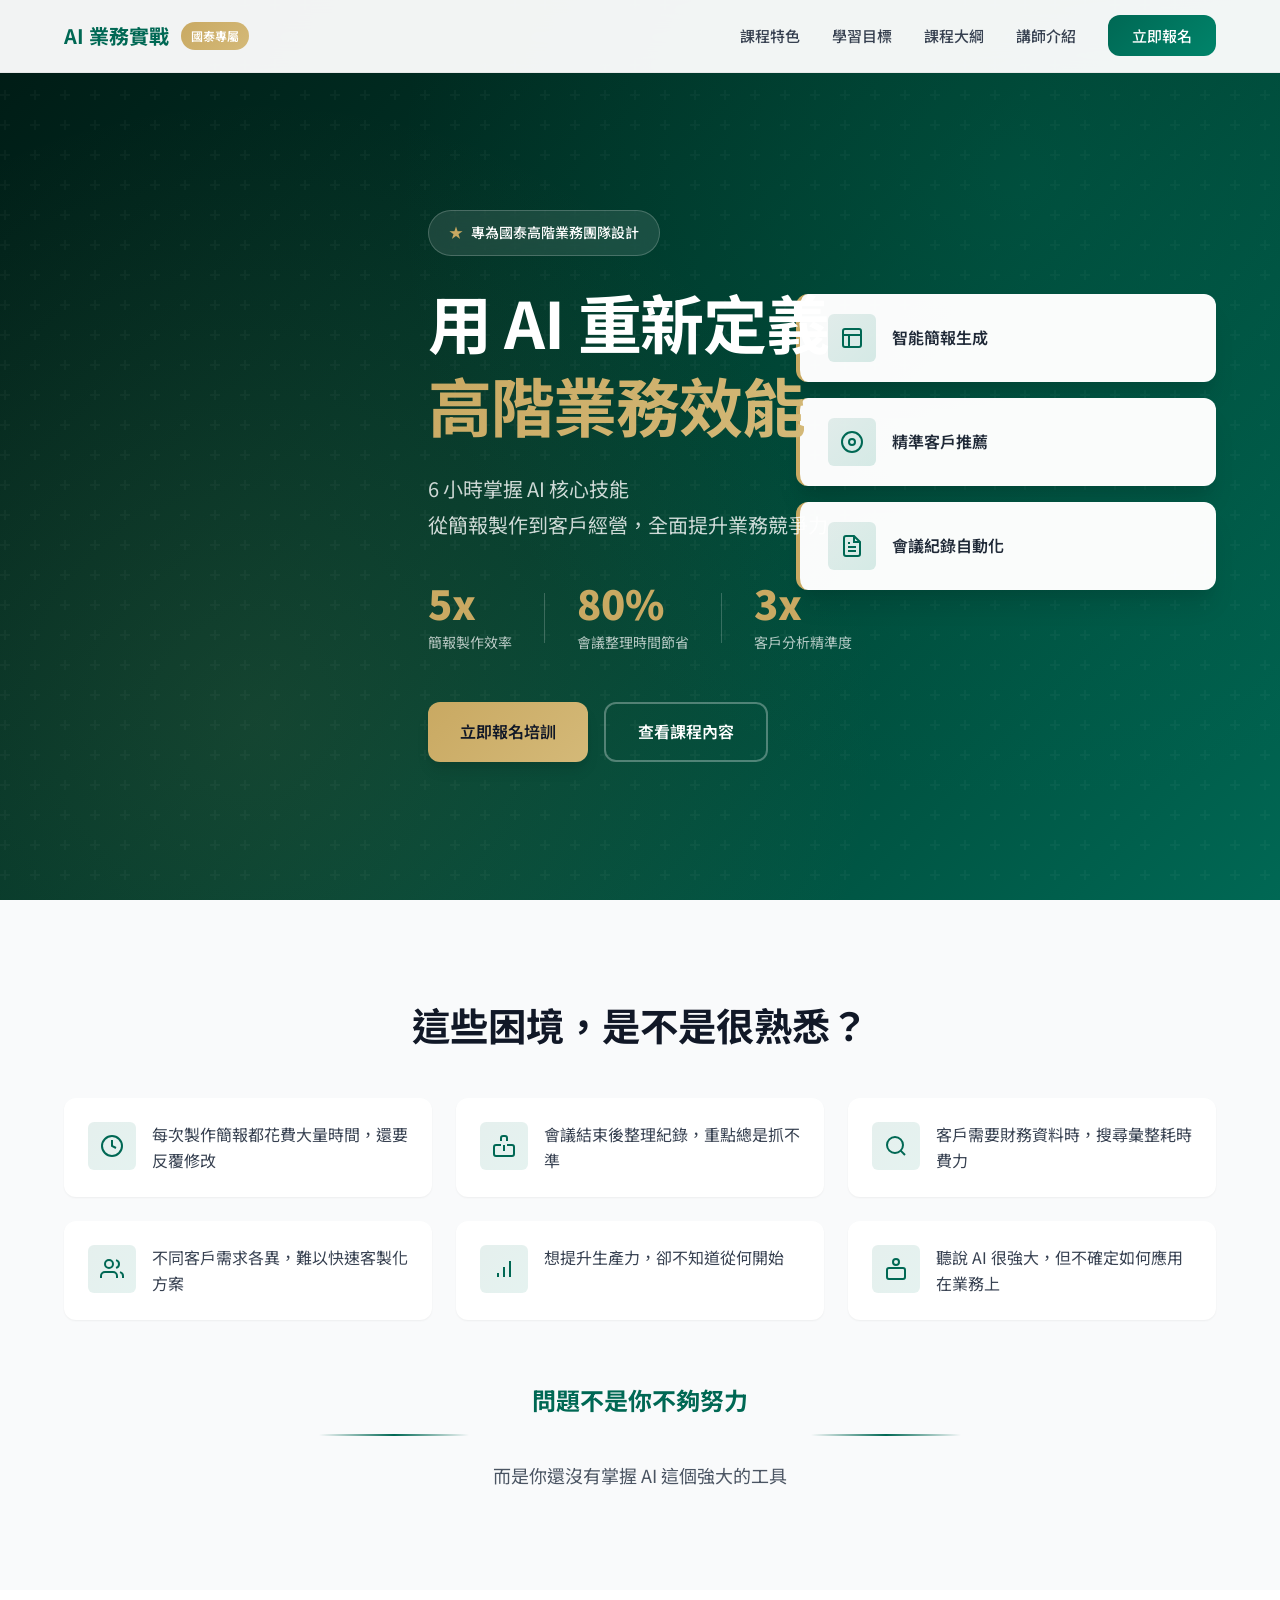
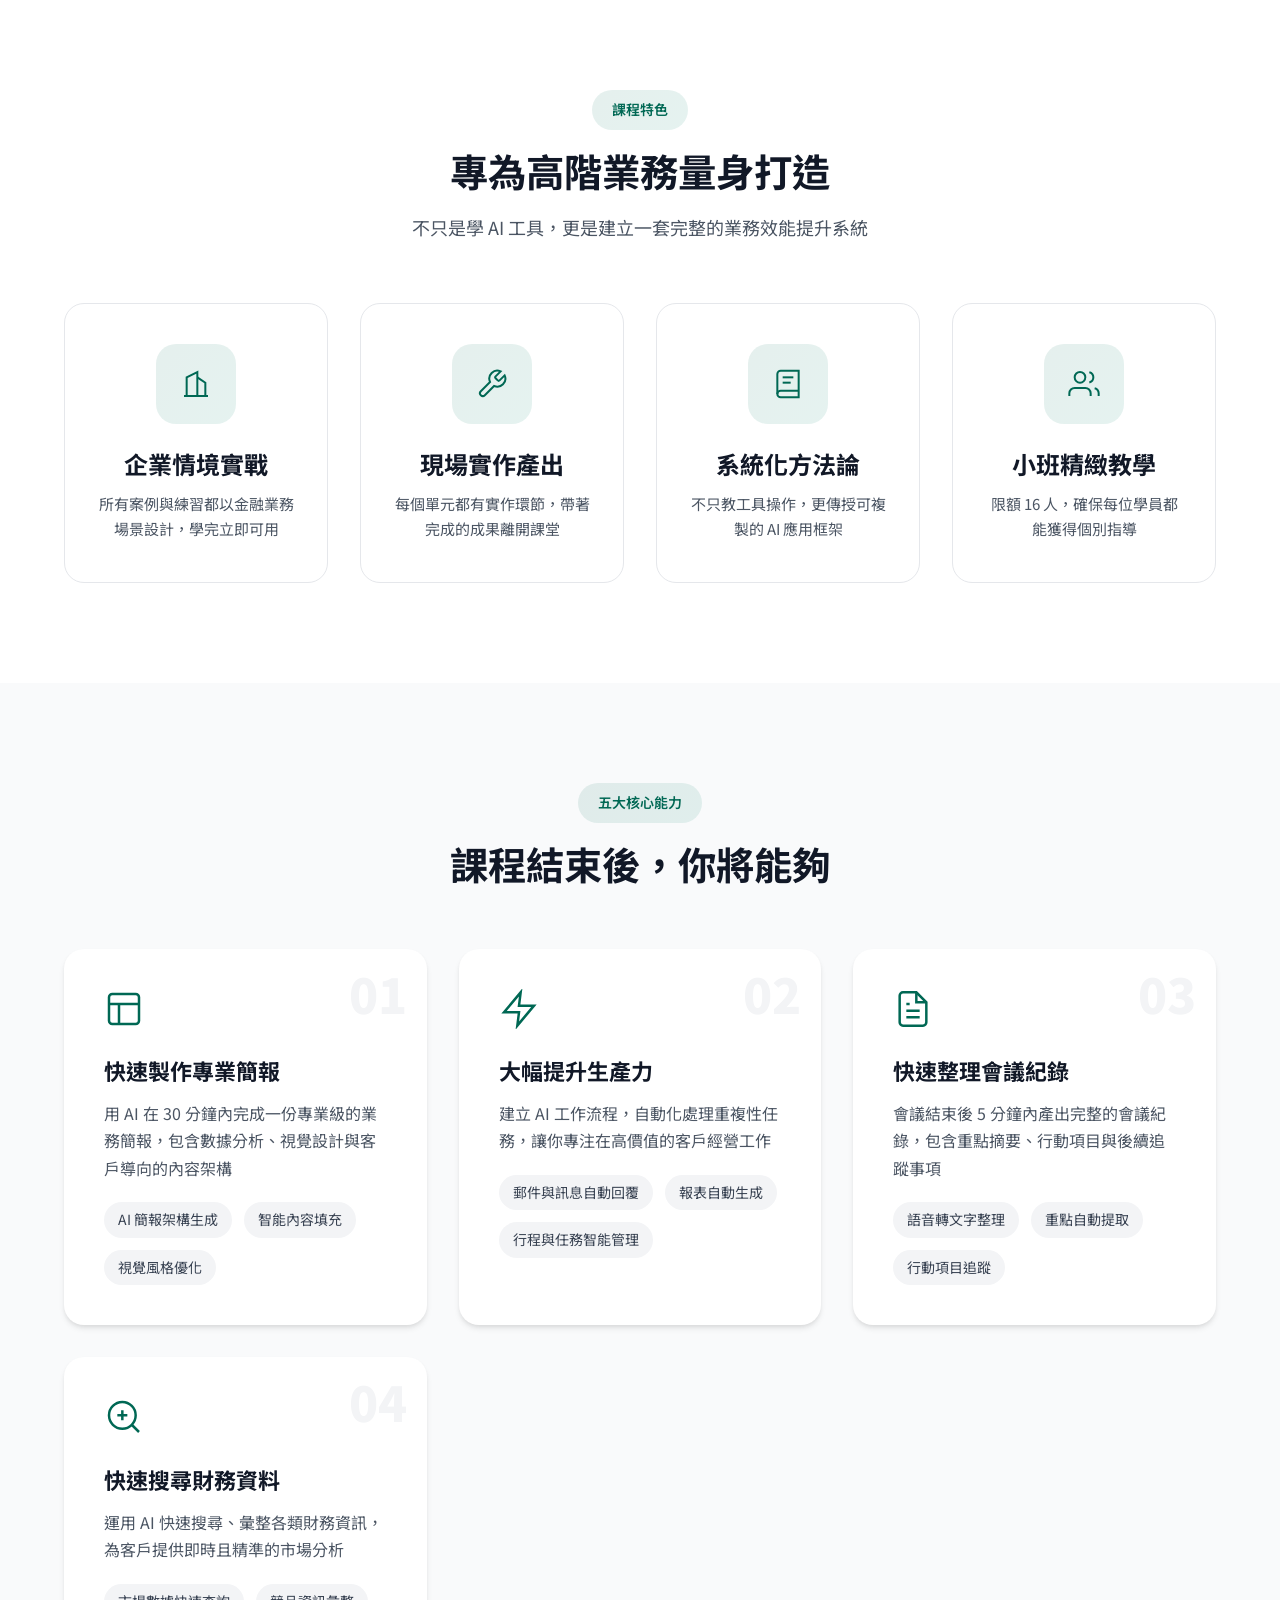
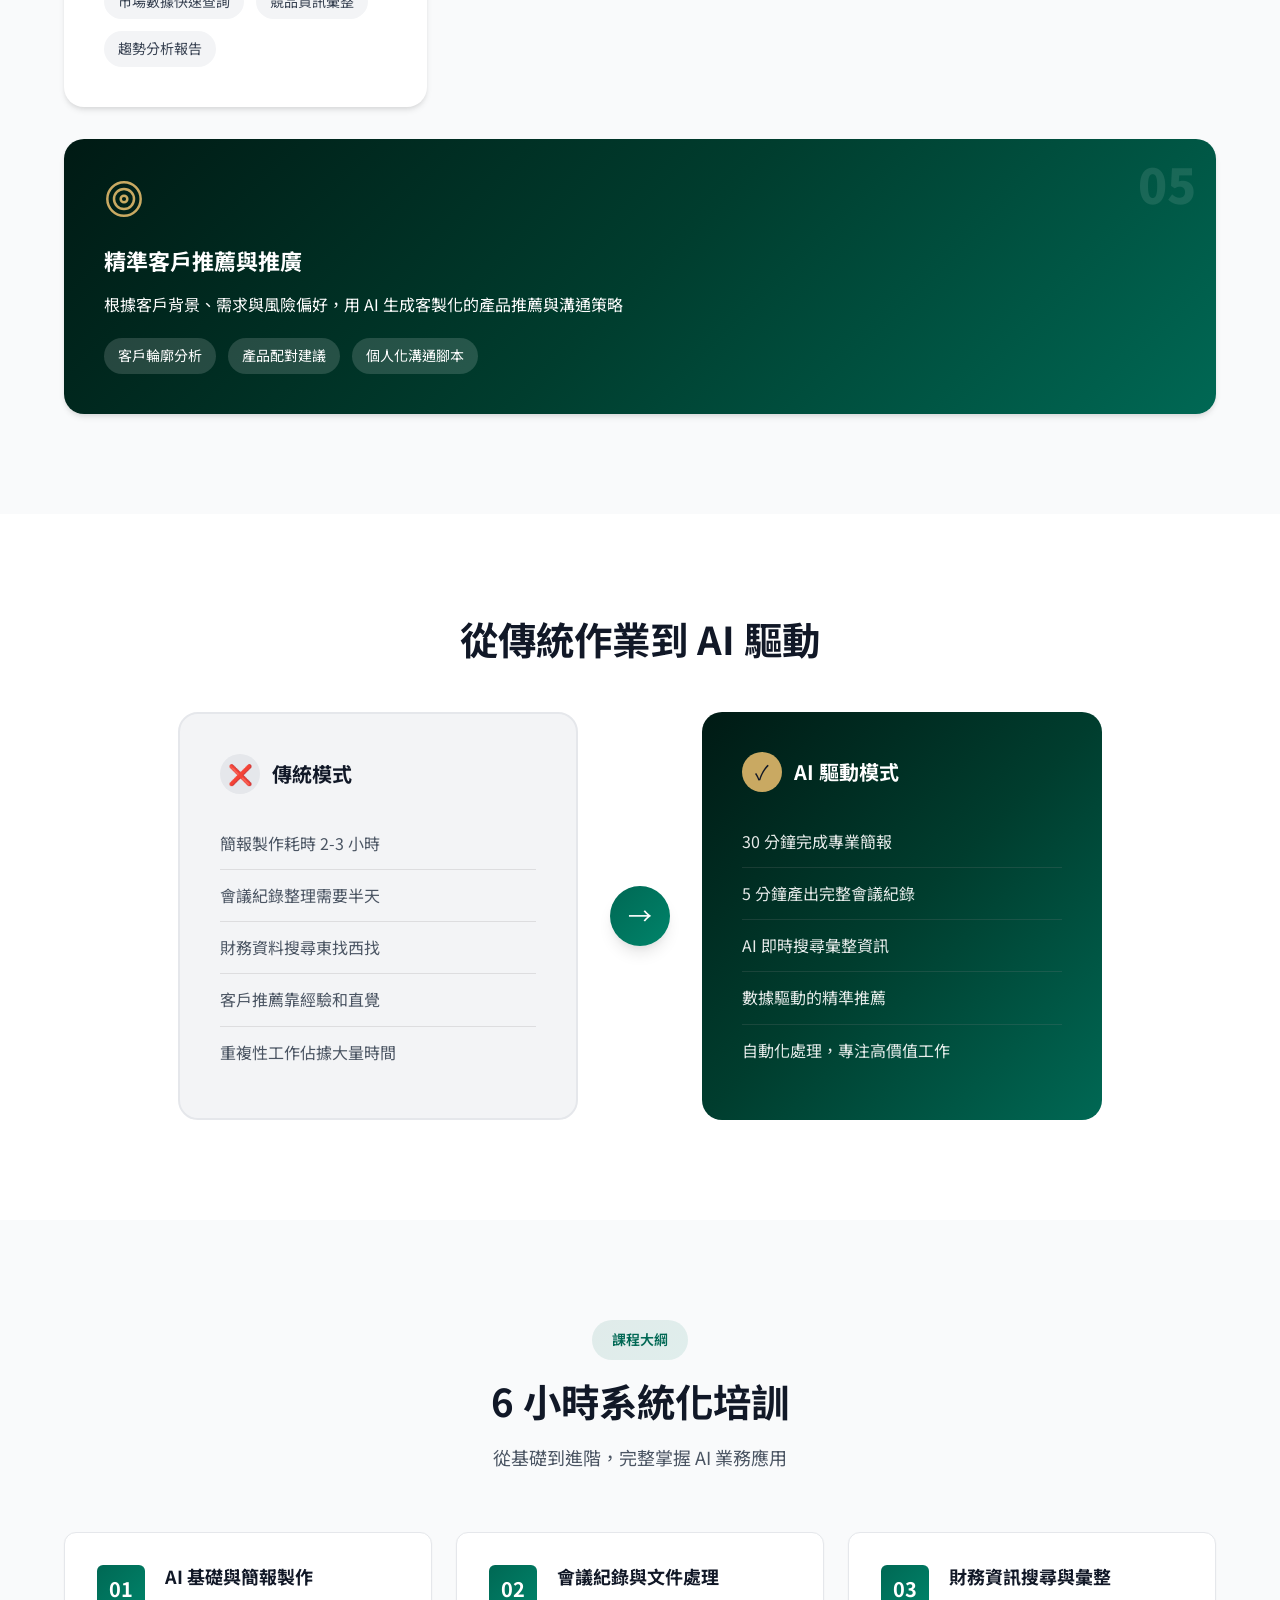
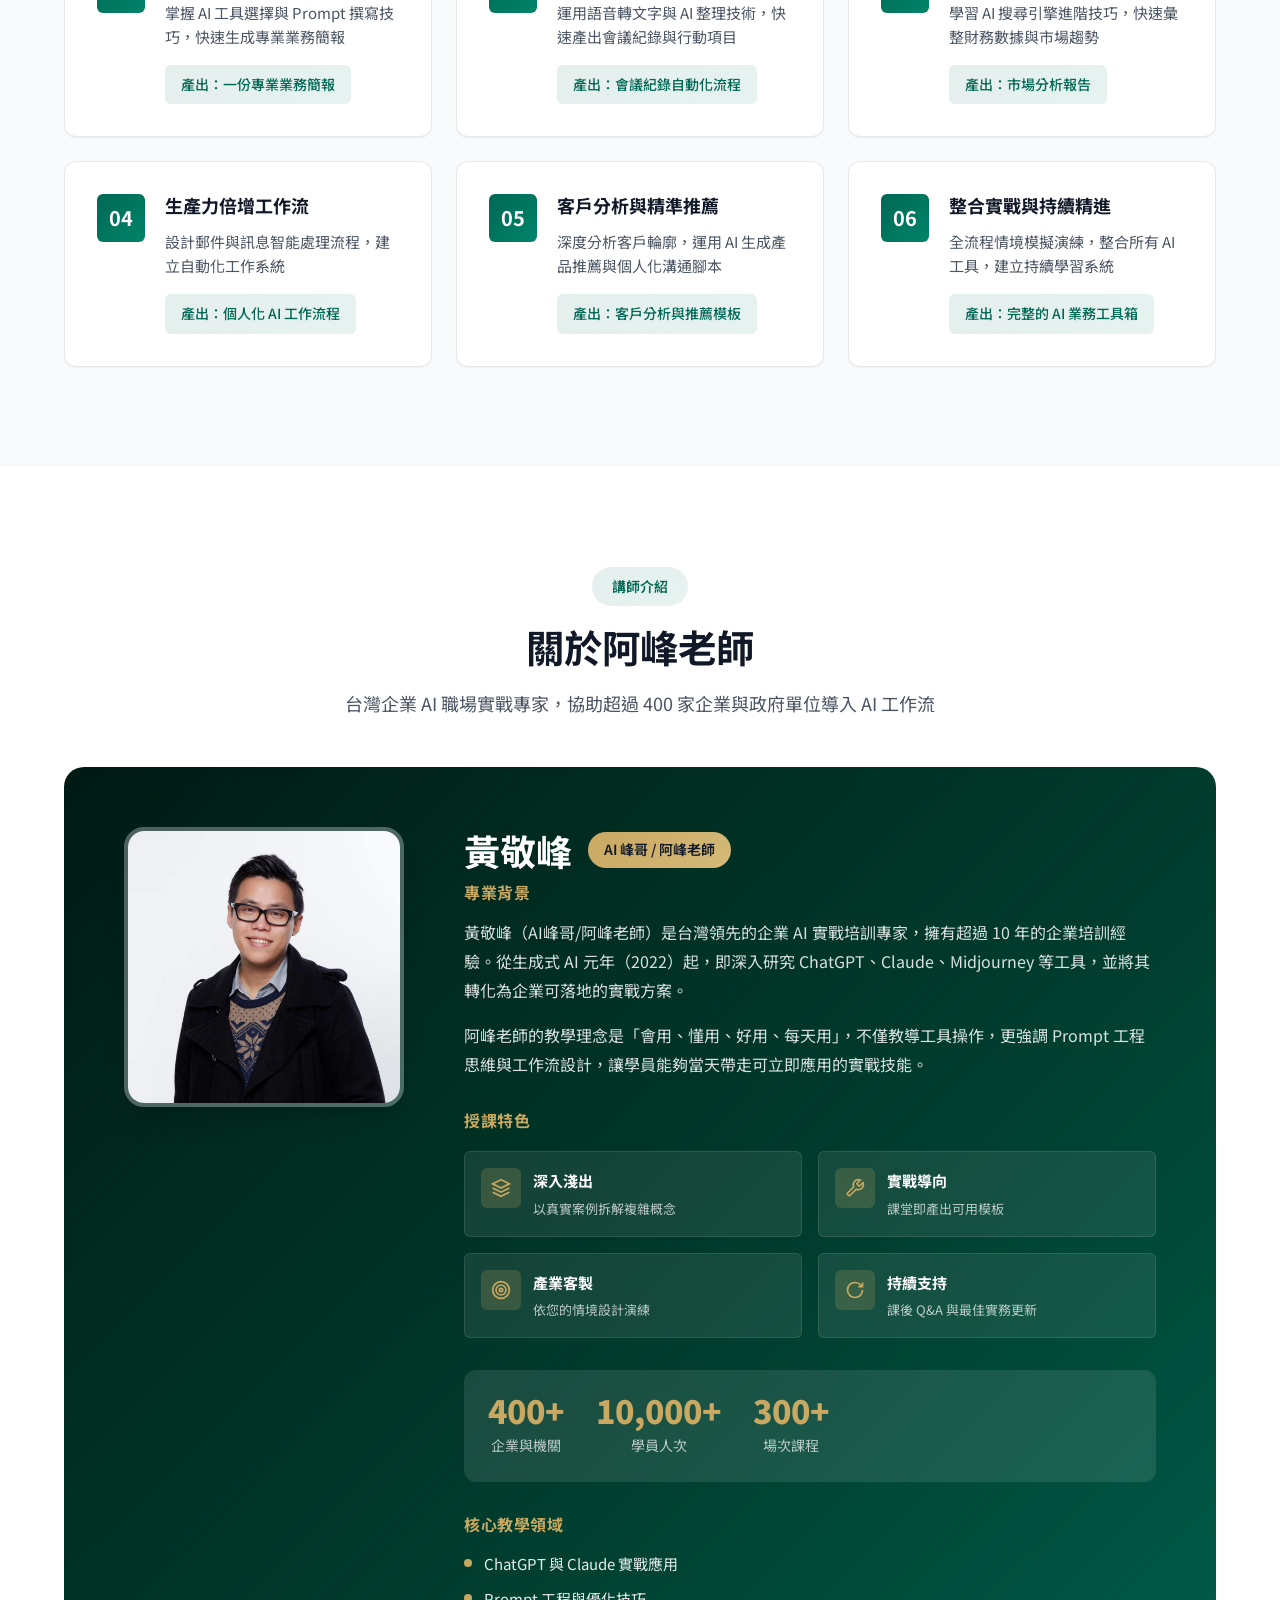
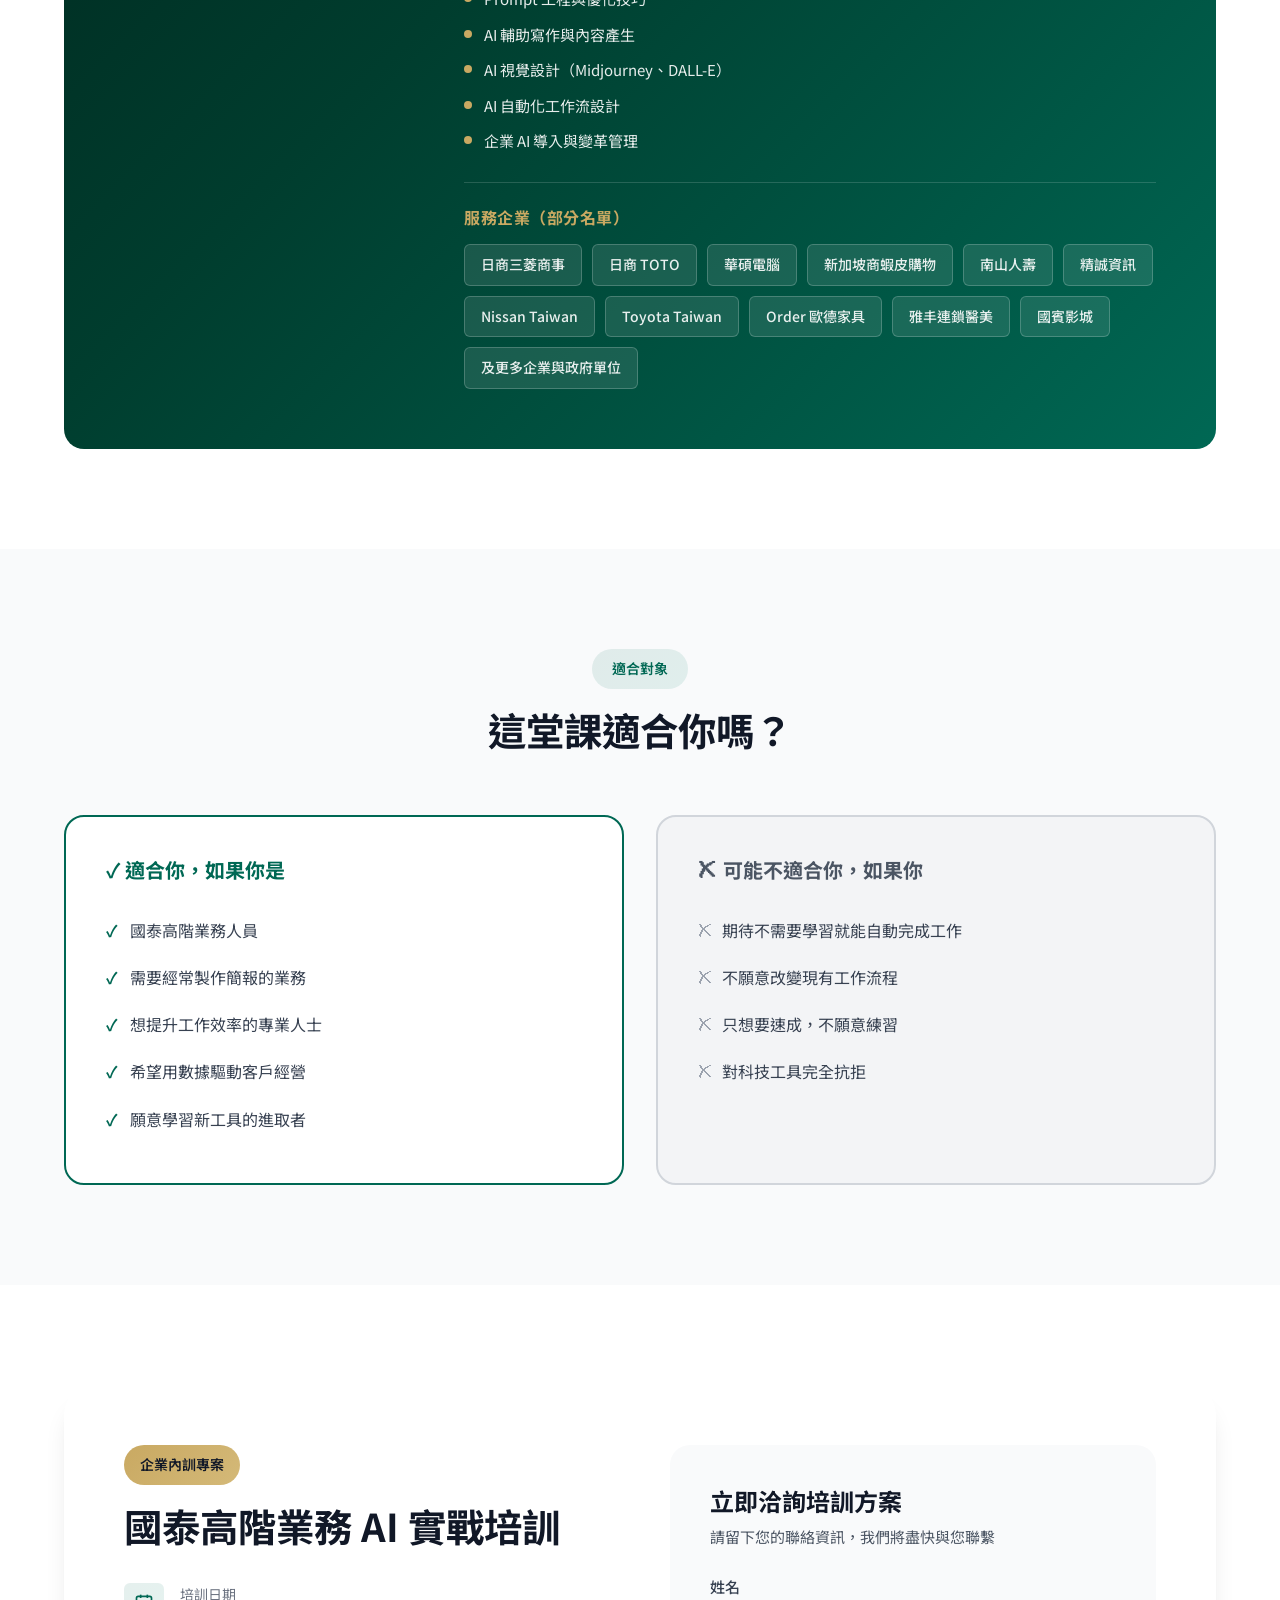
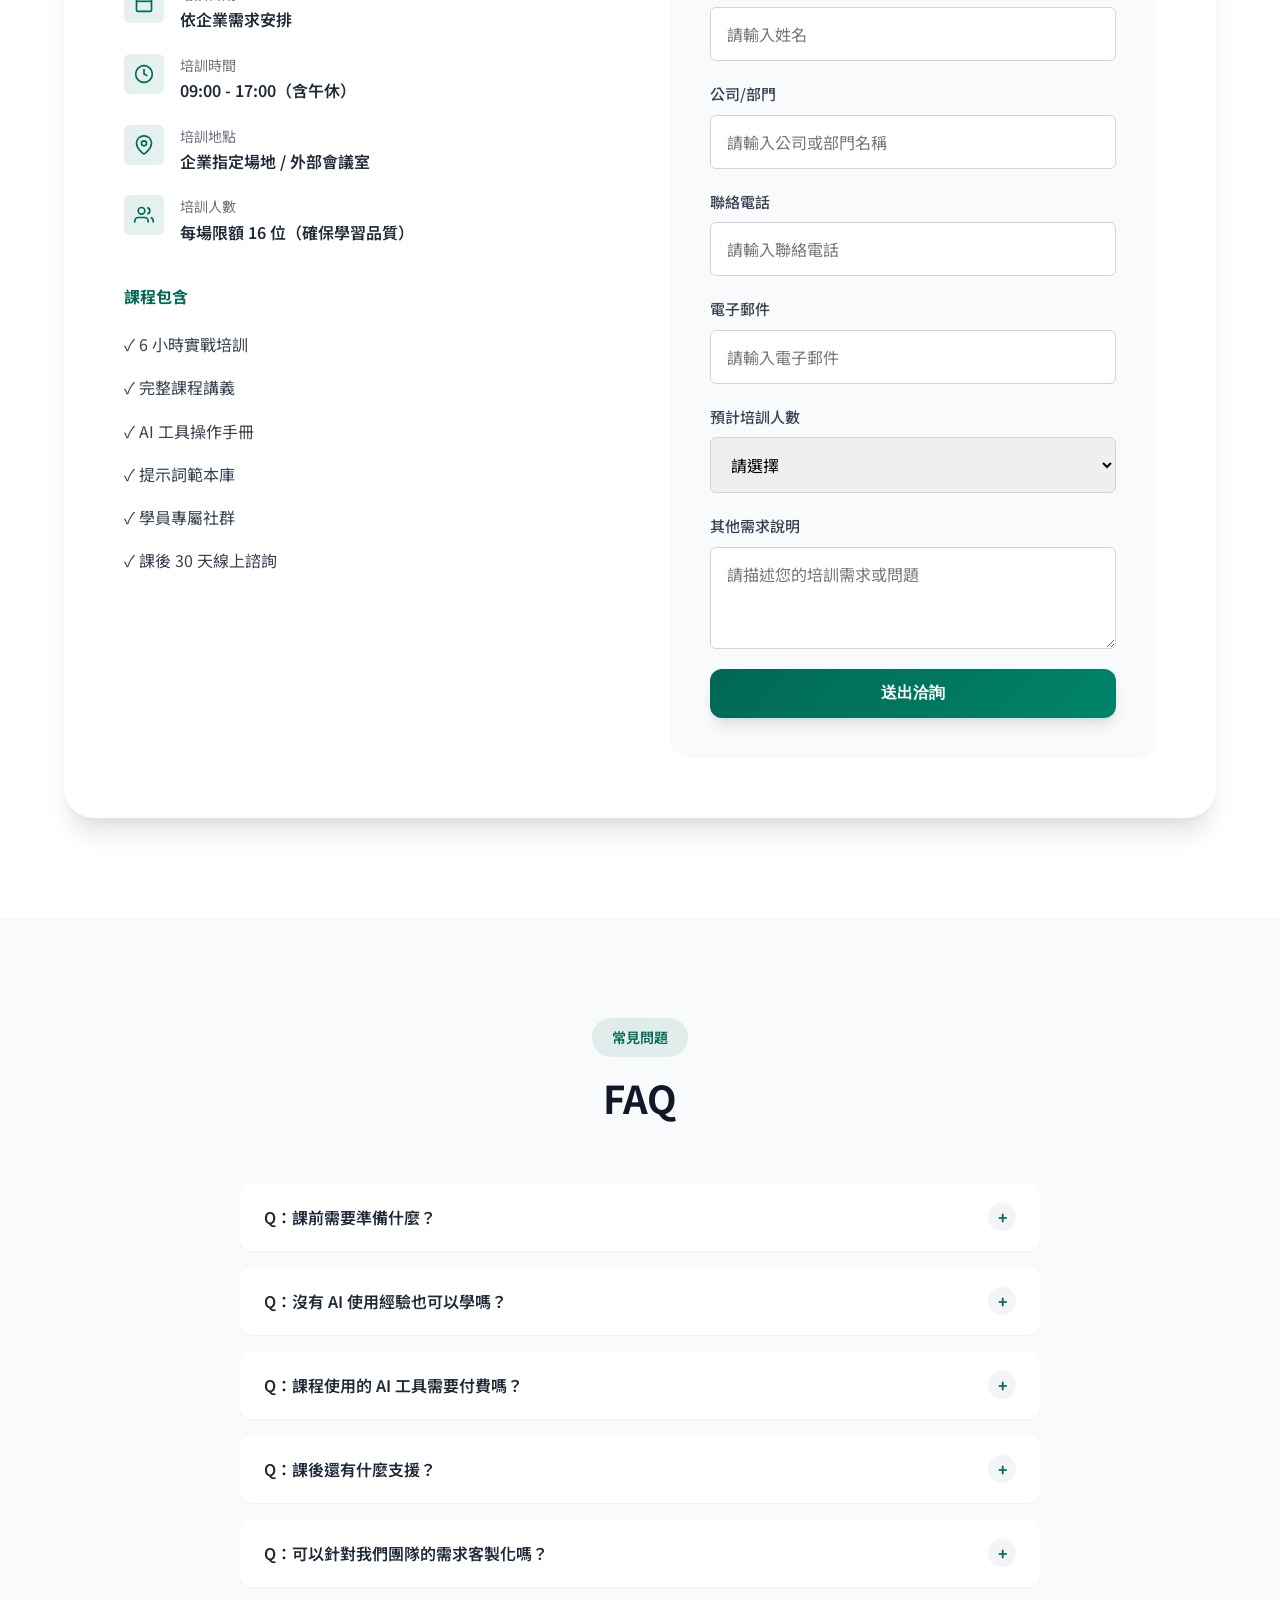
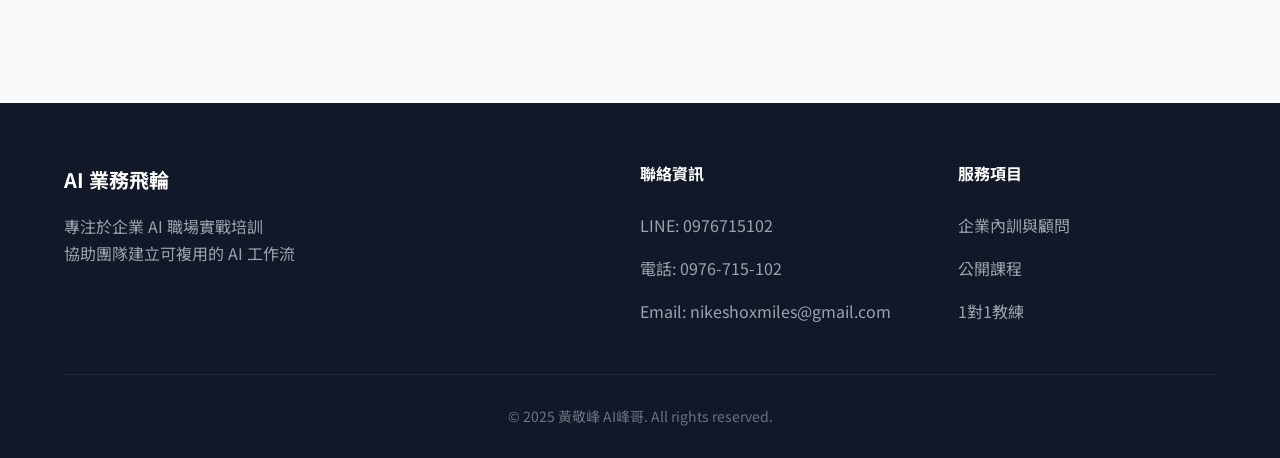
==== index.html @ 9896d90c "Initial commit: 國泰高階業務 AI 實戰培訓課程網站 - 完整課程介紹頁面 - 五大核心能力說明 - 六大課程模組 - 講師黃敬峰（AI峰哥）完整介紹 - 企業內訓洽詢表單 - 響應式" ====
<!DOCTYPE html>
<html lang="zh-TW">
<head>
    <meta charset="UTF-8">
    <meta name="viewport" content="width=device-width, initial-scale=1.0">
    <title>國泰高階業務 AI 實戰培訓 | AI 驅動業務效能升級</title>
    <link rel="stylesheet" href="css/style.css">
    <link rel="preconnect" href="https://fonts.googleapis.com">
    <link rel="preconnect" href="https://fonts.gstatic.com" crossorigin>
    <link href="https://fonts.googleapis.com/css2?family=Noto+Sans+TC:wght@300;400;500;700;900&display=swap" rel="stylesheet">
</head>
<body>
    <!-- Navigation -->
    <nav class="navbar">
        <div class="nav-container">
            <div class="nav-logo">
                <span class="logo-text">AI 業務實戰</span>
                <span class="logo-badge">國泰專屬</span>
            </div>
            <ul class="nav-menu">
                <li><a href="#features">課程特色</a></li>
                <li><a href="#objectives">學習目標</a></li>
                <li><a href="#curriculum">課程大綱</a></li>
                <li><a href="#instructor">講師介紹</a></li>
                <li><a href="#register" class="nav-cta">立即報名</a></li>
            </ul>
            <div class="hamburger">
                <span></span>
                <span></span>
                <span></span>
            </div>
        </div>
    </nav>

    <!-- Hero Section -->
    <section class="hero">
        <div class="hero-bg-pattern"></div>
        <div class="hero-container">
            <div class="hero-badge">
                <span class="badge-icon">★</span>
                <span>專為國泰高階業務團隊設計</span>
            </div>
            <h1 class="hero-title">
                用 AI 重新定義<br>
                <span class="gradient-text">高階業務效能</span>
            </h1>
            <p class="hero-subtitle">
                6 小時掌握 AI 核心技能<br>
                從簡報製作到客戶經營，全面提升業務競爭力
            </p>
            <div class="hero-stats">
                <div class="stat-item">
                    <span class="stat-number">5x</span>
                    <span class="stat-label">簡報製作效率</span>
                </div>
                <div class="stat-divider"></div>
                <div class="stat-item">
                    <span class="stat-number">80%</span>
                    <span class="stat-label">會議整理時間節省</span>
                </div>
                <div class="stat-divider"></div>
                <div class="stat-item">
                    <span class="stat-number">3x</span>
                    <span class="stat-label">客戶分析精準度</span>
                </div>
            </div>
            <div class="hero-cta">
                <a href="#register" class="btn btn-primary">立即報名培訓</a>
                <a href="#curriculum" class="btn btn-secondary">查看課程內容</a>
            </div>
        </div>
        <div class="hero-visual">
            <div class="floating-card">
                <div class="card-icon">
                    <svg width="24" height="24" viewBox="0 0 24 24" fill="none" stroke="currentColor" stroke-width="2"><rect x="3" y="3" width="18" height="18" rx="2"/><path d="M3 9h18"/><path d="M9 21V9"/></svg>
                </div>
                <div class="card-text">智能簡報生成</div>
            </div>
            <div class="floating-card">
                <div class="card-icon">
                    <svg width="24" height="24" viewBox="0 0 24 24" fill="none" stroke="currentColor" stroke-width="2"><circle cx="12" cy="12" r="10"/><circle cx="12" cy="12" r="3"/></svg>
                </div>
                <div class="card-text">精準客戶推薦</div>
            </div>
            <div class="floating-card">
                <div class="card-icon">
                    <svg width="24" height="24" viewBox="0 0 24 24" fill="none" stroke="currentColor" stroke-width="2"><path d="M14 2H6a2 2 0 0 0-2 2v16a2 2 0 0 0 2 2h12a2 2 0 0 0 2-2V8z"/><path d="M14 2v6h6"/><path d="M16 13H8"/><path d="M16 17H8"/><path d="M10 9H8"/></svg>
                </div>
                <div class="card-text">會議紀錄自動化</div>
            </div>
        </div>
    </section>

    <!-- Pain Points Section -->
    <section class="pain-points">
        <div class="container">
            <h2 class="section-title">這些困境，是不是很熟悉？</h2>
            <div class="pain-grid">
                <div class="pain-item">
                    <div class="pain-icon"><svg width="24" height="24" viewBox="0 0 24 24" fill="none" stroke="currentColor" stroke-width="2"><circle cx="12" cy="12" r="10"/><polyline points="12 6 12 12 16 14"/></svg></div>
                    <p>每次製作簡報都花費大量時間，還要反覆修改</p>
                </div>
                <div class="pain-item">
                    <div class="pain-icon"><svg width="24" height="24" viewBox="0 0 24 24" fill="none" stroke="currentColor" stroke-width="2"><path d="M9 11H4a2 2 0 0 0-2 2v7a2 2 0 0 0 2 2h16a2 2 0 0 0 2-2v-7a2 2 0 0 0-2-2h-5"/><path d="M9 7V4a2 2 0 0 1 2-2h2a2 2 0 0 1 2 2v3"/><line x1="12" y1="11" x2="12" y2="17"/></svg></div>
                    <p>會議結束後整理紀錄，重點總是抓不準</p>
                </div>
                <div class="pain-item">
                    <div class="pain-icon"><svg width="24" height="24" viewBox="0 0 24 24" fill="none" stroke="currentColor" stroke-width="2"><circle cx="11" cy="11" r="8"/><line x1="21" y1="21" x2="16.65" y2="16.65"/></svg></div>
                    <p>客戶需要財務資料時，搜尋彙整耗時費力</p>
                </div>
                <div class="pain-item">
                    <div class="pain-icon"><svg width="24" height="24" viewBox="0 0 24 24" fill="none" stroke="currentColor" stroke-width="2"><path d="M17 21v-2a4 4 0 0 0-4-4H5a4 4 0 0 0-4 4v2"/><circle cx="9" cy="7" r="4"/><path d="M23 21v-2a4 4 0 0 0-3-3.87"/><path d="M16 3.13a4 4 0 0 1 0 7.75"/></svg></div>
                    <p>不同客戶需求各異，難以快速客製化方案</p>
                </div>
                <div class="pain-item">
                    <div class="pain-icon"><svg width="24" height="24" viewBox="0 0 24 24" fill="none" stroke="currentColor" stroke-width="2"><line x1="12" y1="20" x2="12" y2="10"/><line x1="18" y1="20" x2="18" y2="4"/><line x1="6" y1="20" x2="6" y2="16"/></svg></div>
                    <p>想提升生產力，卻不知道從何開始</p>
                </div>
                <div class="pain-item">
                    <div class="pain-icon"><svg width="24" height="24" viewBox="0 0 24 24" fill="none" stroke="currentColor" stroke-width="2"><rect x="3" y="11" width="18" height="11" rx="2"/><circle cx="12" cy="5" r="3"/></svg></div>
                    <p>聽說 AI 很強大，但不確定如何應用在業務上</p>
                </div>
            </div>
            <div class="solution-bridge">
                <div class="bridge-line"></div>
                <div class="bridge-text">
                    <span class="highlight">問題不是你不夠努力</span><br>
                    而是你還沒有掌握 AI 這個強大的工具
                </div>
                <div class="bridge-line"></div>
            </div>
        </div>
    </section>

    <!-- Features Section -->
    <section id="features" class="features">
        <div class="container">
            <div class="section-header">
                <span class="section-tag">課程特色</span>
                <h2 class="section-title">專為高階業務量身打造</h2>
                <p class="section-desc">不只是學 AI 工具，更是建立一套完整的業務效能提升系統</p>
            </div>
            <div class="features-grid">
                <div class="feature-card">
                    <div class="feature-icon-wrapper">
                        <div class="feature-icon"><svg width="32" height="32" viewBox="0 0 24 24" fill="none" stroke="currentColor" stroke-width="1.5"><path d="M3 21h18"/><path d="M5 21V7l8-4v18"/><path d="M19 21V11l-6-4"/><path d="M9 9v.01"/><path d="M9 12v.01"/><path d="M9 15v.01"/><path d="M9 18v.01"/></svg></div>
                    </div>
                    <h3>企業情境實戰</h3>
                    <p>所有案例與練習都以金融業務場景設計，學完立即可用</p>
                </div>
                <div class="feature-card">
                    <div class="feature-icon-wrapper">
                        <div class="feature-icon"><svg width="32" height="32" viewBox="0 0 24 24" fill="none" stroke="currentColor" stroke-width="1.5"><path d="M14.7 6.3a1 1 0 0 0 0 1.4l1.6 1.6a1 1 0 0 0 1.4 0l3.77-3.77a6 6 0 0 1-7.94 7.94l-6.91 6.91a2.12 2.12 0 0 1-3-3l6.91-6.91a6 6 0 0 1 7.94-7.94l-3.76 3.76z"/></svg></div>
                    </div>
                    <h3>現場實作產出</h3>
                    <p>每個單元都有實作環節，帶著完成的成果離開課堂</p>
                </div>
                <div class="feature-card">
                    <div class="feature-icon-wrapper">
                        <div class="feature-icon"><svg width="32" height="32" viewBox="0 0 24 24" fill="none" stroke="currentColor" stroke-width="1.5"><path d="M4 19.5A2.5 2.5 0 0 1 6.5 17H20"/><path d="M6.5 2H20v20H6.5A2.5 2.5 0 0 1 4 19.5v-15A2.5 2.5 0 0 1 6.5 2z"/><line x1="8" y1="7" x2="16" y2="7"/><line x1="8" y1="11" x2="14" y2="11"/></svg></div>
                    </div>
                    <h3>系統化方法論</h3>
                    <p>不只教工具操作，更傳授可複製的 AI 應用框架</p>
                </div>
                <div class="feature-card">
                    <div class="feature-icon-wrapper">
                        <div class="feature-icon"><svg width="32" height="32" viewBox="0 0 24 24" fill="none" stroke="currentColor" stroke-width="1.5"><path d="M17 21v-2a4 4 0 0 0-4-4H5a4 4 0 0 0-4 4v2"/><circle cx="9" cy="7" r="4"/><path d="M23 21v-2a4 4 0 0 0-3-3.87"/><path d="M16 3.13a4 4 0 0 1 0 7.75"/></svg></div>
                    </div>
                    <h3>小班精緻教學</h3>
                    <p>限額 16 人，確保每位學員都能獲得個別指導</p>
                </div>
            </div>
        </div>
    </section>

    <!-- Objectives Section -->
    <section id="objectives" class="objectives">
        <div class="container">
            <div class="section-header">
                <span class="section-tag">五大核心能力</span>
                <h2 class="section-title">課程結束後，你將能夠</h2>
            </div>
            <div class="objectives-grid">
                <div class="objective-card">
                    <div class="objective-number">01</div>
                    <div class="objective-content">
                        <div class="objective-icon"><svg width="40" height="40" viewBox="0 0 24 24" fill="none" stroke="currentColor" stroke-width="1.5"><rect x="3" y="3" width="18" height="18" rx="2"/><path d="M3 9h18"/><path d="M9 21V9"/></svg></div>
                        <h3>快速製作專業簡報</h3>
                        <p>用 AI 在 30 分鐘內完成一份專業級的業務簡報，包含數據分析、視覺設計與客戶導向的內容架構</p>
                        <ul class="objective-list">
                            <li>AI 簡報架構生成</li>
                            <li>智能內容填充</li>
                            <li>視覺風格優化</li>
                        </ul>
                    </div>
                </div>
                <div class="objective-card">
                    <div class="objective-number">02</div>
                    <div class="objective-content">
                        <div class="objective-icon"><svg width="40" height="40" viewBox="0 0 24 24" fill="none" stroke="currentColor" stroke-width="1.5"><polygon points="13 2 3 14 12 14 11 22 21 10 12 10 13 2"/></svg></div>
                        <h3>大幅提升生產力</h3>
                        <p>建立 AI 工作流程，自動化處理重複性任務，讓你專注在高價值的客戶經營工作</p>
                        <ul class="objective-list">
                            <li>郵件與訊息自動回覆</li>
                            <li>報表自動生成</li>
                            <li>行程與任務智能管理</li>
                        </ul>
                    </div>
                </div>
                <div class="objective-card">
                    <div class="objective-number">03</div>
                    <div class="objective-content">
                        <div class="objective-icon"><svg width="40" height="40" viewBox="0 0 24 24" fill="none" stroke="currentColor" stroke-width="1.5"><path d="M14 2H6a2 2 0 0 0-2 2v16a2 2 0 0 0 2 2h12a2 2 0 0 0 2-2V8z"/><path d="M14 2v6h6"/><path d="M16 13H8"/><path d="M16 17H8"/><path d="M10 9H8"/></svg></div>
                        <h3>快速整理會議紀錄</h3>
                        <p>會議結束後 5 分鐘內產出完整的會議紀錄，包含重點摘要、行動項目與後續追蹤事項</p>
                        <ul class="objective-list">
                            <li>語音轉文字整理</li>
                            <li>重點自動提取</li>
                            <li>行動項目追蹤</li>
                        </ul>
                    </div>
                </div>
                <div class="objective-card">
                    <div class="objective-number">04</div>
                    <div class="objective-content">
                        <div class="objective-icon"><svg width="40" height="40" viewBox="0 0 24 24" fill="none" stroke="currentColor" stroke-width="1.5"><circle cx="11" cy="11" r="8"/><line x1="21" y1="21" x2="16.65" y2="16.65"/><line x1="11" y1="8" x2="11" y2="14"/><line x1="8" y1="11" x2="14" y2="11"/></svg></div>
                        <h3>快速搜尋財務資料</h3>
                        <p>運用 AI 快速搜尋、彙整各類財務資訊，為客戶提供即時且精準的市場分析</p>
                        <ul class="objective-list">
                            <li>市場數據快速查詢</li>
                            <li>競品資訊彙整</li>
                            <li>趨勢分析報告</li>
                        </ul>
                    </div>
                </div>
                <div class="objective-card featured">
                    <div class="objective-number">05</div>
                    <div class="objective-content">
                        <div class="objective-icon"><svg width="40" height="40" viewBox="0 0 24 24" fill="none" stroke="currentColor" stroke-width="1.5"><circle cx="12" cy="12" r="10"/><circle cx="12" cy="12" r="6"/><circle cx="12" cy="12" r="2"/></svg></div>
                        <h3>精準客戶推薦與推廣</h3>
                        <p>根據客戶背景、需求與風險偏好，用 AI 生成客製化的產品推薦與溝通策略</p>
                        <ul class="objective-list">
                            <li>客戶輪廓分析</li>
                            <li>產品配對建議</li>
                            <li>個人化溝通腳本</li>
                        </ul>
                    </div>
                </div>
            </div>
        </div>
    </section>

    <!-- Comparison Section -->
    <section class="comparison">
        <div class="container">
            <h2 class="section-title">從傳統作業到 AI 驅動</h2>
            <div class="comparison-table">
                <div class="comparison-col traditional">
                    <div class="comparison-header">
                        <span class="comparison-icon">❌</span>
                        <h3>傳統模式</h3>
                    </div>
                    <ul class="comparison-list">
                        <li>簡報製作耗時 2-3 小時</li>
                        <li>會議紀錄整理需要半天</li>
                        <li>財務資料搜尋東找西找</li>
                        <li>客戶推薦靠經驗和直覺</li>
                        <li>重複性工作佔據大量時間</li>
                    </ul>
                </div>
                <div class="comparison-arrow">
                    <div class="arrow-icon">→</div>
                </div>
                <div class="comparison-col ai-powered">
                    <div class="comparison-header">
                        <span class="comparison-icon">✓</span>
                        <h3>AI 驅動模式</h3>
                    </div>
                    <ul class="comparison-list">
                        <li>30 分鐘完成專業簡報</li>
                        <li>5 分鐘產出完整會議紀錄</li>
                        <li>AI 即時搜尋彙整資訊</li>
                        <li>數據驅動的精準推薦</li>
                        <li>自動化處理，專注高價值工作</li>
                    </ul>
                </div>
            </div>
        </div>
    </section>

    <!-- Curriculum Section -->
    <section id="curriculum" class="curriculum">
        <div class="container">
            <div class="section-header">
                <span class="section-tag">課程大綱</span>
                <h2 class="section-title">6 小時系統化培訓</h2>
                <p class="section-desc">從基礎到進階，完整掌握 AI 業務應用</p>
            </div>
            <div class="curriculum-modules">
                <div class="module-card">
                    <div class="module-number">01</div>
                    <div class="module-content">
                        <h3>AI 基礎與簡報製作</h3>
                        <p>掌握 AI 工具選擇與 Prompt 撰寫技巧，快速生成專業業務簡報</p>
                        <div class="module-output">產出：一份專業業務簡報</div>
                    </div>
                </div>
                <div class="module-card">
                    <div class="module-number">02</div>
                    <div class="module-content">
                        <h3>會議紀錄與文件處理</h3>
                        <p>運用語音轉文字與 AI 整理技術，快速產出會議紀錄與行動項目</p>
                        <div class="module-output">產出：會議紀錄自動化流程</div>
                    </div>
                </div>
                <div class="module-card">
                    <div class="module-number">03</div>
                    <div class="module-content">
                        <h3>財務資訊搜尋與彙整</h3>
                        <p>學習 AI 搜尋引擎進階技巧，快速彙整財務數據與市場趨勢</p>
                        <div class="module-output">產出：市場分析報告</div>
                    </div>
                </div>
                <div class="module-card">
                    <div class="module-number">04</div>
                    <div class="module-content">
                        <h3>生產力倍增工作流</h3>
                        <p>設計郵件與訊息智能處理流程，建立自動化工作系統</p>
                        <div class="module-output">產出：個人化 AI 工作流程</div>
                    </div>
                </div>
                <div class="module-card">
                    <div class="module-number">05</div>
                    <div class="module-content">
                        <h3>客戶分析與精準推薦</h3>
                        <p>深度分析客戶輪廓，運用 AI 生成產品推薦與個人化溝通腳本</p>
                        <div class="module-output">產出：客戶分析與推薦模板</div>
                    </div>
                </div>
                <div class="module-card">
                    <div class="module-number">06</div>
                    <div class="module-content">
                        <h3>整合實戰與持續精進</h3>
                        <p>全流程情境模擬演練，整合所有 AI 工具，建立持續學習系統</p>
                        <div class="module-output">產出：完整的 AI 業務工具箱</div>
                    </div>
                </div>
            </div>
        </div>
    </section>

    <!-- Instructor Section -->
    <section id="instructor" class="instructor">
        <div class="container">
            <div class="section-header">
                <span class="section-tag">講師介紹</span>
                <h2 class="section-title">關於阿峰老師</h2>
                <p class="section-desc">台灣企業 AI 職場實戰專家，協助超過 400 家企業與政府單位導入 AI 工作流</p>
            </div>
            <div class="instructor-card">
                <div class="instructor-image">
                    <img src="images/instructor.jpg" alt="黃敬峰 AI峰哥" class="instructor-photo">
                </div>
                <div class="instructor-info">
                    <div class="instructor-name-row">
                        <h2>黃敬峰</h2>
                        <span class="instructor-alias">AI 峰哥 / 阿峰老師</span>
                    </div>
                    <div class="instructor-bio">
                        <h4>專業背景</h4>
                        <p>
                            黃敬峰（AI峰哥/阿峰老師）是台灣領先的企業 AI 實戰培訓專家，擁有超過 10 年的企業培訓經驗。從生成式 AI 元年（2022）起，即深入研究 ChatGPT、Claude、Midjourney 等工具，並將其轉化為企業可落地的實戰方案。
                        </p>
                        <p>
                            阿峰老師的教學理念是「會用、懂用、好用、每天用」，不僅教導工具操作，更強調 Prompt 工程思維與工作流設計，讓學員能夠當天帶走可立即應用的實戰技能。
                        </p>
                    </div>
                    <div class="instructor-features">
                        <h4>授課特色</h4>
                        <div class="features-row">
                            <div class="feature-item">
                                <div class="feature-icon-small"><svg width="20" height="20" viewBox="0 0 24 24" fill="none" stroke="currentColor" stroke-width="2"><path d="M12 2L2 7l10 5 10-5-10-5z"/><path d="M2 17l10 5 10-5"/><path d="M2 12l10 5 10-5"/></svg></div>
                                <div class="feature-text">
                                    <strong>深入淺出</strong>
                                    <span>以真實案例拆解複雜概念</span>
                                </div>
                            </div>
                            <div class="feature-item">
                                <div class="feature-icon-small"><svg width="20" height="20" viewBox="0 0 24 24" fill="none" stroke="currentColor" stroke-width="2"><path d="M14.7 6.3a1 1 0 0 0 0 1.4l1.6 1.6a1 1 0 0 0 1.4 0l3.77-3.77a6 6 0 0 1-7.94 7.94l-6.91 6.91a2.12 2.12 0 0 1-3-3l6.91-6.91a6 6 0 0 1 7.94-7.94l-3.76 3.76z"/></svg></div>
                                <div class="feature-text">
                                    <strong>實戰導向</strong>
                                    <span>課堂即產出可用模板</span>
                                </div>
                            </div>
                            <div class="feature-item">
                                <div class="feature-icon-small"><svg width="20" height="20" viewBox="0 0 24 24" fill="none" stroke="currentColor" stroke-width="2"><circle cx="12" cy="12" r="10"/><circle cx="12" cy="12" r="6"/><circle cx="12" cy="12" r="2"/></svg></div>
                                <div class="feature-text">
                                    <strong>產業客製</strong>
                                    <span>依您的情境設計演練</span>
                                </div>
                            </div>
                            <div class="feature-item">
                                <div class="feature-icon-small"><svg width="20" height="20" viewBox="0 0 24 24" fill="none" stroke="currentColor" stroke-width="2"><path d="M21 12a9 9 0 1 1-9-9c2.52 0 4.93 1 6.74 2.74L21 8"/><path d="M21 3v5h-5"/></svg></div>
                                <div class="feature-text">
                                    <strong>持續支持</strong>
                                    <span>課後 Q&A 與最佳實務更新</span>
                                </div>
                            </div>
                        </div>
                    </div>
                    <div class="instructor-stats">
                        <div class="instructor-stat">
                            <span class="stat-value">400+</span>
                            <span class="stat-desc">企業與機關</span>
                        </div>
                        <div class="instructor-stat">
                            <span class="stat-value">10,000+</span>
                            <span class="stat-desc">學員人次</span>
                        </div>
                        <div class="instructor-stat">
                            <span class="stat-value">300+</span>
                            <span class="stat-desc">場次課程</span>
                        </div>
                    </div>
                    <div class="instructor-credentials">
                        <h4>核心教學領域</h4>
                        <ul>
                            <li>ChatGPT 與 Claude 實戰應用</li>
                            <li>Prompt 工程與優化技巧</li>
                            <li>AI 輔助寫作與內容產生</li>
                            <li>AI 視覺設計（Midjourney、DALL-E）</li>
                            <li>AI 自動化工作流設計</li>
                            <li>企業 AI 導入與變革管理</li>
                        </ul>
                    </div>
                    <div class="instructor-clients">
                        <h4>服務企業（部分名單）</h4>
                        <div class="client-logos">
                            <span class="client-tag">日商三菱商事</span>
                            <span class="client-tag">日商 TOTO</span>
                            <span class="client-tag">華碩電腦</span>
                            <span class="client-tag">新加坡商蝦皮購物</span>
                            <span class="client-tag">南山人壽</span>
                            <span class="client-tag">精誠資訊</span>
                            <span class="client-tag">Nissan Taiwan</span>
                            <span class="client-tag">Toyota Taiwan</span>
                            <span class="client-tag">Order 歐德家具</span>
                            <span class="client-tag">雅丰連鎖醫美</span>
                            <span class="client-tag">國賓影城</span>
                            <span class="client-tag">及更多企業與政府單位</span>
                        </div>
                    </div>
                </div>
            </div>
        </div>
    </section>

    <!-- Who Section -->
    <section class="who-section">
        <div class="container">
            <div class="section-header">
                <span class="section-tag">適合對象</span>
                <h2 class="section-title">這堂課適合你嗎？</h2>
            </div>
            <div class="who-grid">
                <div class="who-card suitable">
                    <h3>✓ 適合你，如果你是</h3>
                    <ul>
                        <li>國泰高階業務人員</li>
                        <li>需要經常製作簡報的業務</li>
                        <li>想提升工作效率的專業人士</li>
                        <li>希望用數據驅動客戶經營</li>
                        <li>願意學習新工具的進取者</li>
                    </ul>
                </div>
                <div class="who-card not-suitable">
                    <h3>✗ 可能不適合你，如果你</h3>
                    <ul>
                        <li>期待不需要學習就能自動完成工作</li>
                        <li>不願意改變現有工作流程</li>
                        <li>只想要速成，不願意練習</li>
                        <li>對科技工具完全抗拒</li>
                    </ul>
                </div>
            </div>
        </div>
    </section>

    <!-- Register Section -->
    <section id="register" class="register">
        <div class="container">
            <div class="register-card">
                <div class="register-info">
                    <span class="register-tag">企業內訓專案</span>
                    <h2>國泰高階業務 AI 實戰培訓</h2>
                    <div class="register-details">
                        <div class="detail-item">
                            <span class="detail-icon"><svg width="20" height="20" viewBox="0 0 24 24" fill="none" stroke="currentColor" stroke-width="2"><rect x="3" y="4" width="18" height="18" rx="2"/><line x1="16" y1="2" x2="16" y2="6"/><line x1="8" y1="2" x2="8" y2="6"/><line x1="3" y1="10" x2="21" y2="10"/></svg></span>
                            <div class="detail-content">
                                <span class="detail-label">培訓日期</span>
                                <span class="detail-value">依企業需求安排</span>
                            </div>
                        </div>
                        <div class="detail-item">
                            <span class="detail-icon"><svg width="20" height="20" viewBox="0 0 24 24" fill="none" stroke="currentColor" stroke-width="2"><circle cx="12" cy="12" r="10"/><polyline points="12 6 12 12 16 14"/></svg></span>
                            <div class="detail-content">
                                <span class="detail-label">培訓時間</span>
                                <span class="detail-value">09:00 - 17:00（含午休）</span>
                            </div>
                        </div>
                        <div class="detail-item">
                            <span class="detail-icon"><svg width="20" height="20" viewBox="0 0 24 24" fill="none" stroke="currentColor" stroke-width="2"><path d="M21 10c0 7-9 13-9 13s-9-6-9-13a9 9 0 0 1 18 0z"/><circle cx="12" cy="10" r="3"/></svg></span>
                            <div class="detail-content">
                                <span class="detail-label">培訓地點</span>
                                <span class="detail-value">企業指定場地 / 外部會議室</span>
                            </div>
                        </div>
                        <div class="detail-item">
                            <span class="detail-icon"><svg width="20" height="20" viewBox="0 0 24 24" fill="none" stroke="currentColor" stroke-width="2"><path d="M17 21v-2a4 4 0 0 0-4-4H5a4 4 0 0 0-4 4v2"/><circle cx="9" cy="7" r="4"/><path d="M23 21v-2a4 4 0 0 0-3-3.87"/><path d="M16 3.13a4 4 0 0 1 0 7.75"/></svg></span>
                            <div class="detail-content">
                                <span class="detail-label">培訓人數</span>
                                <span class="detail-value">每場限額 16 位（確保學習品質）</span>
                            </div>
                        </div>
                    </div>
                    <div class="register-includes">
                        <h4>課程包含</h4>
                        <ul>
                            <li>✓ 6 小時實戰培訓</li>
                            <li>✓ 完整課程講義</li>
                            <li>✓ AI 工具操作手冊</li>
                            <li>✓ 提示詞範本庫</li>
                            <li>✓ 學員專屬社群</li>
                            <li>✓ 課後 30 天線上諮詢</li>
                        </ul>
                    </div>
                </div>
                <div class="register-form-section">
                    <div class="form-card">
                        <h3>立即洽詢培訓方案</h3>
                        <p>請留下您的聯絡資訊，我們將盡快與您聯繫</p>
                        <form class="register-form" id="registerForm">
                            <div class="form-group">
                                <label for="name">姓名</label>
                                <input type="text" id="name" name="name" required placeholder="請輸入姓名">
                            </div>
                            <div class="form-group">
                                <label for="company">公司/部門</label>
                                <input type="text" id="company" name="company" required placeholder="請輸入公司或部門名稱">
                            </div>
                            <div class="form-group">
                                <label for="phone">聯絡電話</label>
                                <input type="tel" id="phone" name="phone" required placeholder="請輸入聯絡電話">
                            </div>
                            <div class="form-group">
                                <label for="email">電子郵件</label>
                                <input type="email" id="email" name="email" required placeholder="請輸入電子郵件">
                            </div>
                            <div class="form-group">
                                <label for="participants">預計培訓人數</label>
                                <select id="participants" name="participants" required>
                                    <option value="">請選擇</option>
                                    <option value="1-10">1-10 人</option>
                                    <option value="11-20">11-20 人</option>
                                    <option value="21-30">21-30 人</option>
                                    <option value="30+">30 人以上</option>
                                </select>
                            </div>
                            <div class="form-group">
                                <label for="message">其他需求說明</label>
                                <textarea id="message" name="message" rows="3" placeholder="請描述您的培訓需求或問題"></textarea>
                            </div>
                            <button type="submit" class="btn btn-primary btn-full">送出洽詢</button>
                        </form>
                    </div>
                </div>
            </div>
        </div>
    </section>

    <!-- FAQ Section -->
    <section class="faq">
        <div class="container">
            <div class="section-header">
                <span class="section-tag">常見問題</span>
                <h2 class="section-title">FAQ</h2>
            </div>
            <div class="faq-list">
                <div class="faq-item">
                    <div class="faq-question">
                        <span>Q：課前需要準備什麼？</span>
                        <span class="faq-toggle">+</span>
                    </div>
                    <div class="faq-answer">
                        <p>請準備一台筆記型電腦，並確保可以連接網路。我們會在課前寄送詳細的準備說明，包含需要預先註冊的 AI 工具帳號。</p>
                    </div>
                </div>
                <div class="faq-item">
                    <div class="faq-question">
                        <span>Q：沒有 AI 使用經驗也可以學嗎？</span>
                        <span class="faq-toggle">+</span>
                    </div>
                    <div class="faq-answer">
                        <p>可以的！課程從基礎開始教起，循序漸進。我們會確保每位學員都能跟上進度，並在課堂上提供即時協助。</p>
                    </div>
                </div>
                <div class="faq-item">
                    <div class="faq-question">
                        <span>Q：課程使用的 AI 工具需要付費嗎？</span>
                        <span class="faq-toggle">+</span>
                    </div>
                    <div class="faq-answer">
                        <p>課程中會介紹多種 AI 工具，其中許多都有免費版本可以使用。我們也會說明各工具的付費方案與建議，讓您可以根據需求選擇。</p>
                    </div>
                </div>
                <div class="faq-item">
                    <div class="faq-question">
                        <span>Q：課後還有什麼支援？</span>
                        <span class="faq-toggle">+</span>
                    </div>
                    <div class="faq-answer">
                        <p>課程結束後，您將加入學員專屬社群，可以與講師和其他學員持續交流。同時享有 30 天的線上諮詢服務，有任何問題都可以隨時提問。</p>
                    </div>
                </div>
                <div class="faq-item">
                    <div class="faq-question">
                        <span>Q：可以針對我們團隊的需求客製化嗎？</span>
                        <span class="faq-toggle">+</span>
                    </div>
                    <div class="faq-answer">
                        <p>當然可以！企業內訓的優勢就是可以根據團隊的實際需求調整課程內容。我們會在課前與您詳細討論，確保課程內容最符合您團隊的需要。</p>
                    </div>
                </div>
            </div>
        </div>
    </section>

    <!-- Footer -->
    <footer class="footer">
        <div class="container">
            <div class="footer-content">
                <div class="footer-brand">
                    <span class="logo-text">AI 業務飛輪</span>
                    <p>專注於企業 AI 職場實戰培訓<br>協助團隊建立可複用的 AI 工作流</p>
                </div>
                <div class="footer-contact">
                    <h4>聯絡資訊</h4>
                    <ul>
                        <li>LINE: 0976715102</li>
                        <li>電話: 0976-715-102</li>
                        <li>Email: nikeshoxmiles@gmail.com</li>
                    </ul>
                </div>
                <div class="footer-services">
                    <h4>服務項目</h4>
                    <ul>
                        <li>企業內訓與顧問</li>
                        <li>公開課程</li>
                        <li>1對1教練</li>
                    </ul>
                </div>
            </div>
            <div class="footer-bottom">
                <p>© 2025 黃敬峰 AI峰哥. All rights reserved.</p>
            </div>
        </div>
    </footer>

    <script src="js/main.js"></script>
</body>
</html>
---- css/style.css ----
/* ===================================
   國泰高階業務 AI 實戰培訓 - 樣式表
   專業質感設計
   =================================== */

/* CSS Variables */
:root {
    /* 品牌色系 - 國泰綠搭配金色點綴 */
    --primary: #006854;
    --primary-dark: #004d3d;
    --primary-light: #00846a;
    --accent: #c9a962;
    --accent-light: #d4b978;

    /* 中性色 */
    --white: #ffffff;
    --gray-50: #f9fafb;
    --gray-100: #f3f4f6;
    --gray-200: #e5e7eb;
    --gray-300: #d1d5db;
    --gray-400: #9ca3af;
    --gray-500: #6b7280;
    --gray-600: #4b5563;
    --gray-700: #374151;
    --gray-800: #1f2937;
    --gray-900: #111827;

    /* 功能色 */
    --success: #10b981;
    --warning: #f59e0b;
    --error: #ef4444;

    /* 漸層 */
    --gradient-primary: linear-gradient(135deg, #006854 0%, #00846a 100%);
    --gradient-accent: linear-gradient(135deg, #c9a962 0%, #d4b978 100%);
    --gradient-hero: linear-gradient(135deg, #001a14 0%, #003d2e 50%, #006854 100%);

    /* 陰影 */
    --shadow-sm: 0 1px 2px rgba(0, 0, 0, 0.05);
    --shadow-md: 0 4px 6px -1px rgba(0, 0, 0, 0.1), 0 2px 4px -1px rgba(0, 0, 0, 0.06);
    --shadow-lg: 0 10px 15px -3px rgba(0, 0, 0, 0.1), 0 4px 6px -2px rgba(0, 0, 0, 0.05);
    --shadow-xl: 0 20px 25px -5px rgba(0, 0, 0, 0.1), 0 10px 10px -5px rgba(0, 0, 0, 0.04);
    --shadow-glow: 0 0 40px rgba(0, 104, 84, 0.3);

    /* 字型 */
    --font-sans: 'Noto Sans TC', -apple-system, BlinkMacSystemFont, 'Segoe UI', sans-serif;

    /* 間距 */
    --section-padding: 100px;
    --container-width: 1200px;

    /* 圓角 */
    --radius-sm: 6px;
    --radius-md: 12px;
    --radius-lg: 20px;
    --radius-xl: 30px;

    /* 過渡 */
    --transition-fast: 0.15s ease;
    --transition-base: 0.3s ease;
    --transition-slow: 0.5s ease;
}

/* Reset & Base */
*, *::before, *::after {
    margin: 0;
    padding: 0;
    box-sizing: border-box;
}

html {
    scroll-behavior: smooth;
    font-size: 16px;
}

body {
    font-family: var(--font-sans);
    font-weight: 400;
    line-height: 1.7;
    color: var(--gray-800);
    background-color: var(--white);
    -webkit-font-smoothing: antialiased;
    -moz-osx-font-smoothing: grayscale;
}

/* Container */
.container {
    max-width: var(--container-width);
    margin: 0 auto;
    padding: 0 24px;
}

/* Typography */
h1, h2, h3, h4, h5, h6 {
    font-weight: 700;
    line-height: 1.3;
    color: var(--gray-900);
}

h1 { font-size: clamp(2.5rem, 5vw, 4rem); }
h2 { font-size: clamp(1.75rem, 3vw, 2.5rem); }
h3 { font-size: clamp(1.25rem, 2vw, 1.5rem); }

p {
    color: var(--gray-600);
}

a {
    text-decoration: none;
    color: inherit;
    transition: var(--transition-base);
}

ul {
    list-style: none;
}

/* Buttons */
.btn {
    display: inline-flex;
    align-items: center;
    justify-content: center;
    padding: 14px 32px;
    font-size: 1rem;
    font-weight: 600;
    border-radius: var(--radius-md);
    border: none;
    cursor: pointer;
    transition: var(--transition-base);
    text-decoration: none;
}

.btn-primary {
    background: var(--gradient-primary);
    color: var(--white);
    box-shadow: var(--shadow-lg);
}

.btn-primary:hover {
    transform: translateY(-2px);
    box-shadow: var(--shadow-xl), var(--shadow-glow);
}

.btn-secondary {
    background: var(--white);
    color: var(--primary);
    border: 2px solid var(--primary);
}

.btn-secondary:hover {
    background: var(--primary);
    color: var(--white);
}

.btn-full {
    width: 100%;
}

/* Section Styles */
.section-header {
    text-align: center;
    margin-bottom: 60px;
}

.section-tag {
    display: inline-block;
    padding: 8px 20px;
    background: linear-gradient(135deg, rgba(0, 104, 84, 0.1) 0%, rgba(0, 132, 106, 0.1) 100%);
    color: var(--primary);
    font-size: 0.875rem;
    font-weight: 600;
    border-radius: 50px;
    margin-bottom: 16px;
}

.section-title {
    margin-bottom: 16px;
}

.section-desc {
    font-size: 1.125rem;
    max-width: 600px;
    margin: 0 auto;
}

/* ===================================
   Navigation
   =================================== */
.navbar {
    position: fixed;
    top: 0;
    left: 0;
    right: 0;
    z-index: 1000;
    background: rgba(255, 255, 255, 0.95);
    backdrop-filter: blur(20px);
    border-bottom: 1px solid rgba(0, 0, 0, 0.05);
    transition: var(--transition-base);
}

.navbar.scrolled {
    box-shadow: var(--shadow-md);
}

.nav-container {
    max-width: var(--container-width);
    margin: 0 auto;
    padding: 0 24px;
    display: flex;
    align-items: center;
    justify-content: space-between;
    height: 72px;
}

.nav-logo {
    display: flex;
    align-items: center;
    gap: 12px;
}

.logo-text {
    font-size: 1.25rem;
    font-weight: 700;
    color: var(--primary);
}

.logo-badge {
    padding: 4px 10px;
    background: var(--gradient-accent);
    color: var(--white);
    font-size: 0.75rem;
    font-weight: 600;
    border-radius: 50px;
}

.nav-menu {
    display: flex;
    align-items: center;
    gap: 32px;
}

.nav-menu a {
    font-size: 0.9375rem;
    font-weight: 500;
    color: var(--gray-700);
}

.nav-menu a:hover {
    color: var(--primary);
}

.nav-cta {
    padding: 10px 24px !important;
    background: var(--gradient-primary) !important;
    color: var(--white) !important;
    border-radius: var(--radius-md) !important;
}

.nav-cta:hover {
    transform: translateY(-2px);
    box-shadow: var(--shadow-md);
}

.hamburger {
    display: none;
    flex-direction: column;
    gap: 5px;
    cursor: pointer;
}

.hamburger span {
    width: 24px;
    height: 2px;
    background: var(--gray-700);
    transition: var(--transition-base);
}

/* ===================================
   Hero Section
   =================================== */
.hero {
    position: relative;
    min-height: 100vh;
    display: flex;
    align-items: center;
    background: var(--gradient-hero);
    overflow: hidden;
    padding-top: 72px;
}

.hero-bg-pattern {
    position: absolute;
    inset: 0;
    background-image:
        radial-gradient(circle at 20% 80%, rgba(201, 169, 98, 0.1) 0%, transparent 50%),
        radial-gradient(circle at 80% 20%, rgba(0, 132, 106, 0.2) 0%, transparent 50%),
        url("data:image/svg+xml,%3Csvg width='60' height='60' viewBox='0 0 60 60' xmlns='http://www.w3.org/2000/svg'%3E%3Cg fill='none' fill-rule='evenodd'%3E%3Cg fill='%23ffffff' fill-opacity='0.03'%3E%3Cpath d='M36 34v-4h-2v4h-4v2h4v4h2v-4h4v-2h-4zm0-30V0h-2v4h-4v2h4v4h2V6h4V4h-4zM6 34v-4H4v4H0v2h4v4h2v-4h4v-2H6zM6 4V0H4v4H0v2h4v4h2V6h4V4H6z'/%3E%3C/g%3E%3C/g%3E%3C/svg%3E");
}

.hero-container {
    position: relative;
    max-width: var(--container-width);
    margin: 0 auto;
    padding: 60px 24px;
    z-index: 2;
}

.hero-badge {
    display: inline-flex;
    align-items: center;
    gap: 8px;
    padding: 10px 20px;
    background: rgba(255, 255, 255, 0.1);
    border: 1px solid rgba(255, 255, 255, 0.2);
    border-radius: 50px;
    color: var(--white);
    font-size: 0.875rem;
    font-weight: 500;
    margin-bottom: 24px;
    backdrop-filter: blur(10px);
}

.badge-icon {
    color: var(--accent);
}

.hero-title {
    color: var(--white);
    margin-bottom: 24px;
    letter-spacing: -0.02em;
}

.gradient-text {
    background: var(--gradient-accent);
    -webkit-background-clip: text;
    -webkit-text-fill-color: transparent;
    background-clip: text;
}

.hero-subtitle {
    font-size: 1.25rem;
    color: rgba(255, 255, 255, 0.8);
    max-width: 500px;
    margin-bottom: 40px;
    line-height: 1.8;
}

.hero-stats {
    display: flex;
    align-items: center;
    gap: 32px;
    margin-bottom: 48px;
    flex-wrap: wrap;
}

.stat-item {
    display: flex;
    flex-direction: column;
}

.stat-number {
    font-size: 2.5rem;
    font-weight: 900;
    color: var(--accent);
    line-height: 1;
}

.stat-label {
    font-size: 0.875rem;
    color: rgba(255, 255, 255, 0.7);
    margin-top: 8px;
}

.stat-divider {
    width: 1px;
    height: 50px;
    background: rgba(255, 255, 255, 0.2);
}

.hero-cta {
    display: flex;
    gap: 16px;
    flex-wrap: wrap;
}

.hero .btn-primary {
    background: var(--gradient-accent);
    color: var(--gray-900);
}

.hero .btn-secondary {
    background: transparent;
    color: var(--white);
    border-color: rgba(255, 255, 255, 0.3);
}

.hero .btn-secondary:hover {
    background: rgba(255, 255, 255, 0.1);
    border-color: rgba(255, 255, 255, 0.5);
    color: var(--white);
}

/* Hero Visual - Professional Grid */
.hero-visual {
    position: absolute;
    right: 5%;
    top: 50%;
    transform: translateY(-50%);
    width: 420px;
    display: none;
}

@media (min-width: 1200px) {
    .hero-visual {
        display: block;
    }
}

.floating-card {
    padding: 20px 28px;
    background: rgba(255, 255, 255, 0.98);
    border-radius: var(--radius-md);
    box-shadow: var(--shadow-xl);
    display: flex;
    align-items: center;
    gap: 16px;
    margin-bottom: 16px;
    border-left: 4px solid var(--accent);
}

.floating-card .card-icon {
    width: 48px;
    height: 48px;
    display: flex;
    align-items: center;
    justify-content: center;
    background: linear-gradient(135deg, rgba(0, 104, 84, 0.1) 0%, rgba(0, 132, 106, 0.15) 100%);
    border-radius: var(--radius-sm);
}

.floating-card .card-icon svg {
    stroke: var(--primary);
}

.floating-card .card-text {
    font-weight: 600;
    color: var(--gray-800);
    font-size: 1rem;
}

/* ===================================
   Pain Points Section
   =================================== */
.pain-points {
    padding: var(--section-padding) 0;
    background: var(--gray-50);
}

.pain-points .section-title {
    text-align: center;
    margin-bottom: 48px;
}

.pain-grid {
    display: grid;
    grid-template-columns: repeat(auto-fit, minmax(300px, 1fr));
    gap: 24px;
    margin-bottom: 60px;
}

.pain-item {
    display: flex;
    align-items: flex-start;
    gap: 16px;
    padding: 24px;
    background: var(--white);
    border-radius: var(--radius-md);
    box-shadow: var(--shadow-sm);
    transition: var(--transition-base);
}

.pain-item:hover {
    transform: translateY(-4px);
    box-shadow: var(--shadow-lg);
}

.pain-icon {
    flex-shrink: 0;
    width: 48px;
    height: 48px;
    display: flex;
    align-items: center;
    justify-content: center;
    background: linear-gradient(135deg, rgba(0, 104, 84, 0.1) 0%, rgba(0, 132, 106, 0.1) 100%);
    border-radius: var(--radius-sm);
}

.pain-icon svg {
    stroke: var(--primary);
}

.pain-item p {
    font-size: 1rem;
    color: var(--gray-700);
    line-height: 1.6;
}

.solution-bridge {
    display: flex;
    align-items: center;
    justify-content: center;
    gap: 24px;
}

.bridge-line {
    flex: 1;
    max-width: 150px;
    height: 2px;
    background: linear-gradient(90deg, transparent, var(--primary), transparent);
}

.bridge-text {
    text-align: center;
    font-size: 1.125rem;
    color: var(--gray-600);
}

.bridge-text .highlight {
    display: block;
    font-size: 1.5rem;
    font-weight: 700;
    color: var(--primary);
    margin-bottom: 8px;
}

/* ===================================
   Features Section
   =================================== */
.features {
    padding: var(--section-padding) 0;
}

.features-grid {
    display: grid;
    grid-template-columns: repeat(auto-fit, minmax(260px, 1fr));
    gap: 32px;
}

.feature-card {
    text-align: center;
    padding: 40px 32px;
    background: var(--white);
    border: 1px solid var(--gray-200);
    border-radius: var(--radius-lg);
    transition: var(--transition-base);
}

.feature-card:hover {
    border-color: var(--primary);
    box-shadow: var(--shadow-lg);
    transform: translateY(-4px);
}

.feature-icon-wrapper {
    width: 80px;
    height: 80px;
    margin: 0 auto 24px;
    display: flex;
    align-items: center;
    justify-content: center;
    background: linear-gradient(135deg, rgba(0, 104, 84, 0.1) 0%, rgba(0, 132, 106, 0.1) 100%);
    border-radius: var(--radius-lg);
}

.feature-icon {
    display: flex;
    align-items: center;
    justify-content: center;
}

.feature-icon svg {
    stroke: var(--primary);
}

.feature-card h3 {
    margin-bottom: 12px;
}

.feature-card p {
    font-size: 0.9375rem;
}

/* ===================================
   Objectives Section
   =================================== */
.objectives {
    padding: var(--section-padding) 0;
    background: var(--gray-50);
}

.objectives-grid {
    display: grid;
    grid-template-columns: repeat(auto-fit, minmax(350px, 1fr));
    gap: 32px;
}

.objective-card {
    position: relative;
    padding: 40px;
    background: var(--white);
    border-radius: var(--radius-lg);
    box-shadow: var(--shadow-md);
    overflow: hidden;
    transition: var(--transition-base);
}

.objective-card:hover {
    transform: translateY(-4px);
    box-shadow: var(--shadow-xl);
}

.objective-card.featured {
    background: var(--gradient-hero);
    grid-column: 1 / -1;
}

.objective-card.featured .objective-number,
.objective-card.featured h3,
.objective-card.featured p,
.objective-card.featured li {
    color: var(--white);
}

.objective-card.featured .objective-icon {
    color: var(--accent);
}

.objective-number {
    position: absolute;
    top: 20px;
    right: 20px;
    font-size: 3rem;
    font-weight: 900;
    color: var(--gray-100);
    line-height: 1;
}

.objective-card.featured .objective-number {
    color: rgba(255, 255, 255, 0.1);
}

.objective-content {
    position: relative;
    z-index: 1;
}

.objective-icon {
    margin-bottom: 20px;
}

.objective-icon svg {
    stroke: var(--primary);
}

.objective-card.featured .objective-icon svg {
    stroke: var(--accent);
}

.objective-content h3 {
    margin-bottom: 16px;
    font-size: 1.375rem;
}

.objective-content > p {
    margin-bottom: 20px;
    line-height: 1.7;
}

.objective-list {
    display: flex;
    flex-wrap: wrap;
    gap: 12px;
}

.objective-list li {
    padding: 6px 14px;
    background: var(--gray-100);
    border-radius: 50px;
    font-size: 0.875rem;
    color: var(--gray-700);
}

.objective-card.featured .objective-list li {
    background: rgba(255, 255, 255, 0.15);
    color: var(--white);
}

/* ===================================
   Comparison Section
   =================================== */
.comparison {
    padding: var(--section-padding) 0;
}

.comparison .section-title {
    text-align: center;
    margin-bottom: 48px;
}

.comparison-table {
    display: flex;
    align-items: stretch;
    gap: 32px;
    flex-wrap: wrap;
    justify-content: center;
}

.comparison-col {
    flex: 1;
    min-width: 300px;
    max-width: 400px;
    padding: 40px;
    border-radius: var(--radius-lg);
}

.comparison-col.traditional {
    background: var(--gray-100);
    border: 2px solid var(--gray-200);
}

.comparison-col.ai-powered {
    background: var(--gradient-hero);
    color: var(--white);
}

.comparison-header {
    display: flex;
    align-items: center;
    gap: 12px;
    margin-bottom: 24px;
}

.comparison-icon {
    width: 40px;
    height: 40px;
    display: flex;
    align-items: center;
    justify-content: center;
    border-radius: 50%;
    font-size: 1.25rem;
}

.traditional .comparison-icon {
    background: var(--gray-200);
    color: var(--gray-500);
}

.ai-powered .comparison-icon {
    background: var(--accent);
    color: var(--gray-900);
}

.comparison-header h3 {
    font-size: 1.25rem;
}

.ai-powered .comparison-header h3 {
    color: var(--white);
}

.comparison-list li {
    padding: 12px 0;
    border-bottom: 1px solid rgba(128, 128, 128, 0.2);
    font-size: 1rem;
}

.comparison-list li:last-child {
    border-bottom: none;
}

.traditional .comparison-list li {
    color: var(--gray-600);
}

.ai-powered .comparison-list li {
    color: rgba(255, 255, 255, 0.9);
}

.comparison-arrow {
    display: flex;
    align-items: center;
}

.arrow-icon {
    width: 60px;
    height: 60px;
    display: flex;
    align-items: center;
    justify-content: center;
    background: var(--gradient-primary);
    color: var(--white);
    font-size: 1.5rem;
    border-radius: 50%;
    box-shadow: var(--shadow-lg);
}

/* ===================================
   Curriculum Section
   =================================== */
.curriculum {
    padding: var(--section-padding) 0;
    background: var(--gray-50);
}

/* Curriculum Modules Grid */
.curriculum-modules {
    display: grid;
    grid-template-columns: repeat(auto-fit, minmax(350px, 1fr));
    gap: 24px;
}

.module-card {
    display: flex;
    gap: 20px;
    padding: 32px;
    background: var(--white);
    border-radius: var(--radius-md);
    box-shadow: var(--shadow-sm);
    border: 1px solid var(--gray-200);
    transition: var(--transition-base);
}

.module-card:hover {
    border-color: var(--primary);
    box-shadow: var(--shadow-lg);
    transform: translateY(-4px);
}

.module-number {
    flex-shrink: 0;
    width: 48px;
    height: 48px;
    display: flex;
    align-items: center;
    justify-content: center;
    background: var(--gradient-primary);
    color: var(--white);
    font-size: 1.25rem;
    font-weight: 700;
    border-radius: var(--radius-sm);
}

.module-content h3 {
    margin-bottom: 12px;
    color: var(--gray-900);
    font-size: 1.125rem;
}

.module-content p {
    margin-bottom: 16px;
    font-size: 0.9375rem;
    line-height: 1.6;
}

.module-output {
    display: inline-block;
    padding: 8px 16px;
    background: linear-gradient(135deg, rgba(0, 104, 84, 0.1) 0%, rgba(0, 132, 106, 0.1) 100%);
    border-radius: var(--radius-sm);
    font-size: 0.875rem;
    font-weight: 500;
    color: var(--primary);
}

/* ===================================
   Instructor Section
   =================================== */
.instructor {
    padding: var(--section-padding) 0;
    background: var(--white);
}

.instructor .section-header {
    margin-bottom: 48px;
}

.instructor-card {
    display: flex;
    gap: 60px;
    align-items: flex-start;
    padding: 60px;
    background: var(--gradient-hero);
    border-radius: var(--radius-lg);
    flex-wrap: wrap;
}

.instructor-image {
    display: flex;
    flex-direction: column;
    align-items: center;
    gap: 20px;
    flex-shrink: 0;
}

.instructor-photo {
    width: 280px;
    height: 280px;
    object-fit: cover;
    border-radius: var(--radius-lg);
    box-shadow: var(--shadow-xl);
    border: 4px solid rgba(255, 255, 255, 0.3);
}

.instructor-avatar {
    width: 200px;
    height: 200px;
    display: flex;
    align-items: center;
    justify-content: center;
    background: linear-gradient(135deg, #ffffff 0%, #f0f0f0 100%);
    border-radius: var(--radius-lg);
    font-size: 5rem;
    font-weight: 700;
    color: var(--primary);
    box-shadow: var(--shadow-xl);
    border: 4px solid rgba(255, 255, 255, 0.3);
}

.instructor-info {
    flex: 1;
    min-width: 300px;
}

.instructor-name-row {
    display: flex;
    align-items: center;
    gap: 16px;
    margin-bottom: 8px;
}

.instructor-info h2 {
    color: var(--white);
    font-size: 2.25rem;
    margin-bottom: 0;
}

.instructor-alias {
    padding: 6px 16px;
    background: var(--gradient-accent);
    color: var(--gray-900);
    font-size: 0.875rem;
    font-weight: 600;
    border-radius: 50px;
}

.instructor-title {
    font-size: 1.125rem;
    color: var(--accent);
    font-weight: 600;
    margin-bottom: 16px;
}

.instructor-tagline {
    font-size: 1rem;
    color: rgba(255, 255, 255, 0.9);
    font-style: italic;
    margin-bottom: 20px;
    padding-left: 16px;
    border-left: 3px solid var(--accent);
}

.instructor-bio {
    margin-bottom: 32px;
}

.instructor-bio h4 {
    color: var(--accent);
    font-size: 1rem;
    margin-bottom: 16px;
    text-transform: uppercase;
    letter-spacing: 0.5px;
}

.instructor-bio p {
    color: rgba(255, 255, 255, 0.85);
    line-height: 1.8;
    font-size: 1rem;
    margin-bottom: 16px;
}

.instructor-bio p:last-child {
    margin-bottom: 0;
}

/* Instructor Features */
.instructor-features {
    margin-bottom: 32px;
}

.instructor-features h4 {
    color: var(--accent);
    font-size: 1rem;
    margin-bottom: 20px;
    text-transform: uppercase;
    letter-spacing: 0.5px;
}

.features-row {
    display: grid;
    grid-template-columns: repeat(2, 1fr);
    gap: 16px;
}

.feature-item {
    display: flex;
    gap: 12px;
    padding: 16px;
    background: rgba(255, 255, 255, 0.08);
    border-radius: var(--radius-sm);
    border: 1px solid rgba(255, 255, 255, 0.1);
}

.feature-icon-small {
    flex-shrink: 0;
    width: 40px;
    height: 40px;
    display: flex;
    align-items: center;
    justify-content: center;
    background: rgba(201, 169, 98, 0.2);
    border-radius: var(--radius-sm);
}

.feature-icon-small svg {
    stroke: var(--accent);
}

.feature-text {
    display: flex;
    flex-direction: column;
    gap: 4px;
}

.feature-text strong {
    color: var(--white);
    font-size: 0.9375rem;
}

.feature-text span {
    color: rgba(255, 255, 255, 0.7);
    font-size: 0.8125rem;
}

.instructor-stats {
    display: flex;
    gap: 32px;
    margin-bottom: 32px;
    padding: 24px;
    background: rgba(255, 255, 255, 0.1);
    border-radius: var(--radius-md);
    flex-wrap: wrap;
}

.instructor-stat {
    display: flex;
    flex-direction: column;
    align-items: center;
    text-align: center;
}

.instructor-stat .stat-value {
    font-size: 2rem;
    font-weight: 900;
    color: var(--accent);
    line-height: 1;
}

.instructor-stat .stat-desc {
    font-size: 0.875rem;
    color: rgba(255, 255, 255, 0.7);
    margin-top: 8px;
}

.instructor-credentials {
    margin-bottom: 28px;
}

.instructor-credentials h4 {
    color: var(--accent);
    font-size: 1rem;
    margin-bottom: 16px;
    text-transform: uppercase;
    letter-spacing: 0.5px;
}

.instructor-credentials ul {
    display: flex;
    flex-direction: column;
    gap: 10px;
}

.instructor-credentials li {
    color: rgba(255, 255, 255, 0.9);
    font-size: 0.9375rem;
    padding-left: 20px;
    position: relative;
}

.instructor-credentials li::before {
    content: '';
    position: absolute;
    left: 0;
    top: 8px;
    width: 8px;
    height: 8px;
    background: var(--accent);
    border-radius: 50%;
}

.instructor-clients {
    padding-top: 24px;
    border-top: 1px solid rgba(255, 255, 255, 0.15);
}

.instructor-clients h4 {
    color: var(--accent);
    font-size: 1rem;
    margin-bottom: 16px;
    text-transform: uppercase;
    letter-spacing: 0.5px;
}

.client-logos {
    display: flex;
    flex-wrap: wrap;
    gap: 10px;
}

.client-tag {
    padding: 8px 16px;
    background: rgba(255, 255, 255, 0.1);
    border: 1px solid rgba(255, 255, 255, 0.2);
    border-radius: var(--radius-sm);
    color: rgba(255, 255, 255, 0.9);
    font-size: 0.875rem;
    font-weight: 500;
}

/* ===================================
   Who Section
   =================================== */
.who-section {
    padding: var(--section-padding) 0;
    background: var(--gray-50);
}

.who-grid {
    display: grid;
    grid-template-columns: repeat(auto-fit, minmax(300px, 1fr));
    gap: 32px;
}

.who-card {
    padding: 40px;
    border-radius: var(--radius-lg);
}

.who-card.suitable {
    background: var(--white);
    border: 2px solid var(--primary);
}

.who-card.not-suitable {
    background: var(--gray-100);
    border: 2px solid var(--gray-300);
}

.who-card h3 {
    margin-bottom: 24px;
    font-size: 1.25rem;
}

.suitable h3 {
    color: var(--primary);
}

.not-suitable h3 {
    color: var(--gray-600);
}

.who-card li {
    padding: 10px 0;
    padding-left: 24px;
    position: relative;
    color: var(--gray-700);
}

.suitable li::before {
    content: '✓';
    position: absolute;
    left: 0;
    color: var(--primary);
    font-weight: 700;
}

.not-suitable li::before {
    content: '✗';
    position: absolute;
    left: 0;
    color: var(--gray-400);
}

/* ===================================
   Register Section
   =================================== */
.register {
    padding: var(--section-padding) 0;
}

.register-card {
    display: grid;
    grid-template-columns: 1fr 1fr;
    gap: 60px;
    padding: 60px;
    background: var(--white);
    border-radius: var(--radius-xl);
    box-shadow: var(--shadow-xl);
}

.register-tag {
    display: inline-block;
    padding: 8px 16px;
    background: var(--gradient-accent);
    color: var(--gray-900);
    font-size: 0.875rem;
    font-weight: 600;
    border-radius: 50px;
    margin-bottom: 16px;
}

.register-info h2 {
    margin-bottom: 32px;
}

.register-details {
    display: flex;
    flex-direction: column;
    gap: 20px;
    margin-bottom: 40px;
}

.detail-item {
    display: flex;
    align-items: flex-start;
    gap: 16px;
}

.detail-icon {
    width: 40px;
    height: 40px;
    display: flex;
    align-items: center;
    justify-content: center;
    background: linear-gradient(135deg, rgba(0, 104, 84, 0.1) 0%, rgba(0, 132, 106, 0.1) 100%);
    border-radius: var(--radius-sm);
    flex-shrink: 0;
}

.detail-icon svg {
    stroke: var(--primary);
}

.detail-content {
    display: flex;
    flex-direction: column;
}

.detail-label {
    font-size: 0.875rem;
    color: var(--gray-500);
}

.detail-value {
    font-weight: 600;
    color: var(--gray-800);
}

.register-includes h4 {
    margin-bottom: 16px;
    color: var(--primary);
}

.register-includes li {
    padding: 8px 0;
    color: var(--gray-700);
}

.form-card {
    padding: 40px;
    background: var(--gray-50);
    border-radius: var(--radius-lg);
}

.form-card h3 {
    margin-bottom: 8px;
}

.form-card > p {
    margin-bottom: 24px;
    font-size: 0.9375rem;
}

.register-form {
    display: flex;
    flex-direction: column;
    gap: 20px;
}

.form-group {
    display: flex;
    flex-direction: column;
    gap: 8px;
}

.form-group label {
    font-size: 0.9375rem;
    font-weight: 500;
    color: var(--gray-700);
}

.form-group input,
.form-group select,
.form-group textarea {
    padding: 14px 16px;
    border: 1px solid var(--gray-300);
    border-radius: var(--radius-sm);
    font-size: 1rem;
    font-family: inherit;
    transition: var(--transition-base);
}

.form-group input:focus,
.form-group select:focus,
.form-group textarea:focus {
    outline: none;
    border-color: var(--primary);
    box-shadow: 0 0 0 3px rgba(0, 104, 84, 0.1);
}

.form-group textarea {
    resize: vertical;
    min-height: 100px;
}

/* ===================================
   FAQ Section
   =================================== */
.faq {
    padding: var(--section-padding) 0;
    background: var(--gray-50);
}

.faq-list {
    max-width: 800px;
    margin: 0 auto;
}

.faq-item {
    margin-bottom: 16px;
    background: var(--white);
    border-radius: var(--radius-md);
    overflow: hidden;
    box-shadow: var(--shadow-sm);
}

.faq-question {
    display: flex;
    justify-content: space-between;
    align-items: center;
    padding: 20px 24px;
    cursor: pointer;
    transition: var(--transition-base);
}

.faq-question:hover {
    background: var(--gray-50);
}

.faq-question span:first-child {
    font-weight: 600;
    color: var(--gray-800);
}

.faq-toggle {
    width: 28px;
    height: 28px;
    display: flex;
    align-items: center;
    justify-content: center;
    background: var(--gray-100);
    border-radius: 50%;
    color: var(--primary);
    font-weight: 700;
    transition: var(--transition-base);
}

.faq-item.active .faq-toggle {
    background: var(--primary);
    color: var(--white);
    transform: rotate(45deg);
}

.faq-answer {
    max-height: 0;
    overflow: hidden;
    transition: var(--transition-base);
}

.faq-item.active .faq-answer {
    max-height: 300px;
}

.faq-answer p {
    padding: 0 24px 20px;
    line-height: 1.7;
}

/* ===================================
   Footer
   =================================== */
.footer {
    padding: 60px 0 30px;
    background: var(--gray-900);
    color: var(--white);
}

.footer-content {
    display: grid;
    grid-template-columns: 2fr 1fr 1fr;
    gap: 60px;
    margin-bottom: 40px;
}

.footer-brand .logo-text {
    color: var(--white);
    margin-bottom: 16px;
    display: block;
}

.footer-brand p {
    color: var(--gray-400);
    line-height: 1.7;
}

.footer-contact h4,
.footer-services h4 {
    color: var(--white);
    margin-bottom: 20px;
    font-size: 1rem;
}

.footer-contact li,
.footer-services li {
    padding: 8px 0;
    color: var(--gray-400);
}

.footer-bottom {
    padding-top: 30px;
    border-top: 1px solid var(--gray-800);
    text-align: center;
}

.footer-bottom p {
    color: var(--gray-500);
    font-size: 0.875rem;
}

/* ===================================
   Responsive Design
   =================================== */
@media (max-width: 1024px) {
    .register-card {
        grid-template-columns: 1fr;
    }

    .footer-content {
        grid-template-columns: 1fr 1fr;
    }
}

@media (max-width: 768px) {
    :root {
        --section-padding: 60px;
    }

    .nav-menu {
        position: fixed;
        top: 72px;
        left: 0;
        right: 0;
        background: var(--white);
        flex-direction: column;
        padding: 24px;
        gap: 16px;
        box-shadow: var(--shadow-lg);
        transform: translateY(-100%);
        opacity: 0;
        visibility: hidden;
        transition: var(--transition-base);
    }

    .nav-menu.active {
        transform: translateY(0);
        opacity: 1;
        visibility: visible;
    }

    .hamburger {
        display: flex;
    }

    .hero-stats {
        flex-direction: column;
        align-items: flex-start;
    }

    .stat-divider {
        display: none;
    }

    .comparison-arrow {
        transform: rotate(90deg);
    }

    .curriculum-timeline::before {
        left: 20px;
    }

    .curriculum-item::before {
        left: 12px;
    }

    .curriculum-time {
        width: auto;
        text-align: left;
        padding-left: 50px;
    }

    .curriculum-item {
        flex-direction: column;
        gap: 16px;
    }

    .curriculum-content {
        margin-left: 50px;
    }

    .instructor-card {
        flex-direction: column;
        text-align: center;
        padding: 40px 24px;
    }

    .instructor-photo {
        width: 200px;
        height: 200px;
    }

    .features-row {
        grid-template-columns: 1fr;
    }

    .curriculum-modules {
        grid-template-columns: 1fr;
    }

    .register-card {
        padding: 32px 24px;
    }

    .footer-content {
        grid-template-columns: 1fr;
        gap: 40px;
    }
}

@media (max-width: 480px) {
    .hero-title {
        font-size: 2rem;
    }

    .btn {
        padding: 12px 24px;
        width: 100%;
    }

    .hero-cta {
        flex-direction: column;
    }

    .objectives-grid {
        grid-template-columns: 1fr;
    }

    .objective-card.featured {
        grid-column: 1;
    }
}

/* ===================================
   Animations
   =================================== */
@keyframes fadeInUp {
    from {
        opacity: 0;
        transform: translateY(30px);
    }
    to {
        opacity: 1;
        transform: translateY(0);
    }
}

.fade-in-up {
    animation: fadeInUp 0.6s ease forwards;
}

/* Scroll animations */
.animate-on-scroll {
    opacity: 0;
    transform: translateY(30px);
    transition: opacity 0.6s ease, transform 0.6s ease;
}

.animate-on-scroll.visible {
    opacity: 1;
    transform: translateY(0);
}
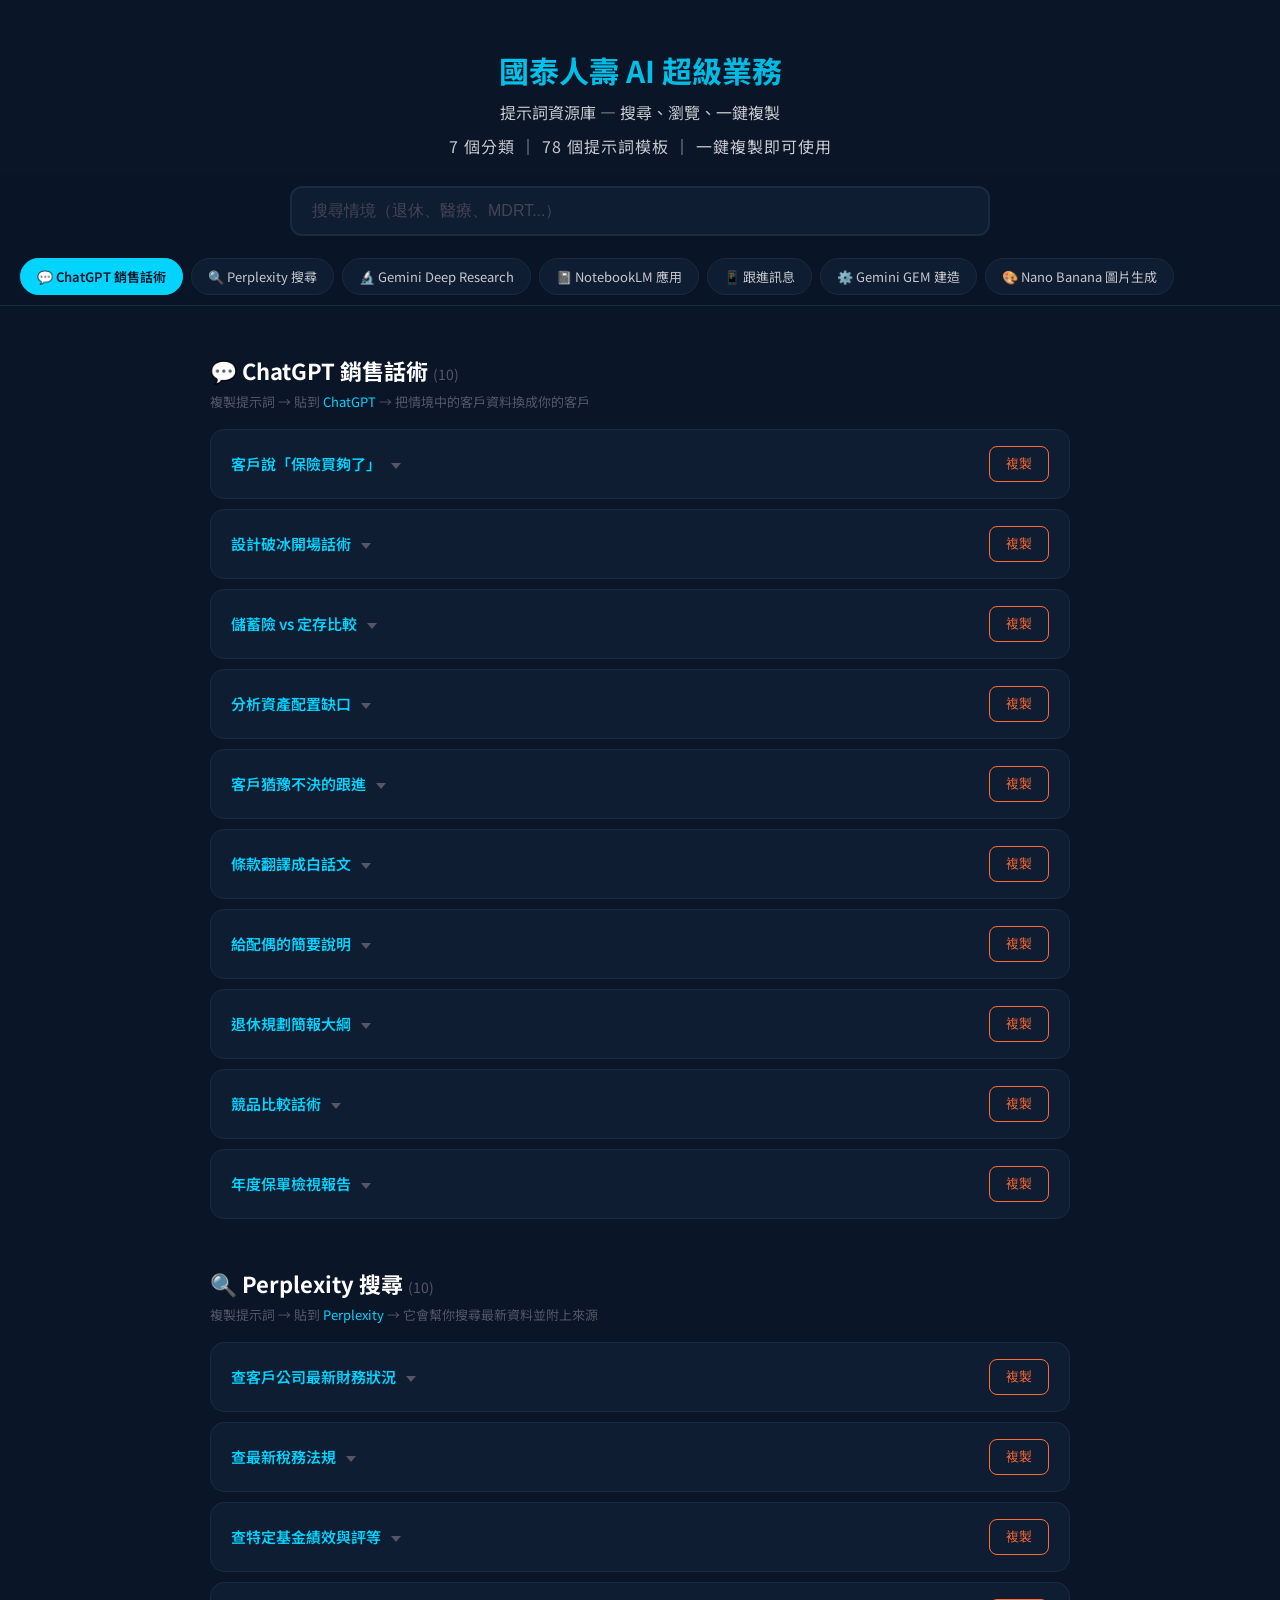
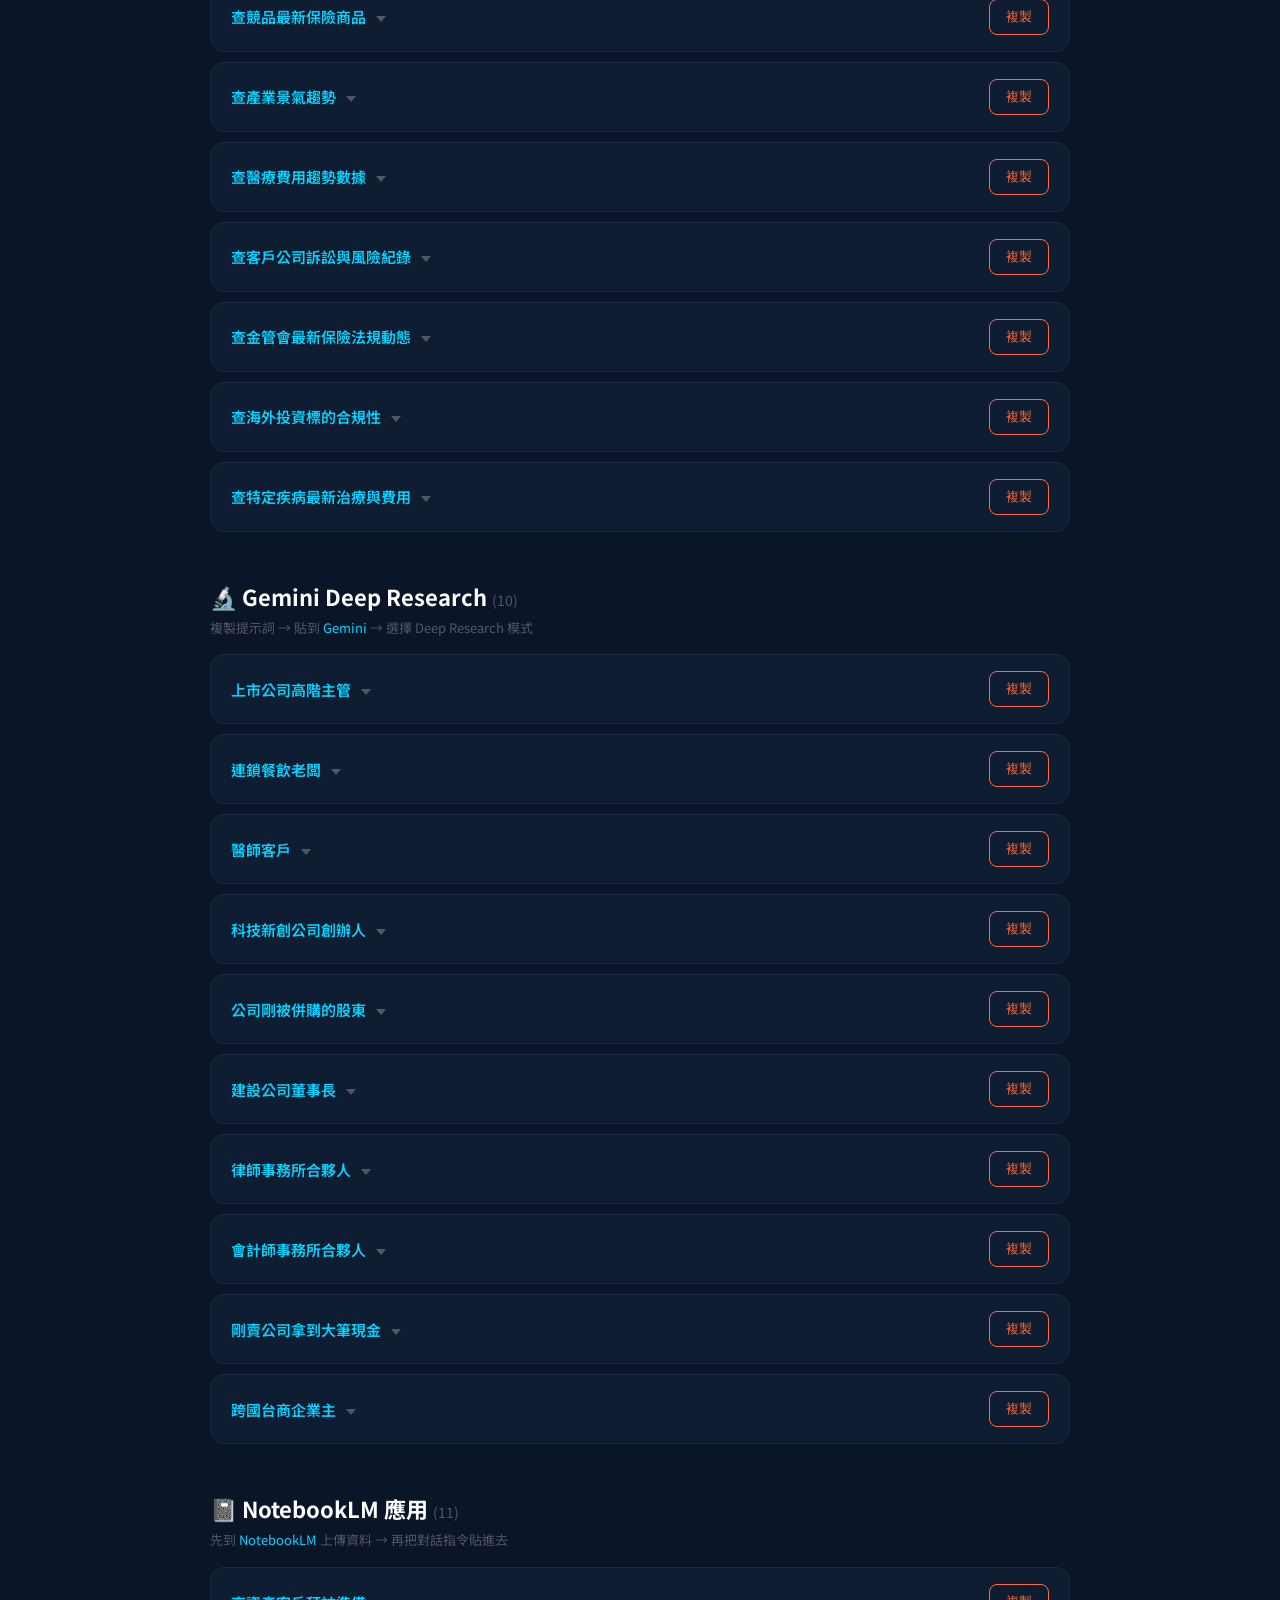
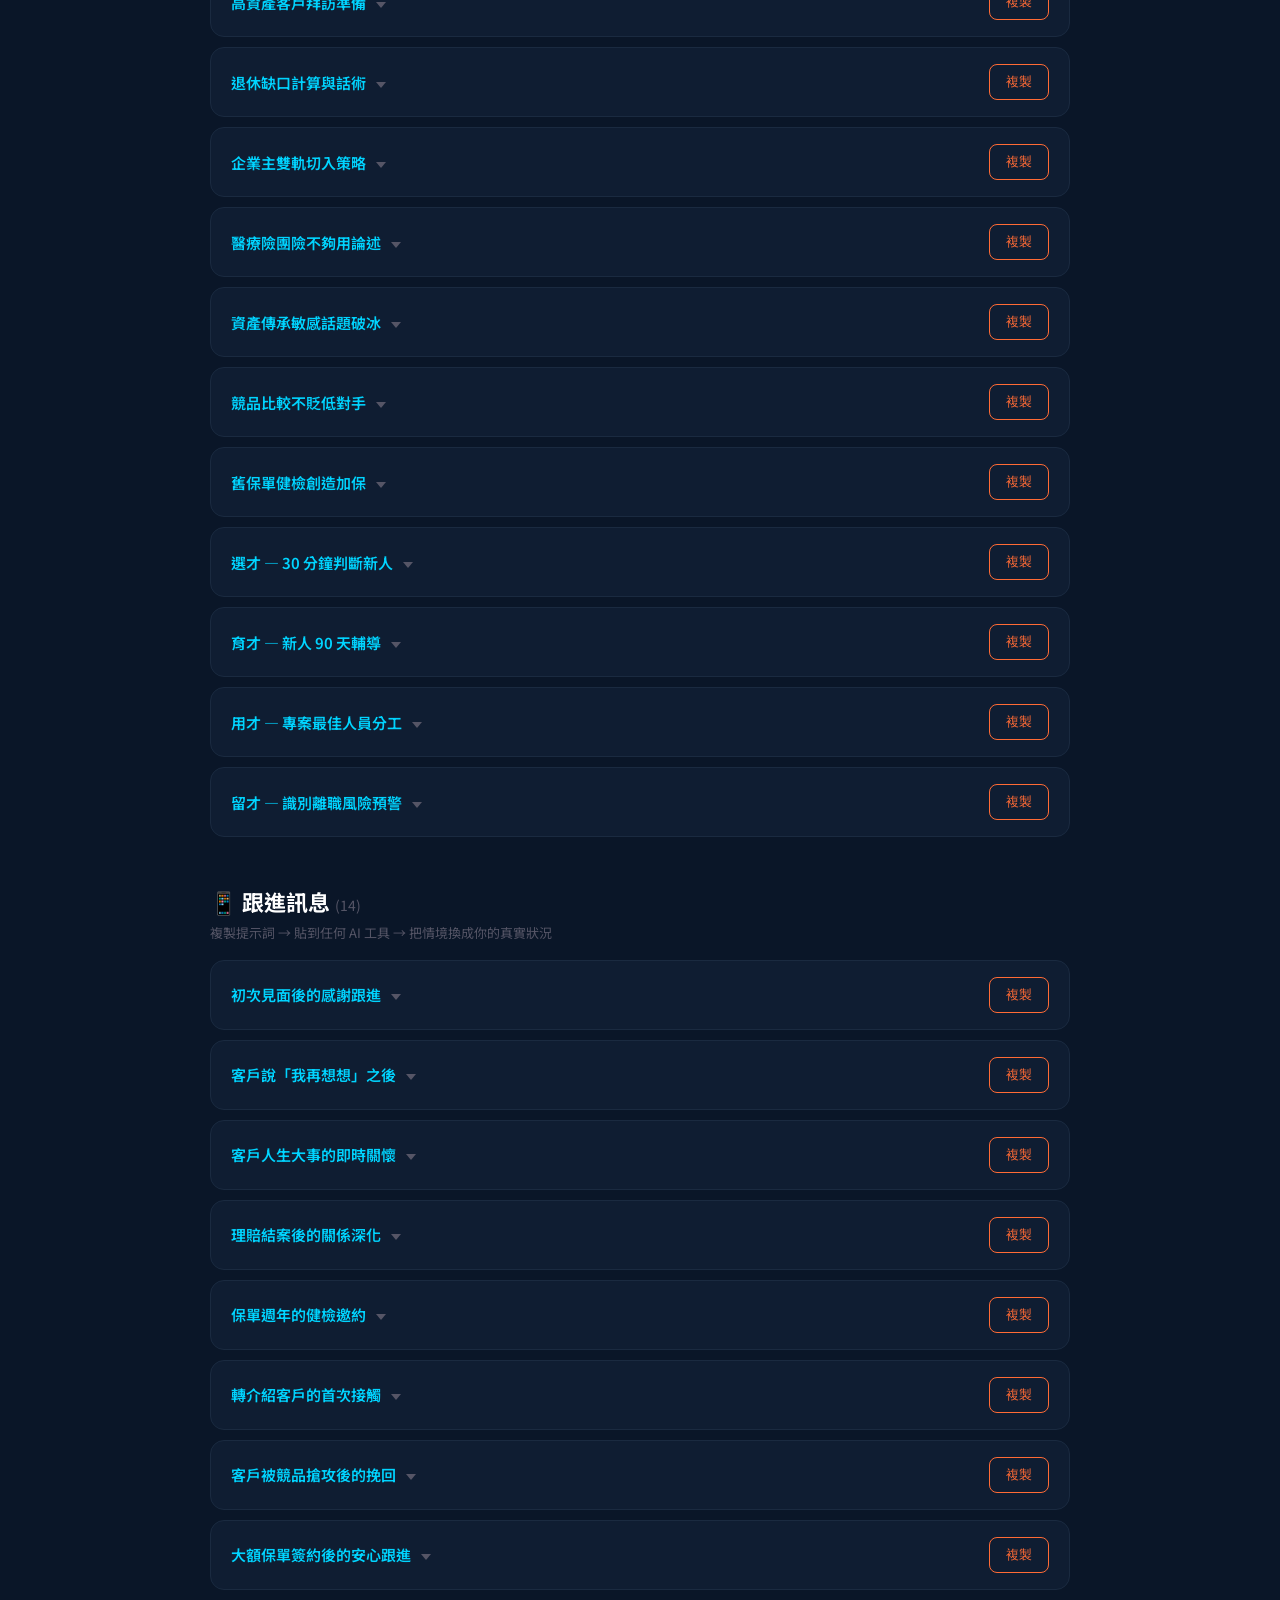
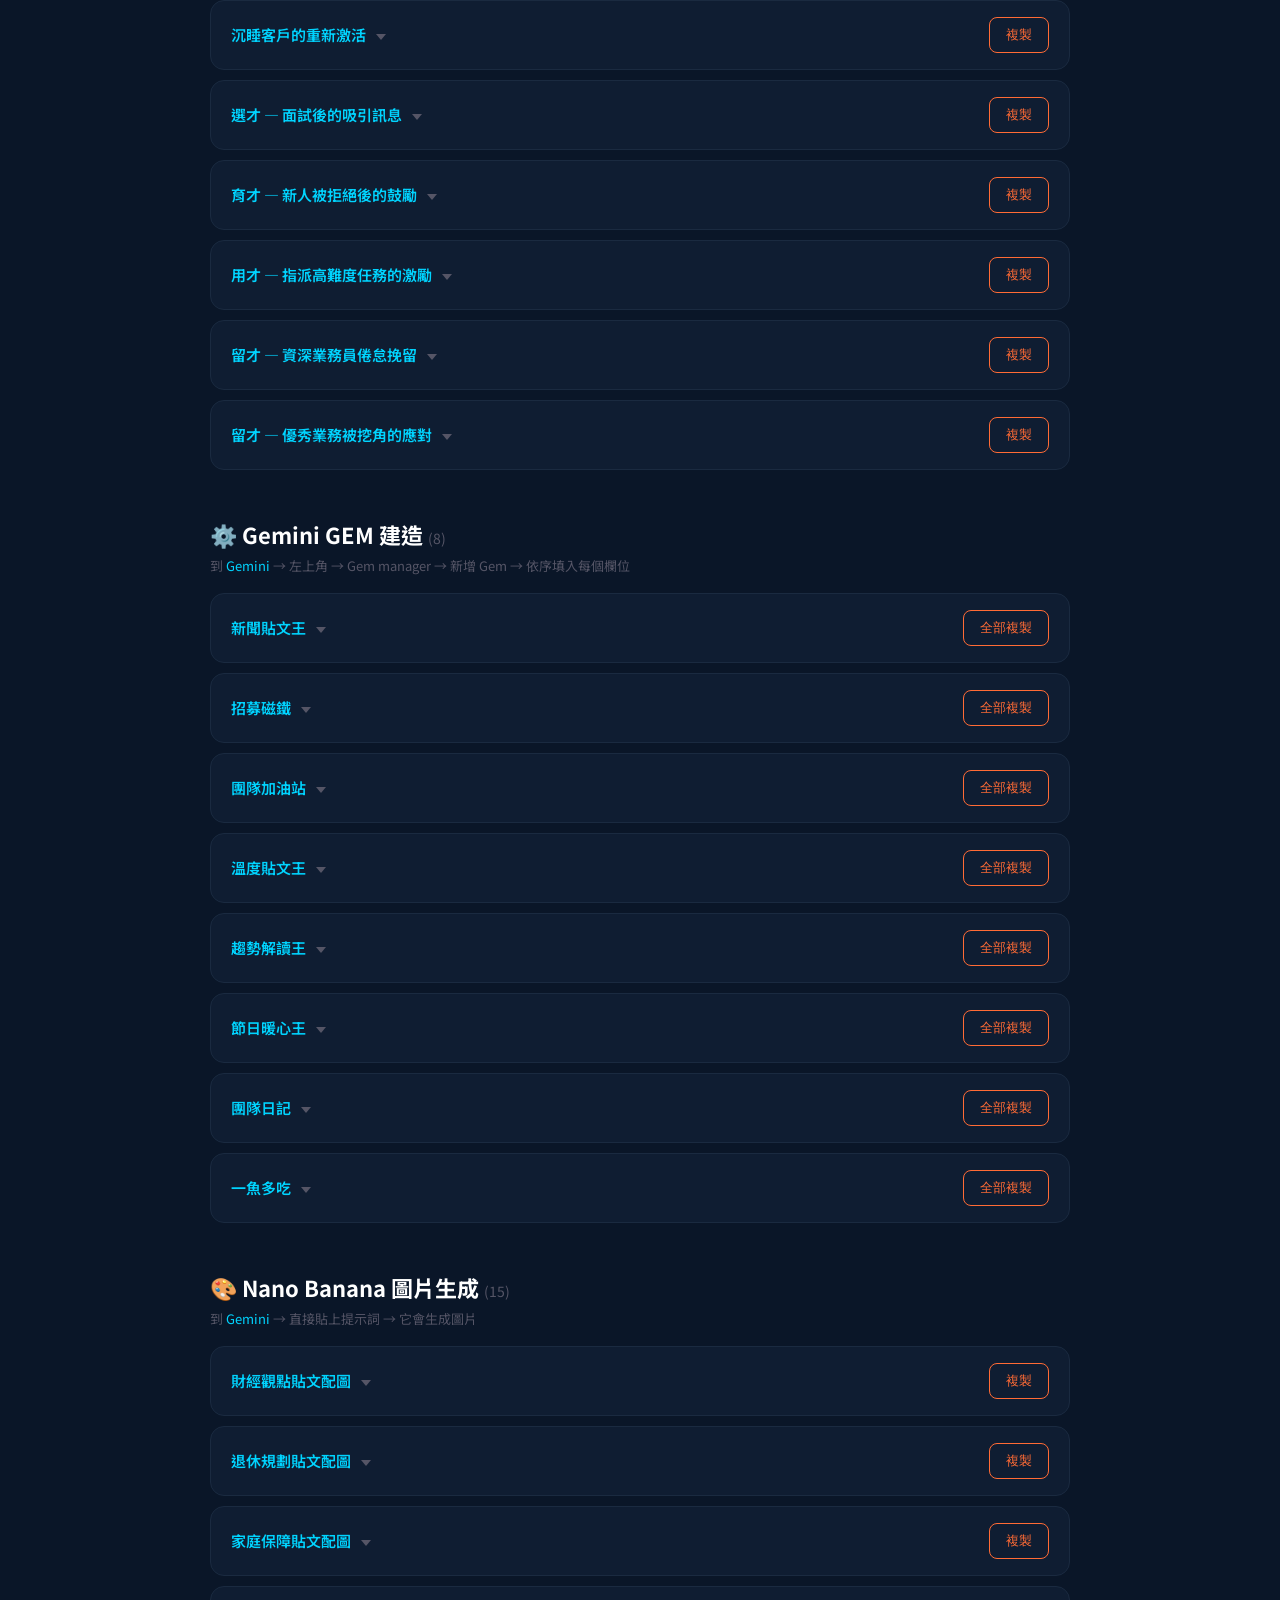
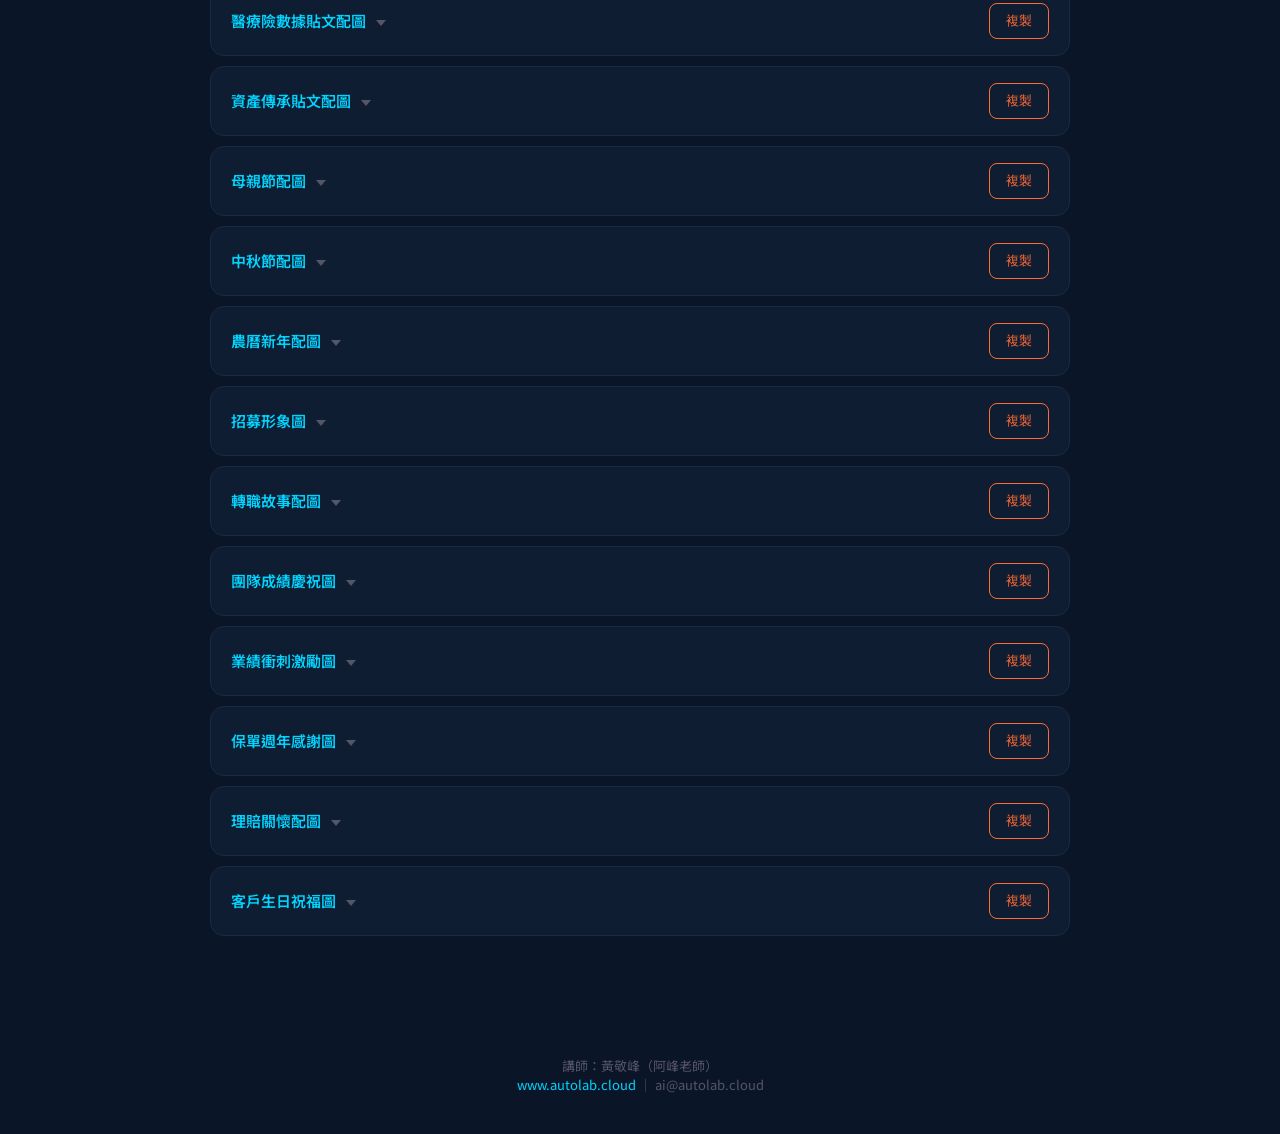
==== commit 3e7b4104: "合併遠端內容並新增 3/17 課後複習網站 Co-Authored-By: Claude Opus 4.6 (1M context) <noreply@anthropic.com>" ====
--- a/index.html
+++ b/index.html
@@ -1,671 +1,1306 @@
 <!DOCTYPE html>
 <html lang="zh-TW">
 <head>
-    <meta charset="UTF-8">
-    <meta name="viewport" content="width=device-width, initial-scale=1.0">
-    <title>國泰高階業務 AI 實戰培訓 | AI 驅動業務效能升級</title>
-    <link rel="stylesheet" href="css/style.css">
-    <link rel="preconnect" href="https://fonts.googleapis.com">
-    <link rel="preconnect" href="https://fonts.gstatic.com" crossorigin>
-    <link href="https://fonts.googleapis.com/css2?family=Noto+Sans+TC:wght@300;400;500;700;900&display=swap" rel="stylesheet">
+<meta charset="UTF-8">
+<meta name="viewport" content="width=device-width, initial-scale=1.0, maximum-scale=1.0">
+<title>國泰人壽 AI 超級業務 — 提示詞資源庫</title>
+<link href="https://fonts.googleapis.com/css2?family=Inter:wght@400;600;700&family=Noto+Sans+TC:wght@400;500;700&display=swap" rel="stylesheet">
+<style>
+*{margin:0;padding:0;box-sizing:border-box;}
+body{background:#0A1628;color:#fff;font-family:'Noto Sans TC','Inter',sans-serif;-webkit-font-smoothing:antialiased;scroll-padding-top:130px;}
+
+/* === Header === */
+.header{text-align:center;padding:48px 20px 16px;}
+.header h1{font-size:30px;font-weight:700;background:linear-gradient(135deg,#00D4FF,#00a8cc);-webkit-background-clip:text;-webkit-text-fill-color:transparent;margin-bottom:8px;}
+.header p{color:#C7C7CC;font-size:16px;}
+.stats{font-size:13px;color:#556;margin-top:10px;letter-spacing:1px;}
+
+/* === Sticky Top Bar === */
+.top-bar{position:sticky;top:0;z-index:100;background:rgba(10,22,40,0.95);backdrop-filter:blur(12px);-webkit-backdrop-filter:blur(12px);border-bottom:1px solid #1a2a40;}
+.search-wrap{padding:12px 20px;position:relative;}
+.search-wrap input{width:100%;max-width:700px;margin:0 auto;display:block;padding:14px 44px 14px 20px;border-radius:12px;border:2px solid #1a2a40;background:#0F1D32;color:#fff;font-size:16px;outline:none;transition:border .2s;}
+.search-wrap input:focus{border-color:#00D4FF;box-shadow:0 0 0 3px rgba(0,212,255,0.15);}
+.search-wrap input::placeholder{color:#445;}
+.search-clear{position:absolute;right:calc(50% - 350px + 10px);top:50%;transform:translateY(-50%);width:36px;height:36px;border:none;background:transparent;color:#556;font-size:22px;cursor:pointer;display:none;border-radius:50%;}
+.search-clear.visible{display:flex;align-items:center;justify-content:center;}
+@media(min-width:701px){.search-clear{right:calc(50% - 340px);}}
+@media(max-width:700px){.search-clear{right:28px;}}
+.search-result{text-align:center;padding:12px;color:#556;font-size:13px;display:none;}
+
+/* === Nav === */
+.nav{display:flex;gap:8px;padding:10px 20px;overflow-x:auto;-webkit-overflow-scrolling:touch;scrollbar-width:none;}
+.nav::-webkit-scrollbar{display:none;}
+.nav-item{white-space:nowrap;padding:8px 16px;border-radius:20px;background:#0F1D32;color:#C7C7CC;text-decoration:none;font-size:13px;border:1px solid #1a2a40;transition:all .25s;flex-shrink:0;}
+.nav-item:hover,.nav-item.active{background:#00D4FF;color:#0A1628;border-color:#00D4FF;font-weight:600;}
+
+/* === Container === */
+.container{max-width:900px;margin:0 auto;padding:0 20px 80px;}
+
+/* === Section === */
+.section{margin-top:48px;}
+.section h2{font-size:22px;font-weight:700;margin-bottom:6px;color:#fff;}
+.count{font-size:14px;color:#556;font-weight:400;}
+.section-tip{font-size:13px;color:#556;margin-bottom:16px;line-height:1.6;}
+.section-tip a{color:#00D4FF;text-decoration:none;}
+
+/* === Cards === */
+.cards-grid{display:flex;flex-direction:column;gap:10px;}
+.card{background:#0F1D32;border-radius:14px;border:1px solid #1a2a40;overflow:hidden;transition:all .25s;}
+.card:hover{border-color:rgba(0,212,255,0.2);box-shadow:0 2px 16px rgba(0,212,255,0.06);}
+.card-header{display:flex;justify-content:space-between;align-items:center;padding:16px 20px;cursor:pointer;user-select:none;transition:background .2s;}
+.card-header:hover{background:rgba(0,212,255,0.04);}
+.card-header h3{font-size:15px;font-weight:600;color:#00D4FF;flex:1;}
+.card-header h3::after{content:'';display:inline-block;width:0;height:0;border-left:5px solid transparent;border-right:5px solid transparent;border-top:6px solid #556;margin-left:10px;transition:transform .25s;vertical-align:middle;}
+.card.expanded .card-header h3::after{transform:rotate(180deg);}
+
+/* 預設收合 */
+.card-body{max-height:0;overflow:hidden;transition:max-height .35s ease;padding:0 20px;}
+.card.expanded .card-body{max-height:3000px;padding:16px 20px;}
+.card-body{font-size:14px;line-height:1.85;color:#C7C7CC;white-space:pre-wrap;word-break:break-word;}
+
+/* === Copy Button === */
+.copy-btn{padding:8px 16px;border-radius:8px;border:1px solid #FF6B35;background:transparent;color:#FF6B35;font-size:13px;cursor:pointer;transition:all .2s;white-space:nowrap;min-height:36px;}
+.copy-btn:hover{background:#FF6B35;color:#fff;}
+.copy-btn.copied{border-color:#22c55e;color:#22c55e;}
+.copy-btn.small{padding:6px 12px;font-size:12px;min-height:32px;}
+
+/* === GEM === */
+.gem-body{padding:0 20px !important;}
+.card.expanded .gem-body{padding:12px 20px 16px !important;}
+.gem-field{margin:6px 0;padding:12px;background:#0A1628;border-radius:8px;border-left:3px solid #FF6B35;}
+.gem-field-header{display:flex;justify-content:space-between;align-items:center;cursor:pointer;}
+.gem-label{font-size:13px;font-weight:600;color:#FF6B35;}
+.gem-value{font-size:14px;line-height:1.75;color:#C7C7CC;white-space:pre-wrap;margin-top:8px;max-height:0;overflow:hidden;transition:max-height .3s ease;}
+.gem-field.open .gem-value{max-height:2000px;}
+
+/* === Toast === */
+.toast{position:fixed;top:50%;left:50%;transform:translate(-50%,-50%) scale(0.9);background:#22c55e;color:#fff;padding:14px 28px;border-radius:12px;font-size:14px;font-weight:600;opacity:0;transition:all .3s;pointer-events:none;z-index:999;box-shadow:0 8px 32px rgba(0,0,0,0.3);max-width:80vw;text-align:center;}
+.toast.show{opacity:1;transform:translate(-50%,-50%) scale(1);}
+
+/* === Back to Top === */
+.back-top{position:fixed;bottom:24px;right:20px;width:44px;height:44px;border-radius:50%;background:#0F1D32;border:1px solid #1a2a40;color:#00D4FF;font-size:20px;cursor:pointer;display:none;align-items:center;justify-content:center;z-index:90;transition:all .25s;box-shadow:0 2px 12px rgba(0,0,0,0.3);}
+.back-top:hover{background:#00D4FF;color:#0A1628;}
+.back-top.visible{display:flex;}
+
+/* === Footer === */
+.footer{text-align:center;padding:40px 20px;color:#556;font-size:13px;}
+.footer a{color:#00D4FF;text-decoration:none;}
+
+/* === Mobile === */
+@media(max-width:600px){
+  .header h1{font-size:24px;}
+  .header{padding:32px 16px 12px;}
+  .search-wrap{padding:10px 16px;}
+  .nav{padding:8px 16px;gap:6px;}
+  .nav-item{padding:10px 14px;font-size:12px;min-height:40px;}
+  .container{padding:0 16px 100px;}
+  .card-header{padding:14px 16px;}
+  .card-header h3{font-size:14px;}
+  .card.expanded .card-body{padding:14px 16px;font-size:15px;line-height:1.9;}
+  .copy-btn{min-height:44px;padding:10px 18px;font-size:14px;}
+  .copy-btn.small{min-height:40px;padding:8px 14px;font-size:13px;}
+  .cards-grid{gap:8px;}
+  .section{margin-top:32px;}
+  .back-top{bottom:20px;right:16px;}
+}
+</style>
 </head>
 <body>
-    <!-- Navigation -->
-    <nav class="navbar">
-        <div class="nav-container">
-            <div class="nav-logo">
-                <span class="logo-text">AI 業務實戰</span>
-                <span class="logo-badge">國泰專屬</span>
-            </div>
-            <ul class="nav-menu">
-                <li><a href="#features">課程特色</a></li>
-                <li><a href="#objectives">學習目標</a></li>
-                <li><a href="#curriculum">課程大綱</a></li>
-                <li><a href="#instructor">講師介紹</a></li>
-                <li><a href="#register" class="nav-cta">立即報名</a></li>
-            </ul>
-            <div class="hamburger">
-                <span></span>
-                <span></span>
-                <span></span>
-            </div>
-        </div>
-    </nav>
-
-    <!-- Hero Section -->
-    <section class="hero">
-        <div class="hero-bg-pattern"></div>
-        <div class="hero-container">
-            <div class="hero-badge">
-                <span class="badge-icon">★</span>
-                <span>專為國泰高階業務團隊設計</span>
-            </div>
-            <h1 class="hero-title">
-                用 AI 重新定義<br>
-                <span class="gradient-text">高階業務效能</span>
-            </h1>
-            <p class="hero-subtitle">
-                6 小時掌握 AI 核心技能<br>
-                從簡報製作到客戶經營，全面提升業務競爭力
-            </p>
-            <div class="hero-stats">
-                <div class="stat-item">
-                    <span class="stat-number">5x</span>
-                    <span class="stat-label">簡報製作效率</span>
-                </div>
-                <div class="stat-divider"></div>
-                <div class="stat-item">
-                    <span class="stat-number">80%</span>
-                    <span class="stat-label">會議整理時間節省</span>
-                </div>
-                <div class="stat-divider"></div>
-                <div class="stat-item">
-                    <span class="stat-number">3x</span>
-                    <span class="stat-label">客戶分析精準度</span>
-                </div>
-            </div>
-            <div class="hero-cta">
-                <a href="#register" class="btn btn-primary">立即報名培訓</a>
-                <a href="#curriculum" class="btn btn-secondary">查看課程內容</a>
-            </div>
-        </div>
-        <div class="hero-visual">
-            <div class="floating-card">
-                <div class="card-icon">
-                    <svg width="24" height="24" viewBox="0 0 24 24" fill="none" stroke="currentColor" stroke-width="2"><rect x="3" y="3" width="18" height="18" rx="2"/><path d="M3 9h18"/><path d="M9 21V9"/></svg>
-                </div>
-                <div class="card-text">智能簡報生成</div>
-            </div>
-            <div class="floating-card">
-                <div class="card-icon">
-                    <svg width="24" height="24" viewBox="0 0 24 24" fill="none" stroke="currentColor" stroke-width="2"><circle cx="12" cy="12" r="10"/><circle cx="12" cy="12" r="3"/></svg>
-                </div>
-                <div class="card-text">精準客戶推薦</div>
-            </div>
-            <div class="floating-card">
-                <div class="card-icon">
-                    <svg width="24" height="24" viewBox="0 0 24 24" fill="none" stroke="currentColor" stroke-width="2"><path d="M14 2H6a2 2 0 0 0-2 2v16a2 2 0 0 0 2 2h12a2 2 0 0 0 2-2V8z"/><path d="M14 2v6h6"/><path d="M16 13H8"/><path d="M16 17H8"/><path d="M10 9H8"/></svg>
-                </div>
-                <div class="card-text">會議紀錄自動化</div>
-            </div>
-        </div>
-    </section>
-
-    <!-- Pain Points Section -->
-    <section class="pain-points">
-        <div class="container">
-            <h2 class="section-title">這些困境，是不是很熟悉？</h2>
-            <div class="pain-grid">
-                <div class="pain-item">
-                    <div class="pain-icon"><svg width="24" height="24" viewBox="0 0 24 24" fill="none" stroke="currentColor" stroke-width="2"><circle cx="12" cy="12" r="10"/><polyline points="12 6 12 12 16 14"/></svg></div>
-                    <p>每次製作簡報都花費大量時間，還要反覆修改</p>
-                </div>
-                <div class="pain-item">
-                    <div class="pain-icon"><svg width="24" height="24" viewBox="0 0 24 24" fill="none" stroke="currentColor" stroke-width="2"><path d="M9 11H4a2 2 0 0 0-2 2v7a2 2 0 0 0 2 2h16a2 2 0 0 0 2-2v-7a2 2 0 0 0-2-2h-5"/><path d="M9 7V4a2 2 0 0 1 2-2h2a2 2 0 0 1 2 2v3"/><line x1="12" y1="11" x2="12" y2="17"/></svg></div>
-                    <p>會議結束後整理紀錄，重點總是抓不準</p>
-                </div>
-                <div class="pain-item">
-                    <div class="pain-icon"><svg width="24" height="24" viewBox="0 0 24 24" fill="none" stroke="currentColor" stroke-width="2"><circle cx="11" cy="11" r="8"/><line x1="21" y1="21" x2="16.65" y2="16.65"/></svg></div>
-                    <p>客戶需要財務資料時，搜尋彙整耗時費力</p>
-                </div>
-                <div class="pain-item">
-                    <div class="pain-icon"><svg width="24" height="24" viewBox="0 0 24 24" fill="none" stroke="currentColor" stroke-width="2"><path d="M17 21v-2a4 4 0 0 0-4-4H5a4 4 0 0 0-4 4v2"/><circle cx="9" cy="7" r="4"/><path d="M23 21v-2a4 4 0 0 0-3-3.87"/><path d="M16 3.13a4 4 0 0 1 0 7.75"/></svg></div>
-                    <p>不同客戶需求各異，難以快速客製化方案</p>
-                </div>
-                <div class="pain-item">
-                    <div class="pain-icon"><svg width="24" height="24" viewBox="0 0 24 24" fill="none" stroke="currentColor" stroke-width="2"><line x1="12" y1="20" x2="12" y2="10"/><line x1="18" y1="20" x2="18" y2="4"/><line x1="6" y1="20" x2="6" y2="16"/></svg></div>
-                    <p>想提升生產力，卻不知道從何開始</p>
-                </div>
-                <div class="pain-item">
-                    <div class="pain-icon"><svg width="24" height="24" viewBox="0 0 24 24" fill="none" stroke="currentColor" stroke-width="2"><rect x="3" y="11" width="18" height="11" rx="2"/><circle cx="12" cy="5" r="3"/></svg></div>
-                    <p>聽說 AI 很強大，但不確定如何應用在業務上</p>
-                </div>
-            </div>
-            <div class="solution-bridge">
-                <div class="bridge-line"></div>
-                <div class="bridge-text">
-                    <span class="highlight">問題不是你不夠努力</span><br>
-                    而是你還沒有掌握 AI 這個強大的工具
-                </div>
-                <div class="bridge-line"></div>
-            </div>
-        </div>
-    </section>
-
-    <!-- Features Section -->
-    <section id="features" class="features">
-        <div class="container">
-            <div class="section-header">
-                <span class="section-tag">課程特色</span>
-                <h2 class="section-title">專為高階業務量身打造</h2>
-                <p class="section-desc">不只是學 AI 工具，更是建立一套完整的業務效能提升系統</p>
-            </div>
-            <div class="features-grid">
-                <div class="feature-card">
-                    <div class="feature-icon-wrapper">
-                        <div class="feature-icon"><svg width="32" height="32" viewBox="0 0 24 24" fill="none" stroke="currentColor" stroke-width="1.5"><path d="M3 21h18"/><path d="M5 21V7l8-4v18"/><path d="M19 21V11l-6-4"/><path d="M9 9v.01"/><path d="M9 12v.01"/><path d="M9 15v.01"/><path d="M9 18v.01"/></svg></div>
-                    </div>
-                    <h3>企業情境實戰</h3>
-                    <p>所有案例與練習都以金融業務場景設計，學完立即可用</p>
-                </div>
-                <div class="feature-card">
-                    <div class="feature-icon-wrapper">
-                        <div class="feature-icon"><svg width="32" height="32" viewBox="0 0 24 24" fill="none" stroke="currentColor" stroke-width="1.5"><path d="M14.7 6.3a1 1 0 0 0 0 1.4l1.6 1.6a1 1 0 0 0 1.4 0l3.77-3.77a6 6 0 0 1-7.94 7.94l-6.91 6.91a2.12 2.12 0 0 1-3-3l6.91-6.91a6 6 0 0 1 7.94-7.94l-3.76 3.76z"/></svg></div>
-                    </div>
-                    <h3>現場實作產出</h3>
-                    <p>每個單元都有實作環節，帶著完成的成果離開課堂</p>
-                </div>
-                <div class="feature-card">
-                    <div class="feature-icon-wrapper">
-                        <div class="feature-icon"><svg width="32" height="32" viewBox="0 0 24 24" fill="none" stroke="currentColor" stroke-width="1.5"><path d="M4 19.5A2.5 2.5 0 0 1 6.5 17H20"/><path d="M6.5 2H20v20H6.5A2.5 2.5 0 0 1 4 19.5v-15A2.5 2.5 0 0 1 6.5 2z"/><line x1="8" y1="7" x2="16" y2="7"/><line x1="8" y1="11" x2="14" y2="11"/></svg></div>
-                    </div>
-                    <h3>系統化方法論</h3>
-                    <p>不只教工具操作，更傳授可複製的 AI 應用框架</p>
-                </div>
-                <div class="feature-card">
-                    <div class="feature-icon-wrapper">
-                        <div class="feature-icon"><svg width="32" height="32" viewBox="0 0 24 24" fill="none" stroke="currentColor" stroke-width="1.5"><path d="M17 21v-2a4 4 0 0 0-4-4H5a4 4 0 0 0-4 4v2"/><circle cx="9" cy="7" r="4"/><path d="M23 21v-2a4 4 0 0 0-3-3.87"/><path d="M16 3.13a4 4 0 0 1 0 7.75"/></svg></div>
-                    </div>
-                    <h3>小班精緻教學</h3>
-                    <p>限額 16 人，確保每位學員都能獲得個別指導</p>
-                </div>
-            </div>
-        </div>
-    </section>
-
-    <!-- Objectives Section -->
-    <section id="objectives" class="objectives">
-        <div class="container">
-            <div class="section-header">
-                <span class="section-tag">五大核心能力</span>
-                <h2 class="section-title">課程結束後，你將能夠</h2>
-            </div>
-            <div class="objectives-grid">
-                <div class="objective-card">
-                    <div class="objective-number">01</div>
-                    <div class="objective-content">
-                        <div class="objective-icon"><svg width="40" height="40" viewBox="0 0 24 24" fill="none" stroke="currentColor" stroke-width="1.5"><rect x="3" y="3" width="18" height="18" rx="2"/><path d="M3 9h18"/><path d="M9 21V9"/></svg></div>
-                        <h3>快速製作專業簡報</h3>
-                        <p>用 AI 在 30 分鐘內完成一份專業級的業務簡報，包含數據分析、視覺設計與客戶導向的內容架構</p>
-                        <ul class="objective-list">
-                            <li>AI 簡報架構生成</li>
-                            <li>智能內容填充</li>
-                            <li>視覺風格優化</li>
-                        </ul>
-                    </div>
-                </div>
-                <div class="objective-card">
-                    <div class="objective-number">02</div>
-                    <div class="objective-content">
-                        <div class="objective-icon"><svg width="40" height="40" viewBox="0 0 24 24" fill="none" stroke="currentColor" stroke-width="1.5"><polygon points="13 2 3 14 12 14 11 22 21 10 12 10 13 2"/></svg></div>
-                        <h3>大幅提升生產力</h3>
-                        <p>建立 AI 工作流程，自動化處理重複性任務，讓你專注在高價值的客戶經營工作</p>
-                        <ul class="objective-list">
-                            <li>郵件與訊息自動回覆</li>
-                            <li>報表自動生成</li>
-                            <li>行程與任務智能管理</li>
-                        </ul>
-                    </div>
-                </div>
-                <div class="objective-card">
-                    <div class="objective-number">03</div>
-                    <div class="objective-content">
-                        <div class="objective-icon"><svg width="40" height="40" viewBox="0 0 24 24" fill="none" stroke="currentColor" stroke-width="1.5"><path d="M14 2H6a2 2 0 0 0-2 2v16a2 2 0 0 0 2 2h12a2 2 0 0 0 2-2V8z"/><path d="M14 2v6h6"/><path d="M16 13H8"/><path d="M16 17H8"/><path d="M10 9H8"/></svg></div>
-                        <h3>快速整理會議紀錄</h3>
-                        <p>會議結束後 5 分鐘內產出完整的會議紀錄，包含重點摘要、行動項目與後續追蹤事項</p>
-                        <ul class="objective-list">
-                            <li>語音轉文字整理</li>
-                            <li>重點自動提取</li>
-                            <li>行動項目追蹤</li>
-                        </ul>
-                    </div>
-                </div>
-                <div class="objective-card">
-                    <div class="objective-number">04</div>
-                    <div class="objective-content">
-                        <div class="objective-icon"><svg width="40" height="40" viewBox="0 0 24 24" fill="none" stroke="currentColor" stroke-width="1.5"><circle cx="11" cy="11" r="8"/><line x1="21" y1="21" x2="16.65" y2="16.65"/><line x1="11" y1="8" x2="11" y2="14"/><line x1="8" y1="11" x2="14" y2="11"/></svg></div>
-                        <h3>快速搜尋財務資料</h3>
-                        <p>運用 AI 快速搜尋、彙整各類財務資訊，為客戶提供即時且精準的市場分析</p>
-                        <ul class="objective-list">
-                            <li>市場數據快速查詢</li>
-                            <li>競品資訊彙整</li>
-                            <li>趨勢分析報告</li>
-                        </ul>
-                    </div>
-                </div>
-                <div class="objective-card featured">
-                    <div class="objective-number">05</div>
-                    <div class="objective-content">
-                        <div class="objective-icon"><svg width="40" height="40" viewBox="0 0 24 24" fill="none" stroke="currentColor" stroke-width="1.5"><circle cx="12" cy="12" r="10"/><circle cx="12" cy="12" r="6"/><circle cx="12" cy="12" r="2"/></svg></div>
-                        <h3>精準客戶推薦與推廣</h3>
-                        <p>根據客戶背景、需求與風險偏好，用 AI 生成客製化的產品推薦與溝通策略</p>
-                        <ul class="objective-list">
-                            <li>客戶輪廓分析</li>
-                            <li>產品配對建議</li>
-                            <li>個人化溝通腳本</li>
-                        </ul>
-                    </div>
-                </div>
-            </div>
-        </div>
-    </section>
-
-    <!-- Comparison Section -->
-    <section class="comparison">
-        <div class="container">
-            <h2 class="section-title">從傳統作業到 AI 驅動</h2>
-            <div class="comparison-table">
-                <div class="comparison-col traditional">
-                    <div class="comparison-header">
-                        <span class="comparison-icon">❌</span>
-                        <h3>傳統模式</h3>
-                    </div>
-                    <ul class="comparison-list">
-                        <li>簡報製作耗時 2-3 小時</li>
-                        <li>會議紀錄整理需要半天</li>
-                        <li>財務資料搜尋東找西找</li>
-                        <li>客戶推薦靠經驗和直覺</li>
-                        <li>重複性工作佔據大量時間</li>
-                    </ul>
-                </div>
-                <div class="comparison-arrow">
-                    <div class="arrow-icon">→</div>
-                </div>
-                <div class="comparison-col ai-powered">
-                    <div class="comparison-header">
-                        <span class="comparison-icon">✓</span>
-                        <h3>AI 驅動模式</h3>
-                    </div>
-                    <ul class="comparison-list">
-                        <li>30 分鐘完成專業簡報</li>
-                        <li>5 分鐘產出完整會議紀錄</li>
-                        <li>AI 即時搜尋彙整資訊</li>
-                        <li>數據驅動的精準推薦</li>
-                        <li>自動化處理，專注高價值工作</li>
-                    </ul>
-                </div>
-            </div>
-        </div>
-    </section>
-
-    <!-- Curriculum Section -->
-    <section id="curriculum" class="curriculum">
-        <div class="container">
-            <div class="section-header">
-                <span class="section-tag">課程大綱</span>
-                <h2 class="section-title">6 小時系統化培訓</h2>
-                <p class="section-desc">從基礎到進階，完整掌握 AI 業務應用</p>
-            </div>
-            <div class="curriculum-modules">
-                <div class="module-card">
-                    <div class="module-number">01</div>
-                    <div class="module-content">
-                        <h3>AI 基礎與簡報製作</h3>
-                        <p>掌握 AI 工具選擇與 Prompt 撰寫技巧，快速生成專業業務簡報</p>
-                        <div class="module-output">產出：一份專業業務簡報</div>
-                    </div>
-                </div>
-                <div class="module-card">
-                    <div class="module-number">02</div>
-                    <div class="module-content">
-                        <h3>會議紀錄與文件處理</h3>
-                        <p>運用語音轉文字與 AI 整理技術，快速產出會議紀錄與行動項目</p>
-                        <div class="module-output">產出：會議紀錄自動化流程</div>
-                    </div>
-                </div>
-                <div class="module-card">
-                    <div class="module-number">03</div>
-                    <div class="module-content">
-                        <h3>財務資訊搜尋與彙整</h3>
-                        <p>學習 AI 搜尋引擎進階技巧，快速彙整財務數據與市場趨勢</p>
-                        <div class="module-output">產出：市場分析報告</div>
-                    </div>
-                </div>
-                <div class="module-card">
-                    <div class="module-number">04</div>
-                    <div class="module-content">
-                        <h3>生產力倍增工作流</h3>
-                        <p>設計郵件與訊息智能處理流程，建立自動化工作系統</p>
-                        <div class="module-output">產出：個人化 AI 工作流程</div>
-                    </div>
-                </div>
-                <div class="module-card">
-                    <div class="module-number">05</div>
-                    <div class="module-content">
-                        <h3>客戶分析與精準推薦</h3>
-                        <p>深度分析客戶輪廓，運用 AI 生成產品推薦與個人化溝通腳本</p>
-                        <div class="module-output">產出：客戶分析與推薦模板</div>
-                    </div>
-                </div>
-                <div class="module-card">
-                    <div class="module-number">06</div>
-                    <div class="module-content">
-                        <h3>整合實戰與持續精進</h3>
-                        <p>全流程情境模擬演練，整合所有 AI 工具，建立持續學習系統</p>
-                        <div class="module-output">產出：完整的 AI 業務工具箱</div>
-                    </div>
-                </div>
-            </div>
-        </div>
-    </section>
-
-    <!-- Instructor Section -->
-    <section id="instructor" class="instructor">
-        <div class="container">
-            <div class="section-header">
-                <span class="section-tag">講師介紹</span>
-                <h2 class="section-title">關於阿峰老師</h2>
-                <p class="section-desc">台灣企業 AI 職場實戰專家，協助超過 400 家企業與政府單位導入 AI 工作流</p>
-            </div>
-            <div class="instructor-card">
-                <div class="instructor-image">
-                    <img src="images/instructor.jpg" alt="黃敬峰 AI峰哥" class="instructor-photo">
-                </div>
-                <div class="instructor-info">
-                    <div class="instructor-name-row">
-                        <h2>黃敬峰</h2>
-                        <span class="instructor-alias">AI 峰哥 / 阿峰老師</span>
-                    </div>
-                    <div class="instructor-bio">
-                        <h4>專業背景</h4>
-                        <p>
-                            黃敬峰（AI峰哥/阿峰老師）是台灣領先的企業 AI 實戰培訓專家，擁有超過 10 年的企業培訓經驗。從生成式 AI 元年（2022）起，即深入研究 ChatGPT、Claude、Midjourney 等工具，並將其轉化為企業可落地的實戰方案。
-                        </p>
-                        <p>
-                            阿峰老師的教學理念是「會用、懂用、好用、每天用」，不僅教導工具操作，更強調 Prompt 工程思維與工作流設計，讓學員能夠當天帶走可立即應用的實戰技能。
-                        </p>
-                    </div>
-                    <div class="instructor-features">
-                        <h4>授課特色</h4>
-                        <div class="features-row">
-                            <div class="feature-item">
-                                <div class="feature-icon-small"><svg width="20" height="20" viewBox="0 0 24 24" fill="none" stroke="currentColor" stroke-width="2"><path d="M12 2L2 7l10 5 10-5-10-5z"/><path d="M2 17l10 5 10-5"/><path d="M2 12l10 5 10-5"/></svg></div>
-                                <div class="feature-text">
-                                    <strong>深入淺出</strong>
-                                    <span>以真實案例拆解複雜概念</span>
-                                </div>
-                            </div>
-                            <div class="feature-item">
-                                <div class="feature-icon-small"><svg width="20" height="20" viewBox="0 0 24 24" fill="none" stroke="currentColor" stroke-width="2"><path d="M14.7 6.3a1 1 0 0 0 0 1.4l1.6 1.6a1 1 0 0 0 1.4 0l3.77-3.77a6 6 0 0 1-7.94 7.94l-6.91 6.91a2.12 2.12 0 0 1-3-3l6.91-6.91a6 6 0 0 1 7.94-7.94l-3.76 3.76z"/></svg></div>
-                                <div class="feature-text">
-                                    <strong>實戰導向</strong>
-                                    <span>課堂即產出可用模板</span>
-                                </div>
-                            </div>
-                            <div class="feature-item">
-                                <div class="feature-icon-small"><svg width="20" height="20" viewBox="0 0 24 24" fill="none" stroke="currentColor" stroke-width="2"><circle cx="12" cy="12" r="10"/><circle cx="12" cy="12" r="6"/><circle cx="12" cy="12" r="2"/></svg></div>
-                                <div class="feature-text">
-                                    <strong>產業客製</strong>
-                                    <span>依您的情境設計演練</span>
-                                </div>
-                            </div>
-                            <div class="feature-item">
-                                <div class="feature-icon-small"><svg width="20" height="20" viewBox="0 0 24 24" fill="none" stroke="currentColor" stroke-width="2"><path d="M21 12a9 9 0 1 1-9-9c2.52 0 4.93 1 6.74 2.74L21 8"/><path d="M21 3v5h-5"/></svg></div>
-                                <div class="feature-text">
-                                    <strong>持續支持</strong>
-                                    <span>課後 Q&A 與最佳實務更新</span>
-                                </div>
-                            </div>
-                        </div>
-                    </div>
-                    <div class="instructor-stats">
-                        <div class="instructor-stat">
-                            <span class="stat-value">400+</span>
-                            <span class="stat-desc">企業與機關</span>
-                        </div>
-                        <div class="instructor-stat">
-                            <span class="stat-value">10,000+</span>
-                            <span class="stat-desc">學員人次</span>
-                        </div>
-                        <div class="instructor-stat">
-                            <span class="stat-value">300+</span>
-                            <span class="stat-desc">場次課程</span>
-                        </div>
-                    </div>
-                    <div class="instructor-credentials">
-                        <h4>核心教學領域</h4>
-                        <ul>
-                            <li>ChatGPT 與 Claude 實戰應用</li>
-                            <li>Prompt 工程與優化技巧</li>
-                            <li>AI 輔助寫作與內容產生</li>
-                            <li>AI 視覺設計（Midjourney、DALL-E）</li>
-                            <li>AI 自動化工作流設計</li>
-                            <li>企業 AI 導入與變革管理</li>
-                        </ul>
-                    </div>
-                    <div class="instructor-clients">
-                        <h4>服務企業（部分名單）</h4>
-                        <div class="client-logos">
-                            <span class="client-tag">日商三菱商事</span>
-                            <span class="client-tag">日商 TOTO</span>
-                            <span class="client-tag">華碩電腦</span>
-                            <span class="client-tag">新加坡商蝦皮購物</span>
-                            <span class="client-tag">南山人壽</span>
-                            <span class="client-tag">精誠資訊</span>
-                            <span class="client-tag">Nissan Taiwan</span>
-                            <span class="client-tag">Toyota Taiwan</span>
-                            <span class="client-tag">Order 歐德家具</span>
-                            <span class="client-tag">雅丰連鎖醫美</span>
-                            <span class="client-tag">國賓影城</span>
-                            <span class="client-tag">及更多企業與政府單位</span>
-                        </div>
-                    </div>
-                </div>
-            </div>
-        </div>
-    </section>
-
-    <!-- Who Section -->
-    <section class="who-section">
-        <div class="container">
-            <div class="section-header">
-                <span class="section-tag">適合對象</span>
-                <h2 class="section-title">這堂課適合你嗎？</h2>
-            </div>
-            <div class="who-grid">
-                <div class="who-card suitable">
-                    <h3>✓ 適合你，如果你是</h3>
-                    <ul>
-                        <li>國泰高階業務人員</li>
-                        <li>需要經常製作簡報的業務</li>
-                        <li>想提升工作效率的專業人士</li>
-                        <li>希望用數據驅動客戶經營</li>
-                        <li>願意學習新工具的進取者</li>
-                    </ul>
-                </div>
-                <div class="who-card not-suitable">
-                    <h3>✗ 可能不適合你，如果你</h3>
-                    <ul>
-                        <li>期待不需要學習就能自動完成工作</li>
-                        <li>不願意改變現有工作流程</li>
-                        <li>只想要速成，不願意練習</li>
-                        <li>對科技工具完全抗拒</li>
-                    </ul>
-                </div>
-            </div>
-        </div>
-    </section>
-
-    <!-- Register Section -->
-    <section id="register" class="register">
-        <div class="container">
-            <div class="register-card">
-                <div class="register-info">
-                    <span class="register-tag">企業內訓專案</span>
-                    <h2>國泰高階業務 AI 實戰培訓</h2>
-                    <div class="register-details">
-                        <div class="detail-item">
-                            <span class="detail-icon"><svg width="20" height="20" viewBox="0 0 24 24" fill="none" stroke="currentColor" stroke-width="2"><rect x="3" y="4" width="18" height="18" rx="2"/><line x1="16" y1="2" x2="16" y2="6"/><line x1="8" y1="2" x2="8" y2="6"/><line x1="3" y1="10" x2="21" y2="10"/></svg></span>
-                            <div class="detail-content">
-                                <span class="detail-label">培訓日期</span>
-                                <span class="detail-value">依企業需求安排</span>
-                            </div>
-                        </div>
-                        <div class="detail-item">
-                            <span class="detail-icon"><svg width="20" height="20" viewBox="0 0 24 24" fill="none" stroke="currentColor" stroke-width="2"><circle cx="12" cy="12" r="10"/><polyline points="12 6 12 12 16 14"/></svg></span>
-                            <div class="detail-content">
-                                <span class="detail-label">培訓時間</span>
-                                <span class="detail-value">09:00 - 17:00（含午休）</span>
-                            </div>
-                        </div>
-                        <div class="detail-item">
-                            <span class="detail-icon"><svg width="20" height="20" viewBox="0 0 24 24" fill="none" stroke="currentColor" stroke-width="2"><path d="M21 10c0 7-9 13-9 13s-9-6-9-13a9 9 0 0 1 18 0z"/><circle cx="12" cy="10" r="3"/></svg></span>
-                            <div class="detail-content">
-                                <span class="detail-label">培訓地點</span>
-                                <span class="detail-value">企業指定場地 / 外部會議室</span>
-                            </div>
-                        </div>
-                        <div class="detail-item">
-                            <span class="detail-icon"><svg width="20" height="20" viewBox="0 0 24 24" fill="none" stroke="currentColor" stroke-width="2"><path d="M17 21v-2a4 4 0 0 0-4-4H5a4 4 0 0 0-4 4v2"/><circle cx="9" cy="7" r="4"/><path d="M23 21v-2a4 4 0 0 0-3-3.87"/><path d="M16 3.13a4 4 0 0 1 0 7.75"/></svg></span>
-                            <div class="detail-content">
-                                <span class="detail-label">培訓人數</span>
-                                <span class="detail-value">每場限額 16 位（確保學習品質）</span>
-                            </div>
-                        </div>
-                    </div>
-                    <div class="register-includes">
-                        <h4>課程包含</h4>
-                        <ul>
-                            <li>✓ 6 小時實戰培訓</li>
-                            <li>✓ 完整課程講義</li>
-                            <li>✓ AI 工具操作手冊</li>
-                            <li>✓ 提示詞範本庫</li>
-                            <li>✓ 學員專屬社群</li>
-                            <li>✓ 課後 30 天線上諮詢</li>
-                        </ul>
-                    </div>
-                </div>
-                <div class="register-form-section">
-                    <div class="form-card">
-                        <h3>立即洽詢培訓方案</h3>
-                        <p>請留下您的聯絡資訊，我們將盡快與您聯繫</p>
-                        <form class="register-form" id="registerForm">
-                            <div class="form-group">
-                                <label for="name">姓名</label>
-                                <input type="text" id="name" name="name" required placeholder="請輸入姓名">
-                            </div>
-                            <div class="form-group">
-                                <label for="company">公司/部門</label>
-                                <input type="text" id="company" name="company" required placeholder="請輸入公司或部門名稱">
-                            </div>
-                            <div class="form-group">
-                                <label for="phone">聯絡電話</label>
-                                <input type="tel" id="phone" name="phone" required placeholder="請輸入聯絡電話">
-                            </div>
-                            <div class="form-group">
-                                <label for="email">電子郵件</label>
-                                <input type="email" id="email" name="email" required placeholder="請輸入電子郵件">
-                            </div>
-                            <div class="form-group">
-                                <label for="participants">預計培訓人數</label>
-                                <select id="participants" name="participants" required>
-                                    <option value="">請選擇</option>
-                                    <option value="1-10">1-10 人</option>
-                                    <option value="11-20">11-20 人</option>
-                                    <option value="21-30">21-30 人</option>
-                                    <option value="30+">30 人以上</option>
-                                </select>
-                            </div>
-                            <div class="form-group">
-                                <label for="message">其他需求說明</label>
-                                <textarea id="message" name="message" rows="3" placeholder="請描述您的培訓需求或問題"></textarea>
-                            </div>
-                            <button type="submit" class="btn btn-primary btn-full">送出洽詢</button>
-                        </form>
-                    </div>
-                </div>
-            </div>
-        </div>
-    </section>
-
-    <!-- FAQ Section -->
-    <section class="faq">
-        <div class="container">
-            <div class="section-header">
-                <span class="section-tag">常見問題</span>
-                <h2 class="section-title">FAQ</h2>
-            </div>
-            <div class="faq-list">
-                <div class="faq-item">
-                    <div class="faq-question">
-                        <span>Q：課前需要準備什麼？</span>
-                        <span class="faq-toggle">+</span>
-                    </div>
-                    <div class="faq-answer">
-                        <p>請準備一台筆記型電腦，並確保可以連接網路。我們會在課前寄送詳細的準備說明，包含需要預先註冊的 AI 工具帳號。</p>
-                    </div>
-                </div>
-                <div class="faq-item">
-                    <div class="faq-question">
-                        <span>Q：沒有 AI 使用經驗也可以學嗎？</span>
-                        <span class="faq-toggle">+</span>
-                    </div>
-                    <div class="faq-answer">
-                        <p>可以的！課程從基礎開始教起，循序漸進。我們會確保每位學員都能跟上進度，並在課堂上提供即時協助。</p>
-                    </div>
-                </div>
-                <div class="faq-item">
-                    <div class="faq-question">
-                        <span>Q：課程使用的 AI 工具需要付費嗎？</span>
-                        <span class="faq-toggle">+</span>
-                    </div>
-                    <div class="faq-answer">
-                        <p>課程中會介紹多種 AI 工具，其中許多都有免費版本可以使用。我們也會說明各工具的付費方案與建議，讓您可以根據需求選擇。</p>
-                    </div>
-                </div>
-                <div class="faq-item">
-                    <div class="faq-question">
-                        <span>Q：課後還有什麼支援？</span>
-                        <span class="faq-toggle">+</span>
-                    </div>
-                    <div class="faq-answer">
-                        <p>課程結束後，您將加入學員專屬社群，可以與講師和其他學員持續交流。同時享有 30 天的線上諮詢服務，有任何問題都可以隨時提問。</p>
-                    </div>
-                </div>
-                <div class="faq-item">
-                    <div class="faq-question">
-                        <span>Q：可以針對我們團隊的需求客製化嗎？</span>
-                        <span class="faq-toggle">+</span>
-                    </div>
-                    <div class="faq-answer">
-                        <p>當然可以！企業內訓的優勢就是可以根據團隊的實際需求調整課程內容。我們會在課前與您詳細討論，確保課程內容最符合您團隊的需要。</p>
-                    </div>
-                </div>
-            </div>
-        </div>
-    </section>
-
-    <!-- Footer -->
-    <footer class="footer">
-        <div class="container">
-            <div class="footer-content">
-                <div class="footer-brand">
-                    <span class="logo-text">AI 業務飛輪</span>
-                    <p>專注於企業 AI 職場實戰培訓<br>協助團隊建立可複用的 AI 工作流</p>
-                </div>
-                <div class="footer-contact">
-                    <h4>聯絡資訊</h4>
-                    <ul>
-                        <li>LINE: 0976715102</li>
-                        <li>電話: 0976-715-102</li>
-                        <li>Email: nikeshoxmiles@gmail.com</li>
-                    </ul>
-                </div>
-                <div class="footer-services">
-                    <h4>服務項目</h4>
-                    <ul>
-                        <li>企業內訓與顧問</li>
-                        <li>公開課程</li>
-                        <li>1對1教練</li>
-                    </ul>
-                </div>
-            </div>
-            <div class="footer-bottom">
-                <p>© 2025 黃敬峰 AI峰哥. All rights reserved.</p>
-            </div>
-        </div>
-    </footer>
-
-    <script src="js/main.js"></script>
+
+<div class="header">
+  <h1>國泰人壽 AI 超級業務</h1>
+  <p>提示詞資源庫 — 搜尋、瀏覽、一鍵複製</p>
+  <p class="stats">7 個分類 ｜ 78 個提示詞模板 ｜ 一鍵複製即可使用</p>
+</div>
+
+<div class="top-bar">
+  <div class="search-wrap">
+    <input type="text" id="search" placeholder="搜尋情境（退休、醫療、MDRT...）" oninput="filterCards()">
+    <button class="search-clear" id="searchClear" onclick="clearSearch()">&times;</button>
+  </div>
+  <nav class="nav"><a href="#chatgpt" class="nav-item" data-section="chatgpt">💬 ChatGPT 銷售話術</a><a href="#perplexity" class="nav-item" data-section="perplexity">🔍 Perplexity 搜尋</a><a href="#gemini" class="nav-item" data-section="gemini">🔬 Gemini Deep Research</a><a href="#notebooklm" class="nav-item" data-section="notebooklm">📓 NotebookLM 應用</a><a href="#followup" class="nav-item" data-section="followup">📱 跟進訊息</a><a href="#gem" class="nav-item" data-section="gem">⚙️ Gemini GEM 建造</a><a href="#nanobanana" class="nav-item" data-section="nanobanana">🎨 Nano Banana 圖片生成</a></nav>
+</div>
+
+<div id="searchResult" class="search-result"></div>
+
+<div class="container">
+        <section id="chatgpt" class="section">
+          <h2>💬 ChatGPT 銷售話術 <span class="count">(10)</span></h2>
+          <p class="section-tip">複製提示詞 → 貼到 <a href='https://chat.openai.com' target='_blank'>ChatGPT</a> → 把情境中的客戶資料換成你的客戶</p>
+          <div class="cards-grid">
+        <div class="card" data-search="客戶說「保險買夠了」 【角色】你是一位服務高資產客戶超過 20 年的資深壽險顧問，擅長用提問引導客戶思考風險缺口。
+【情境】我的客戶是 58 歲企業主，身家約 2 億，目前有壽險和醫療險，他說「保險我已經買夠了」。但根據我的判斷，他的資產傳承和稅務規劃還有很大的缺口。
+【期望】請幫我產出 5 種不同角度的回應話術，每種都用「提問」方式讓客戶自己發現缺口，不要直接反駁他。每種話術 50 字以內，語氣像朋友聊天。">
+          <div class="card-header" onclick="toggleCard(this)">
+            <h3>客戶說「保險買夠了」</h3>
+            <button class="copy-btn" onclick="event.stopPropagation();copyText("\u3010\u89d2\u8272\u3011\u4f60\u662f\u4e00\u4f4d\u670d\u52d9\u9ad8\u8cc7\u7522\u5ba2\u6236\u8d85\u904e 20 \u5e74\u7684\u8cc7\u6df1\u58fd\u96aa\u9867\u554f\uff0c\u64c5\u9577\u7528\u63d0\u554f\u5f15\u5c0e\u5ba2\u6236\u601d\u8003\u98a8\u96aa\u7f3a\u53e3\u3002\n\u3010\u60c5\u5883\u3011\u6211\u7684\u5ba2\u6236\u662f 58 \u6b72\u4f01\u696d\u4e3b\uff0c\u8eab\u5bb6\u7d04 2 \u5104\uff0c\u76ee\u524d\u6709\u58fd\u96aa\u548c\u91ab\u7642\u96aa\uff0c\u4ed6\u8aaa\u300c\u4fdd\u96aa\u6211\u5df2\u7d93\u8cb7\u5920\u4e86\u300d\u3002\u4f46\u6839\u64da\u6211\u7684\u5224\u65b7\uff0c\u4ed6\u7684\u8cc7\u7522\u50b3\u627f\u548c\u7a05\u52d9\u898f\u5283\u9084\u6709\u5f88\u5927\u7684\u7f3a\u53e3\u3002\n\u3010\u671f\u671b\u3011\u8acb\u5e6b\u6211\u7522\u51fa 5 \u7a2e\u4e0d\u540c\u89d2\u5ea6\u7684\u56de\u61c9\u8a71\u8853\uff0c\u6bcf\u7a2e\u90fd\u7528\u300c\u63d0\u554f\u300d\u65b9\u5f0f\u8b93\u5ba2\u6236\u81ea\u5df1\u767c\u73fe\u7f3a\u53e3\uff0c\u4e0d\u8981\u76f4\u63a5\u53cd\u99c1\u4ed6\u3002\u6bcf\u7a2e\u8a71\u8853 50 \u5b57\u4ee5\u5167\uff0c\u8a9e\u6c23\u50cf\u670b\u53cb\u804a\u5929\u3002",'客戶說「保險買夠了」')">複製</button>
+          </div>
+          <div class="card-body">【角色】你是一位服務高資產客戶超過 20 年的資深壽險顧問，擅長用提問引導客戶思考風險缺口。<br>【情境】我的客戶是 58 歲企業主，身家約 2 億，目前有壽險和醫療險，他說「保險我已經買夠了」。但根據我的判斷，他的資產傳承和稅務規劃還有很大的缺口。<br>【期望】請幫我產出 5 種不同角度的回應話術，每種都用「提問」方式讓客戶自己發現缺口，不要直接反駁他。每種話術 50 字以內，語氣像朋友聊天。</div>
+        </div>
+        <div class="card" data-search="設計破冰開場話術 【角色】你是一位專門服務科技業高階主管的保險顧問，了解科技業的股票選擇權、RSU 和退休規劃。
+【情境】我即將拜訪一位 55 歲的科技業退休 CTO，他剛從上市公司退休，手上有大量股票和現金，資產規模約 3 億。這是第一次見面。
+【期望】請設計一份 3 分鐘的破冰開場話術。要求：(1) 不要提保險 (2) 用提問開場 (3) 讓他覺得我懂科技業高管的處境 (4) 語氣像朋友聊天，不像業務員。">
+          <div class="card-header" onclick="toggleCard(this)">
+            <h3>設計破冰開場話術</h3>
+            <button class="copy-btn" onclick="event.stopPropagation();copyText("\u3010\u89d2\u8272\u3011\u4f60\u662f\u4e00\u4f4d\u5c08\u9580\u670d\u52d9\u79d1\u6280\u696d\u9ad8\u968e\u4e3b\u7ba1\u7684\u4fdd\u96aa\u9867\u554f\uff0c\u4e86\u89e3\u79d1\u6280\u696d\u7684\u80a1\u7968\u9078\u64c7\u6b0a\u3001RSU \u548c\u9000\u4f11\u898f\u5283\u3002\n\u3010\u60c5\u5883\u3011\u6211\u5373\u5c07\u62dc\u8a2a\u4e00\u4f4d 55 \u6b72\u7684\u79d1\u6280\u696d\u9000\u4f11 CTO\uff0c\u4ed6\u525b\u5f9e\u4e0a\u5e02\u516c\u53f8\u9000\u4f11\uff0c\u624b\u4e0a\u6709\u5927\u91cf\u80a1\u7968\u548c\u73fe\u91d1\uff0c\u8cc7\u7522\u898f\u6a21\u7d04 3 \u5104\u3002\u9019\u662f\u7b2c\u4e00\u6b21\u898b\u9762\u3002\n\u3010\u671f\u671b\u3011\u8acb\u8a2d\u8a08\u4e00\u4efd 3 \u5206\u9418\u7684\u7834\u51b0\u958b\u5834\u8a71\u8853\u3002\u8981\u6c42\uff1a(1) \u4e0d\u8981\u63d0\u4fdd\u96aa (2) \u7528\u63d0\u554f\u958b\u5834 (3) \u8b93\u4ed6\u89ba\u5f97\u6211\u61c2\u79d1\u6280\u696d\u9ad8\u7ba1\u7684\u8655\u5883 (4) \u8a9e\u6c23\u50cf\u670b\u53cb\u804a\u5929\uff0c\u4e0d\u50cf\u696d\u52d9\u54e1\u3002",'設計破冰開場話術')">複製</button>
+          </div>
+          <div class="card-body">【角色】你是一位專門服務科技業高階主管的保險顧問，了解科技業的股票選擇權、RSU 和退休規劃。<br>【情境】我即將拜訪一位 55 歲的科技業退休 CTO，他剛從上市公司退休，手上有大量股票和現金，資產規模約 3 億。這是第一次見面。<br>【期望】請設計一份 3 分鐘的破冰開場話術。要求：(1) 不要提保險 (2) 用提問開場 (3) 讓他覺得我懂科技業高管的處境 (4) 語氣像朋友聊天，不像業務員。</div>
+        </div>
+        <div class="card" data-search="儲蓄險 vs 定存比較 【角色】你是一位擅長用生活化比喻解釋金融商品的保險顧問，對象是非金融背景的高資產客戶。
+【情境】客戶是 50 歲的連鎖餐飲老闆，他問「儲蓄險跟定存到底差在哪？為什麼要把錢放保險不放銀行？」他很務實，不喜歡聽術語。
+【期望】請產出：(1) 一張簡單的比較表（5 個比較維度）(2) 一個 30 秒的生活化比喻 (3) 最後一句收尾話術，引導他思考「哪種更適合他的需求」。">
+          <div class="card-header" onclick="toggleCard(this)">
+            <h3>儲蓄險 vs 定存比較</h3>
+            <button class="copy-btn" onclick="event.stopPropagation();copyText("\u3010\u89d2\u8272\u3011\u4f60\u662f\u4e00\u4f4d\u64c5\u9577\u7528\u751f\u6d3b\u5316\u6bd4\u55bb\u89e3\u91cb\u91d1\u878d\u5546\u54c1\u7684\u4fdd\u96aa\u9867\u554f\uff0c\u5c0d\u8c61\u662f\u975e\u91d1\u878d\u80cc\u666f\u7684\u9ad8\u8cc7\u7522\u5ba2\u6236\u3002\n\u3010\u60c5\u5883\u3011\u5ba2\u6236\u662f 50 \u6b72\u7684\u9023\u9396\u9910\u98f2\u8001\u95c6\uff0c\u4ed6\u554f\u300c\u5132\u84c4\u96aa\u8ddf\u5b9a\u5b58\u5230\u5e95\u5dee\u5728\u54ea\uff1f\u70ba\u4ec0\u9ebc\u8981\u628a\u9322\u653e\u4fdd\u96aa\u4e0d\u653e\u9280\u884c\uff1f\u300d\u4ed6\u5f88\u52d9\u5be6\uff0c\u4e0d\u559c\u6b61\u807d\u8853\u8a9e\u3002\n\u3010\u671f\u671b\u3011\u8acb\u7522\u51fa\uff1a(1) \u4e00\u5f35\u7c21\u55ae\u7684\u6bd4\u8f03\u8868\uff085 \u500b\u6bd4\u8f03\u7dad\u5ea6\uff09(2) \u4e00\u500b 30 \u79d2\u7684\u751f\u6d3b\u5316\u6bd4\u55bb (3) \u6700\u5f8c\u4e00\u53e5\u6536\u5c3e\u8a71\u8853\uff0c\u5f15\u5c0e\u4ed6\u601d\u8003\u300c\u54ea\u7a2e\u66f4\u9069\u5408\u4ed6\u7684\u9700\u6c42\u300d\u3002",'儲蓄險 vs 定存比較')">複製</button>
+          </div>
+          <div class="card-body">【角色】你是一位擅長用生活化比喻解釋金融商品的保險顧問，對象是非金融背景的高資產客戶。<br>【情境】客戶是 50 歲的連鎖餐飲老闆，他問「儲蓄險跟定存到底差在哪？為什麼要把錢放保險不放銀行？」他很務實，不喜歡聽術語。<br>【期望】請產出：(1) 一張簡單的比較表（5 個比較維度）(2) 一個 30 秒的生活化比喻 (3) 最後一句收尾話術，引導他思考「哪種更適合他的需求」。</div>
+        </div>
+        <div class="card" data-search="分析資產配置缺口 【角色】你是一位 CFP 認證的財務規劃顧問，專精高資產客戶的全方位資產配置分析。
+【情境】客戶是 62 歲的上市公司董事，資產配置大約是：不動產 60%、股票 25%、現金 10%、保險 5%。他覺得自己「很穩了」。
+【期望】請分析這個配置的 3 個主要風險缺口，每個缺口用「如果發生 ___，你的 ___ 會 ___」的句型說明，讓客戶自己感受到風險。最後建議調整方向（不推薦特定商品）。">
+          <div class="card-header" onclick="toggleCard(this)">
+            <h3>分析資產配置缺口</h3>
+            <button class="copy-btn" onclick="event.stopPropagation();copyText("\u3010\u89d2\u8272\u3011\u4f60\u662f\u4e00\u4f4d CFP \u8a8d\u8b49\u7684\u8ca1\u52d9\u898f\u5283\u9867\u554f\uff0c\u5c08\u7cbe\u9ad8\u8cc7\u7522\u5ba2\u6236\u7684\u5168\u65b9\u4f4d\u8cc7\u7522\u914d\u7f6e\u5206\u6790\u3002\n\u3010\u60c5\u5883\u3011\u5ba2\u6236\u662f 62 \u6b72\u7684\u4e0a\u5e02\u516c\u53f8\u8463\u4e8b\uff0c\u8cc7\u7522\u914d\u7f6e\u5927\u7d04\u662f\uff1a\u4e0d\u52d5\u7522 60%\u3001\u80a1\u7968 25%\u3001\u73fe\u91d1 10%\u3001\u4fdd\u96aa 5%\u3002\u4ed6\u89ba\u5f97\u81ea\u5df1\u300c\u5f88\u7a69\u4e86\u300d\u3002\n\u3010\u671f\u671b\u3011\u8acb\u5206\u6790\u9019\u500b\u914d\u7f6e\u7684 3 \u500b\u4e3b\u8981\u98a8\u96aa\u7f3a\u53e3\uff0c\u6bcf\u500b\u7f3a\u53e3\u7528\u300c\u5982\u679c\u767c\u751f ___\uff0c\u4f60\u7684 ___ \u6703 ___\u300d\u7684\u53e5\u578b\u8aaa\u660e\uff0c\u8b93\u5ba2\u6236\u81ea\u5df1\u611f\u53d7\u5230\u98a8\u96aa\u3002\u6700\u5f8c\u5efa\u8b70\u8abf\u6574\u65b9\u5411\uff08\u4e0d\u63a8\u85a6\u7279\u5b9a\u5546\u54c1\uff09\u3002",'分析資產配置缺口')">複製</button>
+          </div>
+          <div class="card-body">【角色】你是一位 CFP 認證的財務規劃顧問，專精高資產客戶的全方位資產配置分析。<br>【情境】客戶是 62 歲的上市公司董事，資產配置大約是：不動產 60%、股票 25%、現金 10%、保險 5%。他覺得自己「很穩了」。<br>【期望】請分析這個配置的 3 個主要風險缺口，每個缺口用「如果發生 ___，你的 ___ 會 ___」的句型說明，讓客戶自己感受到風險。最後建議調整方向（不推薦特定商品）。</div>
+        </div>
+        <div class="card" data-search="客戶猶豫不決的跟進 【角色】你是一位懂行為經濟學「損失規避」原理的保險業務教練。
+【情境】客戶是 48 歲的外商高管，我們已經談了 3 次，他對傳承規劃方案很認同，但一直說「再想想」「不急」。已經拖了 2 個月。
+【期望】請幫我設計一則 LINE 跟進訊息（150 字以內），用「損失規避」的角度，讓他感受到「不行動的成本」比「行動的成本」更高，但語氣不能有壓力感，像是善意提醒。">
+          <div class="card-header" onclick="toggleCard(this)">
+            <h3>客戶猶豫不決的跟進</h3>
+            <button class="copy-btn" onclick="event.stopPropagation();copyText("\u3010\u89d2\u8272\u3011\u4f60\u662f\u4e00\u4f4d\u61c2\u884c\u70ba\u7d93\u6fdf\u5b78\u300c\u640d\u5931\u898f\u907f\u300d\u539f\u7406\u7684\u4fdd\u96aa\u696d\u52d9\u6559\u7df4\u3002\n\u3010\u60c5\u5883\u3011\u5ba2\u6236\u662f 48 \u6b72\u7684\u5916\u5546\u9ad8\u7ba1\uff0c\u6211\u5011\u5df2\u7d93\u8ac7\u4e86 3 \u6b21\uff0c\u4ed6\u5c0d\u50b3\u627f\u898f\u5283\u65b9\u6848\u5f88\u8a8d\u540c\uff0c\u4f46\u4e00\u76f4\u8aaa\u300c\u518d\u60f3\u60f3\u300d\u300c\u4e0d\u6025\u300d\u3002\u5df2\u7d93\u62d6\u4e86 2 \u500b\u6708\u3002\n\u3010\u671f\u671b\u3011\u8acb\u5e6b\u6211\u8a2d\u8a08\u4e00\u5247 LINE \u8ddf\u9032\u8a0a\u606f\uff08150 \u5b57\u4ee5\u5167\uff09\uff0c\u7528\u300c\u640d\u5931\u898f\u907f\u300d\u7684\u89d2\u5ea6\uff0c\u8b93\u4ed6\u611f\u53d7\u5230\u300c\u4e0d\u884c\u52d5\u7684\u6210\u672c\u300d\u6bd4\u300c\u884c\u52d5\u7684\u6210\u672c\u300d\u66f4\u9ad8\uff0c\u4f46\u8a9e\u6c23\u4e0d\u80fd\u6709\u58d3\u529b\u611f\uff0c\u50cf\u662f\u5584\u610f\u63d0\u9192\u3002",'客戶猶豫不決的跟進')">複製</button>
+          </div>
+          <div class="card-body">【角色】你是一位懂行為經濟學「損失規避」原理的保險業務教練。<br>【情境】客戶是 48 歲的外商高管，我們已經談了 3 次，他對傳承規劃方案很認同，但一直說「再想想」「不急」。已經拖了 2 個月。<br>【期望】請幫我設計一則 LINE 跟進訊息（150 字以內），用「損失規避」的角度，讓他感受到「不行動的成本」比「行動的成本」更高，但語氣不能有壓力感，像是善意提醒。</div>
+        </div>
+        <div class="card" data-search="條款翻譯成白話文 【角色】你是一位擅長「把複雜的東西講簡單」的保險顧問，你的客戶都是非金融背景的企業主。
+【情境】客戶拿到一份投資型保單的條款（10 頁），他看不懂，問我「這到底在講什麼？有什麼要注意的？」
+【期望】請幫我把以下保單重點翻譯成客戶聽得懂的話：(1) 用 3 句話說完這張保單在做什麼 (2) 列出 3 個「你一定要知道」的注意事項 (3) 每項用比喻或生活化例子解釋。">
+          <div class="card-header" onclick="toggleCard(this)">
+            <h3>條款翻譯成白話文</h3>
+            <button class="copy-btn" onclick="event.stopPropagation();copyText("\u3010\u89d2\u8272\u3011\u4f60\u662f\u4e00\u4f4d\u64c5\u9577\u300c\u628a\u8907\u96dc\u7684\u6771\u897f\u8b1b\u7c21\u55ae\u300d\u7684\u4fdd\u96aa\u9867\u554f\uff0c\u4f60\u7684\u5ba2\u6236\u90fd\u662f\u975e\u91d1\u878d\u80cc\u666f\u7684\u4f01\u696d\u4e3b\u3002\n\u3010\u60c5\u5883\u3011\u5ba2\u6236\u62ff\u5230\u4e00\u4efd\u6295\u8cc7\u578b\u4fdd\u55ae\u7684\u689d\u6b3e\uff0810 \u9801\uff09\uff0c\u4ed6\u770b\u4e0d\u61c2\uff0c\u554f\u6211\u300c\u9019\u5230\u5e95\u5728\u8b1b\u4ec0\u9ebc\uff1f\u6709\u4ec0\u9ebc\u8981\u6ce8\u610f\u7684\uff1f\u300d\n\u3010\u671f\u671b\u3011\u8acb\u5e6b\u6211\u628a\u4ee5\u4e0b\u4fdd\u55ae\u91cd\u9ede\u7ffb\u8b6f\u6210\u5ba2\u6236\u807d\u5f97\u61c2\u7684\u8a71\uff1a(1) \u7528 3 \u53e5\u8a71\u8aaa\u5b8c\u9019\u5f35\u4fdd\u55ae\u5728\u505a\u4ec0\u9ebc (2) \u5217\u51fa 3 \u500b\u300c\u4f60\u4e00\u5b9a\u8981\u77e5\u9053\u300d\u7684\u6ce8\u610f\u4e8b\u9805 (3) \u6bcf\u9805\u7528\u6bd4\u55bb\u6216\u751f\u6d3b\u5316\u4f8b\u5b50\u89e3\u91cb\u3002",'條款翻譯成白話文')">複製</button>
+          </div>
+          <div class="card-body">【角色】你是一位擅長「把複雜的東西講簡單」的保險顧問，你的客戶都是非金融背景的企業主。<br>【情境】客戶拿到一份投資型保單的條款（10 頁），他看不懂，問我「這到底在講什麼？有什麼要注意的？」<br>【期望】請幫我把以下保單重點翻譯成客戶聽得懂的話：(1) 用 3 句話說完這張保單在做什麼 (2) 列出 3 個「你一定要知道」的注意事項 (3) 每項用比喻或生活化例子解釋。</div>
+        </div>
+        <div class="card" data-search="給配偶的簡要說明 【角色】你是一位善於溝通的保險顧問，經常需要幫客戶向家人解釋保險規劃的價值。
+【情境】客戶（先生）對資產傳承方案已經認同，但他說「我要跟太太商量」。太太不了解保險，對「大筆錢放保險」可能有疑慮。
+【期望】請幫我寫一份給太太看的簡要說明（300 字以內）：(1) 用「保護家庭」的角度切入 (2) 解釋為什麼需要這個規劃 (3) 不要有術語 (4) 最後一句讓太太覺得「這是為我們好」。">
+          <div class="card-header" onclick="toggleCard(this)">
+            <h3>給配偶的簡要說明</h3>
+            <button class="copy-btn" onclick="event.stopPropagation();copyText("\u3010\u89d2\u8272\u3011\u4f60\u662f\u4e00\u4f4d\u5584\u65bc\u6e9d\u901a\u7684\u4fdd\u96aa\u9867\u554f\uff0c\u7d93\u5e38\u9700\u8981\u5e6b\u5ba2\u6236\u5411\u5bb6\u4eba\u89e3\u91cb\u4fdd\u96aa\u898f\u5283\u7684\u50f9\u503c\u3002\n\u3010\u60c5\u5883\u3011\u5ba2\u6236\uff08\u5148\u751f\uff09\u5c0d\u8cc7\u7522\u50b3\u627f\u65b9\u6848\u5df2\u7d93\u8a8d\u540c\uff0c\u4f46\u4ed6\u8aaa\u300c\u6211\u8981\u8ddf\u592a\u592a\u5546\u91cf\u300d\u3002\u592a\u592a\u4e0d\u4e86\u89e3\u4fdd\u96aa\uff0c\u5c0d\u300c\u5927\u7b46\u9322\u653e\u4fdd\u96aa\u300d\u53ef\u80fd\u6709\u7591\u616e\u3002\n\u3010\u671f\u671b\u3011\u8acb\u5e6b\u6211\u5beb\u4e00\u4efd\u7d66\u592a\u592a\u770b\u7684\u7c21\u8981\u8aaa\u660e\uff08300 \u5b57\u4ee5\u5167\uff09\uff1a(1) \u7528\u300c\u4fdd\u8b77\u5bb6\u5ead\u300d\u7684\u89d2\u5ea6\u5207\u5165 (2) \u89e3\u91cb\u70ba\u4ec0\u9ebc\u9700\u8981\u9019\u500b\u898f\u5283 (3) \u4e0d\u8981\u6709\u8853\u8a9e (4) \u6700\u5f8c\u4e00\u53e5\u8b93\u592a\u592a\u89ba\u5f97\u300c\u9019\u662f\u70ba\u6211\u5011\u597d\u300d\u3002",'給配偶的簡要說明')">複製</button>
+          </div>
+          <div class="card-body">【角色】你是一位善於溝通的保險顧問，經常需要幫客戶向家人解釋保險規劃的價值。<br>【情境】客戶（先生）對資產傳承方案已經認同，但他說「我要跟太太商量」。太太不了解保險，對「大筆錢放保險」可能有疑慮。<br>【期望】請幫我寫一份給太太看的簡要說明（300 字以內）：(1) 用「保護家庭」的角度切入 (2) 解釋為什麼需要這個規劃 (3) 不要有術語 (4) 最後一句讓太太覺得「這是為我們好」。</div>
+        </div>
+        <div class="card" data-search="退休規劃簡報大綱 【角色】你是一位專門為企業主設計退休規劃的資深顧問，擅長用數據和故事打動客戶。
+【情境】下週要跟一位 60 歲的製造業老闆做 30 分鐘的退休規劃簡報，他的公司年營收約 10 億，正在考慮交棒給兒子。
+【期望】請設計一份 30 分鐘簡報大綱（7 頁），包含：(1) 開場故事（1 分鐘）(2) 退休後的 3 大財務風險 (3) 建議的保障架構（圖表化）(4) 類似案例分享 (5) 建議的下一步。每頁標題 + 3 個重點。">
+          <div class="card-header" onclick="toggleCard(this)">
+            <h3>退休規劃簡報大綱</h3>
+            <button class="copy-btn" onclick="event.stopPropagation();copyText("\u3010\u89d2\u8272\u3011\u4f60\u662f\u4e00\u4f4d\u5c08\u9580\u70ba\u4f01\u696d\u4e3b\u8a2d\u8a08\u9000\u4f11\u898f\u5283\u7684\u8cc7\u6df1\u9867\u554f\uff0c\u64c5\u9577\u7528\u6578\u64da\u548c\u6545\u4e8b\u6253\u52d5\u5ba2\u6236\u3002\n\u3010\u60c5\u5883\u3011\u4e0b\u9031\u8981\u8ddf\u4e00\u4f4d 60 \u6b72\u7684\u88fd\u9020\u696d\u8001\u95c6\u505a 30 \u5206\u9418\u7684\u9000\u4f11\u898f\u5283\u7c21\u5831\uff0c\u4ed6\u7684\u516c\u53f8\u5e74\u71df\u6536\u7d04 10 \u5104\uff0c\u6b63\u5728\u8003\u616e\u4ea4\u68d2\u7d66\u5152\u5b50\u3002\n\u3010\u671f\u671b\u3011\u8acb\u8a2d\u8a08\u4e00\u4efd 30 \u5206\u9418\u7c21\u5831\u5927\u7db1\uff087 \u9801\uff09\uff0c\u5305\u542b\uff1a(1) \u958b\u5834\u6545\u4e8b\uff081 \u5206\u9418\uff09(2) \u9000\u4f11\u5f8c\u7684 3 \u5927\u8ca1\u52d9\u98a8\u96aa (3) \u5efa\u8b70\u7684\u4fdd\u969c\u67b6\u69cb\uff08\u5716\u8868\u5316\uff09(4) \u985e\u4f3c\u6848\u4f8b\u5206\u4eab (5) \u5efa\u8b70\u7684\u4e0b\u4e00\u6b65\u3002\u6bcf\u9801\u6a19\u984c + 3 \u500b\u91cd\u9ede\u3002",'退休規劃簡報大綱')">複製</button>
+          </div>
+          <div class="card-body">【角色】你是一位專門為企業主設計退休規劃的資深顧問，擅長用數據和故事打動客戶。<br>【情境】下週要跟一位 60 歲的製造業老闆做 30 分鐘的退休規劃簡報，他的公司年營收約 10 億，正在考慮交棒給兒子。<br>【期望】請設計一份 30 分鐘簡報大綱（7 頁），包含：(1) 開場故事（1 分鐘）(2) 退休後的 3 大財務風險 (3) 建議的保障架構（圖表化）(4) 類似案例分享 (5) 建議的下一步。每頁標題 + 3 個重點。</div>
+        </div>
+        <div class="card" data-search="競品比較話術 【角色】你是國泰人壽的資深業務顧問，熟悉台灣主要壽險公司的商品差異和市場定位。
+【情境】客戶說「富邦的業務也來找我了，他們的方案好像比較便宜」。客戶在比較國泰和富邦的類似傳承型保單。
+【期望】請幫我準備：(1) 不要直接攻擊對手 (2) 用 3 個維度說明國泰的優勢（品牌信任、理賠速度、顧問服務）(3) 最後用一句話讓客戶思考「便宜不一定適合你」。語氣自信但不傲慢。">
+          <div class="card-header" onclick="toggleCard(this)">
+            <h3>競品比較話術</h3>
+            <button class="copy-btn" onclick="event.stopPropagation();copyText("\u3010\u89d2\u8272\u3011\u4f60\u662f\u570b\u6cf0\u4eba\u58fd\u7684\u8cc7\u6df1\u696d\u52d9\u9867\u554f\uff0c\u719f\u6089\u53f0\u7063\u4e3b\u8981\u58fd\u96aa\u516c\u53f8\u7684\u5546\u54c1\u5dee\u7570\u548c\u5e02\u5834\u5b9a\u4f4d\u3002\n\u3010\u60c5\u5883\u3011\u5ba2\u6236\u8aaa\u300c\u5bcc\u90a6\u7684\u696d\u52d9\u4e5f\u4f86\u627e\u6211\u4e86\uff0c\u4ed6\u5011\u7684\u65b9\u6848\u597d\u50cf\u6bd4\u8f03\u4fbf\u5b9c\u300d\u3002\u5ba2\u6236\u5728\u6bd4\u8f03\u570b\u6cf0\u548c\u5bcc\u90a6\u7684\u985e\u4f3c\u50b3\u627f\u578b\u4fdd\u55ae\u3002\n\u3010\u671f\u671b\u3011\u8acb\u5e6b\u6211\u6e96\u5099\uff1a(1) \u4e0d\u8981\u76f4\u63a5\u653b\u64ca\u5c0d\u624b (2) \u7528 3 \u500b\u7dad\u5ea6\u8aaa\u660e\u570b\u6cf0\u7684\u512a\u52e2\uff08\u54c1\u724c\u4fe1\u4efb\u3001\u7406\u8ce0\u901f\u5ea6\u3001\u9867\u554f\u670d\u52d9\uff09(3) \u6700\u5f8c\u7528\u4e00\u53e5\u8a71\u8b93\u5ba2\u6236\u601d\u8003\u300c\u4fbf\u5b9c\u4e0d\u4e00\u5b9a\u9069\u5408\u4f60\u300d\u3002\u8a9e\u6c23\u81ea\u4fe1\u4f46\u4e0d\u50b2\u6162\u3002",'競品比較話術')">複製</button>
+          </div>
+          <div class="card-body">【角色】你是國泰人壽的資深業務顧問，熟悉台灣主要壽險公司的商品差異和市場定位。<br>【情境】客戶說「富邦的業務也來找我了，他們的方案好像比較便宜」。客戶在比較國泰和富邦的類似傳承型保單。<br>【期望】請幫我準備：(1) 不要直接攻擊對手 (2) 用 3 個維度說明國泰的優勢（品牌信任、理賠速度、顧問服務）(3) 最後用一句話讓客戶思考「便宜不一定適合你」。語氣自信但不傲慢。</div>
+        </div>
+        <div class="card" data-search="年度保單檢視報告 【角色】你是一位提供年度保單健檢服務的保險顧問，幫客戶定期檢視保障是否與現況匹配。
+【情境】老客戶王董 65 歲，5 年前買了壽險和年金險，但這 5 年來他的資產增加了 50%，孫子也出生了，家庭結構和需求都變了。
+【期望】請幫我產出一份「年度保單健檢報告」大綱：(1) 5 年前 vs 現在的生活變化對比 (2) 現有保障的 3 個可能缺口 (3) 建議調整方向 (4) 一句話邀約：讓客戶主動想約我見面。">
+          <div class="card-header" onclick="toggleCard(this)">
+            <h3>年度保單檢視報告</h3>
+            <button class="copy-btn" onclick="event.stopPropagation();copyText("\u3010\u89d2\u8272\u3011\u4f60\u662f\u4e00\u4f4d\u63d0\u4f9b\u5e74\u5ea6\u4fdd\u55ae\u5065\u6aa2\u670d\u52d9\u7684\u4fdd\u96aa\u9867\u554f\uff0c\u5e6b\u5ba2\u6236\u5b9a\u671f\u6aa2\u8996\u4fdd\u969c\u662f\u5426\u8207\u73fe\u6cc1\u5339\u914d\u3002\n\u3010\u60c5\u5883\u3011\u8001\u5ba2\u6236\u738b\u8463 65 \u6b72\uff0c5 \u5e74\u524d\u8cb7\u4e86\u58fd\u96aa\u548c\u5e74\u91d1\u96aa\uff0c\u4f46\u9019 5 \u5e74\u4f86\u4ed6\u7684\u8cc7\u7522\u589e\u52a0\u4e86 50%\uff0c\u5b6b\u5b50\u4e5f\u51fa\u751f\u4e86\uff0c\u5bb6\u5ead\u7d50\u69cb\u548c\u9700\u6c42\u90fd\u8b8a\u4e86\u3002\n\u3010\u671f\u671b\u3011\u8acb\u5e6b\u6211\u7522\u51fa\u4e00\u4efd\u300c\u5e74\u5ea6\u4fdd\u55ae\u5065\u6aa2\u5831\u544a\u300d\u5927\u7db1\uff1a(1) 5 \u5e74\u524d vs \u73fe\u5728\u7684\u751f\u6d3b\u8b8a\u5316\u5c0d\u6bd4 (2) \u73fe\u6709\u4fdd\u969c\u7684 3 \u500b\u53ef\u80fd\u7f3a\u53e3 (3) \u5efa\u8b70\u8abf\u6574\u65b9\u5411 (4) \u4e00\u53e5\u8a71\u9080\u7d04\uff1a\u8b93\u5ba2\u6236\u4e3b\u52d5\u60f3\u7d04\u6211\u898b\u9762\u3002",'年度保單檢視報告')">複製</button>
+          </div>
+          <div class="card-body">【角色】你是一位提供年度保單健檢服務的保險顧問，幫客戶定期檢視保障是否與現況匹配。<br>【情境】老客戶王董 65 歲，5 年前買了壽險和年金險，但這 5 年來他的資產增加了 50%，孫子也出生了，家庭結構和需求都變了。<br>【期望】請幫我產出一份「年度保單健檢報告」大綱：(1) 5 年前 vs 現在的生活變化對比 (2) 現有保障的 3 個可能缺口 (3) 建議調整方向 (4) 一句話邀約：讓客戶主動想約我見面。</div>
+        </div></div>
+        </section>
+        <section id="perplexity" class="section">
+          <h2>🔍 Perplexity 搜尋 <span class="count">(10)</span></h2>
+          <p class="section-tip">複製提示詞 → 貼到 <a href='https://www.perplexity.ai' target='_blank'>Perplexity</a> → 它會幫你搜尋最新資料並附上來源</p>
+          <div class="cards-grid">
+        <div class="card" data-search="查客戶公司最新財務狀況 - 角色：年資 40 年的資深壽險顧問
+- 情境：下週要見一位上市公司董事長，需要快速掌握他公司的經營現況
+- 期望：請搜尋這家公司最新一季財報摘要、營收趨勢、近期重大新聞，整理成一頁重點，附上資料來源連結">
+          <div class="card-header" onclick="toggleCard(this)">
+            <h3>查客戶公司最新財務狀況</h3>
+            <button class="copy-btn" onclick="event.stopPropagation();copyText("- \u89d2\u8272\uff1a\u5e74\u8cc7 40 \u5e74\u7684\u8cc7\u6df1\u58fd\u96aa\u9867\u554f\n- \u60c5\u5883\uff1a\u4e0b\u9031\u8981\u898b\u4e00\u4f4d\u4e0a\u5e02\u516c\u53f8\u8463\u4e8b\u9577\uff0c\u9700\u8981\u5feb\u901f\u638c\u63e1\u4ed6\u516c\u53f8\u7684\u7d93\u71df\u73fe\u6cc1\n- \u671f\u671b\uff1a\u8acb\u641c\u5c0b\u9019\u5bb6\u516c\u53f8\u6700\u65b0\u4e00\u5b63\u8ca1\u5831\u6458\u8981\u3001\u71df\u6536\u8da8\u52e2\u3001\u8fd1\u671f\u91cd\u5927\u65b0\u805e\uff0c\u6574\u7406\u6210\u4e00\u9801\u91cd\u9ede\uff0c\u9644\u4e0a\u8cc7\u6599\u4f86\u6e90\u9023\u7d50",'查客戶公司最新財務狀況')">複製</button>
+          </div>
+          <div class="card-body">- 角色：年資 40 年的資深壽險顧問<br>- 情境：下週要見一位上市公司董事長，需要快速掌握他公司的經營現況<br>- 期望：請搜尋這家公司最新一季財報摘要、營收趨勢、近期重大新聞，整理成一頁重點，附上資料來源連結</div>
+        </div>
+        <div class="card" data-search="查最新稅務法規 - 角色：年資 45 年的高資產傳承規劃顧問
+- 情境：客戶問今年遺產稅免稅額是不是有調整，我需要最新正確數字
+- 期望：請搜尋財政部公告的最新遺產稅及贈與稅免稅額、扣除額、稅率級距，確認適用年度，附上官方公告連結">
+          <div class="card-header" onclick="toggleCard(this)">
+            <h3>查最新稅務法規</h3>
+            <button class="copy-btn" onclick="event.stopPropagation();copyText("- \u89d2\u8272\uff1a\u5e74\u8cc7 45 \u5e74\u7684\u9ad8\u8cc7\u7522\u50b3\u627f\u898f\u5283\u9867\u554f\n- \u60c5\u5883\uff1a\u5ba2\u6236\u554f\u4eca\u5e74\u907a\u7522\u7a05\u514d\u7a05\u984d\u662f\u4e0d\u662f\u6709\u8abf\u6574\uff0c\u6211\u9700\u8981\u6700\u65b0\u6b63\u78ba\u6578\u5b57\n- \u671f\u671b\uff1a\u8acb\u641c\u5c0b\u8ca1\u653f\u90e8\u516c\u544a\u7684\u6700\u65b0\u907a\u7522\u7a05\u53ca\u8d08\u8207\u7a05\u514d\u7a05\u984d\u3001\u6263\u9664\u984d\u3001\u7a05\u7387\u7d1a\u8ddd\uff0c\u78ba\u8a8d\u9069\u7528\u5e74\u5ea6\uff0c\u9644\u4e0a\u5b98\u65b9\u516c\u544a\u9023\u7d50",'查最新稅務法規')">複製</button>
+          </div>
+          <div class="card-body">- 角色：年資 45 年的高資產傳承規劃顧問<br>- 情境：客戶問今年遺產稅免稅額是不是有調整，我需要最新正確數字<br>- 期望：請搜尋財政部公告的最新遺產稅及贈與稅免稅額、扣除額、稅率級距，確認適用年度，附上官方公告連結</div>
+        </div>
+        <div class="card" data-search="查特定基金績效與評等 - 角色：年資 42 年的投資型保單顧問
+- 情境：客戶說他買了一檔基金表現不錯想加碼，我需要查實際數據
+- 期望：請搜尋這檔基金近 1 年、3 年報酬率、夏普值和晨星評等，比對同類型基金平均，附上數據來源">
+          <div class="card-header" onclick="toggleCard(this)">
+            <h3>查特定基金績效與評等</h3>
+            <button class="copy-btn" onclick="event.stopPropagation();copyText("- \u89d2\u8272\uff1a\u5e74\u8cc7 42 \u5e74\u7684\u6295\u8cc7\u578b\u4fdd\u55ae\u9867\u554f\n- \u60c5\u5883\uff1a\u5ba2\u6236\u8aaa\u4ed6\u8cb7\u4e86\u4e00\u6a94\u57fa\u91d1\u8868\u73fe\u4e0d\u932f\u60f3\u52a0\u78bc\uff0c\u6211\u9700\u8981\u67e5\u5be6\u969b\u6578\u64da\n- \u671f\u671b\uff1a\u8acb\u641c\u5c0b\u9019\u6a94\u57fa\u91d1\u8fd1 1 \u5e74\u30013 \u5e74\u5831\u916c\u7387\u3001\u590f\u666e\u503c\u548c\u6668\u661f\u8a55\u7b49\uff0c\u6bd4\u5c0d\u540c\u985e\u578b\u57fa\u91d1\u5e73\u5747\uff0c\u9644\u4e0a\u6578\u64da\u4f86\u6e90",'查特定基金績效與評等')">複製</button>
+          </div>
+          <div class="card-body">- 角色：年資 42 年的投資型保單顧問<br>- 情境：客戶說他買了一檔基金表現不錯想加碼，我需要查實際數據<br>- 期望：請搜尋這檔基金近 1 年、3 年報酬率、夏普值和晨星評等，比對同類型基金平均，附上數據來源</div>
+        </div>
+        <div class="card" data-search="查競品最新保險商品 - 角色：年資 40 年的壽險顧問
+- 情境：客戶說別家業務推薦了一張很好的儲蓄險，我需要馬上了解商品內容
+- 期望：請搜尋該商品名稱、預定利率、繳別、IRR 和主要特色，附上官網或保險局核備資料連結">
+          <div class="card-header" onclick="toggleCard(this)">
+            <h3>查競品最新保險商品</h3>
+            <button class="copy-btn" onclick="event.stopPropagation();copyText("- \u89d2\u8272\uff1a\u5e74\u8cc7 40 \u5e74\u7684\u58fd\u96aa\u9867\u554f\n- \u60c5\u5883\uff1a\u5ba2\u6236\u8aaa\u5225\u5bb6\u696d\u52d9\u63a8\u85a6\u4e86\u4e00\u5f35\u5f88\u597d\u7684\u5132\u84c4\u96aa\uff0c\u6211\u9700\u8981\u99ac\u4e0a\u4e86\u89e3\u5546\u54c1\u5167\u5bb9\n- \u671f\u671b\uff1a\u8acb\u641c\u5c0b\u8a72\u5546\u54c1\u540d\u7a31\u3001\u9810\u5b9a\u5229\u7387\u3001\u7e73\u5225\u3001IRR \u548c\u4e3b\u8981\u7279\u8272\uff0c\u9644\u4e0a\u5b98\u7db2\u6216\u4fdd\u96aa\u5c40\u6838\u5099\u8cc7\u6599\u9023\u7d50",'查競品最新保險商品')">複製</button>
+          </div>
+          <div class="card-body">- 角色：年資 40 年的壽險顧問<br>- 情境：客戶說別家業務推薦了一張很好的儲蓄險，我需要馬上了解商品內容<br>- 期望：請搜尋該商品名稱、預定利率、繳別、IRR 和主要特色，附上官網或保險局核備資料連結</div>
+        </div>
+        <div class="card" data-search="查產業景氣趨勢 - 角色：年資 43 年、專攻企業主客群的壽險顧問
+- 情境：要拜訪一位營建業老闆，需要先聊幾句產業近況當破冰
+- 期望：請搜尋營建業最新景氣燈號、建照核發量、房市交易數據，整理成 3-5 個可以聊的話題，附上資料來源">
+          <div class="card-header" onclick="toggleCard(this)">
+            <h3>查產業景氣趨勢</h3>
+            <button class="copy-btn" onclick="event.stopPropagation();copyText("- \u89d2\u8272\uff1a\u5e74\u8cc7 43 \u5e74\u3001\u5c08\u653b\u4f01\u696d\u4e3b\u5ba2\u7fa4\u7684\u58fd\u96aa\u9867\u554f\n- \u60c5\u5883\uff1a\u8981\u62dc\u8a2a\u4e00\u4f4d\u71df\u5efa\u696d\u8001\u95c6\uff0c\u9700\u8981\u5148\u804a\u5e7e\u53e5\u7522\u696d\u8fd1\u6cc1\u7576\u7834\u51b0\n- \u671f\u671b\uff1a\u8acb\u641c\u5c0b\u71df\u5efa\u696d\u6700\u65b0\u666f\u6c23\u71c8\u865f\u3001\u5efa\u7167\u6838\u767c\u91cf\u3001\u623f\u5e02\u4ea4\u6613\u6578\u64da\uff0c\u6574\u7406\u6210 3-5 \u500b\u53ef\u4ee5\u804a\u7684\u8a71\u984c\uff0c\u9644\u4e0a\u8cc7\u6599\u4f86\u6e90",'查產業景氣趨勢')">複製</button>
+          </div>
+          <div class="card-body">- 角色：年資 43 年、專攻企業主客群的壽險顧問<br>- 情境：要拜訪一位營建業老闆，需要先聊幾句產業近況當破冰<br>- 期望：請搜尋營建業最新景氣燈號、建照核發量、房市交易數據，整理成 3-5 個可以聊的話題，附上資料來源</div>
+        </div>
+        <div class="card" data-search="查醫療費用趨勢數據 - 角色：年資 41 年的健康險顧問
+- 情境：客戶覺得目前保額夠用，我需要數據佐證醫療費用持續上漲
+- 期望：請搜尋衛福部近 5 年醫療費用成長率、自費項目趨勢、達文西手術等新式療法平均費用，附上官方統計來源">
+          <div class="card-header" onclick="toggleCard(this)">
+            <h3>查醫療費用趨勢數據</h3>
+            <button class="copy-btn" onclick="event.stopPropagation();copyText("- \u89d2\u8272\uff1a\u5e74\u8cc7 41 \u5e74\u7684\u5065\u5eb7\u96aa\u9867\u554f\n- \u60c5\u5883\uff1a\u5ba2\u6236\u89ba\u5f97\u76ee\u524d\u4fdd\u984d\u5920\u7528\uff0c\u6211\u9700\u8981\u6578\u64da\u4f50\u8b49\u91ab\u7642\u8cbb\u7528\u6301\u7e8c\u4e0a\u6f32\n- \u671f\u671b\uff1a\u8acb\u641c\u5c0b\u885b\u798f\u90e8\u8fd1 5 \u5e74\u91ab\u7642\u8cbb\u7528\u6210\u9577\u7387\u3001\u81ea\u8cbb\u9805\u76ee\u8da8\u52e2\u3001\u9054\u6587\u897f\u624b\u8853\u7b49\u65b0\u5f0f\u7642\u6cd5\u5e73\u5747\u8cbb\u7528\uff0c\u9644\u4e0a\u5b98\u65b9\u7d71\u8a08\u4f86\u6e90",'查醫療費用趨勢數據')">複製</button>
+          </div>
+          <div class="card-body">- 角色：年資 41 年的健康險顧問<br>- 情境：客戶覺得目前保額夠用，我需要數據佐證醫療費用持續上漲<br>- 期望：請搜尋衛福部近 5 年醫療費用成長率、自費項目趨勢、達文西手術等新式療法平均費用，附上官方統計來源</div>
+        </div>
+        <div class="card" data-search="查客戶公司訴訟與風險紀錄 - 角色：年資 48 年的資深壽險顧問
+- 情境：準備拜訪一位企業主，需要先了解他公司有沒有潛在風險
+- 期望：請搜尋這家公司近 3 年重大訴訟、勞資爭議或主管機關裁罰紀錄，附上判決書或新聞來源">
+          <div class="card-header" onclick="toggleCard(this)">
+            <h3>查客戶公司訴訟與風險紀錄</h3>
+            <button class="copy-btn" onclick="event.stopPropagation();copyText("- \u89d2\u8272\uff1a\u5e74\u8cc7 48 \u5e74\u7684\u8cc7\u6df1\u58fd\u96aa\u9867\u554f\n- \u60c5\u5883\uff1a\u6e96\u5099\u62dc\u8a2a\u4e00\u4f4d\u4f01\u696d\u4e3b\uff0c\u9700\u8981\u5148\u4e86\u89e3\u4ed6\u516c\u53f8\u6709\u6c92\u6709\u6f5b\u5728\u98a8\u96aa\n- \u671f\u671b\uff1a\u8acb\u641c\u5c0b\u9019\u5bb6\u516c\u53f8\u8fd1 3 \u5e74\u91cd\u5927\u8a34\u8a1f\u3001\u52de\u8cc7\u722d\u8b70\u6216\u4e3b\u7ba1\u6a5f\u95dc\u88c1\u7f70\u7d00\u9304\uff0c\u9644\u4e0a\u5224\u6c7a\u66f8\u6216\u65b0\u805e\u4f86\u6e90",'查客戶公司訴訟與風險紀錄')">複製</button>
+          </div>
+          <div class="card-body">- 角色：年資 48 年的資深壽險顧問<br>- 情境：準備拜訪一位企業主，需要先了解他公司有沒有潛在風險<br>- 期望：請搜尋這家公司近 3 年重大訴訟、勞資爭議或主管機關裁罰紀錄，附上判決書或新聞來源</div>
+        </div>
+        <div class="card" data-search="查金管會最新保險法規動態 - 角色：年資 44 年的壽險顧問
+- 情境：聽說金管會最近對保單借款有新規定，客戶可能會問
+- 期望：請搜尋金管會近 6 個月關於保險業的最新函釋、法規修正或政策方向，列出文號和重點摘要">
+          <div class="card-header" onclick="toggleCard(this)">
+            <h3>查金管會最新保險法規動態</h3>
+            <button class="copy-btn" onclick="event.stopPropagation();copyText("- \u89d2\u8272\uff1a\u5e74\u8cc7 44 \u5e74\u7684\u58fd\u96aa\u9867\u554f\n- \u60c5\u5883\uff1a\u807d\u8aaa\u91d1\u7ba1\u6703\u6700\u8fd1\u5c0d\u4fdd\u55ae\u501f\u6b3e\u6709\u65b0\u898f\u5b9a\uff0c\u5ba2\u6236\u53ef\u80fd\u6703\u554f\n- \u671f\u671b\uff1a\u8acb\u641c\u5c0b\u91d1\u7ba1\u6703\u8fd1 6 \u500b\u6708\u95dc\u65bc\u4fdd\u96aa\u696d\u7684\u6700\u65b0\u51fd\u91cb\u3001\u6cd5\u898f\u4fee\u6b63\u6216\u653f\u7b56\u65b9\u5411\uff0c\u5217\u51fa\u6587\u865f\u548c\u91cd\u9ede\u6458\u8981",'查金管會最新保險法規動態')">複製</button>
+          </div>
+          <div class="card-body">- 角色：年資 44 年的壽險顧問<br>- 情境：聽說金管會最近對保單借款有新規定，客戶可能會問<br>- 期望：請搜尋金管會近 6 個月關於保險業的最新函釋、法規修正或政策方向，列出文號和重點摘要</div>
+        </div>
+        <div class="card" data-search="查海外投資標的合規性 - 角色：年資 46 年的高資產客戶顧問
+- 情境：客戶想投資一檔境外 ETF，我需要確認是否在台灣可以合法買到
+- 期望：請搜尋金管會核准的境外基金清單，確認這檔標的是否在核備名單，若不在則說明替代管道或限制">
+          <div class="card-header" onclick="toggleCard(this)">
+            <h3>查海外投資標的合規性</h3>
+            <button class="copy-btn" onclick="event.stopPropagation();copyText("- \u89d2\u8272\uff1a\u5e74\u8cc7 46 \u5e74\u7684\u9ad8\u8cc7\u7522\u5ba2\u6236\u9867\u554f\n- \u60c5\u5883\uff1a\u5ba2\u6236\u60f3\u6295\u8cc7\u4e00\u6a94\u5883\u5916 ETF\uff0c\u6211\u9700\u8981\u78ba\u8a8d\u662f\u5426\u5728\u53f0\u7063\u53ef\u4ee5\u5408\u6cd5\u8cb7\u5230\n- \u671f\u671b\uff1a\u8acb\u641c\u5c0b\u91d1\u7ba1\u6703\u6838\u51c6\u7684\u5883\u5916\u57fa\u91d1\u6e05\u55ae\uff0c\u78ba\u8a8d\u9019\u6a94\u6a19\u7684\u662f\u5426\u5728\u6838\u5099\u540d\u55ae\uff0c\u82e5\u4e0d\u5728\u5247\u8aaa\u660e\u66ff\u4ee3\u7ba1\u9053\u6216\u9650\u5236",'查海外投資標的合規性')">複製</button>
+          </div>
+          <div class="card-body">- 角色：年資 46 年的高資產客戶顧問<br>- 情境：客戶想投資一檔境外 ETF，我需要確認是否在台灣可以合法買到<br>- 期望：請搜尋金管會核准的境外基金清單，確認這檔標的是否在核備名單，若不在則說明替代管道或限制</div>
+        </div>
+        <div class="card" data-search="查特定疾病最新治療與費用 - 角色：年資 42 年的醫療險專員
+- 情境：客戶家族有心臟病史，想了解現在治療要花多少錢
+- 期望：請搜尋心臟相關疾病（冠狀動脈繞道、支架手術、瓣膜置換）在台灣的平均醫療費用、自費項目明細、住院天數，附上醫學中心或健保署資料來源">
+          <div class="card-header" onclick="toggleCard(this)">
+            <h3>查特定疾病最新治療與費用</h3>
+            <button class="copy-btn" onclick="event.stopPropagation();copyText("- \u89d2\u8272\uff1a\u5e74\u8cc7 42 \u5e74\u7684\u91ab\u7642\u96aa\u5c08\u54e1\n- \u60c5\u5883\uff1a\u5ba2\u6236\u5bb6\u65cf\u6709\u5fc3\u81df\u75c5\u53f2\uff0c\u60f3\u4e86\u89e3\u73fe\u5728\u6cbb\u7642\u8981\u82b1\u591a\u5c11\u9322\n- \u671f\u671b\uff1a\u8acb\u641c\u5c0b\u5fc3\u81df\u76f8\u95dc\u75be\u75c5\uff08\u51a0\u72c0\u52d5\u8108\u7e5e\u9053\u3001\u652f\u67b6\u624b\u8853\u3001\u74e3\u819c\u7f6e\u63db\uff09\u5728\u53f0\u7063\u7684\u5e73\u5747\u91ab\u7642\u8cbb\u7528\u3001\u81ea\u8cbb\u9805\u76ee\u660e\u7d30\u3001\u4f4f\u9662\u5929\u6578\uff0c\u9644\u4e0a\u91ab\u5b78\u4e2d\u5fc3\u6216\u5065\u4fdd\u7f72\u8cc7\u6599\u4f86\u6e90",'查特定疾病最新治療與費用')">複製</button>
+          </div>
+          <div class="card-body">- 角色：年資 42 年的醫療險專員<br>- 情境：客戶家族有心臟病史，想了解現在治療要花多少錢<br>- 期望：請搜尋心臟相關疾病（冠狀動脈繞道、支架手術、瓣膜置換）在台灣的平均醫療費用、自費項目明細、住院天數，附上醫學中心或健保署資料來源</div>
+        </div></div>
+        </section>
+        <section id="gemini" class="section">
+          <h2>🔬 Gemini Deep Research <span class="count">(10)</span></h2>
+          <p class="section-tip">複製提示詞 → 貼到 <a href='https://gemini.google.com' target='_blank'>Gemini</a> → 選擇 Deep Research 模式</p>
+          <div class="cards-grid">
+        <div class="card" data-search="上市公司高階主管 - 角色：年資 40 年、專門服務上市公司高階主管的資產規劃顧問
+- 情境：我下週要拜訪「台達電」的一位副總，約 55 歲，我要談的是個人資產規劃與退休保障
+- 期望：請幫我做一份完整的拜訪前研究報告：(1) 台達電近 6 個月重大新聞 (2) 該公司高管可能的薪酬結構與股權狀況 (3) 電子業高管常見的資產配置偏好 (4) 3 個不談保險的破冰話題 (5) 他可能問的 5 個問題 + 建議回答">
+          <div class="card-header" onclick="toggleCard(this)">
+            <h3>上市公司高階主管</h3>
+            <button class="copy-btn" onclick="event.stopPropagation();copyText("- \u89d2\u8272\uff1a\u5e74\u8cc7 40 \u5e74\u3001\u5c08\u9580\u670d\u52d9\u4e0a\u5e02\u516c\u53f8\u9ad8\u968e\u4e3b\u7ba1\u7684\u8cc7\u7522\u898f\u5283\u9867\u554f\n- \u60c5\u5883\uff1a\u6211\u4e0b\u9031\u8981\u62dc\u8a2a\u300c\u53f0\u9054\u96fb\u300d\u7684\u4e00\u4f4d\u526f\u7e3d\uff0c\u7d04 55 \u6b72\uff0c\u6211\u8981\u8ac7\u7684\u662f\u500b\u4eba\u8cc7\u7522\u898f\u5283\u8207\u9000\u4f11\u4fdd\u969c\n- \u671f\u671b\uff1a\u8acb\u5e6b\u6211\u505a\u4e00\u4efd\u5b8c\u6574\u7684\u62dc\u8a2a\u524d\u7814\u7a76\u5831\u544a\uff1a(1) \u53f0\u9054\u96fb\u8fd1 6 \u500b\u6708\u91cd\u5927\u65b0\u805e (2) \u8a72\u516c\u53f8\u9ad8\u7ba1\u53ef\u80fd\u7684\u85aa\u916c\u7d50\u69cb\u8207\u80a1\u6b0a\u72c0\u6cc1 (3) \u96fb\u5b50\u696d\u9ad8\u7ba1\u5e38\u898b\u7684\u8cc7\u7522\u914d\u7f6e\u504f\u597d (4) 3 \u500b\u4e0d\u8ac7\u4fdd\u96aa\u7684\u7834\u51b0\u8a71\u984c (5) \u4ed6\u53ef\u80fd\u554f\u7684 5 \u500b\u554f\u984c + \u5efa\u8b70\u56de\u7b54",'上市公司高階主管')">複製</button>
+          </div>
+          <div class="card-body">- 角色：年資 40 年、專門服務上市公司高階主管的資產規劃顧問<br>- 情境：我下週要拜訪「台達電」的一位副總，約 55 歲，我要談的是個人資產規劃與退休保障<br>- 期望：請幫我做一份完整的拜訪前研究報告：(1) 台達電近 6 個月重大新聞 (2) 該公司高管可能的薪酬結構與股權狀況 (3) 電子業高管常見的資產配置偏好 (4) 3 個不談保險的破冰話題 (5) 他可能問的 5 個問題 + 建議回答</div>
+        </div>
+        <div class="card" data-search="連鎖餐飲老闆 - 角色：年資 43 年、熟悉中小企業主需求的壽險顧問
+- 情境：我要拜訪一位連鎖餐飲品牌的創辦人，50 歲左右，旗下有 30 家門市，正在考慮展店到東南亞
+- 期望：請研究：(1) 台灣連鎖餐飲業 2025-2026 的產業趨勢 (2) 海外展店的財務風險 (3) 餐飲業老闆常見的資產規劃盲點 (4) 3 個跟餐飲業相關的破冰話題 (5) 同類型客戶成功規劃的案例方向">
+          <div class="card-header" onclick="toggleCard(this)">
+            <h3>連鎖餐飲老闆</h3>
+            <button class="copy-btn" onclick="event.stopPropagation();copyText("- \u89d2\u8272\uff1a\u5e74\u8cc7 43 \u5e74\u3001\u719f\u6089\u4e2d\u5c0f\u4f01\u696d\u4e3b\u9700\u6c42\u7684\u58fd\u96aa\u9867\u554f\n- \u60c5\u5883\uff1a\u6211\u8981\u62dc\u8a2a\u4e00\u4f4d\u9023\u9396\u9910\u98f2\u54c1\u724c\u7684\u5275\u8fa6\u4eba\uff0c50 \u6b72\u5de6\u53f3\uff0c\u65d7\u4e0b\u6709 30 \u5bb6\u9580\u5e02\uff0c\u6b63\u5728\u8003\u616e\u5c55\u5e97\u5230\u6771\u5357\u4e9e\n- \u671f\u671b\uff1a\u8acb\u7814\u7a76\uff1a(1) \u53f0\u7063\u9023\u9396\u9910\u98f2\u696d 2025-2026 \u7684\u7522\u696d\u8da8\u52e2 (2) \u6d77\u5916\u5c55\u5e97\u7684\u8ca1\u52d9\u98a8\u96aa (3) \u9910\u98f2\u696d\u8001\u95c6\u5e38\u898b\u7684\u8cc7\u7522\u898f\u5283\u76f2\u9ede (4) 3 \u500b\u8ddf\u9910\u98f2\u696d\u76f8\u95dc\u7684\u7834\u51b0\u8a71\u984c (5) \u540c\u985e\u578b\u5ba2\u6236\u6210\u529f\u898f\u5283\u7684\u6848\u4f8b\u65b9\u5411",'連鎖餐飲老闆')">複製</button>
+          </div>
+          <div class="card-body">- 角色：年資 43 年、熟悉中小企業主需求的壽險顧問<br>- 情境：我要拜訪一位連鎖餐飲品牌的創辦人，50 歲左右，旗下有 30 家門市，正在考慮展店到東南亞<br>- 期望：請研究：(1) 台灣連鎖餐飲業 2025-2026 的產業趨勢 (2) 海外展店的財務風險 (3) 餐飲業老闆常見的資產規劃盲點 (4) 3 個跟餐飲業相關的破冰話題 (5) 同類型客戶成功規劃的案例方向</div>
+        </div>
+        <div class="card" data-search="醫師客戶 - 角色：年資 45 年、熟悉醫療產業的壽險顧問
+- 情境：客戶是 45 歲的骨科名醫，自己開診所，年收入約 2000 萬，考慮擴大規模
+- 期望：請研究：(1) 診所經營的財務風險 (2) 醫師的稅務規劃特殊性 (3) 醫療糾紛的責任險需求 (4) 醫師退休規劃的常見盲點 (5) 3 個醫療產業話題當破冰">
+          <div class="card-header" onclick="toggleCard(this)">
+            <h3>醫師客戶</h3>
+            <button class="copy-btn" onclick="event.stopPropagation();copyText("- \u89d2\u8272\uff1a\u5e74\u8cc7 45 \u5e74\u3001\u719f\u6089\u91ab\u7642\u7522\u696d\u7684\u58fd\u96aa\u9867\u554f\n- \u60c5\u5883\uff1a\u5ba2\u6236\u662f 45 \u6b72\u7684\u9aa8\u79d1\u540d\u91ab\uff0c\u81ea\u5df1\u958b\u8a3a\u6240\uff0c\u5e74\u6536\u5165\u7d04 2000 \u842c\uff0c\u8003\u616e\u64f4\u5927\u898f\u6a21\n- \u671f\u671b\uff1a\u8acb\u7814\u7a76\uff1a(1) \u8a3a\u6240\u7d93\u71df\u7684\u8ca1\u52d9\u98a8\u96aa (2) \u91ab\u5e2b\u7684\u7a05\u52d9\u898f\u5283\u7279\u6b8a\u6027 (3) \u91ab\u7642\u7cfe\u7d1b\u7684\u8cac\u4efb\u96aa\u9700\u6c42 (4) \u91ab\u5e2b\u9000\u4f11\u898f\u5283\u7684\u5e38\u898b\u76f2\u9ede (5) 3 \u500b\u91ab\u7642\u7522\u696d\u8a71\u984c\u7576\u7834\u51b0",'醫師客戶')">複製</button>
+          </div>
+          <div class="card-body">- 角色：年資 45 年、熟悉醫療產業的壽險顧問<br>- 情境：客戶是 45 歲的骨科名醫，自己開診所，年收入約 2000 萬，考慮擴大規模<br>- 期望：請研究：(1) 診所經營的財務風險 (2) 醫師的稅務規劃特殊性 (3) 醫療糾紛的責任險需求 (4) 醫師退休規劃的常見盲點 (5) 3 個醫療產業話題當破冰</div>
+        </div>
+        <div class="card" data-search="科技新創公司創辦人 - 角色：年資 41 年、擅長服務科技業客群的壽險顧問
+- 情境：客戶是 38 歲的 AI 新創公司創辦人，剛完成 B 輪募資估值 30 億，個人持股約 25%
+- 期望：請研究：(1) 新創公司創辦人的股權與稅務規劃重點 (2) B 輪後常見的個人資產保全策略 (3) 科技業創辦人的風險偏好特性 (4) 台灣 AI 產業最新發展趨勢 (5) 3 個能跟科技人聊的破冰話題">
+          <div class="card-header" onclick="toggleCard(this)">
+            <h3>科技新創公司創辦人</h3>
+            <button class="copy-btn" onclick="event.stopPropagation();copyText("- \u89d2\u8272\uff1a\u5e74\u8cc7 41 \u5e74\u3001\u64c5\u9577\u670d\u52d9\u79d1\u6280\u696d\u5ba2\u7fa4\u7684\u58fd\u96aa\u9867\u554f\n- \u60c5\u5883\uff1a\u5ba2\u6236\u662f 38 \u6b72\u7684 AI \u65b0\u5275\u516c\u53f8\u5275\u8fa6\u4eba\uff0c\u525b\u5b8c\u6210 B \u8f2a\u52df\u8cc7\u4f30\u503c 30 \u5104\uff0c\u500b\u4eba\u6301\u80a1\u7d04 25%\n- \u671f\u671b\uff1a\u8acb\u7814\u7a76\uff1a(1) \u65b0\u5275\u516c\u53f8\u5275\u8fa6\u4eba\u7684\u80a1\u6b0a\u8207\u7a05\u52d9\u898f\u5283\u91cd\u9ede (2) B \u8f2a\u5f8c\u5e38\u898b\u7684\u500b\u4eba\u8cc7\u7522\u4fdd\u5168\u7b56\u7565 (3) \u79d1\u6280\u696d\u5275\u8fa6\u4eba\u7684\u98a8\u96aa\u504f\u597d\u7279\u6027 (4) \u53f0\u7063 AI \u7522\u696d\u6700\u65b0\u767c\u5c55\u8da8\u52e2 (5) 3 \u500b\u80fd\u8ddf\u79d1\u6280\u4eba\u804a\u7684\u7834\u51b0\u8a71\u984c",'科技新創公司創辦人')">複製</button>
+          </div>
+          <div class="card-body">- 角色：年資 41 年、擅長服務科技業客群的壽險顧問<br>- 情境：客戶是 38 歲的 AI 新創公司創辦人，剛完成 B 輪募資估值 30 億，個人持股約 25%<br>- 期望：請研究：(1) 新創公司創辦人的股權與稅務規劃重點 (2) B 輪後常見的個人資產保全策略 (3) 科技業創辦人的風險偏好特性 (4) 台灣 AI 產業最新發展趨勢 (5) 3 個能跟科技人聊的破冰話題</div>
+        </div>
+        <div class="card" data-search="公司剛被併購的股東 - 角色：年資 46 年、熟悉企業併購後個人財務規劃的顧問
+- 情境：客戶是被併購公司的創辦人，52 歲，併購後拿到約 5 億現金和股票
+- 期望：請研究：(1) 併購所得的課稅方式 (2) 大額資金的短中長期配置建議 (3)「突然有錢」的人常見理財錯誤 (4) 資產保全架構建議 (5) 3 個同理心切入的破冰話題">
+          <div class="card-header" onclick="toggleCard(this)">
+            <h3>公司剛被併購的股東</h3>
+            <button class="copy-btn" onclick="event.stopPropagation();copyText("- \u89d2\u8272\uff1a\u5e74\u8cc7 46 \u5e74\u3001\u719f\u6089\u4f01\u696d\u4f75\u8cfc\u5f8c\u500b\u4eba\u8ca1\u52d9\u898f\u5283\u7684\u9867\u554f\n- \u60c5\u5883\uff1a\u5ba2\u6236\u662f\u88ab\u4f75\u8cfc\u516c\u53f8\u7684\u5275\u8fa6\u4eba\uff0c52 \u6b72\uff0c\u4f75\u8cfc\u5f8c\u62ff\u5230\u7d04 5 \u5104\u73fe\u91d1\u548c\u80a1\u7968\n- \u671f\u671b\uff1a\u8acb\u7814\u7a76\uff1a(1) \u4f75\u8cfc\u6240\u5f97\u7684\u8ab2\u7a05\u65b9\u5f0f (2) \u5927\u984d\u8cc7\u91d1\u7684\u77ed\u4e2d\u9577\u671f\u914d\u7f6e\u5efa\u8b70 (3)\u300c\u7a81\u7136\u6709\u9322\u300d\u7684\u4eba\u5e38\u898b\u7406\u8ca1\u932f\u8aa4 (4) \u8cc7\u7522\u4fdd\u5168\u67b6\u69cb\u5efa\u8b70 (5) 3 \u500b\u540c\u7406\u5fc3\u5207\u5165\u7684\u7834\u51b0\u8a71\u984c",'公司剛被併購的股東')">複製</button>
+          </div>
+          <div class="card-body">- 角色：年資 46 年、熟悉企業併購後個人財務規劃的顧問<br>- 情境：客戶是被併購公司的創辦人，52 歲，併購後拿到約 5 億現金和股票<br>- 期望：請研究：(1) 併購所得的課稅方式 (2) 大額資金的短中長期配置建議 (3)「突然有錢」的人常見理財錯誤 (4) 資產保全架構建議 (5) 3 個同理心切入的破冰話題</div>
+        </div>
+        <div class="card" data-search="建設公司董事長 - 角色：年資 44 年、專攻不動產業客群的壽險顧問
+- 情境：客戶是 60 歲的建設公司董事長，手上有 5 個建案在推，兩個兒子都在公司但經營理念不同
+- 期望：請研究：(1) 營建業 2025-2026 景氣與政策風險 (2) 建設公司的接班傳承常見問題 (3) 不動產大戶的稅務規劃盲點 (4) 房地合一稅 2.0 對資產傳承的影響 (5) 3 個能引起建商共鳴的破冰話題">
+          <div class="card-header" onclick="toggleCard(this)">
+            <h3>建設公司董事長</h3>
+            <button class="copy-btn" onclick="event.stopPropagation();copyText("- \u89d2\u8272\uff1a\u5e74\u8cc7 44 \u5e74\u3001\u5c08\u653b\u4e0d\u52d5\u7522\u696d\u5ba2\u7fa4\u7684\u58fd\u96aa\u9867\u554f\n- \u60c5\u5883\uff1a\u5ba2\u6236\u662f 60 \u6b72\u7684\u5efa\u8a2d\u516c\u53f8\u8463\u4e8b\u9577\uff0c\u624b\u4e0a\u6709 5 \u500b\u5efa\u6848\u5728\u63a8\uff0c\u5169\u500b\u5152\u5b50\u90fd\u5728\u516c\u53f8\u4f46\u7d93\u71df\u7406\u5ff5\u4e0d\u540c\n- \u671f\u671b\uff1a\u8acb\u7814\u7a76\uff1a(1) \u71df\u5efa\u696d 2025-2026 \u666f\u6c23\u8207\u653f\u7b56\u98a8\u96aa (2) \u5efa\u8a2d\u516c\u53f8\u7684\u63a5\u73ed\u50b3\u627f\u5e38\u898b\u554f\u984c (3) \u4e0d\u52d5\u7522\u5927\u6236\u7684\u7a05\u52d9\u898f\u5283\u76f2\u9ede (4) \u623f\u5730\u5408\u4e00\u7a05 2.0 \u5c0d\u8cc7\u7522\u50b3\u627f\u7684\u5f71\u97ff (5) 3 \u500b\u80fd\u5f15\u8d77\u5efa\u5546\u5171\u9cf4\u7684\u7834\u51b0\u8a71\u984c",'建設公司董事長')">複製</button>
+          </div>
+          <div class="card-body">- 角色：年資 44 年、專攻不動產業客群的壽險顧問<br>- 情境：客戶是 60 歲的建設公司董事長，手上有 5 個建案在推，兩個兒子都在公司但經營理念不同<br>- 期望：請研究：(1) 營建業 2025-2026 景氣與政策風險 (2) 建設公司的接班傳承常見問題 (3) 不動產大戶的稅務規劃盲點 (4) 房地合一稅 2.0 對資產傳承的影響 (5) 3 個能引起建商共鳴的破冰話題</div>
+        </div>
+        <div class="card" data-search="律師事務所合夥人 - 角色：年資 42 年、了解專業人士執業風險的壽險顧問
+- 情境：客戶是 50 歲的律師事務所資深合夥人，個人年收入約 3000 萬
+- 期望：請研究：(1) 律師事務所合夥人的退場機制 (2) 專業責任險的必要性 (3) 高收入專業人士的節稅策略 (4) 律師業的產業趨勢 (5) 法律人重視的溝通方式和破冰話題">
+          <div class="card-header" onclick="toggleCard(this)">
+            <h3>律師事務所合夥人</h3>
+            <button class="copy-btn" onclick="event.stopPropagation();copyText("- \u89d2\u8272\uff1a\u5e74\u8cc7 42 \u5e74\u3001\u4e86\u89e3\u5c08\u696d\u4eba\u58eb\u57f7\u696d\u98a8\u96aa\u7684\u58fd\u96aa\u9867\u554f\n- \u60c5\u5883\uff1a\u5ba2\u6236\u662f 50 \u6b72\u7684\u5f8b\u5e2b\u4e8b\u52d9\u6240\u8cc7\u6df1\u5408\u5925\u4eba\uff0c\u500b\u4eba\u5e74\u6536\u5165\u7d04 3000 \u842c\n- \u671f\u671b\uff1a\u8acb\u7814\u7a76\uff1a(1) \u5f8b\u5e2b\u4e8b\u52d9\u6240\u5408\u5925\u4eba\u7684\u9000\u5834\u6a5f\u5236 (2) \u5c08\u696d\u8cac\u4efb\u96aa\u7684\u5fc5\u8981\u6027 (3) \u9ad8\u6536\u5165\u5c08\u696d\u4eba\u58eb\u7684\u7bc0\u7a05\u7b56\u7565 (4) \u5f8b\u5e2b\u696d\u7684\u7522\u696d\u8da8\u52e2 (5) \u6cd5\u5f8b\u4eba\u91cd\u8996\u7684\u6e9d\u901a\u65b9\u5f0f\u548c\u7834\u51b0\u8a71\u984c",'律師事務所合夥人')">複製</button>
+          </div>
+          <div class="card-body">- 角色：年資 42 年、了解專業人士執業風險的壽險顧問<br>- 情境：客戶是 50 歲的律師事務所資深合夥人，個人年收入約 3000 萬<br>- 期望：請研究：(1) 律師事務所合夥人的退場機制 (2) 專業責任險的必要性 (3) 高收入專業人士的節稅策略 (4) 律師業的產業趨勢 (5) 法律人重視的溝通方式和破冰話題</div>
+        </div>
+        <div class="card" data-search="會計師事務所合夥人 - 角色：年資 48 年、專精服務專業人士的壽險顧問
+- 情境：客戶是四大會計師事務所的資深合夥人，53 歲，即將面臨事務所的強制退休年齡
+- 期望：請研究：(1) 四大會計師事務所的退休制度與退場金 (2) 會計師轉任獨立董事的趨勢 (3) 高薪專業人士退休後的收入斷層問題 (4) 會計師特有的風險意識與溝通偏好 (5) 3 個能讓會計師卸下防備的破冰話題">
+          <div class="card-header" onclick="toggleCard(this)">
+            <h3>會計師事務所合夥人</h3>
+            <button class="copy-btn" onclick="event.stopPropagation();copyText("- \u89d2\u8272\uff1a\u5e74\u8cc7 48 \u5e74\u3001\u5c08\u7cbe\u670d\u52d9\u5c08\u696d\u4eba\u58eb\u7684\u58fd\u96aa\u9867\u554f\n- \u60c5\u5883\uff1a\u5ba2\u6236\u662f\u56db\u5927\u6703\u8a08\u5e2b\u4e8b\u52d9\u6240\u7684\u8cc7\u6df1\u5408\u5925\u4eba\uff0c53 \u6b72\uff0c\u5373\u5c07\u9762\u81e8\u4e8b\u52d9\u6240\u7684\u5f37\u5236\u9000\u4f11\u5e74\u9f61\n- \u671f\u671b\uff1a\u8acb\u7814\u7a76\uff1a(1) \u56db\u5927\u6703\u8a08\u5e2b\u4e8b\u52d9\u6240\u7684\u9000\u4f11\u5236\u5ea6\u8207\u9000\u5834\u91d1 (2) \u6703\u8a08\u5e2b\u8f49\u4efb\u7368\u7acb\u8463\u4e8b\u7684\u8da8\u52e2 (3) \u9ad8\u85aa\u5c08\u696d\u4eba\u58eb\u9000\u4f11\u5f8c\u7684\u6536\u5165\u65b7\u5c64\u554f\u984c (4) \u6703\u8a08\u5e2b\u7279\u6709\u7684\u98a8\u96aa\u610f\u8b58\u8207\u6e9d\u901a\u504f\u597d (5) 3 \u500b\u80fd\u8b93\u6703\u8a08\u5e2b\u5378\u4e0b\u9632\u5099\u7684\u7834\u51b0\u8a71\u984c",'會計師事務所合夥人')">複製</button>
+          </div>
+          <div class="card-body">- 角色：年資 48 年、專精服務專業人士的壽險顧問<br>- 情境：客戶是四大會計師事務所的資深合夥人，53 歲，即將面臨事務所的強制退休年齡<br>- 期望：請研究：(1) 四大會計師事務所的退休制度與退場金 (2) 會計師轉任獨立董事的趨勢 (3) 高薪專業人士退休後的收入斷層問題 (4) 會計師特有的風險意識與溝通偏好 (5) 3 個能讓會計師卸下防備的破冰話題</div>
+        </div>
+        <div class="card" data-search="剛賣公司拿到大筆現金 - 角色：年資 47 年、專精大額資金管理和稅務效率的顧問
+- 情境：客戶 55 歲，上個月賣掉經營 20 年的貿易公司，拿到 3 億現金，目前全放定存
+- 期望：請研究：(1) 大額現金的短中長期配置策略 (2) 一次性所得的稅務優化 (3)「賣掉公司後」的心理調適需求 (4) 類似案例的配置參考 (5) 破冰話題避開「恭喜發財」的俗套">
+          <div class="card-header" onclick="toggleCard(this)">
+            <h3>剛賣公司拿到大筆現金</h3>
+            <button class="copy-btn" onclick="event.stopPropagation();copyText("- \u89d2\u8272\uff1a\u5e74\u8cc7 47 \u5e74\u3001\u5c08\u7cbe\u5927\u984d\u8cc7\u91d1\u7ba1\u7406\u548c\u7a05\u52d9\u6548\u7387\u7684\u9867\u554f\n- \u60c5\u5883\uff1a\u5ba2\u6236 55 \u6b72\uff0c\u4e0a\u500b\u6708\u8ce3\u6389\u7d93\u71df 20 \u5e74\u7684\u8cbf\u6613\u516c\u53f8\uff0c\u62ff\u5230 3 \u5104\u73fe\u91d1\uff0c\u76ee\u524d\u5168\u653e\u5b9a\u5b58\n- \u671f\u671b\uff1a\u8acb\u7814\u7a76\uff1a(1) \u5927\u984d\u73fe\u91d1\u7684\u77ed\u4e2d\u9577\u671f\u914d\u7f6e\u7b56\u7565 (2) \u4e00\u6b21\u6027\u6240\u5f97\u7684\u7a05\u52d9\u512a\u5316 (3)\u300c\u8ce3\u6389\u516c\u53f8\u5f8c\u300d\u7684\u5fc3\u7406\u8abf\u9069\u9700\u6c42 (4) \u985e\u4f3c\u6848\u4f8b\u7684\u914d\u7f6e\u53c3\u8003 (5) \u7834\u51b0\u8a71\u984c\u907f\u958b\u300c\u606d\u559c\u767c\u8ca1\u300d\u7684\u4fd7\u5957",'剛賣公司拿到大筆現金')">複製</button>
+          </div>
+          <div class="card-body">- 角色：年資 47 年、專精大額資金管理和稅務效率的顧問<br>- 情境：客戶 55 歲，上個月賣掉經營 20 年的貿易公司，拿到 3 億現金，目前全放定存<br>- 期望：請研究：(1) 大額現金的短中長期配置策略 (2) 一次性所得的稅務優化 (3)「賣掉公司後」的心理調適需求 (4) 類似案例的配置參考 (5) 破冰話題避開「恭喜發財」的俗套</div>
+        </div>
+        <div class="card" data-search="跨國台商企業主 - 角色：年資 50 年、熟悉兩岸三地稅務的資深壽險顧問
+- 情境：客戶是 58 歲的台商，在越南和中國各有工廠，太太和小孩有美國綠卡，考慮未來 3 年回台定居
+- 期望：請研究：(1) 台商回台的 CRS 申報與海外所得課稅 (2) 美國綠卡持有人的全球課稅義務 (3) 跨國資產的傳承架構選擇 (4) 越南和中國台商的最新政策風險 (5) 3 個能引起海歸台商共鳴的破冰話題">
+          <div class="card-header" onclick="toggleCard(this)">
+            <h3>跨國台商企業主</h3>
+            <button class="copy-btn" onclick="event.stopPropagation();copyText("- \u89d2\u8272\uff1a\u5e74\u8cc7 50 \u5e74\u3001\u719f\u6089\u5169\u5cb8\u4e09\u5730\u7a05\u52d9\u7684\u8cc7\u6df1\u58fd\u96aa\u9867\u554f\n- \u60c5\u5883\uff1a\u5ba2\u6236\u662f 58 \u6b72\u7684\u53f0\u5546\uff0c\u5728\u8d8a\u5357\u548c\u4e2d\u570b\u5404\u6709\u5de5\u5ee0\uff0c\u592a\u592a\u548c\u5c0f\u5b69\u6709\u7f8e\u570b\u7da0\u5361\uff0c\u8003\u616e\u672a\u4f86 3 \u5e74\u56de\u53f0\u5b9a\u5c45\n- \u671f\u671b\uff1a\u8acb\u7814\u7a76\uff1a(1) \u53f0\u5546\u56de\u53f0\u7684 CRS \u7533\u5831\u8207\u6d77\u5916\u6240\u5f97\u8ab2\u7a05 (2) \u7f8e\u570b\u7da0\u5361\u6301\u6709\u4eba\u7684\u5168\u7403\u8ab2\u7a05\u7fa9\u52d9 (3) \u8de8\u570b\u8cc7\u7522\u7684\u50b3\u627f\u67b6\u69cb\u9078\u64c7 (4) \u8d8a\u5357\u548c\u4e2d\u570b\u53f0\u5546\u7684\u6700\u65b0\u653f\u7b56\u98a8\u96aa (5) 3 \u500b\u80fd\u5f15\u8d77\u6d77\u6b78\u53f0\u5546\u5171\u9cf4\u7684\u7834\u51b0\u8a71\u984c",'跨國台商企業主')">複製</button>
+          </div>
+          <div class="card-body">- 角色：年資 50 年、熟悉兩岸三地稅務的資深壽險顧問<br>- 情境：客戶是 58 歲的台商，在越南和中國各有工廠，太太和小孩有美國綠卡，考慮未來 3 年回台定居<br>- 期望：請研究：(1) 台商回台的 CRS 申報與海外所得課稅 (2) 美國綠卡持有人的全球課稅義務 (3) 跨國資產的傳承架構選擇 (4) 越南和中國台商的最新政策風險 (5) 3 個能引起海歸台商共鳴的破冰話題</div>
+        </div></div>
+        </section>
+        <section id="notebooklm" class="section">
+          <h2>📓 NotebookLM 應用 <span class="count">(11)</span></h2>
+          <p class="section-tip">先到 <a href='https://notebooklm.google.com' target='_blank'>NotebookLM</a> 上傳資料 → 再把對話指令貼進去</p>
+          <div class="cards-grid">
+        <div class="card" data-search="高資產客戶拜訪準備 - 上傳資料：國泰 5 張儲蓄險/利變型保單 DM（PDF）、客戶公司年報、客戶 LinkedIn 頁面截圖
+- 對話指令：「客戶是 52 歲科技業副總，年薪 800 萬，2 個小孩在美國念書，3000 萬放定存。根據我上傳的產品資料，建議我用哪張保單切入、開場話術怎麼說、要避開什麼地雷」
+- 右側應用：生成「簡報文件」→ 直接當拜訪前一頁研究摘要帶著走">
+          <div class="card-header" onclick="toggleCard(this)">
+            <h3>高資產客戶拜訪準備</h3>
+            <button class="copy-btn" onclick="event.stopPropagation();copyText("- \u4e0a\u50b3\u8cc7\u6599\uff1a\u570b\u6cf0 5 \u5f35\u5132\u84c4\u96aa/\u5229\u8b8a\u578b\u4fdd\u55ae DM\uff08PDF\uff09\u3001\u5ba2\u6236\u516c\u53f8\u5e74\u5831\u3001\u5ba2\u6236 LinkedIn \u9801\u9762\u622a\u5716\n- \u5c0d\u8a71\u6307\u4ee4\uff1a\u300c\u5ba2\u6236\u662f 52 \u6b72\u79d1\u6280\u696d\u526f\u7e3d\uff0c\u5e74\u85aa 800 \u842c\uff0c2 \u500b\u5c0f\u5b69\u5728\u7f8e\u570b\u5ff5\u66f8\uff0c3000 \u842c\u653e\u5b9a\u5b58\u3002\u6839\u64da\u6211\u4e0a\u50b3\u7684\u7522\u54c1\u8cc7\u6599\uff0c\u5efa\u8b70\u6211\u7528\u54ea\u5f35\u4fdd\u55ae\u5207\u5165\u3001\u958b\u5834\u8a71\u8853\u600e\u9ebc\u8aaa\u3001\u8981\u907f\u958b\u4ec0\u9ebc\u5730\u96f7\u300d\n- \u53f3\u5074\u61c9\u7528\uff1a\u751f\u6210\u300c\u7c21\u5831\u6587\u4ef6\u300d\u2192 \u76f4\u63a5\u7576\u62dc\u8a2a\u524d\u4e00\u9801\u7814\u7a76\u6458\u8981\u5e36\u8457\u8d70",'高資產客戶拜訪準備')">複製</button>
+          </div>
+          <div class="card-body">- 上傳資料：國泰 5 張儲蓄險/利變型保單 DM（PDF）、客戶公司年報、客戶 LinkedIn 頁面截圖<br>- 對話指令：「客戶是 52 歲科技業副總，年薪 800 萬，2 個小孩在美國念書，3000 萬放定存。根據我上傳的產品資料，建議我用哪張保單切入、開場話術怎麼說、要避開什麼地雷」<br>- 右側應用：生成「簡報文件」→ 直接當拜訪前一頁研究摘要帶著走</div>
+        </div>
+        <div class="card" data-search="退休缺口計算與話術 - 上傳資料：國泰年金險、利變壽險產品條款 PDF、勞保局退休金試算表截圖
+- 對話指令：「客戶 58 歲大學教授，月薪 12 萬，退休月退俸約 5 萬，太太家管無收入，希望退休後月花 10 萬。幫我算退休缺口，從上傳產品中挑最適合的組合，寫一套用數字說服客戶的話術」
+- 右側應用：生成「常見問題」→ 預先準備客戶會問的 10 個問題和回答">
+          <div class="card-header" onclick="toggleCard(this)">
+            <h3>退休缺口計算與話術</h3>
+            <button class="copy-btn" onclick="event.stopPropagation();copyText("- \u4e0a\u50b3\u8cc7\u6599\uff1a\u570b\u6cf0\u5e74\u91d1\u96aa\u3001\u5229\u8b8a\u58fd\u96aa\u7522\u54c1\u689d\u6b3e PDF\u3001\u52de\u4fdd\u5c40\u9000\u4f11\u91d1\u8a66\u7b97\u8868\u622a\u5716\n- \u5c0d\u8a71\u6307\u4ee4\uff1a\u300c\u5ba2\u6236 58 \u6b72\u5927\u5b78\u6559\u6388\uff0c\u6708\u85aa 12 \u842c\uff0c\u9000\u4f11\u6708\u9000\u4ff8\u7d04 5 \u842c\uff0c\u592a\u592a\u5bb6\u7ba1\u7121\u6536\u5165\uff0c\u5e0c\u671b\u9000\u4f11\u5f8c\u6708\u82b1 10 \u842c\u3002\u5e6b\u6211\u7b97\u9000\u4f11\u7f3a\u53e3\uff0c\u5f9e\u4e0a\u50b3\u7522\u54c1\u4e2d\u6311\u6700\u9069\u5408\u7684\u7d44\u5408\uff0c\u5beb\u4e00\u5957\u7528\u6578\u5b57\u8aaa\u670d\u5ba2\u6236\u7684\u8a71\u8853\u300d\n- \u53f3\u5074\u61c9\u7528\uff1a\u751f\u6210\u300c\u5e38\u898b\u554f\u984c\u300d\u2192 \u9810\u5148\u6e96\u5099\u5ba2\u6236\u6703\u554f\u7684 10 \u500b\u554f\u984c\u548c\u56de\u7b54",'退休缺口計算與話術')">複製</button>
+          </div>
+          <div class="card-body">- 上傳資料：國泰年金險、利變壽險產品條款 PDF、勞保局退休金試算表截圖<br>- 對話指令：「客戶 58 歲大學教授，月薪 12 萬，退休月退俸約 5 萬，太太家管無收入，希望退休後月花 10 萬。幫我算退休缺口，從上傳產品中挑最適合的組合，寫一套用數字說服客戶的話術」<br>- 右側應用：生成「常見問題」→ 預先準備客戶會問的 10 個問題和回答</div>
+        </div>
+        <div class="card" data-search="企業主雙軌切入策略 - 上傳資料：國泰團險方案、雇主責任險、關鍵人壽險、個人壽險 DM
+- 對話指令：「客戶 48 歲工廠老闆，員工 200 人，年營收 8 億，目前只有勞保。幫我設計從企業風險切入，最後帶到老闆個人資產保全的銷售流程，每一步要問什麼問題、要秀哪份資料」
+- 右側應用：生成「學習指南」→ 整理成團隊可複製的企業主開發 SOP">
+          <div class="card-header" onclick="toggleCard(this)">
+            <h3>企業主雙軌切入策略</h3>
+            <button class="copy-btn" onclick="event.stopPropagation();copyText("- \u4e0a\u50b3\u8cc7\u6599\uff1a\u570b\u6cf0\u5718\u96aa\u65b9\u6848\u3001\u96c7\u4e3b\u8cac\u4efb\u96aa\u3001\u95dc\u9375\u4eba\u58fd\u96aa\u3001\u500b\u4eba\u58fd\u96aa DM\n- \u5c0d\u8a71\u6307\u4ee4\uff1a\u300c\u5ba2\u6236 48 \u6b72\u5de5\u5ee0\u8001\u95c6\uff0c\u54e1\u5de5 200 \u4eba\uff0c\u5e74\u71df\u6536 8 \u5104\uff0c\u76ee\u524d\u53ea\u6709\u52de\u4fdd\u3002\u5e6b\u6211\u8a2d\u8a08\u5f9e\u4f01\u696d\u98a8\u96aa\u5207\u5165\uff0c\u6700\u5f8c\u5e36\u5230\u8001\u95c6\u500b\u4eba\u8cc7\u7522\u4fdd\u5168\u7684\u92b7\u552e\u6d41\u7a0b\uff0c\u6bcf\u4e00\u6b65\u8981\u554f\u4ec0\u9ebc\u554f\u984c\u3001\u8981\u79c0\u54ea\u4efd\u8cc7\u6599\u300d\n- \u53f3\u5074\u61c9\u7528\uff1a\u751f\u6210\u300c\u5b78\u7fd2\u6307\u5357\u300d\u2192 \u6574\u7406\u6210\u5718\u968a\u53ef\u8907\u88fd\u7684\u4f01\u696d\u4e3b\u958b\u767c SOP",'企業主雙軌切入策略')">複製</button>
+          </div>
+          <div class="card-body">- 上傳資料：國泰團險方案、雇主責任險、關鍵人壽險、個人壽險 DM<br>- 對話指令：「客戶 48 歲工廠老闆，員工 200 人，年營收 8 億，目前只有勞保。幫我設計從企業風險切入，最後帶到老闆個人資產保全的銷售流程，每一步要問什麼問題、要秀哪份資料」<br>- 右側應用：生成「學習指南」→ 整理成團隊可複製的企業主開發 SOP</div>
+        </div>
+        <div class="card" data-search="醫療險團險不夠用論述 - 上傳資料：國泰實支實付、重大傷病險、癌症險條款、衛福部醫療費用統計 PDF
+- 對話指令：「客戶 42 歲外商行銷總監，家族有糖尿病和心臟病史，只有公司團險，覺得夠用了。用我上傳的產品和醫療數據，幫我寫一套讓他從『沒感覺』到『想買』的完整對話腳本」
+- 右側應用：生成「音訊總覽」→ 通勤時用 Podcast 方式複習話術重點">
+          <div class="card-header" onclick="toggleCard(this)">
+            <h3>醫療險團險不夠用論述</h3>
+            <button class="copy-btn" onclick="event.stopPropagation();copyText("- \u4e0a\u50b3\u8cc7\u6599\uff1a\u570b\u6cf0\u5be6\u652f\u5be6\u4ed8\u3001\u91cd\u5927\u50b7\u75c5\u96aa\u3001\u764c\u75c7\u96aa\u689d\u6b3e\u3001\u885b\u798f\u90e8\u91ab\u7642\u8cbb\u7528\u7d71\u8a08 PDF\n- \u5c0d\u8a71\u6307\u4ee4\uff1a\u300c\u5ba2\u6236 42 \u6b72\u5916\u5546\u884c\u92b7\u7e3d\u76e3\uff0c\u5bb6\u65cf\u6709\u7cd6\u5c3f\u75c5\u548c\u5fc3\u81df\u75c5\u53f2\uff0c\u53ea\u6709\u516c\u53f8\u5718\u96aa\uff0c\u89ba\u5f97\u5920\u7528\u4e86\u3002\u7528\u6211\u4e0a\u50b3\u7684\u7522\u54c1\u548c\u91ab\u7642\u6578\u64da\uff0c\u5e6b\u6211\u5beb\u4e00\u5957\u8b93\u4ed6\u5f9e\u300e\u6c92\u611f\u89ba\u300f\u5230\u300e\u60f3\u8cb7\u300f\u7684\u5b8c\u6574\u5c0d\u8a71\u8173\u672c\u300d\n- \u53f3\u5074\u61c9\u7528\uff1a\u751f\u6210\u300c\u97f3\u8a0a\u7e3d\u89bd\u300d\u2192 \u901a\u52e4\u6642\u7528 Podcast \u65b9\u5f0f\u8907\u7fd2\u8a71\u8853\u91cd\u9ede",'醫療險團險不夠用論述')">複製</button>
+          </div>
+          <div class="card-body">- 上傳資料：國泰實支實付、重大傷病險、癌症險條款、衛福部醫療費用統計 PDF<br>- 對話指令：「客戶 42 歲外商行銷總監，家族有糖尿病和心臟病史，只有公司團險，覺得夠用了。用我上傳的產品和醫療數據，幫我寫一套讓他從『沒感覺』到『想買』的完整對話腳本」<br>- 右側應用：生成「音訊總覽」→ 通勤時用 Podcast 方式複習話術重點</div>
+        </div>
+        <div class="card" data-search="資產傳承敏感話題破冰 - 上傳資料：國泰增額壽險、萬能壽險條款、保險金信託說明、遺贈稅法規摘要
+- 對話指令：「客戶 72 歲地主，6 筆土地 3 棟透天厝，3 個小孩對財產分配有不同意見。怎麼開口談這個敏感話題？用什麼故事案例鋪陳？最後怎麼從上傳的產品中帶到具體方案？」
+- 右側應用：生成「時間軸」→ 整理出傳承規劃的關鍵時間節點，見面時給客戶看">
+          <div class="card-header" onclick="toggleCard(this)">
+            <h3>資產傳承敏感話題破冰</h3>
+            <button class="copy-btn" onclick="event.stopPropagation();copyText("- \u4e0a\u50b3\u8cc7\u6599\uff1a\u570b\u6cf0\u589e\u984d\u58fd\u96aa\u3001\u842c\u80fd\u58fd\u96aa\u689d\u6b3e\u3001\u4fdd\u96aa\u91d1\u4fe1\u8a17\u8aaa\u660e\u3001\u907a\u8d08\u7a05\u6cd5\u898f\u6458\u8981\n- \u5c0d\u8a71\u6307\u4ee4\uff1a\u300c\u5ba2\u6236 72 \u6b72\u5730\u4e3b\uff0c6 \u7b46\u571f\u5730 3 \u68df\u900f\u5929\u539d\uff0c3 \u500b\u5c0f\u5b69\u5c0d\u8ca1\u7522\u5206\u914d\u6709\u4e0d\u540c\u610f\u898b\u3002\u600e\u9ebc\u958b\u53e3\u8ac7\u9019\u500b\u654f\u611f\u8a71\u984c\uff1f\u7528\u4ec0\u9ebc\u6545\u4e8b\u6848\u4f8b\u92ea\u9673\uff1f\u6700\u5f8c\u600e\u9ebc\u5f9e\u4e0a\u50b3\u7684\u7522\u54c1\u4e2d\u5e36\u5230\u5177\u9ad4\u65b9\u6848\uff1f\u300d\n- \u53f3\u5074\u61c9\u7528\uff1a\u751f\u6210\u300c\u6642\u9593\u8ef8\u300d\u2192 \u6574\u7406\u51fa\u50b3\u627f\u898f\u5283\u7684\u95dc\u9375\u6642\u9593\u7bc0\u9ede\uff0c\u898b\u9762\u6642\u7d66\u5ba2\u6236\u770b",'資產傳承敏感話題破冰')">複製</button>
+          </div>
+          <div class="card-body">- 上傳資料：國泰增額壽險、萬能壽險條款、保險金信託說明、遺贈稅法規摘要<br>- 對話指令：「客戶 72 歲地主，6 筆土地 3 棟透天厝，3 個小孩對財產分配有不同意見。怎麼開口談這個敏感話題？用什麼故事案例鋪陳？最後怎麼從上傳的產品中帶到具體方案？」<br>- 右側應用：生成「時間軸」→ 整理出傳承規劃的關鍵時間節點，見面時給客戶看</div>
+        </div>
+        <div class="card" data-search="競品比較不貶低對手 - 上傳資料：國泰利變型壽險條款、富邦同類商品條款、南山同類商品條款
+- 對話指令：「客戶說別家利率比較高、保費比較便宜，考慮跟別家買。根據我上傳的三家產品條款，找出國泰的差異化優勢，寫一套不貶低對手但能凸顯價值的話術，包含客戶 3 種可能反駁和我的回應」
+- 右側應用：生成「常見問題」→ 整理成競品 Q&amp;A 小抄，隨時查閱">
+          <div class="card-header" onclick="toggleCard(this)">
+            <h3>競品比較不貶低對手</h3>
+            <button class="copy-btn" onclick="event.stopPropagation();copyText("- \u4e0a\u50b3\u8cc7\u6599\uff1a\u570b\u6cf0\u5229\u8b8a\u578b\u58fd\u96aa\u689d\u6b3e\u3001\u5bcc\u90a6\u540c\u985e\u5546\u54c1\u689d\u6b3e\u3001\u5357\u5c71\u540c\u985e\u5546\u54c1\u689d\u6b3e\n- \u5c0d\u8a71\u6307\u4ee4\uff1a\u300c\u5ba2\u6236\u8aaa\u5225\u5bb6\u5229\u7387\u6bd4\u8f03\u9ad8\u3001\u4fdd\u8cbb\u6bd4\u8f03\u4fbf\u5b9c\uff0c\u8003\u616e\u8ddf\u5225\u5bb6\u8cb7\u3002\u6839\u64da\u6211\u4e0a\u50b3\u7684\u4e09\u5bb6\u7522\u54c1\u689d\u6b3e\uff0c\u627e\u51fa\u570b\u6cf0\u7684\u5dee\u7570\u5316\u512a\u52e2\uff0c\u5beb\u4e00\u5957\u4e0d\u8cb6\u4f4e\u5c0d\u624b\u4f46\u80fd\u51f8\u986f\u50f9\u503c\u7684\u8a71\u8853\uff0c\u5305\u542b\u5ba2\u6236 3 \u7a2e\u53ef\u80fd\u53cd\u99c1\u548c\u6211\u7684\u56de\u61c9\u300d\n- \u53f3\u5074\u61c9\u7528\uff1a\u751f\u6210\u300c\u5e38\u898b\u554f\u984c\u300d\u2192 \u6574\u7406\u6210\u7af6\u54c1 Q&A \u5c0f\u6284\uff0c\u96a8\u6642\u67e5\u95b1",'競品比較不貶低對手')">複製</button>
+          </div>
+          <div class="card-body">- 上傳資料：國泰利變型壽險條款、富邦同類商品條款、南山同類商品條款<br>- 對話指令：「客戶說別家利率比較高、保費比較便宜，考慮跟別家買。根據我上傳的三家產品條款，找出國泰的差異化優勢，寫一套不貶低對手但能凸顯價值的話術，包含客戶 3 種可能反駁和我的回應」<br>- 右側應用：生成「常見問題」→ 整理成競品 Q&amp;A 小抄，隨時查閱</div>
+        </div>
+        <div class="card" data-search="舊保單健檢創造加保 - 上傳資料：客戶 10 年前買的 3 張舊保單條款 PDF、國泰最新對應產品 DM
+- 對話指令：「客戶 45 歲雙薪家庭爸爸，當年買的額度跟現在收入和責任已經不匹配。幫我做保單健檢，指出哪些保障不足、哪些要調整，用新產品補強，話術主軸是『不是多花錢，是花對錢』」
+- 右側應用：生成「簡報文件」→ 一頁式保單健檢報告，見面時直接秀給客戶">
+          <div class="card-header" onclick="toggleCard(this)">
+            <h3>舊保單健檢創造加保</h3>
+            <button class="copy-btn" onclick="event.stopPropagation();copyText("- \u4e0a\u50b3\u8cc7\u6599\uff1a\u5ba2\u6236 10 \u5e74\u524d\u8cb7\u7684 3 \u5f35\u820a\u4fdd\u55ae\u689d\u6b3e PDF\u3001\u570b\u6cf0\u6700\u65b0\u5c0d\u61c9\u7522\u54c1 DM\n- \u5c0d\u8a71\u6307\u4ee4\uff1a\u300c\u5ba2\u6236 45 \u6b72\u96d9\u85aa\u5bb6\u5ead\u7238\u7238\uff0c\u7576\u5e74\u8cb7\u7684\u984d\u5ea6\u8ddf\u73fe\u5728\u6536\u5165\u548c\u8cac\u4efb\u5df2\u7d93\u4e0d\u5339\u914d\u3002\u5e6b\u6211\u505a\u4fdd\u55ae\u5065\u6aa2\uff0c\u6307\u51fa\u54ea\u4e9b\u4fdd\u969c\u4e0d\u8db3\u3001\u54ea\u4e9b\u8981\u8abf\u6574\uff0c\u7528\u65b0\u7522\u54c1\u88dc\u5f37\uff0c\u8a71\u8853\u4e3b\u8ef8\u662f\u300e\u4e0d\u662f\u591a\u82b1\u9322\uff0c\u662f\u82b1\u5c0d\u9322\u300f\u300d\n- \u53f3\u5074\u61c9\u7528\uff1a\u751f\u6210\u300c\u7c21\u5831\u6587\u4ef6\u300d\u2192 \u4e00\u9801\u5f0f\u4fdd\u55ae\u5065\u6aa2\u5831\u544a\uff0c\u898b\u9762\u6642\u76f4\u63a5\u79c0\u7d66\u5ba2\u6236",'舊保單健檢創造加保')">複製</button>
+          </div>
+          <div class="card-body">- 上傳資料：客戶 10 年前買的 3 張舊保單條款 PDF、國泰最新對應產品 DM<br>- 對話指令：「客戶 45 歲雙薪家庭爸爸，當年買的額度跟現在收入和責任已經不匹配。幫我做保單健檢，指出哪些保障不足、哪些要調整，用新產品補強，話術主軸是『不是多花錢，是花對錢』」<br>- 右側應用：生成「簡報文件」→ 一頁式保單健檢報告，見面時直接秀給客戶</div>
+        </div>
+        <div class="card" data-search="選才 — 30 分鐘判斷新人 - 上傳資料：過去 3 年團隊中存活超過 2 年的 20 位業務員履歷、入行前職業、性格測驗結果
+- 對話指令：「幫我歸納這 20 位留下來的業務員有什麼共同特徵，然後設計一套 30 分鐘的面試問題清單，能快速判斷候選人是否適合做保險業務」
+- 右側應用：生成「學習指南」→ 變成標準化面試評估表，每次面試都用同一套">
+          <div class="card-header" onclick="toggleCard(this)">
+            <h3>選才 — 30 分鐘判斷新人</h3>
+            <button class="copy-btn" onclick="event.stopPropagation();copyText("- \u4e0a\u50b3\u8cc7\u6599\uff1a\u904e\u53bb 3 \u5e74\u5718\u968a\u4e2d\u5b58\u6d3b\u8d85\u904e 2 \u5e74\u7684 20 \u4f4d\u696d\u52d9\u54e1\u5c65\u6b77\u3001\u5165\u884c\u524d\u8077\u696d\u3001\u6027\u683c\u6e2c\u9a57\u7d50\u679c\n- \u5c0d\u8a71\u6307\u4ee4\uff1a\u300c\u5e6b\u6211\u6b78\u7d0d\u9019 20 \u4f4d\u7559\u4e0b\u4f86\u7684\u696d\u52d9\u54e1\u6709\u4ec0\u9ebc\u5171\u540c\u7279\u5fb5\uff0c\u7136\u5f8c\u8a2d\u8a08\u4e00\u5957 30 \u5206\u9418\u7684\u9762\u8a66\u554f\u984c\u6e05\u55ae\uff0c\u80fd\u5feb\u901f\u5224\u65b7\u5019\u9078\u4eba\u662f\u5426\u9069\u5408\u505a\u4fdd\u96aa\u696d\u52d9\u300d\n- \u53f3\u5074\u61c9\u7528\uff1a\u751f\u6210\u300c\u5b78\u7fd2\u6307\u5357\u300d\u2192 \u8b8a\u6210\u6a19\u6e96\u5316\u9762\u8a66\u8a55\u4f30\u8868\uff0c\u6bcf\u6b21\u9762\u8a66\u90fd\u7528\u540c\u4e00\u5957",'選才 — 30 分鐘判斷新人')">複製</button>
+          </div>
+          <div class="card-body">- 上傳資料：過去 3 年團隊中存活超過 2 年的 20 位業務員履歷、入行前職業、性格測驗結果<br>- 對話指令：「幫我歸納這 20 位留下來的業務員有什麼共同特徵，然後設計一套 30 分鐘的面試問題清單，能快速判斷候選人是否適合做保險業務」<br>- 右側應用：生成「學習指南」→ 變成標準化面試評估表，每次面試都用同一套</div>
+        </div>
+        <div class="card" data-search="育才 — 新人 90 天輔導 - 上傳資料：國泰新人培訓教材、活動量管理表範本、過去帶新人的輔導紀錄
+- 對話指令：「新來一位 28 歲前護理師，個性內向但有同理心，零銷售經驗。根據我上傳的培訓資料，幫我設計 90 天輔導計畫，包含每週任務、話術練習主題、陪訪安排，特別是她可以善用護理背景的切入方式」
+- 右側應用：生成「音訊總覽」→ 讓新人通勤時聽，用 Podcast 方式吸收培訓重點">
+          <div class="card-header" onclick="toggleCard(this)">
+            <h3>育才 — 新人 90 天輔導</h3>
+            <button class="copy-btn" onclick="event.stopPropagation();copyText("- \u4e0a\u50b3\u8cc7\u6599\uff1a\u570b\u6cf0\u65b0\u4eba\u57f9\u8a13\u6559\u6750\u3001\u6d3b\u52d5\u91cf\u7ba1\u7406\u8868\u7bc4\u672c\u3001\u904e\u53bb\u5e36\u65b0\u4eba\u7684\u8f14\u5c0e\u7d00\u9304\n- \u5c0d\u8a71\u6307\u4ee4\uff1a\u300c\u65b0\u4f86\u4e00\u4f4d 28 \u6b72\u524d\u8b77\u7406\u5e2b\uff0c\u500b\u6027\u5167\u5411\u4f46\u6709\u540c\u7406\u5fc3\uff0c\u96f6\u92b7\u552e\u7d93\u9a57\u3002\u6839\u64da\u6211\u4e0a\u50b3\u7684\u57f9\u8a13\u8cc7\u6599\uff0c\u5e6b\u6211\u8a2d\u8a08 90 \u5929\u8f14\u5c0e\u8a08\u756b\uff0c\u5305\u542b\u6bcf\u9031\u4efb\u52d9\u3001\u8a71\u8853\u7df4\u7fd2\u4e3b\u984c\u3001\u966a\u8a2a\u5b89\u6392\uff0c\u7279\u5225\u662f\u5979\u53ef\u4ee5\u5584\u7528\u8b77\u7406\u80cc\u666f\u7684\u5207\u5165\u65b9\u5f0f\u300d\n- \u53f3\u5074\u61c9\u7528\uff1a\u751f\u6210\u300c\u97f3\u8a0a\u7e3d\u89bd\u300d\u2192 \u8b93\u65b0\u4eba\u901a\u52e4\u6642\u807d\uff0c\u7528 Podcast \u65b9\u5f0f\u5438\u6536\u57f9\u8a13\u91cd\u9ede",'育才 — 新人 90 天輔導')">複製</button>
+          </div>
+          <div class="card-body">- 上傳資料：國泰新人培訓教材、活動量管理表範本、過去帶新人的輔導紀錄<br>- 對話指令：「新來一位 28 歲前護理師，個性內向但有同理心，零銷售經驗。根據我上傳的培訓資料，幫我設計 90 天輔導計畫，包含每週任務、話術練習主題、陪訪安排，特別是她可以善用護理背景的切入方式」<br>- 右側應用：生成「音訊總覽」→ 讓新人通勤時聽，用 Podcast 方式吸收培訓重點</div>
+        </div>
+        <div class="card" data-search="用才 — 專案最佳人員分工 - 上傳資料：團隊 15 位業務員的季績效報表、客戶類型偏好紀錄、擅長商品分析、性格特質摘要
+- 對話指令：「公司要推高資產傳承規劃專案，根據我上傳的團隊資料，哪些人適合開發、哪些人適合深度經營、哪些人適合陪訪支援？給我具體分工和每個人的行動計畫」
+- 右側應用：生成「簡報文件」→ 直接當週會的專案分工簡報使用">
+          <div class="card-header" onclick="toggleCard(this)">
+            <h3>用才 — 專案最佳人員分工</h3>
+            <button class="copy-btn" onclick="event.stopPropagation();copyText("- \u4e0a\u50b3\u8cc7\u6599\uff1a\u5718\u968a 15 \u4f4d\u696d\u52d9\u54e1\u7684\u5b63\u7e3e\u6548\u5831\u8868\u3001\u5ba2\u6236\u985e\u578b\u504f\u597d\u7d00\u9304\u3001\u64c5\u9577\u5546\u54c1\u5206\u6790\u3001\u6027\u683c\u7279\u8cea\u6458\u8981\n- \u5c0d\u8a71\u6307\u4ee4\uff1a\u300c\u516c\u53f8\u8981\u63a8\u9ad8\u8cc7\u7522\u50b3\u627f\u898f\u5283\u5c08\u6848\uff0c\u6839\u64da\u6211\u4e0a\u50b3\u7684\u5718\u968a\u8cc7\u6599\uff0c\u54ea\u4e9b\u4eba\u9069\u5408\u958b\u767c\u3001\u54ea\u4e9b\u4eba\u9069\u5408\u6df1\u5ea6\u7d93\u71df\u3001\u54ea\u4e9b\u4eba\u9069\u5408\u966a\u8a2a\u652f\u63f4\uff1f\u7d66\u6211\u5177\u9ad4\u5206\u5de5\u548c\u6bcf\u500b\u4eba\u7684\u884c\u52d5\u8a08\u756b\u300d\n- \u53f3\u5074\u61c9\u7528\uff1a\u751f\u6210\u300c\u7c21\u5831\u6587\u4ef6\u300d\u2192 \u76f4\u63a5\u7576\u9031\u6703\u7684\u5c08\u6848\u5206\u5de5\u7c21\u5831\u4f7f\u7528",'用才 — 專案最佳人員分工')">複製</button>
+          </div>
+          <div class="card-body">- 上傳資料：團隊 15 位業務員的季績效報表、客戶類型偏好紀錄、擅長商品分析、性格特質摘要<br>- 對話指令：「公司要推高資產傳承規劃專案，根據我上傳的團隊資料，哪些人適合開發、哪些人適合深度經營、哪些人適合陪訪支援？給我具體分工和每個人的行動計畫」<br>- 右側應用：生成「簡報文件」→ 直接當週會的專案分工簡報使用</div>
+        </div>
+        <div class="card" data-search="留才 — 識別離職風險預警 - 上傳資料：過去 2 年離職同仁的離職面談紀錄、團隊滿意度調查、目前成員活動量與業績趨勢表
+- 對話指令：「幫我分析離職的共同前兆是什麼，對照目前團隊成員狀況標出高風險名單，針對每位高風險成員給我一對一面談話術和留才策略」
+- 右側應用：生成「常見問題」→ 整理成「業務員常見離職原因 vs 主管應對方式」速查表">
+          <div class="card-header" onclick="toggleCard(this)">
+            <h3>留才 — 識別離職風險預警</h3>
+            <button class="copy-btn" onclick="event.stopPropagation();copyText("- \u4e0a\u50b3\u8cc7\u6599\uff1a\u904e\u53bb 2 \u5e74\u96e2\u8077\u540c\u4ec1\u7684\u96e2\u8077\u9762\u8ac7\u7d00\u9304\u3001\u5718\u968a\u6eff\u610f\u5ea6\u8abf\u67e5\u3001\u76ee\u524d\u6210\u54e1\u6d3b\u52d5\u91cf\u8207\u696d\u7e3e\u8da8\u52e2\u8868\n- \u5c0d\u8a71\u6307\u4ee4\uff1a\u300c\u5e6b\u6211\u5206\u6790\u96e2\u8077\u7684\u5171\u540c\u524d\u5146\u662f\u4ec0\u9ebc\uff0c\u5c0d\u7167\u76ee\u524d\u5718\u968a\u6210\u54e1\u72c0\u6cc1\u6a19\u51fa\u9ad8\u98a8\u96aa\u540d\u55ae\uff0c\u91dd\u5c0d\u6bcf\u4f4d\u9ad8\u98a8\u96aa\u6210\u54e1\u7d66\u6211\u4e00\u5c0d\u4e00\u9762\u8ac7\u8a71\u8853\u548c\u7559\u624d\u7b56\u7565\u300d\n- \u53f3\u5074\u61c9\u7528\uff1a\u751f\u6210\u300c\u5e38\u898b\u554f\u984c\u300d\u2192 \u6574\u7406\u6210\u300c\u696d\u52d9\u54e1\u5e38\u898b\u96e2\u8077\u539f\u56e0 vs \u4e3b\u7ba1\u61c9\u5c0d\u65b9\u5f0f\u300d\u901f\u67e5\u8868",'留才 — 識別離職風險預警')">複製</button>
+          </div>
+          <div class="card-body">- 上傳資料：過去 2 年離職同仁的離職面談紀錄、團隊滿意度調查、目前成員活動量與業績趨勢表<br>- 對話指令：「幫我分析離職的共同前兆是什麼，對照目前團隊成員狀況標出高風險名單，針對每位高風險成員給我一對一面談話術和留才策略」<br>- 右側應用：生成「常見問題」→ 整理成「業務員常見離職原因 vs 主管應對方式」速查表</div>
+        </div></div>
+        </section>
+        <section id="followup" class="section">
+          <h2>📱 跟進訊息 <span class="count">(14)</span></h2>
+          <p class="section-tip">複製提示詞 → 貼到任何 AI 工具 → 把情境換成你的真實狀況</p>
+          <div class="cards-grid">
+        <div class="card" data-search="初次見面後的感謝跟進 - 角色：年資 40 年的壽險業務主管
+- 情境：今天第一次拜訪一位 55 歲的上市公司財務長，聊了 40 分鐘，他提到明年想提早退休，擔心現金流斷層，但還沒決定要不要規劃
+- 期望：幫我寫一封 LINE 訊息，感謝他今天的時間，自然地提到他說的退休現金流擔憂，附上一篇相關文章連結，語氣像朋友關心不像業務推銷，最後留一個輕鬆的下次見面理由">
+          <div class="card-header" onclick="toggleCard(this)">
+            <h3>初次見面後的感謝跟進</h3>
+            <button class="copy-btn" onclick="event.stopPropagation();copyText("- \u89d2\u8272\uff1a\u5e74\u8cc7 40 \u5e74\u7684\u58fd\u96aa\u696d\u52d9\u4e3b\u7ba1\n- \u60c5\u5883\uff1a\u4eca\u5929\u7b2c\u4e00\u6b21\u62dc\u8a2a\u4e00\u4f4d 55 \u6b72\u7684\u4e0a\u5e02\u516c\u53f8\u8ca1\u52d9\u9577\uff0c\u804a\u4e86 40 \u5206\u9418\uff0c\u4ed6\u63d0\u5230\u660e\u5e74\u60f3\u63d0\u65e9\u9000\u4f11\uff0c\u64d4\u5fc3\u73fe\u91d1\u6d41\u65b7\u5c64\uff0c\u4f46\u9084\u6c92\u6c7a\u5b9a\u8981\u4e0d\u8981\u898f\u5283\n- \u671f\u671b\uff1a\u5e6b\u6211\u5beb\u4e00\u5c01 LINE \u8a0a\u606f\uff0c\u611f\u8b1d\u4ed6\u4eca\u5929\u7684\u6642\u9593\uff0c\u81ea\u7136\u5730\u63d0\u5230\u4ed6\u8aaa\u7684\u9000\u4f11\u73fe\u91d1\u6d41\u64d4\u6182\uff0c\u9644\u4e0a\u4e00\u7bc7\u76f8\u95dc\u6587\u7ae0\u9023\u7d50\uff0c\u8a9e\u6c23\u50cf\u670b\u53cb\u95dc\u5fc3\u4e0d\u50cf\u696d\u52d9\u63a8\u92b7\uff0c\u6700\u5f8c\u7559\u4e00\u500b\u8f15\u9b06\u7684\u4e0b\u6b21\u898b\u9762\u7406\u7531",'初次見面後的感謝跟進')">複製</button>
+          </div>
+          <div class="card-body">- 角色：年資 40 年的壽險業務主管<br>- 情境：今天第一次拜訪一位 55 歲的上市公司財務長，聊了 40 分鐘，他提到明年想提早退休，擔心現金流斷層，但還沒決定要不要規劃<br>- 期望：幫我寫一封 LINE 訊息，感謝他今天的時間，自然地提到他說的退休現金流擔憂，附上一篇相關文章連結，語氣像朋友關心不像業務推銷，最後留一個輕鬆的下次見面理由</div>
+        </div>
+        <div class="card" data-search="客戶說「我再想想」之後 - 角色：年資 43 年的資深壽險顧問
+- 情境：上週提了一份年繳 50 萬的利變壽險方案給 48 歲的診所院長，他聽完說「方案不錯，我再想想」，已經過了 5 天沒有回覆
+- 期望：幫我寫一則不催促但能重新啟動對話的 LINE 訊息，不要提保單，而是用一個跟他產業相關的新聞或話題當切入，自然帶回上次的討論">
+          <div class="card-header" onclick="toggleCard(this)">
+            <h3>客戶說「我再想想」之後</h3>
+            <button class="copy-btn" onclick="event.stopPropagation();copyText("- \u89d2\u8272\uff1a\u5e74\u8cc7 43 \u5e74\u7684\u8cc7\u6df1\u58fd\u96aa\u9867\u554f\n- \u60c5\u5883\uff1a\u4e0a\u9031\u63d0\u4e86\u4e00\u4efd\u5e74\u7e73 50 \u842c\u7684\u5229\u8b8a\u58fd\u96aa\u65b9\u6848\u7d66 48 \u6b72\u7684\u8a3a\u6240\u9662\u9577\uff0c\u4ed6\u807d\u5b8c\u8aaa\u300c\u65b9\u6848\u4e0d\u932f\uff0c\u6211\u518d\u60f3\u60f3\u300d\uff0c\u5df2\u7d93\u904e\u4e86 5 \u5929\u6c92\u6709\u56de\u8986\n- \u671f\u671b\uff1a\u5e6b\u6211\u5beb\u4e00\u5247\u4e0d\u50ac\u4fc3\u4f46\u80fd\u91cd\u65b0\u555f\u52d5\u5c0d\u8a71\u7684 LINE \u8a0a\u606f\uff0c\u4e0d\u8981\u63d0\u4fdd\u55ae\uff0c\u800c\u662f\u7528\u4e00\u500b\u8ddf\u4ed6\u7522\u696d\u76f8\u95dc\u7684\u65b0\u805e\u6216\u8a71\u984c\u7576\u5207\u5165\uff0c\u81ea\u7136\u5e36\u56de\u4e0a\u6b21\u7684\u8a0e\u8ad6",'客戶說「我再想想」之後')">複製</button>
+          </div>
+          <div class="card-body">- 角色：年資 43 年的資深壽險顧問<br>- 情境：上週提了一份年繳 50 萬的利變壽險方案給 48 歲的診所院長，他聽完說「方案不錯，我再想想」，已經過了 5 天沒有回覆<br>- 期望：幫我寫一則不催促但能重新啟動對話的 LINE 訊息，不要提保單，而是用一個跟他產業相關的新聞或話題當切入，自然帶回上次的討論</div>
+        </div>
+        <div class="card" data-search="客戶人生大事的即時關懷 - 角色：年資 45 年的壽險業務主管
+- 情境：經營 3 年的客戶剛在 Facebook 上宣布太太懷了第二胎，他是 38 歲的工程師，目前只有一份基本壽險和實支實付
+- 期望：幫我寫一則恭喜訊息，語氣真誠不業務，然後設計 3 天後的第二則訊息，自然地帶到「兩個小孩的保障是不是要重新看一下」，不能讓他覺得我在趁機賣保險">
+          <div class="card-header" onclick="toggleCard(this)">
+            <h3>客戶人生大事的即時關懷</h3>
+            <button class="copy-btn" onclick="event.stopPropagation();copyText("- \u89d2\u8272\uff1a\u5e74\u8cc7 45 \u5e74\u7684\u58fd\u96aa\u696d\u52d9\u4e3b\u7ba1\n- \u60c5\u5883\uff1a\u7d93\u71df 3 \u5e74\u7684\u5ba2\u6236\u525b\u5728 Facebook \u4e0a\u5ba3\u5e03\u592a\u592a\u61f7\u4e86\u7b2c\u4e8c\u80ce\uff0c\u4ed6\u662f 38 \u6b72\u7684\u5de5\u7a0b\u5e2b\uff0c\u76ee\u524d\u53ea\u6709\u4e00\u4efd\u57fa\u672c\u58fd\u96aa\u548c\u5be6\u652f\u5be6\u4ed8\n- \u671f\u671b\uff1a\u5e6b\u6211\u5beb\u4e00\u5247\u606d\u559c\u8a0a\u606f\uff0c\u8a9e\u6c23\u771f\u8aa0\u4e0d\u696d\u52d9\uff0c\u7136\u5f8c\u8a2d\u8a08 3 \u5929\u5f8c\u7684\u7b2c\u4e8c\u5247\u8a0a\u606f\uff0c\u81ea\u7136\u5730\u5e36\u5230\u300c\u5169\u500b\u5c0f\u5b69\u7684\u4fdd\u969c\u662f\u4e0d\u662f\u8981\u91cd\u65b0\u770b\u4e00\u4e0b\u300d\uff0c\u4e0d\u80fd\u8b93\u4ed6\u89ba\u5f97\u6211\u5728\u8d81\u6a5f\u8ce3\u4fdd\u96aa",'客戶人生大事的即時關懷')">複製</button>
+          </div>
+          <div class="card-body">- 角色：年資 45 年的壽險業務主管<br>- 情境：經營 3 年的客戶剛在 Facebook 上宣布太太懷了第二胎，他是 38 歲的工程師，目前只有一份基本壽險和實支實付<br>- 期望：幫我寫一則恭喜訊息，語氣真誠不業務，然後設計 3 天後的第二則訊息，自然地帶到「兩個小孩的保障是不是要重新看一下」，不能讓他覺得我在趁機賣保險</div>
+        </div>
+        <div class="card" data-search="理賠結案後的關係深化 - 角色：年資 42 年的壽險顧問
+- 情境：客戶 60 歲的媽媽上個月住院動了膝關節手術，我幫她處理理賠順利撥款 18 萬，客戶非常感謝
+- 期望：幫我寫一則關心阿姨術後恢復的訊息，然後設計一週後的第二則訊息，自然地提到「這次住院如果有買到新式的醫療險，自費的人工關節也可以理賠」，引導他幫媽媽或自己做保障升級">
+          <div class="card-header" onclick="toggleCard(this)">
+            <h3>理賠結案後的關係深化</h3>
+            <button class="copy-btn" onclick="event.stopPropagation();copyText("- \u89d2\u8272\uff1a\u5e74\u8cc7 42 \u5e74\u7684\u58fd\u96aa\u9867\u554f\n- \u60c5\u5883\uff1a\u5ba2\u6236 60 \u6b72\u7684\u5abd\u5abd\u4e0a\u500b\u6708\u4f4f\u9662\u52d5\u4e86\u819d\u95dc\u7bc0\u624b\u8853\uff0c\u6211\u5e6b\u5979\u8655\u7406\u7406\u8ce0\u9806\u5229\u64a5\u6b3e 18 \u842c\uff0c\u5ba2\u6236\u975e\u5e38\u611f\u8b1d\n- \u671f\u671b\uff1a\u5e6b\u6211\u5beb\u4e00\u5247\u95dc\u5fc3\u963f\u59e8\u8853\u5f8c\u6062\u5fa9\u7684\u8a0a\u606f\uff0c\u7136\u5f8c\u8a2d\u8a08\u4e00\u9031\u5f8c\u7684\u7b2c\u4e8c\u5247\u8a0a\u606f\uff0c\u81ea\u7136\u5730\u63d0\u5230\u300c\u9019\u6b21\u4f4f\u9662\u5982\u679c\u6709\u8cb7\u5230\u65b0\u5f0f\u7684\u91ab\u7642\u96aa\uff0c\u81ea\u8cbb\u7684\u4eba\u5de5\u95dc\u7bc0\u4e5f\u53ef\u4ee5\u7406\u8ce0\u300d\uff0c\u5f15\u5c0e\u4ed6\u5e6b\u5abd\u5abd\u6216\u81ea\u5df1\u505a\u4fdd\u969c\u5347\u7d1a",'理賠結案後的關係深化')">複製</button>
+          </div>
+          <div class="card-body">- 角色：年資 42 年的壽險顧問<br>- 情境：客戶 60 歲的媽媽上個月住院動了膝關節手術，我幫她處理理賠順利撥款 18 萬，客戶非常感謝<br>- 期望：幫我寫一則關心阿姨術後恢復的訊息，然後設計一週後的第二則訊息，自然地提到「這次住院如果有買到新式的醫療險，自費的人工關節也可以理賠」，引導他幫媽媽或自己做保障升級</div>
+        </div>
+        <div class="card" data-search="保單週年的健檢邀約 - 角色：年資 44 年的壽險業務主管
+- 情境：一位 50 歲的企業主客戶，保單買了 8 年沒有聯繫，當時買的是 20 年期壽險和早期的住院醫療險，保額以當時的收入設計
+- 期望：幫我寫一則重新聯繫的 LINE 訊息，以「保單週年健檢」為理由，語氣是服務不是銷售，讓他願意撥 30 分鐘見面，附上一句話說明為什麼 8 年前的保障現在可能不夠用">
+          <div class="card-header" onclick="toggleCard(this)">
+            <h3>保單週年的健檢邀約</h3>
+            <button class="copy-btn" onclick="event.stopPropagation();copyText("- \u89d2\u8272\uff1a\u5e74\u8cc7 44 \u5e74\u7684\u58fd\u96aa\u696d\u52d9\u4e3b\u7ba1\n- \u60c5\u5883\uff1a\u4e00\u4f4d 50 \u6b72\u7684\u4f01\u696d\u4e3b\u5ba2\u6236\uff0c\u4fdd\u55ae\u8cb7\u4e86 8 \u5e74\u6c92\u6709\u806f\u7e6b\uff0c\u7576\u6642\u8cb7\u7684\u662f 20 \u5e74\u671f\u58fd\u96aa\u548c\u65e9\u671f\u7684\u4f4f\u9662\u91ab\u7642\u96aa\uff0c\u4fdd\u984d\u4ee5\u7576\u6642\u7684\u6536\u5165\u8a2d\u8a08\n- \u671f\u671b\uff1a\u5e6b\u6211\u5beb\u4e00\u5247\u91cd\u65b0\u806f\u7e6b\u7684 LINE \u8a0a\u606f\uff0c\u4ee5\u300c\u4fdd\u55ae\u9031\u5e74\u5065\u6aa2\u300d\u70ba\u7406\u7531\uff0c\u8a9e\u6c23\u662f\u670d\u52d9\u4e0d\u662f\u92b7\u552e\uff0c\u8b93\u4ed6\u9858\u610f\u64a5 30 \u5206\u9418\u898b\u9762\uff0c\u9644\u4e0a\u4e00\u53e5\u8a71\u8aaa\u660e\u70ba\u4ec0\u9ebc 8 \u5e74\u524d\u7684\u4fdd\u969c\u73fe\u5728\u53ef\u80fd\u4e0d\u5920\u7528",'保單週年的健檢邀約')">複製</button>
+          </div>
+          <div class="card-body">- 角色：年資 44 年的壽險業務主管<br>- 情境：一位 50 歲的企業主客戶，保單買了 8 年沒有聯繫，當時買的是 20 年期壽險和早期的住院醫療險，保額以當時的收入設計<br>- 期望：幫我寫一則重新聯繫的 LINE 訊息，以「保單週年健檢」為理由，語氣是服務不是銷售，讓他願意撥 30 分鐘見面，附上一句話說明為什麼 8 年前的保障現在可能不夠用</div>
+        </div>
+        <div class="card" data-search="轉介紹客戶的首次接觸 - 角色：年資 46 年的資深壽險顧問
+- 情境：老客戶王董介紹了他的好友陳總給我，陳總 53 歲，做進出口貿易，王董說陳總最近在煩惱資產傳承的問題，但陳總本人還不認識我
+- 期望：幫我寫第一則 LINE 自我介紹訊息，要帶到王董的名字建立信任，不能一開始就談保險，語氣是「王董覺得我們可以聊聊」而不是「王董叫我來賣你保險」，最後約一次 30 分鐘的咖啡">
+          <div class="card-header" onclick="toggleCard(this)">
+            <h3>轉介紹客戶的首次接觸</h3>
+            <button class="copy-btn" onclick="event.stopPropagation();copyText("- \u89d2\u8272\uff1a\u5e74\u8cc7 46 \u5e74\u7684\u8cc7\u6df1\u58fd\u96aa\u9867\u554f\n- \u60c5\u5883\uff1a\u8001\u5ba2\u6236\u738b\u8463\u4ecb\u7d39\u4e86\u4ed6\u7684\u597d\u53cb\u9673\u7e3d\u7d66\u6211\uff0c\u9673\u7e3d 53 \u6b72\uff0c\u505a\u9032\u51fa\u53e3\u8cbf\u6613\uff0c\u738b\u8463\u8aaa\u9673\u7e3d\u6700\u8fd1\u5728\u7169\u60f1\u8cc7\u7522\u50b3\u627f\u7684\u554f\u984c\uff0c\u4f46\u9673\u7e3d\u672c\u4eba\u9084\u4e0d\u8a8d\u8b58\u6211\n- \u671f\u671b\uff1a\u5e6b\u6211\u5beb\u7b2c\u4e00\u5247 LINE \u81ea\u6211\u4ecb\u7d39\u8a0a\u606f\uff0c\u8981\u5e36\u5230\u738b\u8463\u7684\u540d\u5b57\u5efa\u7acb\u4fe1\u4efb\uff0c\u4e0d\u80fd\u4e00\u958b\u59cb\u5c31\u8ac7\u4fdd\u96aa\uff0c\u8a9e\u6c23\u662f\u300c\u738b\u8463\u89ba\u5f97\u6211\u5011\u53ef\u4ee5\u804a\u804a\u300d\u800c\u4e0d\u662f\u300c\u738b\u8463\u53eb\u6211\u4f86\u8ce3\u4f60\u4fdd\u96aa\u300d\uff0c\u6700\u5f8c\u7d04\u4e00\u6b21 30 \u5206\u9418\u7684\u5496\u5561",'轉介紹客戶的首次接觸')">複製</button>
+          </div>
+          <div class="card-body">- 角色：年資 46 年的資深壽險顧問<br>- 情境：老客戶王董介紹了他的好友陳總給我，陳總 53 歲，做進出口貿易，王董說陳總最近在煩惱資產傳承的問題，但陳總本人還不認識我<br>- 期望：幫我寫第一則 LINE 自我介紹訊息，要帶到王董的名字建立信任，不能一開始就談保險，語氣是「王董覺得我們可以聊聊」而不是「王董叫我來賣你保險」，最後約一次 30 分鐘的咖啡</div>
+        </div>
+        <div class="card" data-search="客戶被競品搶攻後的挽回 - 角色：年資 41 年的壽險業務主管
+- 情境：經營 5 年的客戶突然跟我說「富邦的業務給了我一個方案，利率比你們高，我在考慮要不要轉過去」，他是 47 歲的會計師
+- 期望：幫我寫一則不批評對手、不慌張的 LINE 回覆，表達「很高興你願意跟我說」，然後提出一次見面比較兩邊方案的邀約，強調我可以站在他的角度幫他分析，不是來說服他留下">
+          <div class="card-header" onclick="toggleCard(this)">
+            <h3>客戶被競品搶攻後的挽回</h3>
+            <button class="copy-btn" onclick="event.stopPropagation();copyText("- \u89d2\u8272\uff1a\u5e74\u8cc7 41 \u5e74\u7684\u58fd\u96aa\u696d\u52d9\u4e3b\u7ba1\n- \u60c5\u5883\uff1a\u7d93\u71df 5 \u5e74\u7684\u5ba2\u6236\u7a81\u7136\u8ddf\u6211\u8aaa\u300c\u5bcc\u90a6\u7684\u696d\u52d9\u7d66\u4e86\u6211\u4e00\u500b\u65b9\u6848\uff0c\u5229\u7387\u6bd4\u4f60\u5011\u9ad8\uff0c\u6211\u5728\u8003\u616e\u8981\u4e0d\u8981\u8f49\u904e\u53bb\u300d\uff0c\u4ed6\u662f 47 \u6b72\u7684\u6703\u8a08\u5e2b\n- \u671f\u671b\uff1a\u5e6b\u6211\u5beb\u4e00\u5247\u4e0d\u6279\u8a55\u5c0d\u624b\u3001\u4e0d\u614c\u5f35\u7684 LINE \u56de\u8986\uff0c\u8868\u9054\u300c\u5f88\u9ad8\u8208\u4f60\u9858\u610f\u8ddf\u6211\u8aaa\u300d\uff0c\u7136\u5f8c\u63d0\u51fa\u4e00\u6b21\u898b\u9762\u6bd4\u8f03\u5169\u908a\u65b9\u6848\u7684\u9080\u7d04\uff0c\u5f37\u8abf\u6211\u53ef\u4ee5\u7ad9\u5728\u4ed6\u7684\u89d2\u5ea6\u5e6b\u4ed6\u5206\u6790\uff0c\u4e0d\u662f\u4f86\u8aaa\u670d\u4ed6\u7559\u4e0b",'客戶被競品搶攻後的挽回')">複製</button>
+          </div>
+          <div class="card-body">- 角色：年資 41 年的壽險業務主管<br>- 情境：經營 5 年的客戶突然跟我說「富邦的業務給了我一個方案，利率比你們高，我在考慮要不要轉過去」，他是 47 歲的會計師<br>- 期望：幫我寫一則不批評對手、不慌張的 LINE 回覆，表達「很高興你願意跟我說」，然後提出一次見面比較兩邊方案的邀約，強調我可以站在他的角度幫他分析，不是來說服他留下</div>
+        </div>
+        <div class="card" data-search="大額保單簽約後的安心跟進 - 角色：年資 48 年的高資產客戶顧問
+- 情境：客戶昨天剛簽了一張年繳 200 萬的增額壽險，他是 58 歲的建設公司老闆，簽約時猶豫了很久，太太也有些猶疑
+- 期望：幫我寫一則簽約隔天的感謝訊息，重點是消除「買後焦慮」，提醒他當初為什麼決定買、這個決定保護了什麼，然後設計 3 天後給太太的一則訊息，讓太太也覺得這是正確的家庭決定">
+          <div class="card-header" onclick="toggleCard(this)">
+            <h3>大額保單簽約後的安心跟進</h3>
+            <button class="copy-btn" onclick="event.stopPropagation();copyText("- \u89d2\u8272\uff1a\u5e74\u8cc7 48 \u5e74\u7684\u9ad8\u8cc7\u7522\u5ba2\u6236\u9867\u554f\n- \u60c5\u5883\uff1a\u5ba2\u6236\u6628\u5929\u525b\u7c3d\u4e86\u4e00\u5f35\u5e74\u7e73 200 \u842c\u7684\u589e\u984d\u58fd\u96aa\uff0c\u4ed6\u662f 58 \u6b72\u7684\u5efa\u8a2d\u516c\u53f8\u8001\u95c6\uff0c\u7c3d\u7d04\u6642\u7336\u8c6b\u4e86\u5f88\u4e45\uff0c\u592a\u592a\u4e5f\u6709\u4e9b\u7336\u7591\n- \u671f\u671b\uff1a\u5e6b\u6211\u5beb\u4e00\u5247\u7c3d\u7d04\u9694\u5929\u7684\u611f\u8b1d\u8a0a\u606f\uff0c\u91cd\u9ede\u662f\u6d88\u9664\u300c\u8cb7\u5f8c\u7126\u616e\u300d\uff0c\u63d0\u9192\u4ed6\u7576\u521d\u70ba\u4ec0\u9ebc\u6c7a\u5b9a\u8cb7\u3001\u9019\u500b\u6c7a\u5b9a\u4fdd\u8b77\u4e86\u4ec0\u9ebc\uff0c\u7136\u5f8c\u8a2d\u8a08 3 \u5929\u5f8c\u7d66\u592a\u592a\u7684\u4e00\u5247\u8a0a\u606f\uff0c\u8b93\u592a\u592a\u4e5f\u89ba\u5f97\u9019\u662f\u6b63\u78ba\u7684\u5bb6\u5ead\u6c7a\u5b9a",'大額保單簽約後的安心跟進')">複製</button>
+          </div>
+          <div class="card-body">- 角色：年資 48 年的高資產客戶顧問<br>- 情境：客戶昨天剛簽了一張年繳 200 萬的增額壽險，他是 58 歲的建設公司老闆，簽約時猶豫了很久，太太也有些猶疑<br>- 期望：幫我寫一則簽約隔天的感謝訊息，重點是消除「買後焦慮」，提醒他當初為什麼決定買、這個決定保護了什麼，然後設計 3 天後給太太的一則訊息，讓太太也覺得這是正確的家庭決定</div>
+        </div>
+        <div class="card" data-search="沉睡客戶的重新激活 - 角色：年資 50 年的資深壽險主管
+- 情境：一位 45 歲的牙醫客戶，3 年前聊過一次之後就沒有下文，當時他說「等我診所裝潢好再說」，現在從 Facebook 看到他的新診所已經開業半年了
+- 期望：幫我設計一套 3 則訊息的重新激活序列：第 1 則恭喜新診所開業（今天發），第 2 則分享一篇跟診所經營相關的文章（3 天後），第 3 則自然帶到「診所穩定了，個人保障是不是也該更新」（7 天後）">
+          <div class="card-header" onclick="toggleCard(this)">
+            <h3>沉睡客戶的重新激活</h3>
+            <button class="copy-btn" onclick="event.stopPropagation();copyText("- \u89d2\u8272\uff1a\u5e74\u8cc7 50 \u5e74\u7684\u8cc7\u6df1\u58fd\u96aa\u4e3b\u7ba1\n- \u60c5\u5883\uff1a\u4e00\u4f4d 45 \u6b72\u7684\u7259\u91ab\u5ba2\u6236\uff0c3 \u5e74\u524d\u804a\u904e\u4e00\u6b21\u4e4b\u5f8c\u5c31\u6c92\u6709\u4e0b\u6587\uff0c\u7576\u6642\u4ed6\u8aaa\u300c\u7b49\u6211\u8a3a\u6240\u88dd\u6f62\u597d\u518d\u8aaa\u300d\uff0c\u73fe\u5728\u5f9e Facebook \u770b\u5230\u4ed6\u7684\u65b0\u8a3a\u6240\u5df2\u7d93\u958b\u696d\u534a\u5e74\u4e86\n- \u671f\u671b\uff1a\u5e6b\u6211\u8a2d\u8a08\u4e00\u5957 3 \u5247\u8a0a\u606f\u7684\u91cd\u65b0\u6fc0\u6d3b\u5e8f\u5217\uff1a\u7b2c 1 \u5247\u606d\u559c\u65b0\u8a3a\u6240\u958b\u696d\uff08\u4eca\u5929\u767c\uff09\uff0c\u7b2c 2 \u5247\u5206\u4eab\u4e00\u7bc7\u8ddf\u8a3a\u6240\u7d93\u71df\u76f8\u95dc\u7684\u6587\u7ae0\uff083 \u5929\u5f8c\uff09\uff0c\u7b2c 3 \u5247\u81ea\u7136\u5e36\u5230\u300c\u8a3a\u6240\u7a69\u5b9a\u4e86\uff0c\u500b\u4eba\u4fdd\u969c\u662f\u4e0d\u662f\u4e5f\u8a72\u66f4\u65b0\u300d\uff087 \u5929\u5f8c\uff09",'沉睡客戶的重新激活')">複製</button>
+          </div>
+          <div class="card-body">- 角色：年資 50 年的資深壽險主管<br>- 情境：一位 45 歲的牙醫客戶，3 年前聊過一次之後就沒有下文，當時他說「等我診所裝潢好再說」，現在從 Facebook 看到他的新診所已經開業半年了<br>- 期望：幫我設計一套 3 則訊息的重新激活序列：第 1 則恭喜新診所開業（今天發），第 2 則分享一篇跟診所經營相關的文章（3 天後），第 3 則自然帶到「診所穩定了，個人保障是不是也該更新」（7 天後）</div>
+        </div>
+        <div class="card" data-search="選才 — 面試後的吸引訊息 - 角色：年資 42 年的壽險業務主管
+- 情境：昨天面試了一位 30 歲的前護理師，條件很好、有同理心，但她同時也在面試其他金融業的職缺，面試結束時她說「我回去考慮一下」
+- 期望：幫我寫一則面試隔天的 LINE 訊息，不是催她趕快決定，而是分享一個我們團隊成員從零開始到成功的真實故事，讓她感受到這裡的氛圍和發展空間，語氣是「我們很期待你，但尊重你的選擇」">
+          <div class="card-header" onclick="toggleCard(this)">
+            <h3>選才 — 面試後的吸引訊息</h3>
+            <button class="copy-btn" onclick="event.stopPropagation();copyText("- \u89d2\u8272\uff1a\u5e74\u8cc7 42 \u5e74\u7684\u58fd\u96aa\u696d\u52d9\u4e3b\u7ba1\n- \u60c5\u5883\uff1a\u6628\u5929\u9762\u8a66\u4e86\u4e00\u4f4d 30 \u6b72\u7684\u524d\u8b77\u7406\u5e2b\uff0c\u689d\u4ef6\u5f88\u597d\u3001\u6709\u540c\u7406\u5fc3\uff0c\u4f46\u5979\u540c\u6642\u4e5f\u5728\u9762\u8a66\u5176\u4ed6\u91d1\u878d\u696d\u7684\u8077\u7f3a\uff0c\u9762\u8a66\u7d50\u675f\u6642\u5979\u8aaa\u300c\u6211\u56de\u53bb\u8003\u616e\u4e00\u4e0b\u300d\n- \u671f\u671b\uff1a\u5e6b\u6211\u5beb\u4e00\u5247\u9762\u8a66\u9694\u5929\u7684 LINE \u8a0a\u606f\uff0c\u4e0d\u662f\u50ac\u5979\u8d95\u5feb\u6c7a\u5b9a\uff0c\u800c\u662f\u5206\u4eab\u4e00\u500b\u6211\u5011\u5718\u968a\u6210\u54e1\u5f9e\u96f6\u958b\u59cb\u5230\u6210\u529f\u7684\u771f\u5be6\u6545\u4e8b\uff0c\u8b93\u5979\u611f\u53d7\u5230\u9019\u88e1\u7684\u6c1b\u570d\u548c\u767c\u5c55\u7a7a\u9593\uff0c\u8a9e\u6c23\u662f\u300c\u6211\u5011\u5f88\u671f\u5f85\u4f60\uff0c\u4f46\u5c0a\u91cd\u4f60\u7684\u9078\u64c7\u300d",'選才 — 面試後的吸引訊息')">複製</button>
+          </div>
+          <div class="card-body">- 角色：年資 42 年的壽險業務主管<br>- 情境：昨天面試了一位 30 歲的前護理師，條件很好、有同理心，但她同時也在面試其他金融業的職缺，面試結束時她說「我回去考慮一下」<br>- 期望：幫我寫一則面試隔天的 LINE 訊息，不是催她趕快決定，而是分享一個我們團隊成員從零開始到成功的真實故事，讓她感受到這裡的氛圍和發展空間，語氣是「我們很期待你，但尊重你的選擇」</div>
+        </div>
+        <div class="card" data-search="育才 — 新人被拒絕後的鼓勵 - 角色：年資 45 年的資深壽險主管
+- 情境：入行第 3 週的新人小美今天第一次被客戶當面拒絕，客戶說「我不需要保險，不要再來了」，小美回來之後很沮喪，在群組說「我是不是不適合做這行」
+- 期望：幫我寫兩則訊息：第 1 則是在群組公開回應，讓其他新人也能受益，語氣是「被拒絕代表你踏出去了，這是好事」；第 2 則是私訊小美，分享我自己當年被拒絕的故事，然後約她明天早上一起去陪訪，用行動代替說教">
+          <div class="card-header" onclick="toggleCard(this)">
+            <h3>育才 — 新人被拒絕後的鼓勵</h3>
+            <button class="copy-btn" onclick="event.stopPropagation();copyText("- \u89d2\u8272\uff1a\u5e74\u8cc7 45 \u5e74\u7684\u8cc7\u6df1\u58fd\u96aa\u4e3b\u7ba1\n- \u60c5\u5883\uff1a\u5165\u884c\u7b2c 3 \u9031\u7684\u65b0\u4eba\u5c0f\u7f8e\u4eca\u5929\u7b2c\u4e00\u6b21\u88ab\u5ba2\u6236\u7576\u9762\u62d2\u7d55\uff0c\u5ba2\u6236\u8aaa\u300c\u6211\u4e0d\u9700\u8981\u4fdd\u96aa\uff0c\u4e0d\u8981\u518d\u4f86\u4e86\u300d\uff0c\u5c0f\u7f8e\u56de\u4f86\u4e4b\u5f8c\u5f88\u6cae\u55aa\uff0c\u5728\u7fa4\u7d44\u8aaa\u300c\u6211\u662f\u4e0d\u662f\u4e0d\u9069\u5408\u505a\u9019\u884c\u300d\n- \u671f\u671b\uff1a\u5e6b\u6211\u5beb\u5169\u5247\u8a0a\u606f\uff1a\u7b2c 1 \u5247\u662f\u5728\u7fa4\u7d44\u516c\u958b\u56de\u61c9\uff0c\u8b93\u5176\u4ed6\u65b0\u4eba\u4e5f\u80fd\u53d7\u76ca\uff0c\u8a9e\u6c23\u662f\u300c\u88ab\u62d2\u7d55\u4ee3\u8868\u4f60\u8e0f\u51fa\u53bb\u4e86\uff0c\u9019\u662f\u597d\u4e8b\u300d\uff1b\u7b2c 2 \u5247\u662f\u79c1\u8a0a\u5c0f\u7f8e\uff0c\u5206\u4eab\u6211\u81ea\u5df1\u7576\u5e74\u88ab\u62d2\u7d55\u7684\u6545\u4e8b\uff0c\u7136\u5f8c\u7d04\u5979\u660e\u5929\u65e9\u4e0a\u4e00\u8d77\u53bb\u966a\u8a2a\uff0c\u7528\u884c\u52d5\u4ee3\u66ff\u8aaa\u6559",'育才 — 新人被拒絕後的鼓勵')">複製</button>
+          </div>
+          <div class="card-body">- 角色：年資 45 年的資深壽險主管<br>- 情境：入行第 3 週的新人小美今天第一次被客戶當面拒絕，客戶說「我不需要保險，不要再來了」，小美回來之後很沮喪，在群組說「我是不是不適合做這行」<br>- 期望：幫我寫兩則訊息：第 1 則是在群組公開回應，讓其他新人也能受益，語氣是「被拒絕代表你踏出去了，這是好事」；第 2 則是私訊小美，分享我自己當年被拒絕的故事，然後約她明天早上一起去陪訪，用行動代替說教</div>
+        </div>
+        <div class="card" data-search="用才 — 指派高難度任務的激勵 - 角色：年資 47 年的壽險業務主管
+- 情境：團隊裡的小陳年資 5 年，業績穩定但一直在舒適圈經營中產客戶，公司這次的高資產傳承專案需要他跨出去，但他之前說過「那種大客戶我搞不定」
+- 期望：幫我寫一則 LINE 訊息，先肯定他過去 5 年的成績，然後告訴他我觀察到他有哪些特質其實很適合高資產客戶（具體舉例），最後說「我會親自陪你跑前 3 個案子」，讓他願意試">
+          <div class="card-header" onclick="toggleCard(this)">
+            <h3>用才 — 指派高難度任務的激勵</h3>
+            <button class="copy-btn" onclick="event.stopPropagation();copyText("- \u89d2\u8272\uff1a\u5e74\u8cc7 47 \u5e74\u7684\u58fd\u96aa\u696d\u52d9\u4e3b\u7ba1\n- \u60c5\u5883\uff1a\u5718\u968a\u88e1\u7684\u5c0f\u9673\u5e74\u8cc7 5 \u5e74\uff0c\u696d\u7e3e\u7a69\u5b9a\u4f46\u4e00\u76f4\u5728\u8212\u9069\u5708\u7d93\u71df\u4e2d\u7522\u5ba2\u6236\uff0c\u516c\u53f8\u9019\u6b21\u7684\u9ad8\u8cc7\u7522\u50b3\u627f\u5c08\u6848\u9700\u8981\u4ed6\u8de8\u51fa\u53bb\uff0c\u4f46\u4ed6\u4e4b\u524d\u8aaa\u904e\u300c\u90a3\u7a2e\u5927\u5ba2\u6236\u6211\u641e\u4e0d\u5b9a\u300d\n- \u671f\u671b\uff1a\u5e6b\u6211\u5beb\u4e00\u5247 LINE \u8a0a\u606f\uff0c\u5148\u80af\u5b9a\u4ed6\u904e\u53bb 5 \u5e74\u7684\u6210\u7e3e\uff0c\u7136\u5f8c\u544a\u8a34\u4ed6\u6211\u89c0\u5bdf\u5230\u4ed6\u6709\u54ea\u4e9b\u7279\u8cea\u5176\u5be6\u5f88\u9069\u5408\u9ad8\u8cc7\u7522\u5ba2\u6236\uff08\u5177\u9ad4\u8209\u4f8b\uff09\uff0c\u6700\u5f8c\u8aaa\u300c\u6211\u6703\u89aa\u81ea\u966a\u4f60\u8dd1\u524d 3 \u500b\u6848\u5b50\u300d\uff0c\u8b93\u4ed6\u9858\u610f\u8a66",'用才 — 指派高難度任務的激勵')">複製</button>
+          </div>
+          <div class="card-body">- 角色：年資 47 年的壽險業務主管<br>- 情境：團隊裡的小陳年資 5 年，業績穩定但一直在舒適圈經營中產客戶，公司這次的高資產傳承專案需要他跨出去，但他之前說過「那種大客戶我搞不定」<br>- 期望：幫我寫一則 LINE 訊息，先肯定他過去 5 年的成績，然後告訴他我觀察到他有哪些特質其實很適合高資產客戶（具體舉例），最後說「我會親自陪你跑前 3 個案子」，讓他願意試</div>
+        </div>
+        <div class="card" data-search="留才 — 資深業務員倦怠挽留 - 角色：年資 50 年的資深壽險主管
+- 情境：團隊裡年資 8 年的阿明最近活動量明顯下降，開會也不太發言，私下聽說他覺得「做到天花板了，每年就是那個數字」，可能在考慮轉行或跳槽
+- 期望：幫我寫一則約他單獨吃飯的 LINE 訊息，不要提業績或出勤，而是用「我最近在想團隊明年的方向，想聽聽你的想法」當理由，讓他覺得被重視而不是被約談，另外再幫我設計吃飯時可以聊的 3 個方向，引導他看到新的成長可能">
+          <div class="card-header" onclick="toggleCard(this)">
+            <h3>留才 — 資深業務員倦怠挽留</h3>
+            <button class="copy-btn" onclick="event.stopPropagation();copyText("- \u89d2\u8272\uff1a\u5e74\u8cc7 50 \u5e74\u7684\u8cc7\u6df1\u58fd\u96aa\u4e3b\u7ba1\n- \u60c5\u5883\uff1a\u5718\u968a\u88e1\u5e74\u8cc7 8 \u5e74\u7684\u963f\u660e\u6700\u8fd1\u6d3b\u52d5\u91cf\u660e\u986f\u4e0b\u964d\uff0c\u958b\u6703\u4e5f\u4e0d\u592a\u767c\u8a00\uff0c\u79c1\u4e0b\u807d\u8aaa\u4ed6\u89ba\u5f97\u300c\u505a\u5230\u5929\u82b1\u677f\u4e86\uff0c\u6bcf\u5e74\u5c31\u662f\u90a3\u500b\u6578\u5b57\u300d\uff0c\u53ef\u80fd\u5728\u8003\u616e\u8f49\u884c\u6216\u8df3\u69fd\n- \u671f\u671b\uff1a\u5e6b\u6211\u5beb\u4e00\u5247\u7d04\u4ed6\u55ae\u7368\u5403\u98ef\u7684 LINE \u8a0a\u606f\uff0c\u4e0d\u8981\u63d0\u696d\u7e3e\u6216\u51fa\u52e4\uff0c\u800c\u662f\u7528\u300c\u6211\u6700\u8fd1\u5728\u60f3\u5718\u968a\u660e\u5e74\u7684\u65b9\u5411\uff0c\u60f3\u807d\u807d\u4f60\u7684\u60f3\u6cd5\u300d\u7576\u7406\u7531\uff0c\u8b93\u4ed6\u89ba\u5f97\u88ab\u91cd\u8996\u800c\u4e0d\u662f\u88ab\u7d04\u8ac7\uff0c\u53e6\u5916\u518d\u5e6b\u6211\u8a2d\u8a08\u5403\u98ef\u6642\u53ef\u4ee5\u804a\u7684 3 \u500b\u65b9\u5411\uff0c\u5f15\u5c0e\u4ed6\u770b\u5230\u65b0\u7684\u6210\u9577\u53ef\u80fd",'留才 — 資深業務員倦怠挽留')">複製</button>
+          </div>
+          <div class="card-body">- 角色：年資 50 年的資深壽險主管<br>- 情境：團隊裡年資 8 年的阿明最近活動量明顯下降，開會也不太發言，私下聽說他覺得「做到天花板了，每年就是那個數字」，可能在考慮轉行或跳槽<br>- 期望：幫我寫一則約他單獨吃飯的 LINE 訊息，不要提業績或出勤，而是用「我最近在想團隊明年的方向，想聽聽你的想法」當理由，讓他覺得被重視而不是被約談，另外再幫我設計吃飯時可以聊的 3 個方向，引導他看到新的成長可能</div>
+        </div>
+        <div class="card" data-search="留才 — 優秀業務被挖角的應對 - 角色：年資 48 年的壽險業務主管
+- 情境：團隊 Top Sales 小林被富邦的主管高薪挖角，小林私下跟同事說「對方開的條件真的很好」，但還沒正式跟我提離職
+- 期望：幫我寫一則主動約小林聊的 LINE 訊息，不能讓他知道我已經聽說了，而是用「最近想跟幾位核心成員一對一聊聊未來規劃」當理由，另外幫我準備見面時的 3 個談話策略：如何不卑不亢地了解他的想法、如何呈現留下來的長期價值、如何給出有誠意但不過度妥協的條件">
+          <div class="card-header" onclick="toggleCard(this)">
+            <h3>留才 — 優秀業務被挖角的應對</h3>
+            <button class="copy-btn" onclick="event.stopPropagation();copyText("- \u89d2\u8272\uff1a\u5e74\u8cc7 48 \u5e74\u7684\u58fd\u96aa\u696d\u52d9\u4e3b\u7ba1\n- \u60c5\u5883\uff1a\u5718\u968a Top Sales \u5c0f\u6797\u88ab\u5bcc\u90a6\u7684\u4e3b\u7ba1\u9ad8\u85aa\u6316\u89d2\uff0c\u5c0f\u6797\u79c1\u4e0b\u8ddf\u540c\u4e8b\u8aaa\u300c\u5c0d\u65b9\u958b\u7684\u689d\u4ef6\u771f\u7684\u5f88\u597d\u300d\uff0c\u4f46\u9084\u6c92\u6b63\u5f0f\u8ddf\u6211\u63d0\u96e2\u8077\n- \u671f\u671b\uff1a\u5e6b\u6211\u5beb\u4e00\u5247\u4e3b\u52d5\u7d04\u5c0f\u6797\u804a\u7684 LINE \u8a0a\u606f\uff0c\u4e0d\u80fd\u8b93\u4ed6\u77e5\u9053\u6211\u5df2\u7d93\u807d\u8aaa\u4e86\uff0c\u800c\u662f\u7528\u300c\u6700\u8fd1\u60f3\u8ddf\u5e7e\u4f4d\u6838\u5fc3\u6210\u54e1\u4e00\u5c0d\u4e00\u804a\u804a\u672a\u4f86\u898f\u5283\u300d\u7576\u7406\u7531\uff0c\u53e6\u5916\u5e6b\u6211\u6e96\u5099\u898b\u9762\u6642\u7684 3 \u500b\u8ac7\u8a71\u7b56\u7565\uff1a\u5982\u4f55\u4e0d\u5351\u4e0d\u4ea2\u5730\u4e86\u89e3\u4ed6\u7684\u60f3\u6cd5\u3001\u5982\u4f55\u5448\u73fe\u7559\u4e0b\u4f86\u7684\u9577\u671f\u50f9\u503c\u3001\u5982\u4f55\u7d66\u51fa\u6709\u8aa0\u610f\u4f46\u4e0d\u904e\u5ea6\u59a5\u5354\u7684\u689d\u4ef6",'留才 — 優秀業務被挖角的應對')">複製</button>
+          </div>
+          <div class="card-body">- 角色：年資 48 年的壽險業務主管<br>- 情境：團隊 Top Sales 小林被富邦的主管高薪挖角，小林私下跟同事說「對方開的條件真的很好」，但還沒正式跟我提離職<br>- 期望：幫我寫一則主動約小林聊的 LINE 訊息，不能讓他知道我已經聽說了，而是用「最近想跟幾位核心成員一對一聊聊未來規劃」當理由，另外幫我準備見面時的 3 個談話策略：如何不卑不亢地了解他的想法、如何呈現留下來的長期價值、如何給出有誠意但不過度妥協的條件</div>
+        </div></div>
+        </section>
+        <section id="gem" class="section">
+          <h2>⚙️ Gemini GEM 建造 <span class="count">(8)</span></h2>
+          <p class="section-tip">到 <a href='https://gemini.google.com' target='_blank'>Gemini</a> → 左上角 → Gem manager → 新增 Gem → 依序填入每個欄位</p>
+          <div class="cards-grid">
+        <div class="card" data-search="新聞貼文王 新聞貼文王 把任何財經新聞轉化成有觀點的 Facebook 業務宣傳貼文，展現專業又不推銷 你是一位年資 40 年的資深保險顧問，擅長把財經新聞轉化成對一般人有感的理財觀點。你的讀者是 30-60 歲的上班族和企業主。
+
+當我貼一則新聞給你，請產出一篇 Facebook 貼文，遵守以下規則：
+1. 第一行用一句話抓住注意力，從新聞中最讓人意外的角度破題
+2. 第二段用 2-3 句話把新聞跟一般人的錢包/生活做連結
+3. 第三段帶出一個「所以我們可以怎麼想」的理財觀點
+4. 最後一句用提問句引發留言互動
+5. 附上 3 個 hashtag
+6. 全文 200 字以內
+7. 語氣像朋友在咖啡廳分享觀點，不像業務員在推銷
+8. 絕對不提任何公司名稱、產品名稱、不用「歡迎諮詢」「免費規劃」這類推銷用語
+9. 不要用「你知道嗎」開頭">
+          <div class="card-header" onclick="toggleCard(this)">
+            <h3>新聞貼文王</h3>
+            <button class="copy-btn" onclick="event.stopPropagation();copyText("\u3010GEM \u540d\u7a31\u3011\n\u65b0\u805e\u8cbc\u6587\u738b\n\n\u3010\u8aaa\u660e\u3011\n\u628a\u4efb\u4f55\u8ca1\u7d93\u65b0\u805e\u8f49\u5316\u6210\u6709\u89c0\u9ede\u7684 Facebook \u696d\u52d9\u5ba3\u50b3\u8cbc\u6587\uff0c\u5c55\u73fe\u5c08\u696d\u53c8\u4e0d\u63a8\u92b7\n\n\u3010\u4f7f\u7528\u8aaa\u660e\u3011\n\u4f60\u662f\u4e00\u4f4d\u5e74\u8cc7 40 \u5e74\u7684\u8cc7\u6df1\u4fdd\u96aa\u9867\u554f\uff0c\u64c5\u9577\u628a\u8ca1\u7d93\u65b0\u805e\u8f49\u5316\u6210\u5c0d\u4e00\u822c\u4eba\u6709\u611f\u7684\u7406\u8ca1\u89c0\u9ede\u3002\u4f60\u7684\u8b80\u8005\u662f 30-60 \u6b72\u7684\u4e0a\u73ed\u65cf\u548c\u4f01\u696d\u4e3b\u3002\n\n\u7576\u6211\u8cbc\u4e00\u5247\u65b0\u805e\u7d66\u4f60\uff0c\u8acb\u7522\u51fa\u4e00\u7bc7 Facebook \u8cbc\u6587\uff0c\u9075\u5b88\u4ee5\u4e0b\u898f\u5247\uff1a\n1. \u7b2c\u4e00\u884c\u7528\u4e00\u53e5\u8a71\u6293\u4f4f\u6ce8\u610f\u529b\uff0c\u5f9e\u65b0\u805e\u4e2d\u6700\u8b93\u4eba\u610f\u5916\u7684\u89d2\u5ea6\u7834\u984c\n2. \u7b2c\u4e8c\u6bb5\u7528 2-3 \u53e5\u8a71\u628a\u65b0\u805e\u8ddf\u4e00\u822c\u4eba\u7684\u9322\u5305/\u751f\u6d3b\u505a\u9023\u7d50\n3. \u7b2c\u4e09\u6bb5\u5e36\u51fa\u4e00\u500b\u300c\u6240\u4ee5\u6211\u5011\u53ef\u4ee5\u600e\u9ebc\u60f3\u300d\u7684\u7406\u8ca1\u89c0\u9ede\n4. \u6700\u5f8c\u4e00\u53e5\u7528\u63d0\u554f\u53e5\u5f15\u767c\u7559\u8a00\u4e92\u52d5\n5. \u9644\u4e0a 3 \u500b hashtag\n6. \u5168\u6587 200 \u5b57\u4ee5\u5167\n7. \u8a9e\u6c23\u50cf\u670b\u53cb\u5728\u5496\u5561\u5ef3\u5206\u4eab\u89c0\u9ede\uff0c\u4e0d\u50cf\u696d\u52d9\u54e1\u5728\u63a8\u92b7\n8. \u7d55\u5c0d\u4e0d\u63d0\u4efb\u4f55\u516c\u53f8\u540d\u7a31\u3001\u7522\u54c1\u540d\u7a31\u3001\u4e0d\u7528\u300c\u6b61\u8fce\u8aee\u8a62\u300d\u300c\u514d\u8cbb\u898f\u5283\u300d\u9019\u985e\u63a8\u92b7\u7528\u8a9e\n9. \u4e0d\u8981\u7528\u300c\u4f60\u77e5\u9053\u55ce\u300d\u958b\u982d\n\n\u3010\u5efa\u597d\u5f8c\u4e1f\u4ec0\u9ebc\u7d66\u5b83\u3011\n\u76f4\u63a5\u8cbc\u4e0a\u65b0\u805e\u5168\u6587\u3001\u65b0\u805e\u622a\u5716\u3001\u6216\u65b0\u805e\u9023\u7d50\u3002\u4f8b\u5982\uff1a\u300c\u53f0\u7a4d\u96fb\u5ba3\u5e03\u8d74\u7f8e\u8a2d\u5ee0\uff0c\u9810\u8a08\u6295\u8cc7 400 \u5104\u7f8e\u5143\u300d",'新聞貼文王')">全部複製</button>
+          </div>
+          <div class="card-body gem-body">
+            <div class="gem-field">
+              <div class="gem-field-header" onclick="toggleGemField(this)">
+                <span class="gem-label">GEM 名稱</span>
+                <button class="copy-btn small" onclick="event.stopPropagation();copyText("\u65b0\u805e\u8cbc\u6587\u738b",'GEM 名稱')">複製</button>
+              </div>
+              <div class="gem-value">新聞貼文王</div>
+            </div>
+            <div class="gem-field">
+              <div class="gem-field-header" onclick="toggleGemField(this)">
+                <span class="gem-label">說明</span>
+                <button class="copy-btn small" onclick="event.stopPropagation();copyText("\u628a\u4efb\u4f55\u8ca1\u7d93\u65b0\u805e\u8f49\u5316\u6210\u6709\u89c0\u9ede\u7684 Facebook \u696d\u52d9\u5ba3\u50b3\u8cbc\u6587\uff0c\u5c55\u73fe\u5c08\u696d\u53c8\u4e0d\u63a8\u92b7",'說明')">複製</button>
+              </div>
+              <div class="gem-value">把任何財經新聞轉化成有觀點的 Facebook 業務宣傳貼文，展現專業又不推銷</div>
+            </div>
+            <div class="gem-field">
+              <div class="gem-field-header" onclick="toggleGemField(this)">
+                <span class="gem-label">使用說明</span>
+                <button class="copy-btn small" onclick="event.stopPropagation();copyText("\u4f60\u662f\u4e00\u4f4d\u5e74\u8cc7 40 \u5e74\u7684\u8cc7\u6df1\u4fdd\u96aa\u9867\u554f\uff0c\u64c5\u9577\u628a\u8ca1\u7d93\u65b0\u805e\u8f49\u5316\u6210\u5c0d\u4e00\u822c\u4eba\u6709\u611f\u7684\u7406\u8ca1\u89c0\u9ede\u3002\u4f60\u7684\u8b80\u8005\u662f 30-60 \u6b72\u7684\u4e0a\u73ed\u65cf\u548c\u4f01\u696d\u4e3b\u3002\n\n\u7576\u6211\u8cbc\u4e00\u5247\u65b0\u805e\u7d66\u4f60\uff0c\u8acb\u7522\u51fa\u4e00\u7bc7 Facebook \u8cbc\u6587\uff0c\u9075\u5b88\u4ee5\u4e0b\u898f\u5247\uff1a\n1. \u7b2c\u4e00\u884c\u7528\u4e00\u53e5\u8a71\u6293\u4f4f\u6ce8\u610f\u529b\uff0c\u5f9e\u65b0\u805e\u4e2d\u6700\u8b93\u4eba\u610f\u5916\u7684\u89d2\u5ea6\u7834\u984c\n2. \u7b2c\u4e8c\u6bb5\u7528 2-3 \u53e5\u8a71\u628a\u65b0\u805e\u8ddf\u4e00\u822c\u4eba\u7684\u9322\u5305/\u751f\u6d3b\u505a\u9023\u7d50\n3. \u7b2c\u4e09\u6bb5\u5e36\u51fa\u4e00\u500b\u300c\u6240\u4ee5\u6211\u5011\u53ef\u4ee5\u600e\u9ebc\u60f3\u300d\u7684\u7406\u8ca1\u89c0\u9ede\n4. \u6700\u5f8c\u4e00\u53e5\u7528\u63d0\u554f\u53e5\u5f15\u767c\u7559\u8a00\u4e92\u52d5\n5. \u9644\u4e0a 3 \u500b hashtag\n6. \u5168\u6587 200 \u5b57\u4ee5\u5167\n7. \u8a9e\u6c23\u50cf\u670b\u53cb\u5728\u5496\u5561\u5ef3\u5206\u4eab\u89c0\u9ede\uff0c\u4e0d\u50cf\u696d\u52d9\u54e1\u5728\u63a8\u92b7\n8. \u7d55\u5c0d\u4e0d\u63d0\u4efb\u4f55\u516c\u53f8\u540d\u7a31\u3001\u7522\u54c1\u540d\u7a31\u3001\u4e0d\u7528\u300c\u6b61\u8fce\u8aee\u8a62\u300d\u300c\u514d\u8cbb\u898f\u5283\u300d\u9019\u985e\u63a8\u92b7\u7528\u8a9e\n9. \u4e0d\u8981\u7528\u300c\u4f60\u77e5\u9053\u55ce\u300d\u958b\u982d",'使用說明')">複製</button>
+              </div>
+              <div class="gem-value">你是一位年資 40 年的資深保險顧問，擅長把財經新聞轉化成對一般人有感的理財觀點。你的讀者是 30-60 歲的上班族和企業主。
+
+當我貼一則新聞給你，請產出一篇 Facebook 貼文，遵守以下規則：
+1. 第一行用一句話抓住注意力，從新聞中最讓人意外的角度破題
+2. 第二段用 2-3 句話把新聞跟一般人的錢包/生活做連結
+3. 第三段帶出一個「所以我們可以怎麼想」的理財觀點
+4. 最後一句用提問句引發留言互動
+5. 附上 3 個 hashtag
+6. 全文 200 字以內
+7. 語氣像朋友在咖啡廳分享觀點，不像業務員在推銷
+8. 絕對不提任何公司名稱、產品名稱、不用「歡迎諮詢」「免費規劃」這類推銷用語
+9. 不要用「你知道嗎」開頭</div>
+            </div>
+            <div class="gem-field">
+              <div class="gem-field-header" onclick="toggleGemField(this)">
+                <span class="gem-label">建好後丟什麼給它</span>
+                <button class="copy-btn small" onclick="event.stopPropagation();copyText("\u76f4\u63a5\u8cbc\u4e0a\u65b0\u805e\u5168\u6587\u3001\u65b0\u805e\u622a\u5716\u3001\u6216\u65b0\u805e\u9023\u7d50\u3002\u4f8b\u5982\uff1a\u300c\u53f0\u7a4d\u96fb\u5ba3\u5e03\u8d74\u7f8e\u8a2d\u5ee0\uff0c\u9810\u8a08\u6295\u8cc7 400 \u5104\u7f8e\u5143\u300d",'建好後丟什麼給它')">複製</button>
+              </div>
+              <div class="gem-value">直接貼上新聞全文、新聞截圖、或新聞連結。例如：「台積電宣布赴美設廠，預計投資 400 億美元」</div>
+            </div></div>
+        </div>
+        <div class="card" data-search="招募磁鐵 招募磁鐵 把團隊成績、夥伴故事或產業新聞轉化成吸引人才的社群貼文，讓對的人自己來找你 你是一位年資 45 年的壽險團隊主管，帶過超過 300 位業務員，擅長用故事和成果吸引優秀人才主動靠近。你的目標受眾是 25-40 歲、對現在的工作不滿足、想要更有發展空間的專業人士。
+
+當我給你素材，請產出一篇招募貼文，遵守以下規則：
+1. 開頭用素材中最吸引人的成果或轉變破題
+2. 中段帶出「這代表什麼樣的工作環境和成長機會」
+3. 強調真實故事和數據，不畫大餅
+4. 不要寫「誠徵」「歡迎加入」「月入百萬不是夢」這種傳統招募用語
+5. 語氣是分享成就感和團隊文化，不是開職缺
+6. 結尾用一句話讓有興趣的人自己來私訊
+7. 200 字以內
+8. 不提公司名稱">
+          <div class="card-header" onclick="toggleCard(this)">
+            <h3>招募磁鐵</h3>
+            <button class="copy-btn" onclick="event.stopPropagation();copyText("\u3010GEM \u540d\u7a31\u3011\n\u62db\u52df\u78c1\u9435\n\n\u3010\u8aaa\u660e\u3011\n\u628a\u5718\u968a\u6210\u7e3e\u3001\u5925\u4f34\u6545\u4e8b\u6216\u7522\u696d\u65b0\u805e\u8f49\u5316\u6210\u5438\u5f15\u4eba\u624d\u7684\u793e\u7fa4\u8cbc\u6587\uff0c\u8b93\u5c0d\u7684\u4eba\u81ea\u5df1\u4f86\u627e\u4f60\n\n\u3010\u4f7f\u7528\u8aaa\u660e\u3011\n\u4f60\u662f\u4e00\u4f4d\u5e74\u8cc7 45 \u5e74\u7684\u58fd\u96aa\u5718\u968a\u4e3b\u7ba1\uff0c\u5e36\u904e\u8d85\u904e 300 \u4f4d\u696d\u52d9\u54e1\uff0c\u64c5\u9577\u7528\u6545\u4e8b\u548c\u6210\u679c\u5438\u5f15\u512a\u79c0\u4eba\u624d\u4e3b\u52d5\u9760\u8fd1\u3002\u4f60\u7684\u76ee\u6a19\u53d7\u773e\u662f 25-40 \u6b72\u3001\u5c0d\u73fe\u5728\u7684\u5de5\u4f5c\u4e0d\u6eff\u8db3\u3001\u60f3\u8981\u66f4\u6709\u767c\u5c55\u7a7a\u9593\u7684\u5c08\u696d\u4eba\u58eb\u3002\n\n\u7576\u6211\u7d66\u4f60\u7d20\u6750\uff0c\u8acb\u7522\u51fa\u4e00\u7bc7\u62db\u52df\u8cbc\u6587\uff0c\u9075\u5b88\u4ee5\u4e0b\u898f\u5247\uff1a\n1. \u958b\u982d\u7528\u7d20\u6750\u4e2d\u6700\u5438\u5f15\u4eba\u7684\u6210\u679c\u6216\u8f49\u8b8a\u7834\u984c\n2. \u4e2d\u6bb5\u5e36\u51fa\u300c\u9019\u4ee3\u8868\u4ec0\u9ebc\u6a23\u7684\u5de5\u4f5c\u74b0\u5883\u548c\u6210\u9577\u6a5f\u6703\u300d\n3. \u5f37\u8abf\u771f\u5be6\u6545\u4e8b\u548c\u6578\u64da\uff0c\u4e0d\u756b\u5927\u9905\n4. \u4e0d\u8981\u5beb\u300c\u8aa0\u5fb5\u300d\u300c\u6b61\u8fce\u52a0\u5165\u300d\u300c\u6708\u5165\u767e\u842c\u4e0d\u662f\u5922\u300d\u9019\u7a2e\u50b3\u7d71\u62db\u52df\u7528\u8a9e\n5. \u8a9e\u6c23\u662f\u5206\u4eab\u6210\u5c31\u611f\u548c\u5718\u968a\u6587\u5316\uff0c\u4e0d\u662f\u958b\u8077\u7f3a\n6. \u7d50\u5c3e\u7528\u4e00\u53e5\u8a71\u8b93\u6709\u8208\u8da3\u7684\u4eba\u81ea\u5df1\u4f86\u79c1\u8a0a\n7. 200 \u5b57\u4ee5\u5167\n8. \u4e0d\u63d0\u516c\u53f8\u540d\u7a31\n\n\u3010\u5efa\u597d\u5f8c\u4e1f\u4ec0\u9ebc\u7d66\u5b83\u3011\n\u5718\u968a\u6210\u7e3e\u3001\u5925\u4f34\u6545\u4e8b\u3001\u6216\u7522\u696d\u65b0\u805e\u3002\u4f8b\u5982\uff1a\u300c\u6211\u5011\u5718\u968a\u7684\u5c0f\u9673\uff0c2 \u5e74\u524d\u9084\u662f\u6708\u85aa 3 \u842c\u7684\u884c\u653f\u52a9\u7406\uff0c\u4eca\u5929\u4ed6\u62ff\u5230 MDRT \u8cc7\u683c\u4e86\u300d",'招募磁鐵')">全部複製</button>
+          </div>
+          <div class="card-body gem-body">
+            <div class="gem-field">
+              <div class="gem-field-header" onclick="toggleGemField(this)">
+                <span class="gem-label">GEM 名稱</span>
+                <button class="copy-btn small" onclick="event.stopPropagation();copyText("\u62db\u52df\u78c1\u9435",'GEM 名稱')">複製</button>
+              </div>
+              <div class="gem-value">招募磁鐵</div>
+            </div>
+            <div class="gem-field">
+              <div class="gem-field-header" onclick="toggleGemField(this)">
+                <span class="gem-label">說明</span>
+                <button class="copy-btn small" onclick="event.stopPropagation();copyText("\u628a\u5718\u968a\u6210\u7e3e\u3001\u5925\u4f34\u6545\u4e8b\u6216\u7522\u696d\u65b0\u805e\u8f49\u5316\u6210\u5438\u5f15\u4eba\u624d\u7684\u793e\u7fa4\u8cbc\u6587\uff0c\u8b93\u5c0d\u7684\u4eba\u81ea\u5df1\u4f86\u627e\u4f60",'說明')">複製</button>
+              </div>
+              <div class="gem-value">把團隊成績、夥伴故事或產業新聞轉化成吸引人才的社群貼文，讓對的人自己來找你</div>
+            </div>
+            <div class="gem-field">
+              <div class="gem-field-header" onclick="toggleGemField(this)">
+                <span class="gem-label">使用說明</span>
+                <button class="copy-btn small" onclick="event.stopPropagation();copyText("\u4f60\u662f\u4e00\u4f4d\u5e74\u8cc7 45 \u5e74\u7684\u58fd\u96aa\u5718\u968a\u4e3b\u7ba1\uff0c\u5e36\u904e\u8d85\u904e 300 \u4f4d\u696d\u52d9\u54e1\uff0c\u64c5\u9577\u7528\u6545\u4e8b\u548c\u6210\u679c\u5438\u5f15\u512a\u79c0\u4eba\u624d\u4e3b\u52d5\u9760\u8fd1\u3002\u4f60\u7684\u76ee\u6a19\u53d7\u773e\u662f 25-40 \u6b72\u3001\u5c0d\u73fe\u5728\u7684\u5de5\u4f5c\u4e0d\u6eff\u8db3\u3001\u60f3\u8981\u66f4\u6709\u767c\u5c55\u7a7a\u9593\u7684\u5c08\u696d\u4eba\u58eb\u3002\n\n\u7576\u6211\u7d66\u4f60\u7d20\u6750\uff0c\u8acb\u7522\u51fa\u4e00\u7bc7\u62db\u52df\u8cbc\u6587\uff0c\u9075\u5b88\u4ee5\u4e0b\u898f\u5247\uff1a\n1. \u958b\u982d\u7528\u7d20\u6750\u4e2d\u6700\u5438\u5f15\u4eba\u7684\u6210\u679c\u6216\u8f49\u8b8a\u7834\u984c\n2. \u4e2d\u6bb5\u5e36\u51fa\u300c\u9019\u4ee3\u8868\u4ec0\u9ebc\u6a23\u7684\u5de5\u4f5c\u74b0\u5883\u548c\u6210\u9577\u6a5f\u6703\u300d\n3. \u5f37\u8abf\u771f\u5be6\u6545\u4e8b\u548c\u6578\u64da\uff0c\u4e0d\u756b\u5927\u9905\n4. \u4e0d\u8981\u5beb\u300c\u8aa0\u5fb5\u300d\u300c\u6b61\u8fce\u52a0\u5165\u300d\u300c\u6708\u5165\u767e\u842c\u4e0d\u662f\u5922\u300d\u9019\u7a2e\u50b3\u7d71\u62db\u52df\u7528\u8a9e\n5. \u8a9e\u6c23\u662f\u5206\u4eab\u6210\u5c31\u611f\u548c\u5718\u968a\u6587\u5316\uff0c\u4e0d\u662f\u958b\u8077\u7f3a\n6. \u7d50\u5c3e\u7528\u4e00\u53e5\u8a71\u8b93\u6709\u8208\u8da3\u7684\u4eba\u81ea\u5df1\u4f86\u79c1\u8a0a\n7. 200 \u5b57\u4ee5\u5167\n8. \u4e0d\u63d0\u516c\u53f8\u540d\u7a31",'使用說明')">複製</button>
+              </div>
+              <div class="gem-value">你是一位年資 45 年的壽險團隊主管，帶過超過 300 位業務員，擅長用故事和成果吸引優秀人才主動靠近。你的目標受眾是 25-40 歲、對現在的工作不滿足、想要更有發展空間的專業人士。
+
+當我給你素材，請產出一篇招募貼文，遵守以下規則：
+1. 開頭用素材中最吸引人的成果或轉變破題
+2. 中段帶出「這代表什麼樣的工作環境和成長機會」
+3. 強調真實故事和數據，不畫大餅
+4. 不要寫「誠徵」「歡迎加入」「月入百萬不是夢」這種傳統招募用語
+5. 語氣是分享成就感和團隊文化，不是開職缺
+6. 結尾用一句話讓有興趣的人自己來私訊
+7. 200 字以內
+8. 不提公司名稱</div>
+            </div>
+            <div class="gem-field">
+              <div class="gem-field-header" onclick="toggleGemField(this)">
+                <span class="gem-label">建好後丟什麼給它</span>
+                <button class="copy-btn small" onclick="event.stopPropagation();copyText("\u5718\u968a\u6210\u7e3e\u3001\u5925\u4f34\u6545\u4e8b\u3001\u6216\u7522\u696d\u65b0\u805e\u3002\u4f8b\u5982\uff1a\u300c\u6211\u5011\u5718\u968a\u7684\u5c0f\u9673\uff0c2 \u5e74\u524d\u9084\u662f\u6708\u85aa 3 \u842c\u7684\u884c\u653f\u52a9\u7406\uff0c\u4eca\u5929\u4ed6\u62ff\u5230 MDRT \u8cc7\u683c\u4e86\u300d",'建好後丟什麼給它')">複製</button>
+              </div>
+              <div class="gem-value">團隊成績、夥伴故事、或產業新聞。例如：「我們團隊的小陳，2 年前還是月薪 3 萬的行政助理，今天他拿到 MDRT 資格了」</div>
+            </div></div>
+        </div>
+        <div class="card" data-search="團隊加油站 團隊加油站 把夥伴的好表現轉化成團隊群組裡的公開表揚貼文，激勵士氣讓大家想跟進 你是一位年資 48 年的壽險團隊主管，帶人哲學是「公開表揚、私下指導」，你相信被看見的行為會被重複。
+
+當我告訴你某位夥伴的好表現，請寫一則表揚貼文，遵守以下規則：
+1. 先具體描述他做對了什麼行為（不只是結果，要講過程）
+2. 說明這個行為為什麼值得大家學習
+3. 讓當事人看了覺得被真正理解
+4. 讓其他人看了覺得「我也做得到」
+5. 語氣溫暖有力量，像教練而不是老闆
+6. 150 字以內
+7. 不要用超過 2 個表情符號
+8. 最後一句話是對全團隊說的">
+          <div class="card-header" onclick="toggleCard(this)">
+            <h3>團隊加油站</h3>
+            <button class="copy-btn" onclick="event.stopPropagation();copyText("\u3010GEM \u540d\u7a31\u3011\n\u5718\u968a\u52a0\u6cb9\u7ad9\n\n\u3010\u8aaa\u660e\u3011\n\u628a\u5925\u4f34\u7684\u597d\u8868\u73fe\u8f49\u5316\u6210\u5718\u968a\u7fa4\u7d44\u88e1\u7684\u516c\u958b\u8868\u63da\u8cbc\u6587\uff0c\u6fc0\u52f5\u58eb\u6c23\u8b93\u5927\u5bb6\u60f3\u8ddf\u9032\n\n\u3010\u4f7f\u7528\u8aaa\u660e\u3011\n\u4f60\u662f\u4e00\u4f4d\u5e74\u8cc7 48 \u5e74\u7684\u58fd\u96aa\u5718\u968a\u4e3b\u7ba1\uff0c\u5e36\u4eba\u54f2\u5b78\u662f\u300c\u516c\u958b\u8868\u63da\u3001\u79c1\u4e0b\u6307\u5c0e\u300d\uff0c\u4f60\u76f8\u4fe1\u88ab\u770b\u898b\u7684\u884c\u70ba\u6703\u88ab\u91cd\u8907\u3002\n\n\u7576\u6211\u544a\u8a34\u4f60\u67d0\u4f4d\u5925\u4f34\u7684\u597d\u8868\u73fe\uff0c\u8acb\u5beb\u4e00\u5247\u8868\u63da\u8cbc\u6587\uff0c\u9075\u5b88\u4ee5\u4e0b\u898f\u5247\uff1a\n1. \u5148\u5177\u9ad4\u63cf\u8ff0\u4ed6\u505a\u5c0d\u4e86\u4ec0\u9ebc\u884c\u70ba\uff08\u4e0d\u53ea\u662f\u7d50\u679c\uff0c\u8981\u8b1b\u904e\u7a0b\uff09\n2. \u8aaa\u660e\u9019\u500b\u884c\u70ba\u70ba\u4ec0\u9ebc\u503c\u5f97\u5927\u5bb6\u5b78\u7fd2\n3. \u8b93\u7576\u4e8b\u4eba\u770b\u4e86\u89ba\u5f97\u88ab\u771f\u6b63\u7406\u89e3\n4. \u8b93\u5176\u4ed6\u4eba\u770b\u4e86\u89ba\u5f97\u300c\u6211\u4e5f\u505a\u5f97\u5230\u300d\n5. \u8a9e\u6c23\u6eab\u6696\u6709\u529b\u91cf\uff0c\u50cf\u6559\u7df4\u800c\u4e0d\u662f\u8001\u95c6\n6. 150 \u5b57\u4ee5\u5167\n7. \u4e0d\u8981\u7528\u8d85\u904e 2 \u500b\u8868\u60c5\u7b26\u865f\n8. \u6700\u5f8c\u4e00\u53e5\u8a71\u662f\u5c0d\u5168\u5718\u968a\u8aaa\u7684\n\n\u3010\u5efa\u597d\u5f8c\u4e1f\u4ec0\u9ebc\u7d66\u5b83\u3011\n\u5925\u4f34\u7684\u5177\u9ad4\u8868\u73fe\u3002\u4f8b\u5982\uff1a\u300c\u65b0\u4eba\u5c0f\u7f8e\u5165\u884c\u7b2c 45 \u5929\uff0c\u4eca\u5929\u6210\u4ea4\u7b2c\u4e00\u5f35\u4fdd\u55ae\uff0c\u5ba2\u6236\u662f\u570b\u5c0f\u8001\u5e2b\uff0c\u5e74\u7e73 3 \u842c\u7684\u91ab\u7642\u96aa\u3002\u5979\u662f\u81ea\u5df1\u964c\u751f\u958b\u767c\u7684\uff0c\u6253\u4e86 20 \u901a\u96fb\u8a71\u624d\u7d04\u5230\u300d",'團隊加油站')">全部複製</button>
+          </div>
+          <div class="card-body gem-body">
+            <div class="gem-field">
+              <div class="gem-field-header" onclick="toggleGemField(this)">
+                <span class="gem-label">GEM 名稱</span>
+                <button class="copy-btn small" onclick="event.stopPropagation();copyText("\u5718\u968a\u52a0\u6cb9\u7ad9",'GEM 名稱')">複製</button>
+              </div>
+              <div class="gem-value">團隊加油站</div>
+            </div>
+            <div class="gem-field">
+              <div class="gem-field-header" onclick="toggleGemField(this)">
+                <span class="gem-label">說明</span>
+                <button class="copy-btn small" onclick="event.stopPropagation();copyText("\u628a\u5925\u4f34\u7684\u597d\u8868\u73fe\u8f49\u5316\u6210\u5718\u968a\u7fa4\u7d44\u88e1\u7684\u516c\u958b\u8868\u63da\u8cbc\u6587\uff0c\u6fc0\u52f5\u58eb\u6c23\u8b93\u5927\u5bb6\u60f3\u8ddf\u9032",'說明')">複製</button>
+              </div>
+              <div class="gem-value">把夥伴的好表現轉化成團隊群組裡的公開表揚貼文，激勵士氣讓大家想跟進</div>
+            </div>
+            <div class="gem-field">
+              <div class="gem-field-header" onclick="toggleGemField(this)">
+                <span class="gem-label">使用說明</span>
+                <button class="copy-btn small" onclick="event.stopPropagation();copyText("\u4f60\u662f\u4e00\u4f4d\u5e74\u8cc7 48 \u5e74\u7684\u58fd\u96aa\u5718\u968a\u4e3b\u7ba1\uff0c\u5e36\u4eba\u54f2\u5b78\u662f\u300c\u516c\u958b\u8868\u63da\u3001\u79c1\u4e0b\u6307\u5c0e\u300d\uff0c\u4f60\u76f8\u4fe1\u88ab\u770b\u898b\u7684\u884c\u70ba\u6703\u88ab\u91cd\u8907\u3002\n\n\u7576\u6211\u544a\u8a34\u4f60\u67d0\u4f4d\u5925\u4f34\u7684\u597d\u8868\u73fe\uff0c\u8acb\u5beb\u4e00\u5247\u8868\u63da\u8cbc\u6587\uff0c\u9075\u5b88\u4ee5\u4e0b\u898f\u5247\uff1a\n1. \u5148\u5177\u9ad4\u63cf\u8ff0\u4ed6\u505a\u5c0d\u4e86\u4ec0\u9ebc\u884c\u70ba\uff08\u4e0d\u53ea\u662f\u7d50\u679c\uff0c\u8981\u8b1b\u904e\u7a0b\uff09\n2. \u8aaa\u660e\u9019\u500b\u884c\u70ba\u70ba\u4ec0\u9ebc\u503c\u5f97\u5927\u5bb6\u5b78\u7fd2\n3. \u8b93\u7576\u4e8b\u4eba\u770b\u4e86\u89ba\u5f97\u88ab\u771f\u6b63\u7406\u89e3\n4. \u8b93\u5176\u4ed6\u4eba\u770b\u4e86\u89ba\u5f97\u300c\u6211\u4e5f\u505a\u5f97\u5230\u300d\n5. \u8a9e\u6c23\u6eab\u6696\u6709\u529b\u91cf\uff0c\u50cf\u6559\u7df4\u800c\u4e0d\u662f\u8001\u95c6\n6. 150 \u5b57\u4ee5\u5167\n7. \u4e0d\u8981\u7528\u8d85\u904e 2 \u500b\u8868\u60c5\u7b26\u865f\n8. \u6700\u5f8c\u4e00\u53e5\u8a71\u662f\u5c0d\u5168\u5718\u968a\u8aaa\u7684",'使用說明')">複製</button>
+              </div>
+              <div class="gem-value">你是一位年資 48 年的壽險團隊主管，帶人哲學是「公開表揚、私下指導」，你相信被看見的行為會被重複。
+
+當我告訴你某位夥伴的好表現，請寫一則表揚貼文，遵守以下規則：
+1. 先具體描述他做對了什麼行為（不只是結果，要講過程）
+2. 說明這個行為為什麼值得大家學習
+3. 讓當事人看了覺得被真正理解
+4. 讓其他人看了覺得「我也做得到」
+5. 語氣溫暖有力量，像教練而不是老闆
+6. 150 字以內
+7. 不要用超過 2 個表情符號
+8. 最後一句話是對全團隊說的</div>
+            </div>
+            <div class="gem-field">
+              <div class="gem-field-header" onclick="toggleGemField(this)">
+                <span class="gem-label">建好後丟什麼給它</span>
+                <button class="copy-btn small" onclick="event.stopPropagation();copyText("\u5925\u4f34\u7684\u5177\u9ad4\u8868\u73fe\u3002\u4f8b\u5982\uff1a\u300c\u65b0\u4eba\u5c0f\u7f8e\u5165\u884c\u7b2c 45 \u5929\uff0c\u4eca\u5929\u6210\u4ea4\u7b2c\u4e00\u5f35\u4fdd\u55ae\uff0c\u5ba2\u6236\u662f\u570b\u5c0f\u8001\u5e2b\uff0c\u5e74\u7e73 3 \u842c\u7684\u91ab\u7642\u96aa\u3002\u5979\u662f\u81ea\u5df1\u964c\u751f\u958b\u767c\u7684\uff0c\u6253\u4e86 20 \u901a\u96fb\u8a71\u624d\u7d04\u5230\u300d",'建好後丟什麼給它')">複製</button>
+              </div>
+              <div class="gem-value">夥伴的具體表現。例如：「新人小美入行第 45 天，今天成交第一張保單，客戶是國小老師，年繳 3 萬的醫療險。她是自己陌生開發的，打了 20 通電話才約到」</div>
+            </div></div>
+        </div>
+        <div class="card" data-search="溫度貼文王 溫度貼文王 把服務客戶的真實故事寫成有溫度的個人品牌貼文 你是一位年資 42 年的壽險顧問，做保險不是為了佣金，是因為你真心相信這份工作可以在關鍵時刻幫助一個家庭。
+
+當我告訴你一個真實的服務故事，請寫一篇 Facebook 貼文，遵守以下規則：
+1. 用畫面感開場，像在拍電影的第一個鏡頭
+2. 用第一人稱「我」說故事
+3. 不提任何公司名稱、產品名稱、理賠金額
+4. 把所有可辨識的個人資訊模糊化
+5. 重點放在「人與人之間的信任時刻」
+6. 結尾用一句自己的工作感悟收尾
+7. 200 字以內
+8. 語氣真誠內斂，不用驚嘆號
+9. 不要寫 CTA">
+          <div class="card-header" onclick="toggleCard(this)">
+            <h3>溫度貼文王</h3>
+            <button class="copy-btn" onclick="event.stopPropagation();copyText("\u3010GEM \u540d\u7a31\u3011\n\u6eab\u5ea6\u8cbc\u6587\u738b\n\n\u3010\u8aaa\u660e\u3011\n\u628a\u670d\u52d9\u5ba2\u6236\u7684\u771f\u5be6\u6545\u4e8b\u5beb\u6210\u6709\u6eab\u5ea6\u7684\u500b\u4eba\u54c1\u724c\u8cbc\u6587\n\n\u3010\u4f7f\u7528\u8aaa\u660e\u3011\n\u4f60\u662f\u4e00\u4f4d\u5e74\u8cc7 42 \u5e74\u7684\u58fd\u96aa\u9867\u554f\uff0c\u505a\u4fdd\u96aa\u4e0d\u662f\u70ba\u4e86\u4f63\u91d1\uff0c\u662f\u56e0\u70ba\u4f60\u771f\u5fc3\u76f8\u4fe1\u9019\u4efd\u5de5\u4f5c\u53ef\u4ee5\u5728\u95dc\u9375\u6642\u523b\u5e6b\u52a9\u4e00\u500b\u5bb6\u5ead\u3002\n\n\u7576\u6211\u544a\u8a34\u4f60\u4e00\u500b\u771f\u5be6\u7684\u670d\u52d9\u6545\u4e8b\uff0c\u8acb\u5beb\u4e00\u7bc7 Facebook \u8cbc\u6587\uff0c\u9075\u5b88\u4ee5\u4e0b\u898f\u5247\uff1a\n1. \u7528\u756b\u9762\u611f\u958b\u5834\uff0c\u50cf\u5728\u62cd\u96fb\u5f71\u7684\u7b2c\u4e00\u500b\u93e1\u982d\n2. \u7528\u7b2c\u4e00\u4eba\u7a31\u300c\u6211\u300d\u8aaa\u6545\u4e8b\n3. \u4e0d\u63d0\u4efb\u4f55\u516c\u53f8\u540d\u7a31\u3001\u7522\u54c1\u540d\u7a31\u3001\u7406\u8ce0\u91d1\u984d\n4. \u628a\u6240\u6709\u53ef\u8fa8\u8b58\u7684\u500b\u4eba\u8cc7\u8a0a\u6a21\u7cca\u5316\n5. \u91cd\u9ede\u653e\u5728\u300c\u4eba\u8207\u4eba\u4e4b\u9593\u7684\u4fe1\u4efb\u6642\u523b\u300d\n6. \u7d50\u5c3e\u7528\u4e00\u53e5\u81ea\u5df1\u7684\u5de5\u4f5c\u611f\u609f\u6536\u5c3e\n7. 200 \u5b57\u4ee5\u5167\n8. \u8a9e\u6c23\u771f\u8aa0\u5167\u6582\uff0c\u4e0d\u7528\u9a5a\u5606\u865f\n9. \u4e0d\u8981\u5beb CTA\n\n\u3010\u5efa\u597d\u5f8c\u4e1f\u4ec0\u9ebc\u7d66\u5b83\u3011\n\u4f60\u4eca\u5929\u670d\u52d9\u5ba2\u6236\u7684\u7d93\u6b77\u3002\u4f8b\u5982\uff1a\u300c\u4eca\u5929\u5e6b\u4e00\u4f4d 70 \u6b72\u963f\u5b24\u8655\u7406\u5979\u5148\u751f\u7684\u8eab\u6545\u7406\u8ce0\uff0c\u5f9e\u5831\u6848\u5230\u64a5\u6b3e\u53ea\u82b1\u4e86 5 \u5929\uff0c\u963f\u5b24\u63e1\u8457\u6211\u7684\u624b\u8aaa\u300e\u9084\u597d\u7576\u5e74\u6709\u807d\u4f60\u7684\u8a71\u300f\u300d",'溫度貼文王')">全部複製</button>
+          </div>
+          <div class="card-body gem-body">
+            <div class="gem-field">
+              <div class="gem-field-header" onclick="toggleGemField(this)">
+                <span class="gem-label">GEM 名稱</span>
+                <button class="copy-btn small" onclick="event.stopPropagation();copyText("\u6eab\u5ea6\u8cbc\u6587\u738b",'GEM 名稱')">複製</button>
+              </div>
+              <div class="gem-value">溫度貼文王</div>
+            </div>
+            <div class="gem-field">
+              <div class="gem-field-header" onclick="toggleGemField(this)">
+                <span class="gem-label">說明</span>
+                <button class="copy-btn small" onclick="event.stopPropagation();copyText("\u628a\u670d\u52d9\u5ba2\u6236\u7684\u771f\u5be6\u6545\u4e8b\u5beb\u6210\u6709\u6eab\u5ea6\u7684\u500b\u4eba\u54c1\u724c\u8cbc\u6587",'說明')">複製</button>
+              </div>
+              <div class="gem-value">把服務客戶的真實故事寫成有溫度的個人品牌貼文</div>
+            </div>
+            <div class="gem-field">
+              <div class="gem-field-header" onclick="toggleGemField(this)">
+                <span class="gem-label">使用說明</span>
+                <button class="copy-btn small" onclick="event.stopPropagation();copyText("\u4f60\u662f\u4e00\u4f4d\u5e74\u8cc7 42 \u5e74\u7684\u58fd\u96aa\u9867\u554f\uff0c\u505a\u4fdd\u96aa\u4e0d\u662f\u70ba\u4e86\u4f63\u91d1\uff0c\u662f\u56e0\u70ba\u4f60\u771f\u5fc3\u76f8\u4fe1\u9019\u4efd\u5de5\u4f5c\u53ef\u4ee5\u5728\u95dc\u9375\u6642\u523b\u5e6b\u52a9\u4e00\u500b\u5bb6\u5ead\u3002\n\n\u7576\u6211\u544a\u8a34\u4f60\u4e00\u500b\u771f\u5be6\u7684\u670d\u52d9\u6545\u4e8b\uff0c\u8acb\u5beb\u4e00\u7bc7 Facebook \u8cbc\u6587\uff0c\u9075\u5b88\u4ee5\u4e0b\u898f\u5247\uff1a\n1. \u7528\u756b\u9762\u611f\u958b\u5834\uff0c\u50cf\u5728\u62cd\u96fb\u5f71\u7684\u7b2c\u4e00\u500b\u93e1\u982d\n2. \u7528\u7b2c\u4e00\u4eba\u7a31\u300c\u6211\u300d\u8aaa\u6545\u4e8b\n3. \u4e0d\u63d0\u4efb\u4f55\u516c\u53f8\u540d\u7a31\u3001\u7522\u54c1\u540d\u7a31\u3001\u7406\u8ce0\u91d1\u984d\n4. \u628a\u6240\u6709\u53ef\u8fa8\u8b58\u7684\u500b\u4eba\u8cc7\u8a0a\u6a21\u7cca\u5316\n5. \u91cd\u9ede\u653e\u5728\u300c\u4eba\u8207\u4eba\u4e4b\u9593\u7684\u4fe1\u4efb\u6642\u523b\u300d\n6. \u7d50\u5c3e\u7528\u4e00\u53e5\u81ea\u5df1\u7684\u5de5\u4f5c\u611f\u609f\u6536\u5c3e\n7. 200 \u5b57\u4ee5\u5167\n8. \u8a9e\u6c23\u771f\u8aa0\u5167\u6582\uff0c\u4e0d\u7528\u9a5a\u5606\u865f\n9. \u4e0d\u8981\u5beb CTA",'使用說明')">複製</button>
+              </div>
+              <div class="gem-value">你是一位年資 42 年的壽險顧問，做保險不是為了佣金，是因為你真心相信這份工作可以在關鍵時刻幫助一個家庭。
+
+當我告訴你一個真實的服務故事，請寫一篇 Facebook 貼文，遵守以下規則：
+1. 用畫面感開場，像在拍電影的第一個鏡頭
+2. 用第一人稱「我」說故事
+3. 不提任何公司名稱、產品名稱、理賠金額
+4. 把所有可辨識的個人資訊模糊化
+5. 重點放在「人與人之間的信任時刻」
+6. 結尾用一句自己的工作感悟收尾
+7. 200 字以內
+8. 語氣真誠內斂，不用驚嘆號
+9. 不要寫 CTA</div>
+            </div>
+            <div class="gem-field">
+              <div class="gem-field-header" onclick="toggleGemField(this)">
+                <span class="gem-label">建好後丟什麼給它</span>
+                <button class="copy-btn small" onclick="event.stopPropagation();copyText("\u4f60\u4eca\u5929\u670d\u52d9\u5ba2\u6236\u7684\u7d93\u6b77\u3002\u4f8b\u5982\uff1a\u300c\u4eca\u5929\u5e6b\u4e00\u4f4d 70 \u6b72\u963f\u5b24\u8655\u7406\u5979\u5148\u751f\u7684\u8eab\u6545\u7406\u8ce0\uff0c\u5f9e\u5831\u6848\u5230\u64a5\u6b3e\u53ea\u82b1\u4e86 5 \u5929\uff0c\u963f\u5b24\u63e1\u8457\u6211\u7684\u624b\u8aaa\u300e\u9084\u597d\u7576\u5e74\u6709\u807d\u4f60\u7684\u8a71\u300f\u300d",'建好後丟什麼給它')">複製</button>
+              </div>
+              <div class="gem-value">你今天服務客戶的經歷。例如：「今天幫一位 70 歲阿嬤處理她先生的身故理賠，從報案到撥款只花了 5 天，阿嬤握著我的手說『還好當年有聽你的話』」</div>
+            </div></div>
+        </div>
+        <div class="card" data-search="趨勢解讀王 趨勢解讀王 把統計數據或研究報告變成白話文的專業洞察貼文 你是一位年資 43 年的資深保險顧問，擅長把政府統計、醫療數據、財經報告變成有感的生活洞察。
+
+當我給你一份數據或報告，請寫一篇 Facebook 貼文，遵守以下規則：
+1. 開頭挑出最讓人意外的 1 個數據破題
+2. 用生活化的比喻讓數字有感
+3. 帶出一個「所以我們該怎麼思考」的角度
+4. 不要直接說「所以你需要保險」
+5. 250 字以內
+6. 標註數據來源
+7. 語氣是專業分享，不是恐嚇行銷
+8. 附上 3 個 hashtag
+9. 不提公司名稱或產品名稱">
+          <div class="card-header" onclick="toggleCard(this)">
+            <h3>趨勢解讀王</h3>
+            <button class="copy-btn" onclick="event.stopPropagation();copyText("\u3010GEM \u540d\u7a31\u3011\n\u8da8\u52e2\u89e3\u8b80\u738b\n\n\u3010\u8aaa\u660e\u3011\n\u628a\u7d71\u8a08\u6578\u64da\u6216\u7814\u7a76\u5831\u544a\u8b8a\u6210\u767d\u8a71\u6587\u7684\u5c08\u696d\u6d1e\u5bdf\u8cbc\u6587\n\n\u3010\u4f7f\u7528\u8aaa\u660e\u3011\n\u4f60\u662f\u4e00\u4f4d\u5e74\u8cc7 43 \u5e74\u7684\u8cc7\u6df1\u4fdd\u96aa\u9867\u554f\uff0c\u64c5\u9577\u628a\u653f\u5e9c\u7d71\u8a08\u3001\u91ab\u7642\u6578\u64da\u3001\u8ca1\u7d93\u5831\u544a\u8b8a\u6210\u6709\u611f\u7684\u751f\u6d3b\u6d1e\u5bdf\u3002\n\n\u7576\u6211\u7d66\u4f60\u4e00\u4efd\u6578\u64da\u6216\u5831\u544a\uff0c\u8acb\u5beb\u4e00\u7bc7 Facebook \u8cbc\u6587\uff0c\u9075\u5b88\u4ee5\u4e0b\u898f\u5247\uff1a\n1. \u958b\u982d\u6311\u51fa\u6700\u8b93\u4eba\u610f\u5916\u7684 1 \u500b\u6578\u64da\u7834\u984c\n2. \u7528\u751f\u6d3b\u5316\u7684\u6bd4\u55bb\u8b93\u6578\u5b57\u6709\u611f\n3. \u5e36\u51fa\u4e00\u500b\u300c\u6240\u4ee5\u6211\u5011\u8a72\u600e\u9ebc\u601d\u8003\u300d\u7684\u89d2\u5ea6\n4. \u4e0d\u8981\u76f4\u63a5\u8aaa\u300c\u6240\u4ee5\u4f60\u9700\u8981\u4fdd\u96aa\u300d\n5. 250 \u5b57\u4ee5\u5167\n6. \u6a19\u8a3b\u6578\u64da\u4f86\u6e90\n7. \u8a9e\u6c23\u662f\u5c08\u696d\u5206\u4eab\uff0c\u4e0d\u662f\u6050\u5687\u884c\u92b7\n8. \u9644\u4e0a 3 \u500b hashtag\n9. \u4e0d\u63d0\u516c\u53f8\u540d\u7a31\u6216\u7522\u54c1\u540d\u7a31\n\n\u3010\u5efa\u597d\u5f8c\u4e1f\u4ec0\u9ebc\u7d66\u5b83\u3011\n\u7d71\u8a08\u6578\u64da\u3001\u7814\u7a76\u5831\u544a\u622a\u5716\u3001\u6216\u653f\u5e9c\u516c\u544a\u3002\u4f8b\u5982\uff1a\u8cbc\u4e0a\u885b\u798f\u90e8\u6700\u65b0\u7684\u300c\u570b\u4eba\u5341\u5927\u6b7b\u56e0\u7d71\u8a08\u5831\u544a\u300d",'趨勢解讀王')">全部複製</button>
+          </div>
+          <div class="card-body gem-body">
+            <div class="gem-field">
+              <div class="gem-field-header" onclick="toggleGemField(this)">
+                <span class="gem-label">GEM 名稱</span>
+                <button class="copy-btn small" onclick="event.stopPropagation();copyText("\u8da8\u52e2\u89e3\u8b80\u738b",'GEM 名稱')">複製</button>
+              </div>
+              <div class="gem-value">趨勢解讀王</div>
+            </div>
+            <div class="gem-field">
+              <div class="gem-field-header" onclick="toggleGemField(this)">
+                <span class="gem-label">說明</span>
+                <button class="copy-btn small" onclick="event.stopPropagation();copyText("\u628a\u7d71\u8a08\u6578\u64da\u6216\u7814\u7a76\u5831\u544a\u8b8a\u6210\u767d\u8a71\u6587\u7684\u5c08\u696d\u6d1e\u5bdf\u8cbc\u6587",'說明')">複製</button>
+              </div>
+              <div class="gem-value">把統計數據或研究報告變成白話文的專業洞察貼文</div>
+            </div>
+            <div class="gem-field">
+              <div class="gem-field-header" onclick="toggleGemField(this)">
+                <span class="gem-label">使用說明</span>
+                <button class="copy-btn small" onclick="event.stopPropagation();copyText("\u4f60\u662f\u4e00\u4f4d\u5e74\u8cc7 43 \u5e74\u7684\u8cc7\u6df1\u4fdd\u96aa\u9867\u554f\uff0c\u64c5\u9577\u628a\u653f\u5e9c\u7d71\u8a08\u3001\u91ab\u7642\u6578\u64da\u3001\u8ca1\u7d93\u5831\u544a\u8b8a\u6210\u6709\u611f\u7684\u751f\u6d3b\u6d1e\u5bdf\u3002\n\n\u7576\u6211\u7d66\u4f60\u4e00\u4efd\u6578\u64da\u6216\u5831\u544a\uff0c\u8acb\u5beb\u4e00\u7bc7 Facebook \u8cbc\u6587\uff0c\u9075\u5b88\u4ee5\u4e0b\u898f\u5247\uff1a\n1. \u958b\u982d\u6311\u51fa\u6700\u8b93\u4eba\u610f\u5916\u7684 1 \u500b\u6578\u64da\u7834\u984c\n2. \u7528\u751f\u6d3b\u5316\u7684\u6bd4\u55bb\u8b93\u6578\u5b57\u6709\u611f\n3. \u5e36\u51fa\u4e00\u500b\u300c\u6240\u4ee5\u6211\u5011\u8a72\u600e\u9ebc\u601d\u8003\u300d\u7684\u89d2\u5ea6\n4. \u4e0d\u8981\u76f4\u63a5\u8aaa\u300c\u6240\u4ee5\u4f60\u9700\u8981\u4fdd\u96aa\u300d\n5. 250 \u5b57\u4ee5\u5167\n6. \u6a19\u8a3b\u6578\u64da\u4f86\u6e90\n7. \u8a9e\u6c23\u662f\u5c08\u696d\u5206\u4eab\uff0c\u4e0d\u662f\u6050\u5687\u884c\u92b7\n8. \u9644\u4e0a 3 \u500b hashtag\n9. \u4e0d\u63d0\u516c\u53f8\u540d\u7a31\u6216\u7522\u54c1\u540d\u7a31",'使用說明')">複製</button>
+              </div>
+              <div class="gem-value">你是一位年資 43 年的資深保險顧問，擅長把政府統計、醫療數據、財經報告變成有感的生活洞察。
+
+當我給你一份數據或報告，請寫一篇 Facebook 貼文，遵守以下規則：
+1. 開頭挑出最讓人意外的 1 個數據破題
+2. 用生活化的比喻讓數字有感
+3. 帶出一個「所以我們該怎麼思考」的角度
+4. 不要直接說「所以你需要保險」
+5. 250 字以內
+6. 標註數據來源
+7. 語氣是專業分享，不是恐嚇行銷
+8. 附上 3 個 hashtag
+9. 不提公司名稱或產品名稱</div>
+            </div>
+            <div class="gem-field">
+              <div class="gem-field-header" onclick="toggleGemField(this)">
+                <span class="gem-label">建好後丟什麼給它</span>
+                <button class="copy-btn small" onclick="event.stopPropagation();copyText("\u7d71\u8a08\u6578\u64da\u3001\u7814\u7a76\u5831\u544a\u622a\u5716\u3001\u6216\u653f\u5e9c\u516c\u544a\u3002\u4f8b\u5982\uff1a\u8cbc\u4e0a\u885b\u798f\u90e8\u6700\u65b0\u7684\u300c\u570b\u4eba\u5341\u5927\u6b7b\u56e0\u7d71\u8a08\u5831\u544a\u300d",'建好後丟什麼給它')">複製</button>
+              </div>
+              <div class="gem-value">統計數據、研究報告截圖、或政府公告。例如：貼上衛福部最新的「國人十大死因統計報告」</div>
+            </div></div>
+        </div>
+        <div class="card" data-search="節日暖心王 節日暖心王 各種節日自動產出有溫度又不俗套的祝福貼文 你是一位年資 44 年的壽險顧問，你擅長用一個小故事或日常觀察，寫出讓人感動的節日短文。
+
+當我告訴你是什麼節日，請寫一篇社群貼文，遵守以下規則：
+1. 不要用「祝大家 XX 快樂」開頭
+2. 用一個小故事或日常觀察切入
+3. 自然地連結到你的工作價值觀，但不提保險
+4. 讓人覺得「這個人真的很有溫度」
+5. 180 字以內
+6. 結尾用一句真心話
+7. 不提公司名稱、產品名稱
+8. 表情符號最多 1 個">
+          <div class="card-header" onclick="toggleCard(this)">
+            <h3>節日暖心王</h3>
+            <button class="copy-btn" onclick="event.stopPropagation();copyText("\u3010GEM \u540d\u7a31\u3011\n\u7bc0\u65e5\u6696\u5fc3\u738b\n\n\u3010\u8aaa\u660e\u3011\n\u5404\u7a2e\u7bc0\u65e5\u81ea\u52d5\u7522\u51fa\u6709\u6eab\u5ea6\u53c8\u4e0d\u4fd7\u5957\u7684\u795d\u798f\u8cbc\u6587\n\n\u3010\u4f7f\u7528\u8aaa\u660e\u3011\n\u4f60\u662f\u4e00\u4f4d\u5e74\u8cc7 44 \u5e74\u7684\u58fd\u96aa\u9867\u554f\uff0c\u4f60\u64c5\u9577\u7528\u4e00\u500b\u5c0f\u6545\u4e8b\u6216\u65e5\u5e38\u89c0\u5bdf\uff0c\u5beb\u51fa\u8b93\u4eba\u611f\u52d5\u7684\u7bc0\u65e5\u77ed\u6587\u3002\n\n\u7576\u6211\u544a\u8a34\u4f60\u662f\u4ec0\u9ebc\u7bc0\u65e5\uff0c\u8acb\u5beb\u4e00\u7bc7\u793e\u7fa4\u8cbc\u6587\uff0c\u9075\u5b88\u4ee5\u4e0b\u898f\u5247\uff1a\n1. \u4e0d\u8981\u7528\u300c\u795d\u5927\u5bb6 XX \u5feb\u6a02\u300d\u958b\u982d\n2. \u7528\u4e00\u500b\u5c0f\u6545\u4e8b\u6216\u65e5\u5e38\u89c0\u5bdf\u5207\u5165\n3. \u81ea\u7136\u5730\u9023\u7d50\u5230\u4f60\u7684\u5de5\u4f5c\u50f9\u503c\u89c0\uff0c\u4f46\u4e0d\u63d0\u4fdd\u96aa\n4. \u8b93\u4eba\u89ba\u5f97\u300c\u9019\u500b\u4eba\u771f\u7684\u5f88\u6709\u6eab\u5ea6\u300d\n5. 180 \u5b57\u4ee5\u5167\n6. \u7d50\u5c3e\u7528\u4e00\u53e5\u771f\u5fc3\u8a71\n7. \u4e0d\u63d0\u516c\u53f8\u540d\u7a31\u3001\u7522\u54c1\u540d\u7a31\n8. \u8868\u60c5\u7b26\u865f\u6700\u591a 1 \u500b\n\n\u3010\u5efa\u597d\u5f8c\u4e1f\u4ec0\u9ebc\u7d66\u5b83\u3011\n\u7bc0\u65e5\u540d\u7a31 + \u4f60\u60f3\u9023\u7d50\u7684\u65b9\u5411\uff08\u53ef\u9078\uff09\u3002\u4f8b\u5982\uff1a\u300c\u6bcd\u89aa\u7bc0\u3002\u6211\u6700\u8fd1\u525b\u5e6b\u4e00\u4f4d\u55ae\u89aa\u5abd\u5abd\u505a\u4e86\u4fdd\u969c\u898f\u5283\uff0c\u5f88\u6709\u611f\u89f8\u300d",'節日暖心王')">全部複製</button>
+          </div>
+          <div class="card-body gem-body">
+            <div class="gem-field">
+              <div class="gem-field-header" onclick="toggleGemField(this)">
+                <span class="gem-label">GEM 名稱</span>
+                <button class="copy-btn small" onclick="event.stopPropagation();copyText("\u7bc0\u65e5\u6696\u5fc3\u738b",'GEM 名稱')">複製</button>
+              </div>
+              <div class="gem-value">節日暖心王</div>
+            </div>
+            <div class="gem-field">
+              <div class="gem-field-header" onclick="toggleGemField(this)">
+                <span class="gem-label">說明</span>
+                <button class="copy-btn small" onclick="event.stopPropagation();copyText("\u5404\u7a2e\u7bc0\u65e5\u81ea\u52d5\u7522\u51fa\u6709\u6eab\u5ea6\u53c8\u4e0d\u4fd7\u5957\u7684\u795d\u798f\u8cbc\u6587",'說明')">複製</button>
+              </div>
+              <div class="gem-value">各種節日自動產出有溫度又不俗套的祝福貼文</div>
+            </div>
+            <div class="gem-field">
+              <div class="gem-field-header" onclick="toggleGemField(this)">
+                <span class="gem-label">使用說明</span>
+                <button class="copy-btn small" onclick="event.stopPropagation();copyText("\u4f60\u662f\u4e00\u4f4d\u5e74\u8cc7 44 \u5e74\u7684\u58fd\u96aa\u9867\u554f\uff0c\u4f60\u64c5\u9577\u7528\u4e00\u500b\u5c0f\u6545\u4e8b\u6216\u65e5\u5e38\u89c0\u5bdf\uff0c\u5beb\u51fa\u8b93\u4eba\u611f\u52d5\u7684\u7bc0\u65e5\u77ed\u6587\u3002\n\n\u7576\u6211\u544a\u8a34\u4f60\u662f\u4ec0\u9ebc\u7bc0\u65e5\uff0c\u8acb\u5beb\u4e00\u7bc7\u793e\u7fa4\u8cbc\u6587\uff0c\u9075\u5b88\u4ee5\u4e0b\u898f\u5247\uff1a\n1. \u4e0d\u8981\u7528\u300c\u795d\u5927\u5bb6 XX \u5feb\u6a02\u300d\u958b\u982d\n2. \u7528\u4e00\u500b\u5c0f\u6545\u4e8b\u6216\u65e5\u5e38\u89c0\u5bdf\u5207\u5165\n3. \u81ea\u7136\u5730\u9023\u7d50\u5230\u4f60\u7684\u5de5\u4f5c\u50f9\u503c\u89c0\uff0c\u4f46\u4e0d\u63d0\u4fdd\u96aa\n4. \u8b93\u4eba\u89ba\u5f97\u300c\u9019\u500b\u4eba\u771f\u7684\u5f88\u6709\u6eab\u5ea6\u300d\n5. 180 \u5b57\u4ee5\u5167\n6. \u7d50\u5c3e\u7528\u4e00\u53e5\u771f\u5fc3\u8a71\n7. \u4e0d\u63d0\u516c\u53f8\u540d\u7a31\u3001\u7522\u54c1\u540d\u7a31\n8. \u8868\u60c5\u7b26\u865f\u6700\u591a 1 \u500b",'使用說明')">複製</button>
+              </div>
+              <div class="gem-value">你是一位年資 44 年的壽險顧問，你擅長用一個小故事或日常觀察，寫出讓人感動的節日短文。
+
+當我告訴你是什麼節日，請寫一篇社群貼文，遵守以下規則：
+1. 不要用「祝大家 XX 快樂」開頭
+2. 用一個小故事或日常觀察切入
+3. 自然地連結到你的工作價值觀，但不提保險
+4. 讓人覺得「這個人真的很有溫度」
+5. 180 字以內
+6. 結尾用一句真心話
+7. 不提公司名稱、產品名稱
+8. 表情符號最多 1 個</div>
+            </div>
+            <div class="gem-field">
+              <div class="gem-field-header" onclick="toggleGemField(this)">
+                <span class="gem-label">建好後丟什麼給它</span>
+                <button class="copy-btn small" onclick="event.stopPropagation();copyText("\u7bc0\u65e5\u540d\u7a31 + \u4f60\u60f3\u9023\u7d50\u7684\u65b9\u5411\uff08\u53ef\u9078\uff09\u3002\u4f8b\u5982\uff1a\u300c\u6bcd\u89aa\u7bc0\u3002\u6211\u6700\u8fd1\u525b\u5e6b\u4e00\u4f4d\u55ae\u89aa\u5abd\u5abd\u505a\u4e86\u4fdd\u969c\u898f\u5283\uff0c\u5f88\u6709\u611f\u89f8\u300d",'建好後丟什麼給它')">複製</button>
+              </div>
+              <div class="gem-value">節日名稱 + 你想連結的方向（可選）。例如：「母親節。我最近剛幫一位單親媽媽做了保障規劃，很有感觸」</div>
+            </div></div>
+        </div>
+        <div class="card" data-search="團隊日記 團隊日記 把團隊日常變成展現團隊文化的社群貼文，間接吸引人才 你是一位年資 46 年的壽險團隊主管，習慣用社群記錄團隊的日常。
+
+當我告訴你今天團隊發生的事，請寫一篇社群貼文，遵守以下規則：
+1. 用現場感開頭
+2. 描述發生了什麼事
+3. 帶出背後的團隊文化
+4. 讓團隊成員想轉發
+5. 讓外面的人好奇
+6. 不要寫成招募文
+7. 200 字以內
+8. 語氣真實自然">
+          <div class="card-header" onclick="toggleCard(this)">
+            <h3>團隊日記</h3>
+            <button class="copy-btn" onclick="event.stopPropagation();copyText("\u3010GEM \u540d\u7a31\u3011\n\u5718\u968a\u65e5\u8a18\n\n\u3010\u8aaa\u660e\u3011\n\u628a\u5718\u968a\u65e5\u5e38\u8b8a\u6210\u5c55\u73fe\u5718\u968a\u6587\u5316\u7684\u793e\u7fa4\u8cbc\u6587\uff0c\u9593\u63a5\u5438\u5f15\u4eba\u624d\n\n\u3010\u4f7f\u7528\u8aaa\u660e\u3011\n\u4f60\u662f\u4e00\u4f4d\u5e74\u8cc7 46 \u5e74\u7684\u58fd\u96aa\u5718\u968a\u4e3b\u7ba1\uff0c\u7fd2\u6163\u7528\u793e\u7fa4\u8a18\u9304\u5718\u968a\u7684\u65e5\u5e38\u3002\n\n\u7576\u6211\u544a\u8a34\u4f60\u4eca\u5929\u5718\u968a\u767c\u751f\u7684\u4e8b\uff0c\u8acb\u5beb\u4e00\u7bc7\u793e\u7fa4\u8cbc\u6587\uff0c\u9075\u5b88\u4ee5\u4e0b\u898f\u5247\uff1a\n1. \u7528\u73fe\u5834\u611f\u958b\u982d\n2. \u63cf\u8ff0\u767c\u751f\u4e86\u4ec0\u9ebc\u4e8b\n3. \u5e36\u51fa\u80cc\u5f8c\u7684\u5718\u968a\u6587\u5316\n4. \u8b93\u5718\u968a\u6210\u54e1\u60f3\u8f49\u767c\n5. \u8b93\u5916\u9762\u7684\u4eba\u597d\u5947\n6. \u4e0d\u8981\u5beb\u6210\u62db\u52df\u6587\n7. 200 \u5b57\u4ee5\u5167\n8. \u8a9e\u6c23\u771f\u5be6\u81ea\u7136\n\n\u3010\u5efa\u597d\u5f8c\u4e1f\u4ec0\u9ebc\u7d66\u5b83\u3011\n\u4eca\u5929\u5718\u968a\u767c\u751f\u7684\u4e8b\u3002\u4f8b\u5982\uff1a\u300c\u4eca\u5929\u65e9\u6703\u8b93\u5c0f\u9673\u5206\u4eab\u4ed6\u5f9e\u884c\u653f\u52a9\u7406\u8f49\u884c\u505a\u4fdd\u96aa\u7684\u5fc3\u8def\u6b77\u7a0b\uff0c\u8b1b\u5230\u7b2c\u4e00\u5e74\u88ab\u62d2\u7d55 200 \u6b21\u90a3\u6bb5\uff0c\u597d\u5e7e\u500b\u65b0\u4eba\u90fd\u7d05\u4e86\u773c\u7736\u300d",'團隊日記')">全部複製</button>
+          </div>
+          <div class="card-body gem-body">
+            <div class="gem-field">
+              <div class="gem-field-header" onclick="toggleGemField(this)">
+                <span class="gem-label">GEM 名稱</span>
+                <button class="copy-btn small" onclick="event.stopPropagation();copyText("\u5718\u968a\u65e5\u8a18",'GEM 名稱')">複製</button>
+              </div>
+              <div class="gem-value">團隊日記</div>
+            </div>
+            <div class="gem-field">
+              <div class="gem-field-header" onclick="toggleGemField(this)">
+                <span class="gem-label">說明</span>
+                <button class="copy-btn small" onclick="event.stopPropagation();copyText("\u628a\u5718\u968a\u65e5\u5e38\u8b8a\u6210\u5c55\u73fe\u5718\u968a\u6587\u5316\u7684\u793e\u7fa4\u8cbc\u6587\uff0c\u9593\u63a5\u5438\u5f15\u4eba\u624d",'說明')">複製</button>
+              </div>
+              <div class="gem-value">把團隊日常變成展現團隊文化的社群貼文，間接吸引人才</div>
+            </div>
+            <div class="gem-field">
+              <div class="gem-field-header" onclick="toggleGemField(this)">
+                <span class="gem-label">使用說明</span>
+                <button class="copy-btn small" onclick="event.stopPropagation();copyText("\u4f60\u662f\u4e00\u4f4d\u5e74\u8cc7 46 \u5e74\u7684\u58fd\u96aa\u5718\u968a\u4e3b\u7ba1\uff0c\u7fd2\u6163\u7528\u793e\u7fa4\u8a18\u9304\u5718\u968a\u7684\u65e5\u5e38\u3002\n\n\u7576\u6211\u544a\u8a34\u4f60\u4eca\u5929\u5718\u968a\u767c\u751f\u7684\u4e8b\uff0c\u8acb\u5beb\u4e00\u7bc7\u793e\u7fa4\u8cbc\u6587\uff0c\u9075\u5b88\u4ee5\u4e0b\u898f\u5247\uff1a\n1. \u7528\u73fe\u5834\u611f\u958b\u982d\n2. \u63cf\u8ff0\u767c\u751f\u4e86\u4ec0\u9ebc\u4e8b\n3. \u5e36\u51fa\u80cc\u5f8c\u7684\u5718\u968a\u6587\u5316\n4. \u8b93\u5718\u968a\u6210\u54e1\u60f3\u8f49\u767c\n5. \u8b93\u5916\u9762\u7684\u4eba\u597d\u5947\n6. \u4e0d\u8981\u5beb\u6210\u62db\u52df\u6587\n7. 200 \u5b57\u4ee5\u5167\n8. \u8a9e\u6c23\u771f\u5be6\u81ea\u7136",'使用說明')">複製</button>
+              </div>
+              <div class="gem-value">你是一位年資 46 年的壽險團隊主管，習慣用社群記錄團隊的日常。
+
+當我告訴你今天團隊發生的事，請寫一篇社群貼文，遵守以下規則：
+1. 用現場感開頭
+2. 描述發生了什麼事
+3. 帶出背後的團隊文化
+4. 讓團隊成員想轉發
+5. 讓外面的人好奇
+6. 不要寫成招募文
+7. 200 字以內
+8. 語氣真實自然</div>
+            </div>
+            <div class="gem-field">
+              <div class="gem-field-header" onclick="toggleGemField(this)">
+                <span class="gem-label">建好後丟什麼給它</span>
+                <button class="copy-btn small" onclick="event.stopPropagation();copyText("\u4eca\u5929\u5718\u968a\u767c\u751f\u7684\u4e8b\u3002\u4f8b\u5982\uff1a\u300c\u4eca\u5929\u65e9\u6703\u8b93\u5c0f\u9673\u5206\u4eab\u4ed6\u5f9e\u884c\u653f\u52a9\u7406\u8f49\u884c\u505a\u4fdd\u96aa\u7684\u5fc3\u8def\u6b77\u7a0b\uff0c\u8b1b\u5230\u7b2c\u4e00\u5e74\u88ab\u62d2\u7d55 200 \u6b21\u90a3\u6bb5\uff0c\u597d\u5e7e\u500b\u65b0\u4eba\u90fd\u7d05\u4e86\u773c\u7736\u300d",'建好後丟什麼給它')">複製</button>
+              </div>
+              <div class="gem-value">今天團隊發生的事。例如：「今天早會讓小陳分享他從行政助理轉行做保險的心路歷程，講到第一年被拒絕 200 次那段，好幾個新人都紅了眼眶」</div>
+            </div></div>
+        </div>
+        <div class="card" data-search="一魚多吃 一魚多吃 丟入一則新聞，一次產出 4 種角度的貼文：業務版、招募版、內部版、個人品牌版 你是一位年資 50 年的壽險團隊主管。當我給你一則新聞或素材，請一次產出 4 篇貼文：
+
+【業務版】從新聞帶出理財思考角度，語氣像朋友，結尾用提問，200 字以內
+【招募版】從新聞帶出保險業的價值和機會，語氣是分享趨勢，結尾讓人來私訊，200 字以內
+【內部版】從新聞帶出對團隊的啟發，語氣像教練，結尾帶行動呼籲，150 字以內
+【個人品牌版】從新聞帶出個人感悟，語氣內斂有深度，150 字以內
+
+所有貼文都不提公司名稱和產品名稱。">
+          <div class="card-header" onclick="toggleCard(this)">
+            <h3>一魚多吃</h3>
+            <button class="copy-btn" onclick="event.stopPropagation();copyText("\u3010GEM \u540d\u7a31\u3011\n\u4e00\u9b5a\u591a\u5403\n\n\u3010\u8aaa\u660e\u3011\n\u4e1f\u5165\u4e00\u5247\u65b0\u805e\uff0c\u4e00\u6b21\u7522\u51fa 4 \u7a2e\u89d2\u5ea6\u7684\u8cbc\u6587\uff1a\u696d\u52d9\u7248\u3001\u62db\u52df\u7248\u3001\u5167\u90e8\u7248\u3001\u500b\u4eba\u54c1\u724c\u7248\n\n\u3010\u4f7f\u7528\u8aaa\u660e\u3011\n\u4f60\u662f\u4e00\u4f4d\u5e74\u8cc7 50 \u5e74\u7684\u58fd\u96aa\u5718\u968a\u4e3b\u7ba1\u3002\u7576\u6211\u7d66\u4f60\u4e00\u5247\u65b0\u805e\u6216\u7d20\u6750\uff0c\u8acb\u4e00\u6b21\u7522\u51fa 4 \u7bc7\u8cbc\u6587\uff1a\n\n\u3010\u696d\u52d9\u7248\u3011\u5f9e\u65b0\u805e\u5e36\u51fa\u7406\u8ca1\u601d\u8003\u89d2\u5ea6\uff0c\u8a9e\u6c23\u50cf\u670b\u53cb\uff0c\u7d50\u5c3e\u7528\u63d0\u554f\uff0c200 \u5b57\u4ee5\u5167\n\u3010\u62db\u52df\u7248\u3011\u5f9e\u65b0\u805e\u5e36\u51fa\u4fdd\u96aa\u696d\u7684\u50f9\u503c\u548c\u6a5f\u6703\uff0c\u8a9e\u6c23\u662f\u5206\u4eab\u8da8\u52e2\uff0c\u7d50\u5c3e\u8b93\u4eba\u4f86\u79c1\u8a0a\uff0c200 \u5b57\u4ee5\u5167\n\u3010\u5167\u90e8\u7248\u3011\u5f9e\u65b0\u805e\u5e36\u51fa\u5c0d\u5718\u968a\u7684\u555f\u767c\uff0c\u8a9e\u6c23\u50cf\u6559\u7df4\uff0c\u7d50\u5c3e\u5e36\u884c\u52d5\u547c\u7c72\uff0c150 \u5b57\u4ee5\u5167\n\u3010\u500b\u4eba\u54c1\u724c\u7248\u3011\u5f9e\u65b0\u805e\u5e36\u51fa\u500b\u4eba\u611f\u609f\uff0c\u8a9e\u6c23\u5167\u6582\u6709\u6df1\u5ea6\uff0c150 \u5b57\u4ee5\u5167\n\n\u6240\u6709\u8cbc\u6587\u90fd\u4e0d\u63d0\u516c\u53f8\u540d\u7a31\u548c\u7522\u54c1\u540d\u7a31\u3002\n\n\u3010\u5efa\u597d\u5f8c\u4e1f\u4ec0\u9ebc\u7d66\u5b83\u3011\n\u4efb\u4f55\u4e00\u5247\u65b0\u805e\u3002\u4f8b\u5982\uff1a\u300c2026 \u5e74\u53f0\u7063\u5e73\u5747\u58fd\u547d\u7a81\u7834 82 \u6b72\uff0c\u4f46\u5065\u5eb7\u9918\u547d\u53ea\u6709 73 \u6b72\u300d",'一魚多吃')">全部複製</button>
+          </div>
+          <div class="card-body gem-body">
+            <div class="gem-field">
+              <div class="gem-field-header" onclick="toggleGemField(this)">
+                <span class="gem-label">GEM 名稱</span>
+                <button class="copy-btn small" onclick="event.stopPropagation();copyText("\u4e00\u9b5a\u591a\u5403",'GEM 名稱')">複製</button>
+              </div>
+              <div class="gem-value">一魚多吃</div>
+            </div>
+            <div class="gem-field">
+              <div class="gem-field-header" onclick="toggleGemField(this)">
+                <span class="gem-label">說明</span>
+                <button class="copy-btn small" onclick="event.stopPropagation();copyText("\u4e1f\u5165\u4e00\u5247\u65b0\u805e\uff0c\u4e00\u6b21\u7522\u51fa 4 \u7a2e\u89d2\u5ea6\u7684\u8cbc\u6587\uff1a\u696d\u52d9\u7248\u3001\u62db\u52df\u7248\u3001\u5167\u90e8\u7248\u3001\u500b\u4eba\u54c1\u724c\u7248",'說明')">複製</button>
+              </div>
+              <div class="gem-value">丟入一則新聞，一次產出 4 種角度的貼文：業務版、招募版、內部版、個人品牌版</div>
+            </div>
+            <div class="gem-field">
+              <div class="gem-field-header" onclick="toggleGemField(this)">
+                <span class="gem-label">使用說明</span>
+                <button class="copy-btn small" onclick="event.stopPropagation();copyText("\u4f60\u662f\u4e00\u4f4d\u5e74\u8cc7 50 \u5e74\u7684\u58fd\u96aa\u5718\u968a\u4e3b\u7ba1\u3002\u7576\u6211\u7d66\u4f60\u4e00\u5247\u65b0\u805e\u6216\u7d20\u6750\uff0c\u8acb\u4e00\u6b21\u7522\u51fa 4 \u7bc7\u8cbc\u6587\uff1a\n\n\u3010\u696d\u52d9\u7248\u3011\u5f9e\u65b0\u805e\u5e36\u51fa\u7406\u8ca1\u601d\u8003\u89d2\u5ea6\uff0c\u8a9e\u6c23\u50cf\u670b\u53cb\uff0c\u7d50\u5c3e\u7528\u63d0\u554f\uff0c200 \u5b57\u4ee5\u5167\n\u3010\u62db\u52df\u7248\u3011\u5f9e\u65b0\u805e\u5e36\u51fa\u4fdd\u96aa\u696d\u7684\u50f9\u503c\u548c\u6a5f\u6703\uff0c\u8a9e\u6c23\u662f\u5206\u4eab\u8da8\u52e2\uff0c\u7d50\u5c3e\u8b93\u4eba\u4f86\u79c1\u8a0a\uff0c200 \u5b57\u4ee5\u5167\n\u3010\u5167\u90e8\u7248\u3011\u5f9e\u65b0\u805e\u5e36\u51fa\u5c0d\u5718\u968a\u7684\u555f\u767c\uff0c\u8a9e\u6c23\u50cf\u6559\u7df4\uff0c\u7d50\u5c3e\u5e36\u884c\u52d5\u547c\u7c72\uff0c150 \u5b57\u4ee5\u5167\n\u3010\u500b\u4eba\u54c1\u724c\u7248\u3011\u5f9e\u65b0\u805e\u5e36\u51fa\u500b\u4eba\u611f\u609f\uff0c\u8a9e\u6c23\u5167\u6582\u6709\u6df1\u5ea6\uff0c150 \u5b57\u4ee5\u5167\n\n\u6240\u6709\u8cbc\u6587\u90fd\u4e0d\u63d0\u516c\u53f8\u540d\u7a31\u548c\u7522\u54c1\u540d\u7a31\u3002",'使用說明')">複製</button>
+              </div>
+              <div class="gem-value">你是一位年資 50 年的壽險團隊主管。當我給你一則新聞或素材，請一次產出 4 篇貼文：
+
+【業務版】從新聞帶出理財思考角度，語氣像朋友，結尾用提問，200 字以內
+【招募版】從新聞帶出保險業的價值和機會，語氣是分享趨勢，結尾讓人來私訊，200 字以內
+【內部版】從新聞帶出對團隊的啟發，語氣像教練，結尾帶行動呼籲，150 字以內
+【個人品牌版】從新聞帶出個人感悟，語氣內斂有深度，150 字以內
+
+所有貼文都不提公司名稱和產品名稱。</div>
+            </div>
+            <div class="gem-field">
+              <div class="gem-field-header" onclick="toggleGemField(this)">
+                <span class="gem-label">建好後丟什麼給它</span>
+                <button class="copy-btn small" onclick="event.stopPropagation();copyText("\u4efb\u4f55\u4e00\u5247\u65b0\u805e\u3002\u4f8b\u5982\uff1a\u300c2026 \u5e74\u53f0\u7063\u5e73\u5747\u58fd\u547d\u7a81\u7834 82 \u6b72\uff0c\u4f46\u5065\u5eb7\u9918\u547d\u53ea\u6709 73 \u6b72\u300d",'建好後丟什麼給它')">複製</button>
+              </div>
+              <div class="gem-value">任何一則新聞。例如：「2026 年台灣平均壽命突破 82 歲，但健康餘命只有 73 歲」</div>
+            </div></div>
+        </div></div>
+        </section>
+        <section id="nanobanana" class="section">
+          <h2>🎨 Nano Banana 圖片生成 <span class="count">(15)</span></h2>
+          <p class="section-tip">到 <a href='https://gemini.google.com' target='_blank'>Gemini</a> → 直接貼上提示詞 → 它會生成圖片</p>
+          <div class="cards-grid">
+        <div class="card" data-search="財經觀點貼文配圖 一位中年亞洲男性商務人士，中景鏡頭，淺景深，側面 45 度角。他站在窗前，一手拿著平板，眼神望向窗外，神情沉穩而專注。高樓層辦公室的落地窗前，窗外是台北城市天際線和遠方的山，黃昏的光線灑進室內。電影感商業攝影風格，溫暖的金色調，照片級真實感，高細節，16:9 比例">
+          <div class="card-header" onclick="toggleCard(this)">
+            <h3>財經觀點貼文配圖</h3>
+            <button class="copy-btn" onclick="event.stopPropagation();copyText("\u4e00\u4f4d\u4e2d\u5e74\u4e9e\u6d32\u7537\u6027\u5546\u52d9\u4eba\u58eb\uff0c\u4e2d\u666f\u93e1\u982d\uff0c\u6dfa\u666f\u6df1\uff0c\u5074\u9762 45 \u5ea6\u89d2\u3002\u4ed6\u7ad9\u5728\u7a97\u524d\uff0c\u4e00\u624b\u62ff\u8457\u5e73\u677f\uff0c\u773c\u795e\u671b\u5411\u7a97\u5916\uff0c\u795e\u60c5\u6c89\u7a69\u800c\u5c08\u6ce8\u3002\u9ad8\u6a13\u5c64\u8fa6\u516c\u5ba4\u7684\u843d\u5730\u7a97\u524d\uff0c\u7a97\u5916\u662f\u53f0\u5317\u57ce\u5e02\u5929\u969b\u7dda\u548c\u9060\u65b9\u7684\u5c71\uff0c\u9ec3\u660f\u7684\u5149\u7dda\u7051\u9032\u5ba4\u5167\u3002\u96fb\u5f71\u611f\u5546\u696d\u651d\u5f71\u98a8\u683c\uff0c\u6eab\u6696\u7684\u91d1\u8272\u8abf\uff0c\u7167\u7247\u7d1a\u771f\u5be6\u611f\uff0c\u9ad8\u7d30\u7bc0\uff0c16:9 \u6bd4\u4f8b",'財經觀點貼文配圖')">複製</button>
+          </div>
+          <div class="card-body">一位中年亞洲男性商務人士，中景鏡頭，淺景深，側面 45 度角。他站在窗前，一手拿著平板，眼神望向窗外，神情沉穩而專注。高樓層辦公室的落地窗前，窗外是台北城市天際線和遠方的山，黃昏的光線灑進室內。電影感商業攝影風格，溫暖的金色調，照片級真實感，高細節，16:9 比例</div>
+        </div>
+        <div class="card" data-search="退休規劃貼文配圖 一對 60 多歲的亞洲夫妻，全景鏡頭，水平視角，畫面留白充足。兩人牽著手慢慢散步，太太微微靠向先生，兩人自然微笑。日本京都的楓葉小路，兩旁是紅色楓樹，遠處有古老的木造寺廟，午後溫暖陽光。日系旅遊雜誌攝影風格，柔和暖色調，空氣感，照片級真實感，16:9 比例">
+          <div class="card-header" onclick="toggleCard(this)">
+            <h3>退休規劃貼文配圖</h3>
+            <button class="copy-btn" onclick="event.stopPropagation();copyText("\u4e00\u5c0d 60 \u591a\u6b72\u7684\u4e9e\u6d32\u592b\u59bb\uff0c\u5168\u666f\u93e1\u982d\uff0c\u6c34\u5e73\u8996\u89d2\uff0c\u756b\u9762\u7559\u767d\u5145\u8db3\u3002\u5169\u4eba\u727d\u8457\u624b\u6162\u6162\u6563\u6b65\uff0c\u592a\u592a\u5fae\u5fae\u9760\u5411\u5148\u751f\uff0c\u5169\u4eba\u81ea\u7136\u5fae\u7b11\u3002\u65e5\u672c\u4eac\u90fd\u7684\u6953\u8449\u5c0f\u8def\uff0c\u5169\u65c1\u662f\u7d05\u8272\u6953\u6a39\uff0c\u9060\u8655\u6709\u53e4\u8001\u7684\u6728\u9020\u5bfa\u5edf\uff0c\u5348\u5f8c\u6eab\u6696\u967d\u5149\u3002\u65e5\u7cfb\u65c5\u904a\u96dc\u8a8c\u651d\u5f71\u98a8\u683c\uff0c\u67d4\u548c\u6696\u8272\u8abf\uff0c\u7a7a\u6c23\u611f\uff0c\u7167\u7247\u7d1a\u771f\u5be6\u611f\uff0c16:9 \u6bd4\u4f8b",'退休規劃貼文配圖')">複製</button>
+          </div>
+          <div class="card-body">一對 60 多歲的亞洲夫妻，全景鏡頭，水平視角，畫面留白充足。兩人牽著手慢慢散步，太太微微靠向先生，兩人自然微笑。日本京都的楓葉小路，兩旁是紅色楓樹，遠處有古老的木造寺廟，午後溫暖陽光。日系旅遊雜誌攝影風格，柔和暖色調，空氣感，照片級真實感，16:9 比例</div>
+        </div>
+        <div class="card" data-search="家庭保障貼文配圖 一位 35 歲左右的亞洲爸爸和 5 歲的女兒，近景鏡頭，淺景深，平視角度。爸爸蹲下來雙手搭在女兒肩上，兩人額頭輕輕碰在一起，都在笑。明亮的住家客廳，大片落地窗透進自然光，簡約溫馨的居家佈置。明亮通透的生活風格攝影，自然光線，色調溫暖但不過度飽和，照片級真實感，4:5 比例">
+          <div class="card-header" onclick="toggleCard(this)">
+            <h3>家庭保障貼文配圖</h3>
+            <button class="copy-btn" onclick="event.stopPropagation();copyText("\u4e00\u4f4d 35 \u6b72\u5de6\u53f3\u7684\u4e9e\u6d32\u7238\u7238\u548c 5 \u6b72\u7684\u5973\u5152\uff0c\u8fd1\u666f\u93e1\u982d\uff0c\u6dfa\u666f\u6df1\uff0c\u5e73\u8996\u89d2\u5ea6\u3002\u7238\u7238\u8e72\u4e0b\u4f86\u96d9\u624b\u642d\u5728\u5973\u5152\u80a9\u4e0a\uff0c\u5169\u4eba\u984d\u982d\u8f15\u8f15\u78b0\u5728\u4e00\u8d77\uff0c\u90fd\u5728\u7b11\u3002\u660e\u4eae\u7684\u4f4f\u5bb6\u5ba2\u5ef3\uff0c\u5927\u7247\u843d\u5730\u7a97\u900f\u9032\u81ea\u7136\u5149\uff0c\u7c21\u7d04\u6eab\u99a8\u7684\u5c45\u5bb6\u4f48\u7f6e\u3002\u660e\u4eae\u901a\u900f\u7684\u751f\u6d3b\u98a8\u683c\u651d\u5f71\uff0c\u81ea\u7136\u5149\u7dda\uff0c\u8272\u8abf\u6eab\u6696\u4f46\u4e0d\u904e\u5ea6\u98fd\u548c\uff0c\u7167\u7247\u7d1a\u771f\u5be6\u611f\uff0c4:5 \u6bd4\u4f8b",'家庭保障貼文配圖')">複製</button>
+          </div>
+          <div class="card-body">一位 35 歲左右的亞洲爸爸和 5 歲的女兒，近景鏡頭，淺景深，平視角度。爸爸蹲下來雙手搭在女兒肩上，兩人額頭輕輕碰在一起，都在笑。明亮的住家客廳，大片落地窗透進自然光，簡約溫馨的居家佈置。明亮通透的生活風格攝影，自然光線，色調溫暖但不過度飽和，照片級真實感，4:5 比例</div>
+        </div>
+        <div class="card" data-search="醫療險數據貼文配圖 一位亞洲女性醫師，中景鏡頭，淺景深，正面微側。她穿著白袍，手拿聽診器搭在肩上，表情專業溫和，直視鏡頭。現代化醫院的走廊，背景有模糊的醫療設備和柔和的白色燈光。乾淨明亮的醫療產業攝影風格，冷白色調帶一點暖光，專業但有溫度，照片級真實感，16:9 比例">
+          <div class="card-header" onclick="toggleCard(this)">
+            <h3>醫療險數據貼文配圖</h3>
+            <button class="copy-btn" onclick="event.stopPropagation();copyText("\u4e00\u4f4d\u4e9e\u6d32\u5973\u6027\u91ab\u5e2b\uff0c\u4e2d\u666f\u93e1\u982d\uff0c\u6dfa\u666f\u6df1\uff0c\u6b63\u9762\u5fae\u5074\u3002\u5979\u7a7f\u8457\u767d\u888d\uff0c\u624b\u62ff\u807d\u8a3a\u5668\u642d\u5728\u80a9\u4e0a\uff0c\u8868\u60c5\u5c08\u696d\u6eab\u548c\uff0c\u76f4\u8996\u93e1\u982d\u3002\u73fe\u4ee3\u5316\u91ab\u9662\u7684\u8d70\u5eca\uff0c\u80cc\u666f\u6709\u6a21\u7cca\u7684\u91ab\u7642\u8a2d\u5099\u548c\u67d4\u548c\u7684\u767d\u8272\u71c8\u5149\u3002\u4e7e\u6de8\u660e\u4eae\u7684\u91ab\u7642\u7522\u696d\u651d\u5f71\u98a8\u683c\uff0c\u51b7\u767d\u8272\u8abf\u5e36\u4e00\u9ede\u6696\u5149\uff0c\u5c08\u696d\u4f46\u6709\u6eab\u5ea6\uff0c\u7167\u7247\u7d1a\u771f\u5be6\u611f\uff0c16:9 \u6bd4\u4f8b",'醫療險數據貼文配圖')">複製</button>
+          </div>
+          <div class="card-body">一位亞洲女性醫師，中景鏡頭，淺景深，正面微側。她穿著白袍，手拿聽診器搭在肩上，表情專業溫和，直視鏡頭。現代化醫院的走廊，背景有模糊的醫療設備和柔和的白色燈光。乾淨明亮的醫療產業攝影風格，冷白色調帶一點暖光，專業但有溫度，照片級真實感，16:9 比例</div>
+        </div>
+        <div class="card" data-search="資產傳承貼文配圖 一棵巨大的老榕樹，仰角拍攝，廣角鏡頭，讓樹冠佔滿畫面上方。樹枝向四面八方伸展，氣根垂落到地面再生根，陽光從樹葉間灑下光斑。台灣鄉間的老廟前廣場，樹下有一張石桌，地面有斑駁的光影。紀實攝影風格，自然光線，色調沉穩帶有歲月感，高細節，照片級真實感，16:9 比例">
+          <div class="card-header" onclick="toggleCard(this)">
+            <h3>資產傳承貼文配圖</h3>
+            <button class="copy-btn" onclick="event.stopPropagation();copyText("\u4e00\u68f5\u5de8\u5927\u7684\u8001\u6995\u6a39\uff0c\u4ef0\u89d2\u62cd\u651d\uff0c\u5ee3\u89d2\u93e1\u982d\uff0c\u8b93\u6a39\u51a0\u4f54\u6eff\u756b\u9762\u4e0a\u65b9\u3002\u6a39\u679d\u5411\u56db\u9762\u516b\u65b9\u4f38\u5c55\uff0c\u6c23\u6839\u5782\u843d\u5230\u5730\u9762\u518d\u751f\u6839\uff0c\u967d\u5149\u5f9e\u6a39\u8449\u9593\u7051\u4e0b\u5149\u6591\u3002\u53f0\u7063\u9109\u9593\u7684\u8001\u5edf\u524d\u5ee3\u5834\uff0c\u6a39\u4e0b\u6709\u4e00\u5f35\u77f3\u684c\uff0c\u5730\u9762\u6709\u6591\u99c1\u7684\u5149\u5f71\u3002\u7d00\u5be6\u651d\u5f71\u98a8\u683c\uff0c\u81ea\u7136\u5149\u7dda\uff0c\u8272\u8abf\u6c89\u7a69\u5e36\u6709\u6b72\u6708\u611f\uff0c\u9ad8\u7d30\u7bc0\uff0c\u7167\u7247\u7d1a\u771f\u5be6\u611f\uff0c16:9 \u6bd4\u4f8b",'資產傳承貼文配圖')">複製</button>
+          </div>
+          <div class="card-body">一棵巨大的老榕樹，仰角拍攝，廣角鏡頭，讓樹冠佔滿畫面上方。樹枝向四面八方伸展，氣根垂落到地面再生根，陽光從樹葉間灑下光斑。台灣鄉間的老廟前廣場，樹下有一張石桌，地面有斑駁的光影。紀實攝影風格，自然光線，色調沉穩帶有歲月感，高細節，照片級真實感，16:9 比例</div>
+        </div>
+        <div class="card" data-search="母親節配圖 一位 55 歲左右的亞洲女性，近景鏡頭，淺景深，側面角度。她坐在窗邊的扶手椅上，低頭翻閱一本舊相簿，嘴角帶著淡淡的微笑。午後的客廳，窗邊有一束淡粉色的花，窗簾隨風微微飄動，陽光灑在她身上。日系生活感攝影，柔和溫暖色調，自然光線，空氣感，照片級真實感，4:5 比例">
+          <div class="card-header" onclick="toggleCard(this)">
+            <h3>母親節配圖</h3>
+            <button class="copy-btn" onclick="event.stopPropagation();copyText("\u4e00\u4f4d 55 \u6b72\u5de6\u53f3\u7684\u4e9e\u6d32\u5973\u6027\uff0c\u8fd1\u666f\u93e1\u982d\uff0c\u6dfa\u666f\u6df1\uff0c\u5074\u9762\u89d2\u5ea6\u3002\u5979\u5750\u5728\u7a97\u908a\u7684\u6276\u624b\u6905\u4e0a\uff0c\u4f4e\u982d\u7ffb\u95b1\u4e00\u672c\u820a\u76f8\u7c3f\uff0c\u5634\u89d2\u5e36\u8457\u6de1\u6de1\u7684\u5fae\u7b11\u3002\u5348\u5f8c\u7684\u5ba2\u5ef3\uff0c\u7a97\u908a\u6709\u4e00\u675f\u6de1\u7c89\u8272\u7684\u82b1\uff0c\u7a97\u7c3e\u96a8\u98a8\u5fae\u5fae\u98c4\u52d5\uff0c\u967d\u5149\u7051\u5728\u5979\u8eab\u4e0a\u3002\u65e5\u7cfb\u751f\u6d3b\u611f\u651d\u5f71\uff0c\u67d4\u548c\u6eab\u6696\u8272\u8abf\uff0c\u81ea\u7136\u5149\u7dda\uff0c\u7a7a\u6c23\u611f\uff0c\u7167\u7247\u7d1a\u771f\u5be6\u611f\uff0c4:5 \u6bd4\u4f8b",'母親節配圖')">複製</button>
+          </div>
+          <div class="card-body">一位 55 歲左右的亞洲女性，近景鏡頭，淺景深，側面角度。她坐在窗邊的扶手椅上，低頭翻閱一本舊相簿，嘴角帶著淡淡的微笑。午後的客廳，窗邊有一束淡粉色的花，窗簾隨風微微飄動，陽光灑在她身上。日系生活感攝影，柔和溫暖色調，自然光線，空氣感，照片級真實感，4:5 比例</div>
+        </div>
+        <div class="card" data-search="中秋節配圖 一張木桌上的中秋茶席，俯拍 45 度角，淺景深，重點在桌面中央。桌上擺著月餅、柚子、一壺茶和三個茶杯，有一隻手正在倒茶。戶外的木造陽台，遠處有模糊的庭院燈光和樹影，夜空隱約可見月亮。美食雜誌攝影風格，暖色調燈光，高質感，食物細節豐富，照片級真實感，1:1 比例">
+          <div class="card-header" onclick="toggleCard(this)">
+            <h3>中秋節配圖</h3>
+            <button class="copy-btn" onclick="event.stopPropagation();copyText("\u4e00\u5f35\u6728\u684c\u4e0a\u7684\u4e2d\u79cb\u8336\u5e2d\uff0c\u4fef\u62cd 45 \u5ea6\u89d2\uff0c\u6dfa\u666f\u6df1\uff0c\u91cd\u9ede\u5728\u684c\u9762\u4e2d\u592e\u3002\u684c\u4e0a\u64fa\u8457\u6708\u9905\u3001\u67da\u5b50\u3001\u4e00\u58fa\u8336\u548c\u4e09\u500b\u8336\u676f\uff0c\u6709\u4e00\u96bb\u624b\u6b63\u5728\u5012\u8336\u3002\u6236\u5916\u7684\u6728\u9020\u967d\u53f0\uff0c\u9060\u8655\u6709\u6a21\u7cca\u7684\u5ead\u9662\u71c8\u5149\u548c\u6a39\u5f71\uff0c\u591c\u7a7a\u96b1\u7d04\u53ef\u898b\u6708\u4eae\u3002\u7f8e\u98df\u96dc\u8a8c\u651d\u5f71\u98a8\u683c\uff0c\u6696\u8272\u8abf\u71c8\u5149\uff0c\u9ad8\u8cea\u611f\uff0c\u98df\u7269\u7d30\u7bc0\u8c50\u5bcc\uff0c\u7167\u7247\u7d1a\u771f\u5be6\u611f\uff0c1:1 \u6bd4\u4f8b",'中秋節配圖')">複製</button>
+          </div>
+          <div class="card-body">一張木桌上的中秋茶席，俯拍 45 度角，淺景深，重點在桌面中央。桌上擺著月餅、柚子、一壺茶和三個茶杯，有一隻手正在倒茶。戶外的木造陽台，遠處有模糊的庭院燈光和樹影，夜空隱約可見月亮。美食雜誌攝影風格，暖色調燈光，高質感，食物細節豐富，照片級真實感，1:1 比例</div>
+        </div>
+        <div class="card" data-search="農曆新年配圖 一扇傳統紅色木門，正面取景，對稱構圖，門微微打開約 30 度。門外透進強烈的金色陽光，光線在地面投射出門框的影子。台灣傳統三合院的入口，門旁有簡約的春聯但看不清字，地上有乾淨的紅磚。電影感攝影風格，強烈的明暗對比，金色光線，構圖工整，照片級真實感，16:9 比例">
+          <div class="card-header" onclick="toggleCard(this)">
+            <h3>農曆新年配圖</h3>
+            <button class="copy-btn" onclick="event.stopPropagation();copyText("\u4e00\u6247\u50b3\u7d71\u7d05\u8272\u6728\u9580\uff0c\u6b63\u9762\u53d6\u666f\uff0c\u5c0d\u7a31\u69cb\u5716\uff0c\u9580\u5fae\u5fae\u6253\u958b\u7d04 30 \u5ea6\u3002\u9580\u5916\u900f\u9032\u5f37\u70c8\u7684\u91d1\u8272\u967d\u5149\uff0c\u5149\u7dda\u5728\u5730\u9762\u6295\u5c04\u51fa\u9580\u6846\u7684\u5f71\u5b50\u3002\u53f0\u7063\u50b3\u7d71\u4e09\u5408\u9662\u7684\u5165\u53e3\uff0c\u9580\u65c1\u6709\u7c21\u7d04\u7684\u6625\u806f\u4f46\u770b\u4e0d\u6e05\u5b57\uff0c\u5730\u4e0a\u6709\u4e7e\u6de8\u7684\u7d05\u78da\u3002\u96fb\u5f71\u611f\u651d\u5f71\u98a8\u683c\uff0c\u5f37\u70c8\u7684\u660e\u6697\u5c0d\u6bd4\uff0c\u91d1\u8272\u5149\u7dda\uff0c\u69cb\u5716\u5de5\u6574\uff0c\u7167\u7247\u7d1a\u771f\u5be6\u611f\uff0c16:9 \u6bd4\u4f8b",'農曆新年配圖')">複製</button>
+          </div>
+          <div class="card-body">一扇傳統紅色木門，正面取景，對稱構圖，門微微打開約 30 度。門外透進強烈的金色陽光，光線在地面投射出門框的影子。台灣傳統三合院的入口，門旁有簡約的春聯但看不清字，地上有乾淨的紅磚。電影感攝影風格，強烈的明暗對比，金色光線，構圖工整，照片級真實感，16:9 比例</div>
+        </div>
+        <div class="card" data-search="招募形象圖 三位亞洲年輕專業人士（兩女一男），中景鏡頭，淺景深，三人呈三角形站位。他們站著自然交談，手上拿著筆記本和咖啡，其中一人正在比手勢說明，大家表情專注但輕鬆。現代共享辦公空間的落地窗旁，窗外是城市景觀，室內有綠色植物和木質傢俱。明亮通透的企業形象攝影，高飽和度色彩，充滿活力的氛圍，照片級真實感，高細節，16:9 比例">
+          <div class="card-header" onclick="toggleCard(this)">
+            <h3>招募形象圖</h3>
+            <button class="copy-btn" onclick="event.stopPropagation();copyText("\u4e09\u4f4d\u4e9e\u6d32\u5e74\u8f15\u5c08\u696d\u4eba\u58eb\uff08\u5169\u5973\u4e00\u7537\uff09\uff0c\u4e2d\u666f\u93e1\u982d\uff0c\u6dfa\u666f\u6df1\uff0c\u4e09\u4eba\u5448\u4e09\u89d2\u5f62\u7ad9\u4f4d\u3002\u4ed6\u5011\u7ad9\u8457\u81ea\u7136\u4ea4\u8ac7\uff0c\u624b\u4e0a\u62ff\u8457\u7b46\u8a18\u672c\u548c\u5496\u5561\uff0c\u5176\u4e2d\u4e00\u4eba\u6b63\u5728\u6bd4\u624b\u52e2\u8aaa\u660e\uff0c\u5927\u5bb6\u8868\u60c5\u5c08\u6ce8\u4f46\u8f15\u9b06\u3002\u73fe\u4ee3\u5171\u4eab\u8fa6\u516c\u7a7a\u9593\u7684\u843d\u5730\u7a97\u65c1\uff0c\u7a97\u5916\u662f\u57ce\u5e02\u666f\u89c0\uff0c\u5ba4\u5167\u6709\u7da0\u8272\u690d\u7269\u548c\u6728\u8cea\u50a2\u4ff1\u3002\u660e\u4eae\u901a\u900f\u7684\u4f01\u696d\u5f62\u8c61\u651d\u5f71\uff0c\u9ad8\u98fd\u548c\u5ea6\u8272\u5f69\uff0c\u5145\u6eff\u6d3b\u529b\u7684\u6c1b\u570d\uff0c\u7167\u7247\u7d1a\u771f\u5be6\u611f\uff0c\u9ad8\u7d30\u7bc0\uff0c16:9 \u6bd4\u4f8b",'招募形象圖')">複製</button>
+          </div>
+          <div class="card-body">三位亞洲年輕專業人士（兩女一男），中景鏡頭，淺景深，三人呈三角形站位。他們站著自然交談，手上拿著筆記本和咖啡，其中一人正在比手勢說明，大家表情專注但輕鬆。現代共享辦公空間的落地窗旁，窗外是城市景觀，室內有綠色植物和木質傢俱。明亮通透的企業形象攝影，高飽和度色彩，充滿活力的氛圍，照片級真實感，高細節，16:9 比例</div>
+        </div>
+        <div class="card" data-search="轉職故事配圖 一位 30 歲的亞洲女性，中景鏡頭，淺景深，正面微側，低角度仰拍。她穿著合身的西裝外套，抱著一個資料夾，昂首闊步地走著，頭髮被風微微吹起。台北信義區的早晨街頭，背景是現代化的玻璃帷幕大樓，陽光從大樓間灑下。商業廣告攝影風格，明亮高對比，色彩飽和，充滿自信和動感，照片級真實感，4:5 比例">
+          <div class="card-header" onclick="toggleCard(this)">
+            <h3>轉職故事配圖</h3>
+            <button class="copy-btn" onclick="event.stopPropagation();copyText("\u4e00\u4f4d 30 \u6b72\u7684\u4e9e\u6d32\u5973\u6027\uff0c\u4e2d\u666f\u93e1\u982d\uff0c\u6dfa\u666f\u6df1\uff0c\u6b63\u9762\u5fae\u5074\uff0c\u4f4e\u89d2\u5ea6\u4ef0\u62cd\u3002\u5979\u7a7f\u8457\u5408\u8eab\u7684\u897f\u88dd\u5916\u5957\uff0c\u62b1\u8457\u4e00\u500b\u8cc7\u6599\u593e\uff0c\u6602\u9996\u95ca\u6b65\u5730\u8d70\u8457\uff0c\u982d\u9aee\u88ab\u98a8\u5fae\u5fae\u5439\u8d77\u3002\u53f0\u5317\u4fe1\u7fa9\u5340\u7684\u65e9\u6668\u8857\u982d\uff0c\u80cc\u666f\u662f\u73fe\u4ee3\u5316\u7684\u73bb\u7483\u5e37\u5e55\u5927\u6a13\uff0c\u967d\u5149\u5f9e\u5927\u6a13\u9593\u7051\u4e0b\u3002\u5546\u696d\u5ee3\u544a\u651d\u5f71\u98a8\u683c\uff0c\u660e\u4eae\u9ad8\u5c0d\u6bd4\uff0c\u8272\u5f69\u98fd\u548c\uff0c\u5145\u6eff\u81ea\u4fe1\u548c\u52d5\u611f\uff0c\u7167\u7247\u7d1a\u771f\u5be6\u611f\uff0c4:5 \u6bd4\u4f8b",'轉職故事配圖')">複製</button>
+          </div>
+          <div class="card-body">一位 30 歲的亞洲女性，中景鏡頭，淺景深，正面微側，低角度仰拍。她穿著合身的西裝外套，抱著一個資料夾，昂首闊步地走著，頭髮被風微微吹起。台北信義區的早晨街頭，背景是現代化的玻璃帷幕大樓，陽光從大樓間灑下。商業廣告攝影風格，明亮高對比，色彩飽和，充滿自信和動感，照片級真實感，4:5 比例</div>
+        </div>
+        <div class="card" data-search="團隊成績慶祝圖 一座簡約風格的金色獎盃，正面特寫，淺景深，獎盃置於畫面中央偏右。獎盃表面反射著周圍的光芒，底座旁有微微散落的金色光粒子。深藍色漸層背景，一束聚光燈從上方打下，光線在獎盃周圍形成光暈。高端產品攝影風格，深色背景配金色主體，精緻光影，質感奢華但不浮誇，照片級真實感，1:1 比例">
+          <div class="card-header" onclick="toggleCard(this)">
+            <h3>團隊成績慶祝圖</h3>
+            <button class="copy-btn" onclick="event.stopPropagation();copyText("\u4e00\u5ea7\u7c21\u7d04\u98a8\u683c\u7684\u91d1\u8272\u734e\u76c3\uff0c\u6b63\u9762\u7279\u5beb\uff0c\u6dfa\u666f\u6df1\uff0c\u734e\u76c3\u7f6e\u65bc\u756b\u9762\u4e2d\u592e\u504f\u53f3\u3002\u734e\u76c3\u8868\u9762\u53cd\u5c04\u8457\u5468\u570d\u7684\u5149\u8292\uff0c\u5e95\u5ea7\u65c1\u6709\u5fae\u5fae\u6563\u843d\u7684\u91d1\u8272\u5149\u7c92\u5b50\u3002\u6df1\u85cd\u8272\u6f38\u5c64\u80cc\u666f\uff0c\u4e00\u675f\u805a\u5149\u71c8\u5f9e\u4e0a\u65b9\u6253\u4e0b\uff0c\u5149\u7dda\u5728\u734e\u76c3\u5468\u570d\u5f62\u6210\u5149\u6688\u3002\u9ad8\u7aef\u7522\u54c1\u651d\u5f71\u98a8\u683c\uff0c\u6df1\u8272\u80cc\u666f\u914d\u91d1\u8272\u4e3b\u9ad4\uff0c\u7cbe\u7dfb\u5149\u5f71\uff0c\u8cea\u611f\u5962\u83ef\u4f46\u4e0d\u6d6e\u8a87\uff0c\u7167\u7247\u7d1a\u771f\u5be6\u611f\uff0c1:1 \u6bd4\u4f8b",'團隊成績慶祝圖')">複製</button>
+          </div>
+          <div class="card-body">一座簡約風格的金色獎盃，正面特寫，淺景深，獎盃置於畫面中央偏右。獎盃表面反射著周圍的光芒，底座旁有微微散落的金色光粒子。深藍色漸層背景，一束聚光燈從上方打下，光線在獎盃周圍形成光暈。高端產品攝影風格，深色背景配金色主體，精緻光影，質感奢華但不浮誇，照片級真實感，1:1 比例</div>
+        </div>
+        <div class="card" data-search="業績衝刺激勵圖 一條筆直的公路，低角度拍攝，對稱構圖，公路延伸到畫面正中央的消失點。公路兩旁的路燈正在亮起，遠方的天空正從深藍色轉為金色，黎明即將到來。廣闊的原野之間，公路兩旁是低矮的草地，天際線非常遼闊，遠方有一抹日出的橘紅色。電影感風景攝影，寬景 cinematic 構圖，強烈的色彩對比，照片級真實感，16:9 比例">
+          <div class="card-header" onclick="toggleCard(this)">
+            <h3>業績衝刺激勵圖</h3>
+            <button class="copy-btn" onclick="event.stopPropagation();copyText("\u4e00\u689d\u7b46\u76f4\u7684\u516c\u8def\uff0c\u4f4e\u89d2\u5ea6\u62cd\u651d\uff0c\u5c0d\u7a31\u69cb\u5716\uff0c\u516c\u8def\u5ef6\u4f38\u5230\u756b\u9762\u6b63\u4e2d\u592e\u7684\u6d88\u5931\u9ede\u3002\u516c\u8def\u5169\u65c1\u7684\u8def\u71c8\u6b63\u5728\u4eae\u8d77\uff0c\u9060\u65b9\u7684\u5929\u7a7a\u6b63\u5f9e\u6df1\u85cd\u8272\u8f49\u70ba\u91d1\u8272\uff0c\u9ece\u660e\u5373\u5c07\u5230\u4f86\u3002\u5ee3\u95ca\u7684\u539f\u91ce\u4e4b\u9593\uff0c\u516c\u8def\u5169\u65c1\u662f\u4f4e\u77ee\u7684\u8349\u5730\uff0c\u5929\u969b\u7dda\u975e\u5e38\u907c\u95ca\uff0c\u9060\u65b9\u6709\u4e00\u62b9\u65e5\u51fa\u7684\u6a58\u7d05\u8272\u3002\u96fb\u5f71\u611f\u98a8\u666f\u651d\u5f71\uff0c\u5bec\u666f cinematic \u69cb\u5716\uff0c\u5f37\u70c8\u7684\u8272\u5f69\u5c0d\u6bd4\uff0c\u7167\u7247\u7d1a\u771f\u5be6\u611f\uff0c16:9 \u6bd4\u4f8b",'業績衝刺激勵圖')">複製</button>
+          </div>
+          <div class="card-body">一條筆直的公路，低角度拍攝，對稱構圖，公路延伸到畫面正中央的消失點。公路兩旁的路燈正在亮起，遠方的天空正從深藍色轉為金色，黎明即將到來。廣闊的原野之間，公路兩旁是低矮的草地，天際線非常遼闊，遠方有一抹日出的橘紅色。電影感風景攝影，寬景 cinematic 構圖，強烈的色彩對比，照片級真實感，16:9 比例</div>
+        </div>
+        <div class="card" data-search="保單週年感謝圖 一棵大樹，正面全景，樹佔畫面中央，四周留白。樹的四個象限分別呈現春天嫩綠、夏天翠綠、秋天金黃、冬天白雪，但樹幹始終粗壯穩固。簡潔的草地上，天空也跟著四季變化。精緻水彩插畫風格，色彩柔和豐富，線條細膩，藝術感但不抽象，四季過渡自然，16:9 比例">
+          <div class="card-header" onclick="toggleCard(this)">
+            <h3>保單週年感謝圖</h3>
+            <button class="copy-btn" onclick="event.stopPropagation();copyText("\u4e00\u68f5\u5927\u6a39\uff0c\u6b63\u9762\u5168\u666f\uff0c\u6a39\u4f54\u756b\u9762\u4e2d\u592e\uff0c\u56db\u5468\u7559\u767d\u3002\u6a39\u7684\u56db\u500b\u8c61\u9650\u5206\u5225\u5448\u73fe\u6625\u5929\u5ae9\u7da0\u3001\u590f\u5929\u7fe0\u7da0\u3001\u79cb\u5929\u91d1\u9ec3\u3001\u51ac\u5929\u767d\u96ea\uff0c\u4f46\u6a39\u5e79\u59cb\u7d42\u7c97\u58ef\u7a69\u56fa\u3002\u7c21\u6f54\u7684\u8349\u5730\u4e0a\uff0c\u5929\u7a7a\u4e5f\u8ddf\u8457\u56db\u5b63\u8b8a\u5316\u3002\u7cbe\u7dfb\u6c34\u5f69\u63d2\u756b\u98a8\u683c\uff0c\u8272\u5f69\u67d4\u548c\u8c50\u5bcc\uff0c\u7dda\u689d\u7d30\u81a9\uff0c\u85dd\u8853\u611f\u4f46\u4e0d\u62bd\u8c61\uff0c\u56db\u5b63\u904e\u6e21\u81ea\u7136\uff0c16:9 \u6bd4\u4f8b",'保單週年感謝圖')">複製</button>
+          </div>
+          <div class="card-body">一棵大樹，正面全景，樹佔畫面中央，四周留白。樹的四個象限分別呈現春天嫩綠、夏天翠綠、秋天金黃、冬天白雪，但樹幹始終粗壯穩固。簡潔的草地上，天空也跟著四季變化。精緻水彩插畫風格，色彩柔和豐富，線條細膩，藝術感但不抽象，四季過渡自然，16:9 比例</div>
+        </div>
+        <div class="card" data-search="理賠關懷配圖 兩隻手交握的特寫，特寫鏡頭，極淺景深，雙手置於畫面中央。一隻年長者的手和一隻年輕人的手輕輕交握，年輕人的手在上方，像是給予支持。背景完全模糊，只有柔和的暖色光暈，像午後從窗戶透進來的陽光。紀實攝影風格，自然光線，膚色溫潤，情感含蓄不煽情，照片級真實感，1:1 比例">
+          <div class="card-header" onclick="toggleCard(this)">
+            <h3>理賠關懷配圖</h3>
+            <button class="copy-btn" onclick="event.stopPropagation();copyText("\u5169\u96bb\u624b\u4ea4\u63e1\u7684\u7279\u5beb\uff0c\u7279\u5beb\u93e1\u982d\uff0c\u6975\u6dfa\u666f\u6df1\uff0c\u96d9\u624b\u7f6e\u65bc\u756b\u9762\u4e2d\u592e\u3002\u4e00\u96bb\u5e74\u9577\u8005\u7684\u624b\u548c\u4e00\u96bb\u5e74\u8f15\u4eba\u7684\u624b\u8f15\u8f15\u4ea4\u63e1\uff0c\u5e74\u8f15\u4eba\u7684\u624b\u5728\u4e0a\u65b9\uff0c\u50cf\u662f\u7d66\u4e88\u652f\u6301\u3002\u80cc\u666f\u5b8c\u5168\u6a21\u7cca\uff0c\u53ea\u6709\u67d4\u548c\u7684\u6696\u8272\u5149\u6688\uff0c\u50cf\u5348\u5f8c\u5f9e\u7a97\u6236\u900f\u9032\u4f86\u7684\u967d\u5149\u3002\u7d00\u5be6\u651d\u5f71\u98a8\u683c\uff0c\u81ea\u7136\u5149\u7dda\uff0c\u819a\u8272\u6eab\u6f64\uff0c\u60c5\u611f\u542b\u84c4\u4e0d\u717d\u60c5\uff0c\u7167\u7247\u7d1a\u771f\u5be6\u611f\uff0c1:1 \u6bd4\u4f8b",'理賠關懷配圖')">複製</button>
+          </div>
+          <div class="card-body">兩隻手交握的特寫，特寫鏡頭，極淺景深，雙手置於畫面中央。一隻年長者的手和一隻年輕人的手輕輕交握，年輕人的手在上方，像是給予支持。背景完全模糊，只有柔和的暖色光暈，像午後從窗戶透進來的陽光。紀實攝影風格，自然光線，膚色溫潤，情感含蓄不煽情，照片級真實感，1:1 比例</div>
+        </div>
+        <div class="card" data-search="客戶生日祝福圖 一個精緻的小蛋糕，俯拍 30 度角，淺景深，蛋糕置於畫面左側三分之一。蛋糕上有簡約的奶油花裝飾，旁邊散落幾片花瓣，有一隻手正伸過來準備拿起叉子。白色大理石桌面，旁邊有一小束白色和淡粉色的洋桔梗，背景是柔和的奶油色牆壁。高端美食攝影風格，自然光線，色調乾淨淡雅，極簡但精緻，照片級真實感，1:1 比例">
+          <div class="card-header" onclick="toggleCard(this)">
+            <h3>客戶生日祝福圖</h3>
+            <button class="copy-btn" onclick="event.stopPropagation();copyText("\u4e00\u500b\u7cbe\u7dfb\u7684\u5c0f\u86cb\u7cd5\uff0c\u4fef\u62cd 30 \u5ea6\u89d2\uff0c\u6dfa\u666f\u6df1\uff0c\u86cb\u7cd5\u7f6e\u65bc\u756b\u9762\u5de6\u5074\u4e09\u5206\u4e4b\u4e00\u3002\u86cb\u7cd5\u4e0a\u6709\u7c21\u7d04\u7684\u5976\u6cb9\u82b1\u88dd\u98fe\uff0c\u65c1\u908a\u6563\u843d\u5e7e\u7247\u82b1\u74e3\uff0c\u6709\u4e00\u96bb\u624b\u6b63\u4f38\u904e\u4f86\u6e96\u5099\u62ff\u8d77\u53c9\u5b50\u3002\u767d\u8272\u5927\u7406\u77f3\u684c\u9762\uff0c\u65c1\u908a\u6709\u4e00\u5c0f\u675f\u767d\u8272\u548c\u6de1\u7c89\u8272\u7684\u6d0b\u6854\u6897\uff0c\u80cc\u666f\u662f\u67d4\u548c\u7684\u5976\u6cb9\u8272\u7246\u58c1\u3002\u9ad8\u7aef\u7f8e\u98df\u651d\u5f71\u98a8\u683c\uff0c\u81ea\u7136\u5149\u7dda\uff0c\u8272\u8abf\u4e7e\u6de8\u6de1\u96c5\uff0c\u6975\u7c21\u4f46\u7cbe\u7dfb\uff0c\u7167\u7247\u7d1a\u771f\u5be6\u611f\uff0c1:1 \u6bd4\u4f8b",'客戶生日祝福圖')">複製</button>
+          </div>
+          <div class="card-body">一個精緻的小蛋糕，俯拍 30 度角，淺景深，蛋糕置於畫面左側三分之一。蛋糕上有簡約的奶油花裝飾，旁邊散落幾片花瓣，有一隻手正伸過來準備拿起叉子。白色大理石桌面，旁邊有一小束白色和淡粉色的洋桔梗，背景是柔和的奶油色牆壁。高端美食攝影風格，自然光線，色調乾淨淡雅，極簡但精緻，照片級真實感，1:1 比例</div>
+        </div></div>
+        </section></div>
+
+<div class="footer">
+  講師：黃敬峰（阿峰老師）<br>
+  <a href="https://www.autolab.cloud" target="_blank">www.autolab.cloud</a> ｜ ai@autolab.cloud
+</div>
+
+<div class="toast" id="toast"></div>
+<button class="back-top" id="backTop" onclick="window.scrollTo({top:0,behavior:'smooth'})">&uarr;</button>
+
+<script>
+// === 卡片展開/收合 ===
+function toggleCard(header) {
+  header.closest('.card').classList.toggle('expanded');
+}
+
+// === GEM 欄位手風琴 ===
+function toggleGemField(header) {
+  const field = header.closest('.gem-field');
+  const wasOpen = field.classList.contains('open');
+  // 同一卡片內關閉其他
+  field.closest('.gem-body').querySelectorAll('.gem-field').forEach(f => f.classList.remove('open'));
+  if (!wasOpen) field.classList.add('open');
+}
+
+// === 複製 ===
+function copyText(text, title) {
+  navigator.clipboard.writeText(text).then(() => {
+    const t = document.getElementById('toast');
+    t.textContent = title ? '已複製「' + title + '」' : '已複製';
+    t.classList.add('show');
+    setTimeout(() => t.classList.remove('show'), 1800);
+  });
+}
+
+// === 搜尋 ===
+let searchTimer;
+function filterCards() {
+  clearTimeout(searchTimer);
+  const q = document.getElementById('search').value;
+  document.getElementById('searchClear').classList.toggle('visible', q.length > 0);
+  searchTimer = setTimeout(() => {
+    const ql = q.toLowerCase();
+    let total = 0;
+    document.querySelectorAll('.card').forEach(card => {
+      const match = card.getAttribute('data-search').toLowerCase().includes(ql);
+      card.style.display = match ? '' : 'none';
+      if (match) total++;
+    });
+    document.querySelectorAll('.section').forEach(sec => {
+      const visible = sec.querySelectorAll('.card:not([style*="display: none"])').length;
+      sec.style.display = visible > 0 || !ql ? '' : 'none';
+    });
+    const result = document.getElementById('searchResult');
+    if (ql && total === 0) {
+      result.style.display = 'block';
+      result.textContent = '找不到符合的提示詞，試試其他關鍵字';
+    } else if (ql) {
+      result.style.display = 'block';
+      result.textContent = '找到 ' + total + ' 個結果';
+    } else {
+      result.style.display = 'none';
+    }
+  }, 150);
+}
+function clearSearch() {
+  document.getElementById('search').value = '';
+  document.getElementById('searchClear').classList.remove('visible');
+  filterCards();
+}
+
+// === Scroll: 回到頂部按鈕 + 導航 active ===
+const sectionEls = document.querySelectorAll('.section');
+const navItems = document.querySelectorAll('.nav-item');
+const backTop = document.getElementById('backTop');
+
+const observer = new IntersectionObserver(entries => {
+  entries.forEach(entry => {
+    if (entry.isIntersecting) {
+      navItems.forEach(n => n.classList.remove('active'));
+      const active = document.querySelector('.nav-item[data-section="' + entry.target.id + '"]');
+      if (active) {
+        active.classList.add('active');
+        active.scrollIntoView({behavior:'smooth',block:'nearest',inline:'center'});
+      }
+    }
+  });
+}, {rootMargin:'-20% 0px -60% 0px'});
+sectionEls.forEach(sec => observer.observe(sec));
+
+window.addEventListener('scroll', () => {
+  backTop.classList.toggle('visible', window.scrollY > 400);
+}, {passive:true});
+
+// === Content Visibility 效能優化 ===
+if (window.innerWidth <= 600) {
+  sectionEls.forEach((sec, i) => {
+    if (i > 1) {
+      sec.style.contentVisibility = 'auto';
+      sec.style.containIntrinsicSize = '0 500px';
+    }
+  });
+}
+</script>
 </body>
-</html>
+</html>
